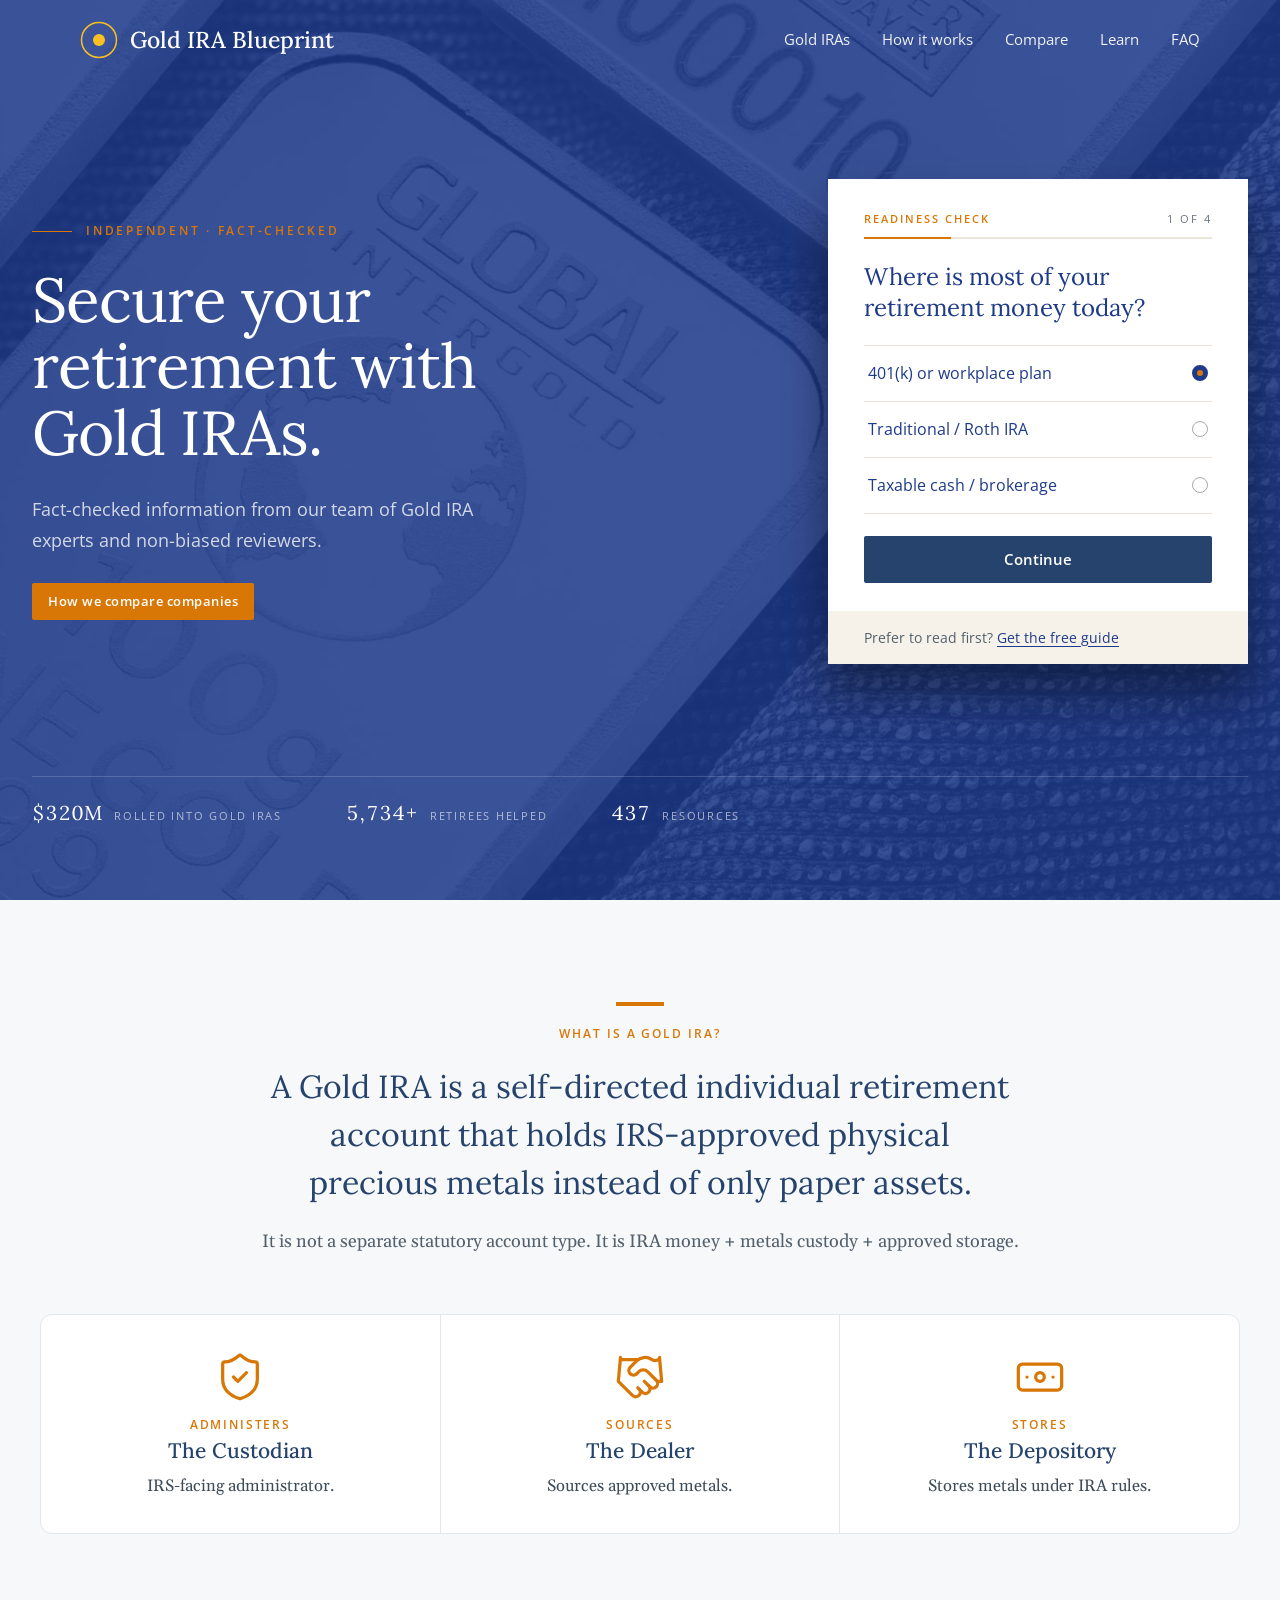
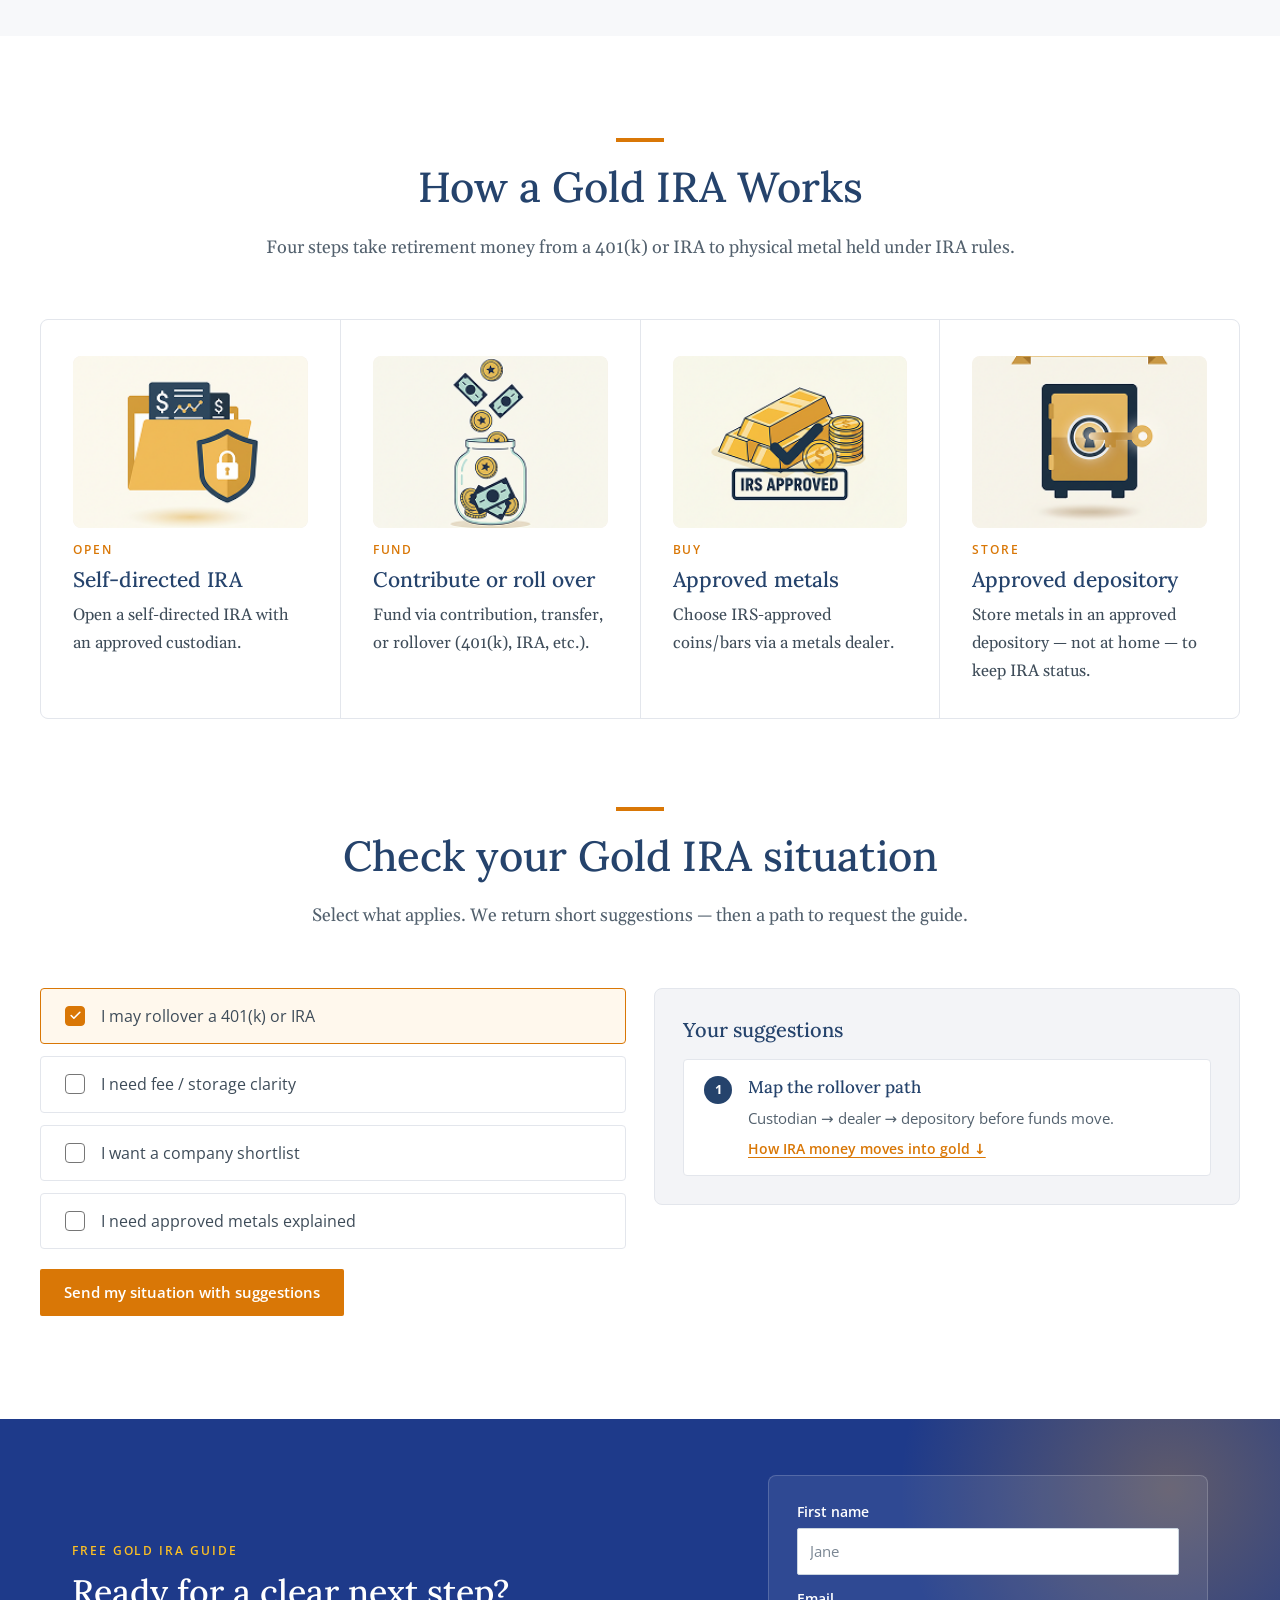
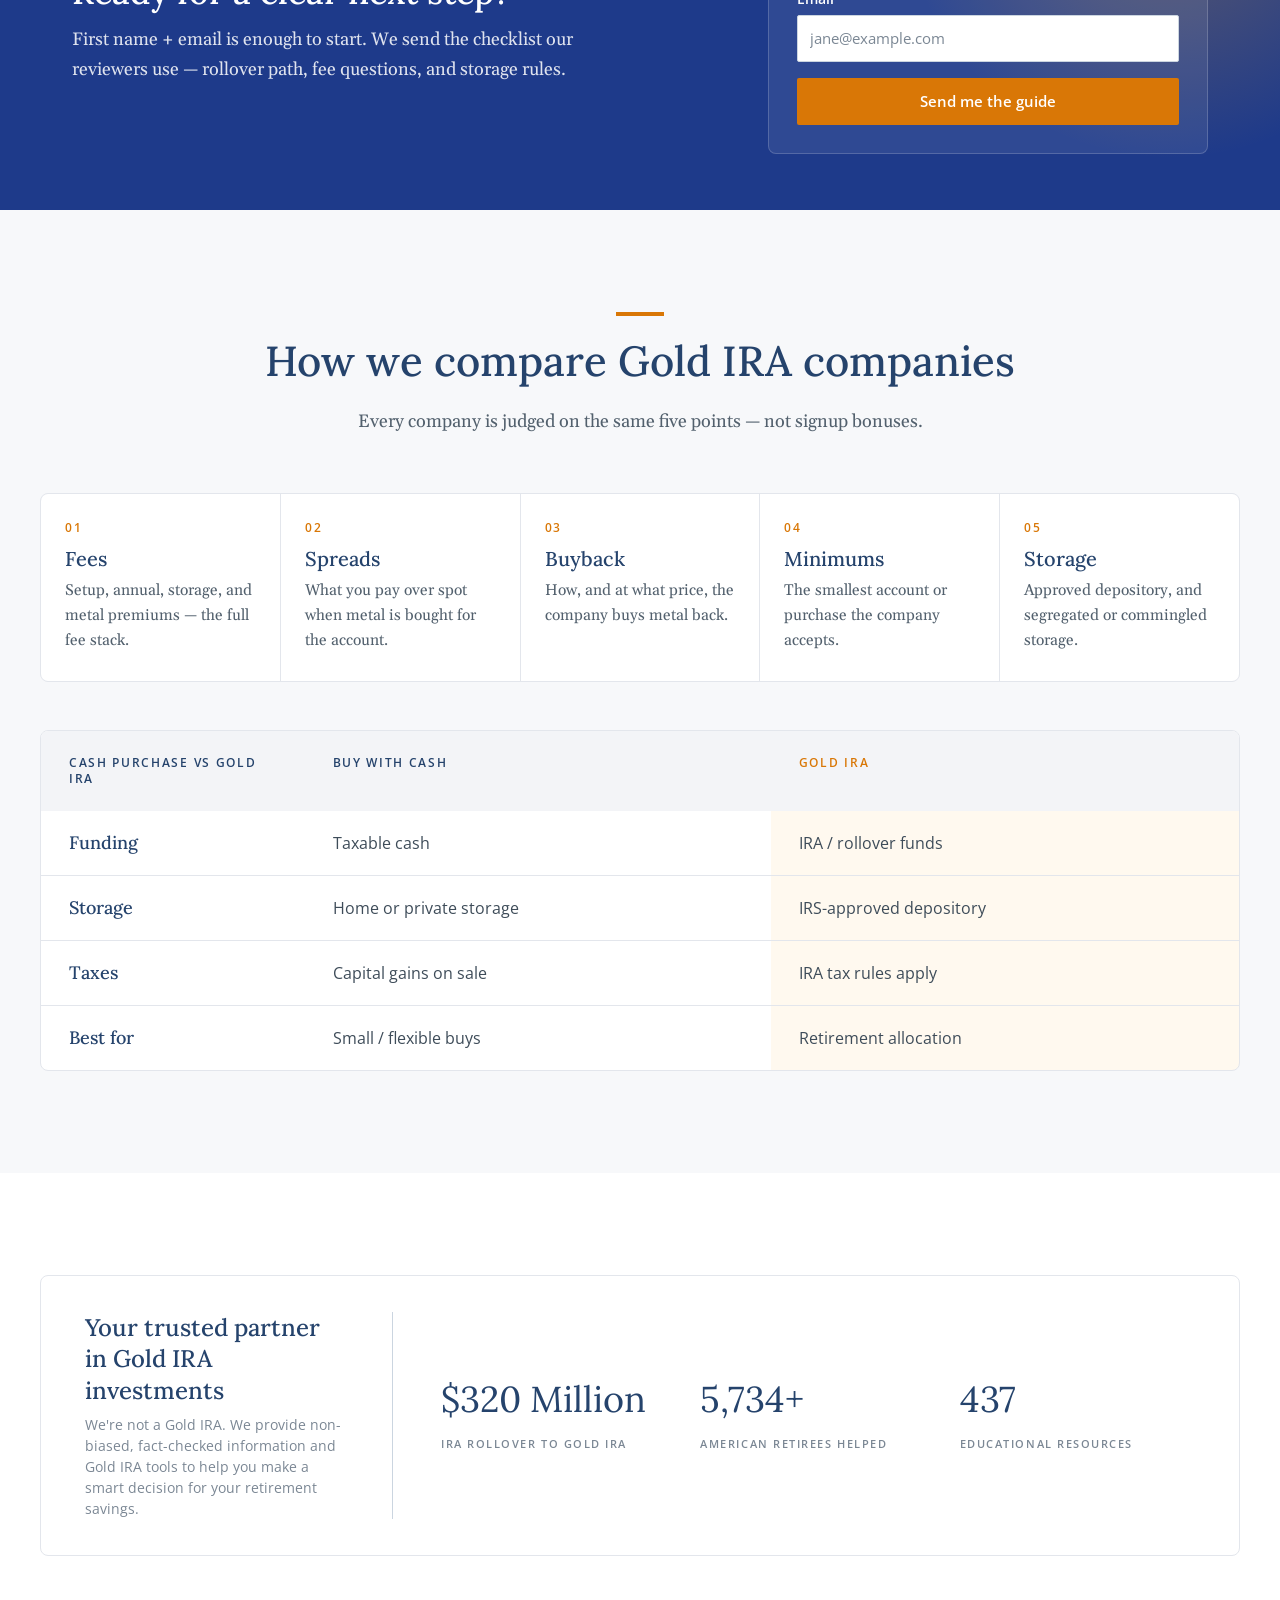
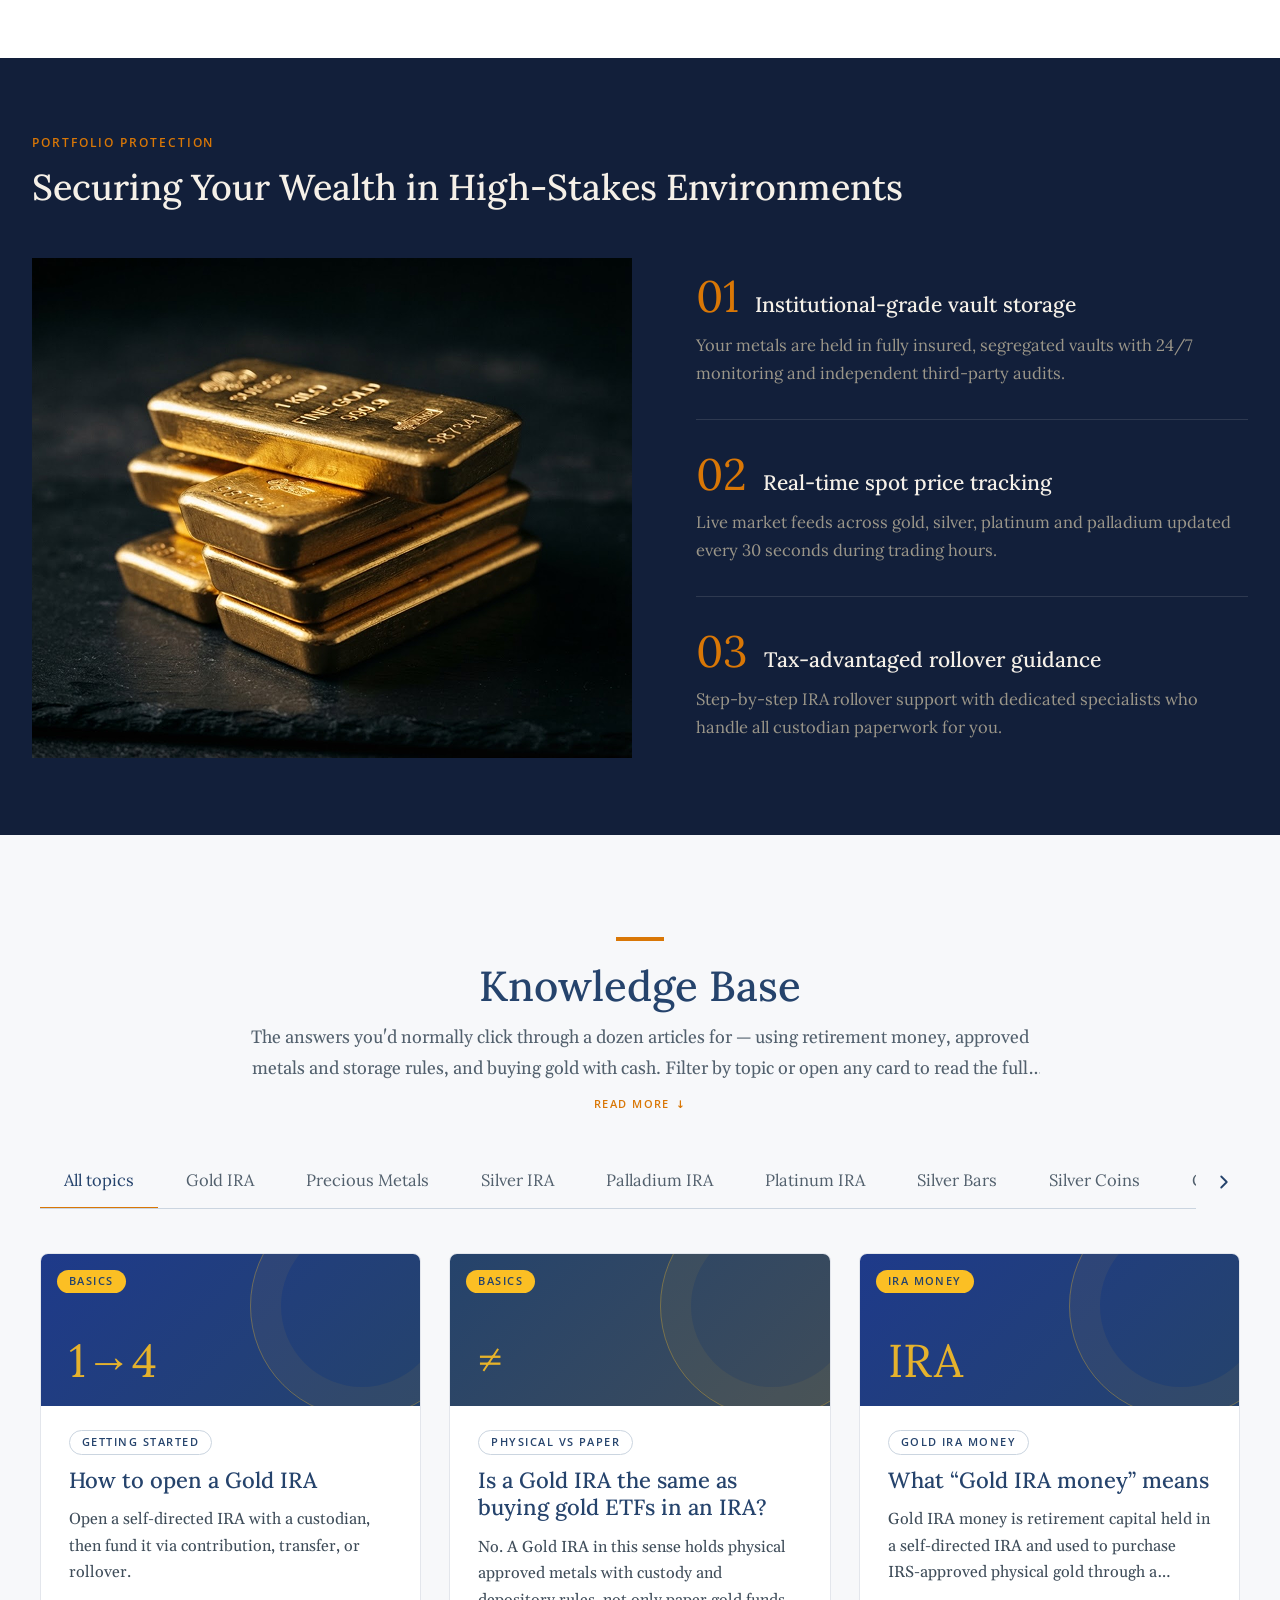
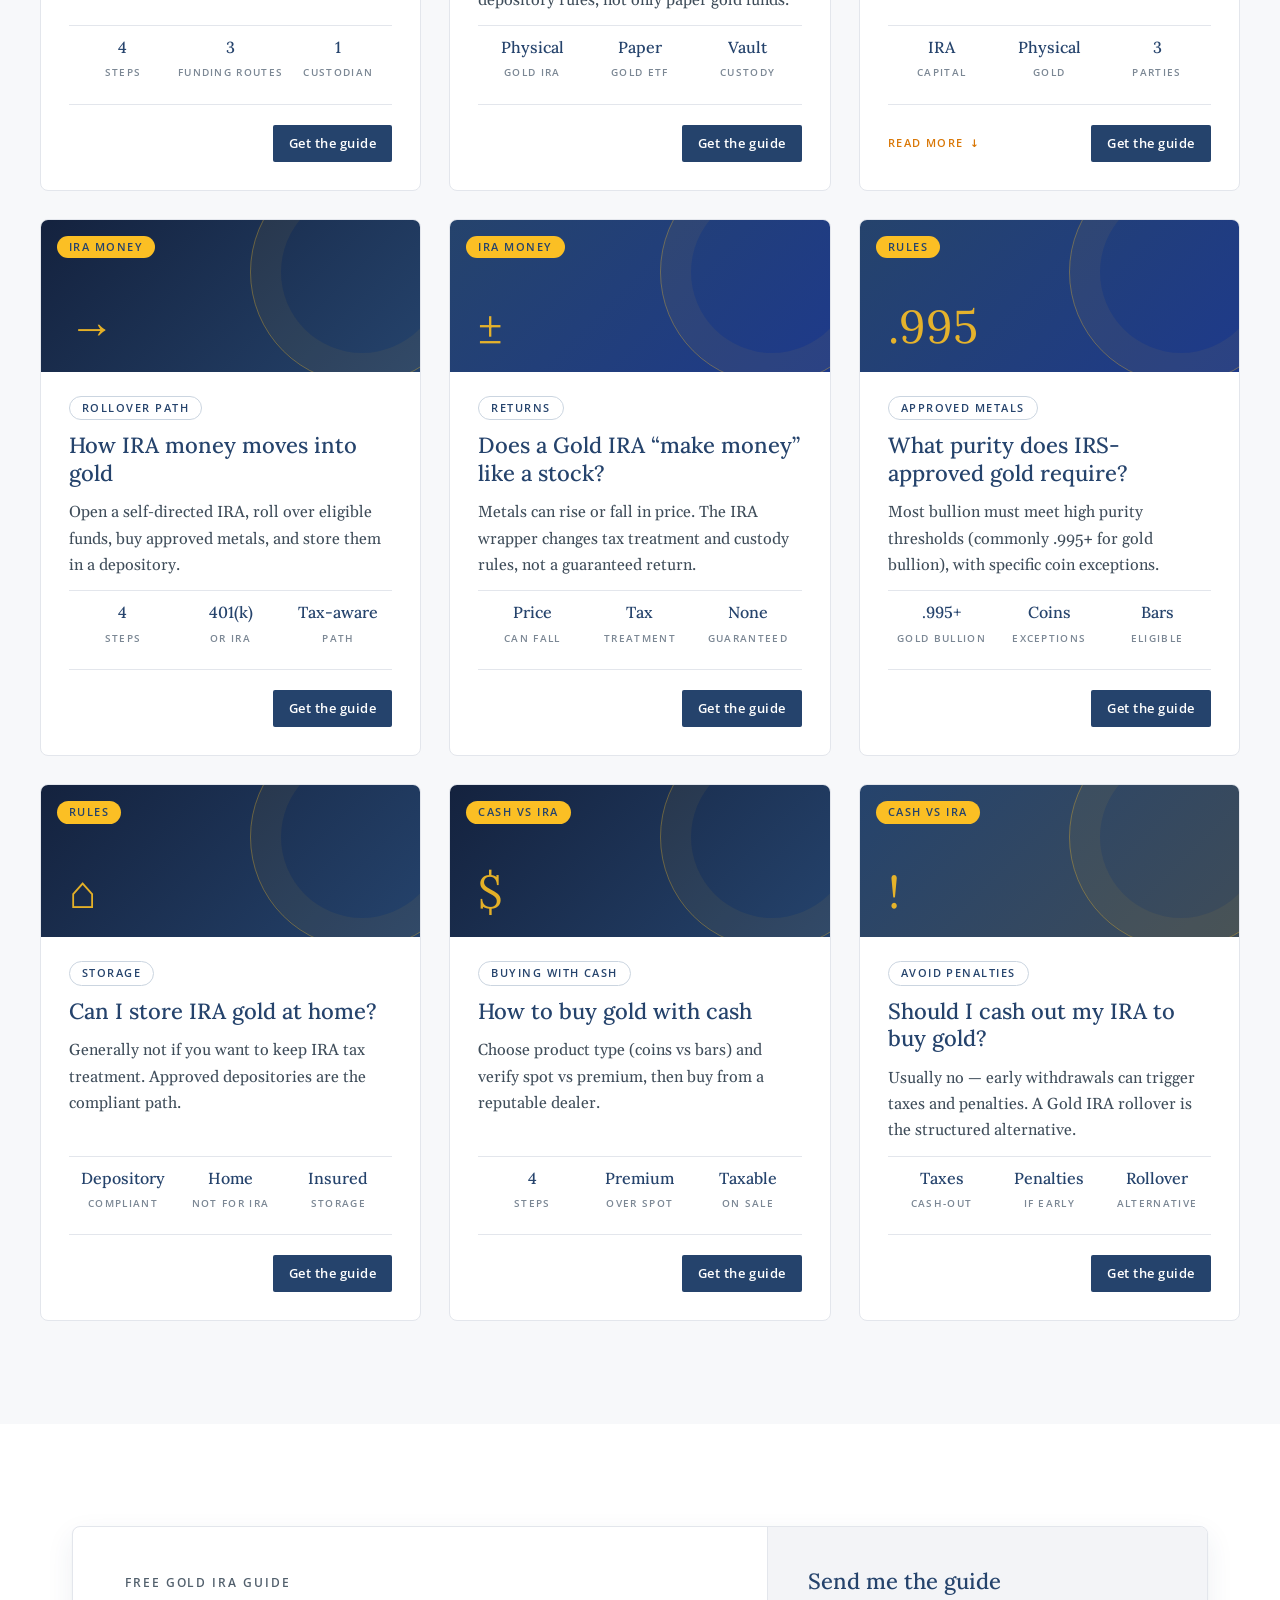
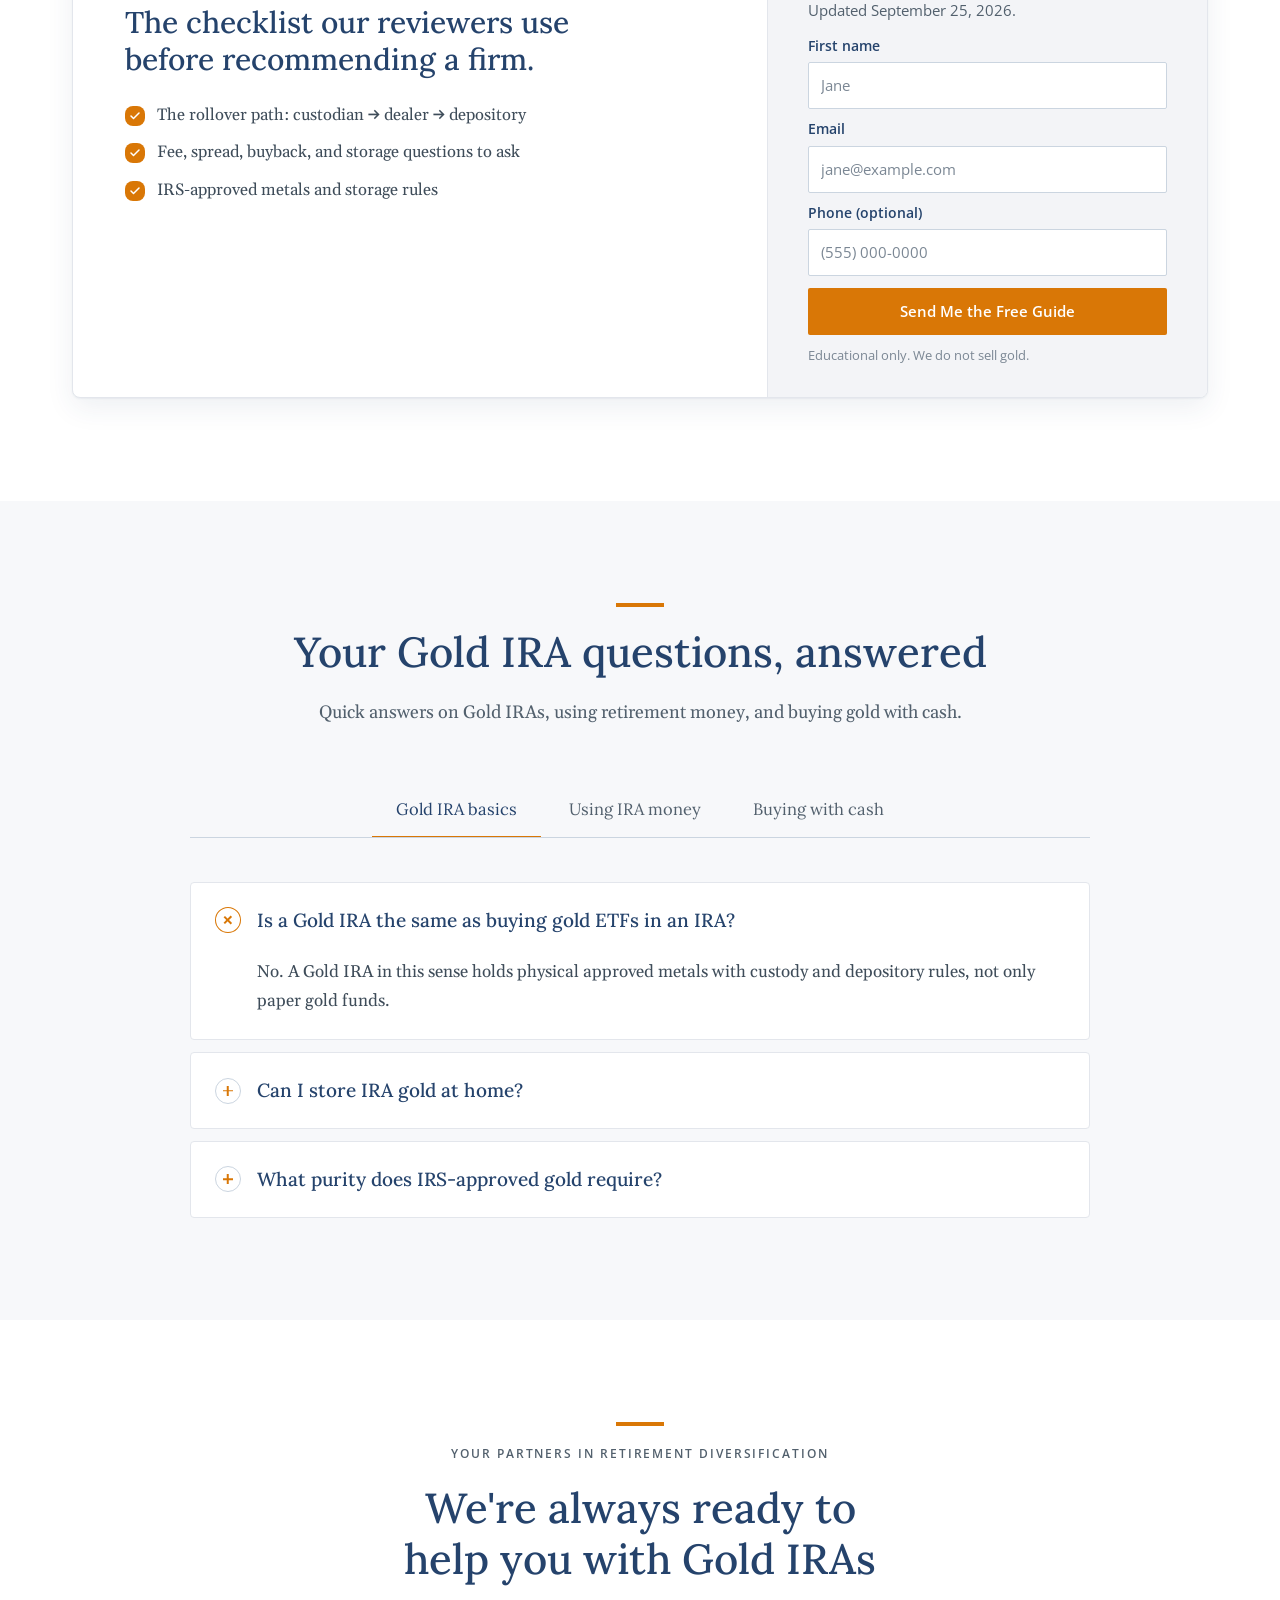
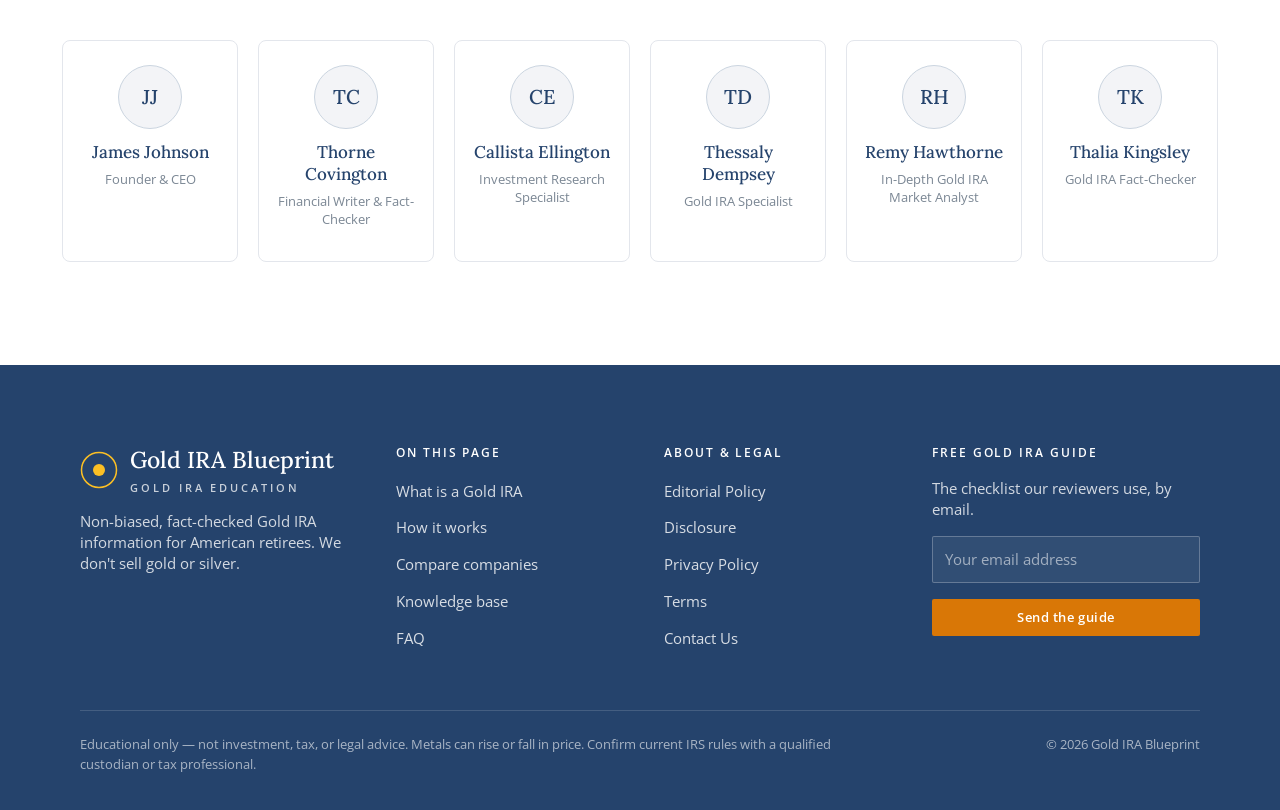
==== index.html @ 5214750e "init" ====
<!doctype html>
<html lang="en">
<head>
  <meta charset="utf-8">
  <meta name="viewport" content="width=device-width, initial-scale=1">
  <title>Gold IRA Blueprint — Fact-checked Gold IRA information for retirees</title>
  <meta name="description" content="Non-biased, fact-checked Gold IRA information for American retirees: how Gold IRAs work, how we compare companies, and a free checklist guide.">
  <meta name="theme-color" content="#1e3a8a">
  <meta property="og:type" content="website">
  <meta property="og:title" content="Gold IRA Blueprint">
  <meta property="og:description" content="Fact-checked Gold IRA information from our team of experts and non-biased reviewers.">
  <meta property="og:image" content="images/hero-gold-bars.jpg">
  <link rel="icon" href="data:image/svg+xml,%3Csvg xmlns='http://www.w3.org/2000/svg' viewBox='0 0 38 38'%3E%3Ccircle cx='19' cy='19' r='17' fill='%231e3a8a' stroke='%23fbbf24' stroke-width='2'/%3E%3Ccircle cx='19' cy='19' r='6' fill='%23fbbf24'/%3E%3C/svg%3E">

  <link rel="preconnect" href="https://fonts.googleapis.com">
  <link rel="preconnect" href="https://fonts.gstatic.com" crossorigin>
  <link href="https://fonts.googleapis.com/css2?family=Gelasio:wght@400&family=Lora:wght@400;500&family=Open+Sans:wght@400;600;700&display=swap" rel="stylesheet">
  <link rel="preload" as="image" href="images/hero-gold-bars.jpg" media="(min-width: 1025px)">
  <link rel="preload" as="image" href="images/hero-gold-bars-1024.jpg" media="(max-width: 1024px)">

  <link rel="stylesheet" href="css/styles.css">
</head>
<body>

  <!-- Icon sprite (Lucide icons, ISC license) -->
  <svg xmlns="http://www.w3.org/2000/svg" hidden>
    <symbol id="i-mark" viewBox="0 0 38 38"><circle cx="19" cy="19" r="17.5" fill="none" stroke="#fbbf24" stroke-width="1.5"/><circle cx="19" cy="19" r="6" fill="#fbbf24"/></symbol>
    <symbol id="i-shield" viewBox="0 0 24 24"><path d="M20 13c0 5-3.5 7.5-7.66 8.95a1 1 0 0 1-.67-.01C7.5 20.5 4 18 4 13V6a1 1 0 0 1 1-1c2 0 4.5-1.2 6.24-2.72a1.17 1.17 0 0 1 1.52 0C14.51 3.81 17 5 19 5a1 1 0 0 1 1 1z"/><path d="m9 12 2 2 4-4"/></symbol>
    <symbol id="i-handshake" viewBox="0 0 24 24"><path d="m11 17 2 2a1 1 0 1 0 3-3"/><path d="m14 14 2.5 2.5a1 1 0 1 0 3-3l-3.88-3.88a3 3 0 0 0-4.24 0l-.88.88a1 1 0 1 1-3-3l2.81-2.81a5.79 5.79 0 0 1 7.06-.87l.47.28a2 2 0 0 0 1.42.25L21 4"/><path d="m21 3 1 11h-2"/><path d="M3 3 2 14l6.5 6.5a1 1 0 1 0 3-3"/><path d="M3 4h8"/></symbol>
    <symbol id="i-banknote" viewBox="0 0 24 24"><rect width="20" height="12" x="2" y="6" rx="2"/><circle cx="12" cy="12" r="2"/><path d="M6 12h.01M18 12h.01"/></symbol>
    <symbol id="i-check" viewBox="0 0 24 24"><path d="M20 6 9 17l-5-5"/></symbol>
    <symbol id="i-chevron" viewBox="0 0 24 24"><path d="m9 18 6-6-6-6"/></symbol>
    <symbol id="i-menu" viewBox="0 0 24 24"><path d="M4 6h16M4 12h16M4 18h16"/></symbol>
    <symbol id="i-close" viewBox="0 0 24 24"><path d="M18 6 6 18M6 6l12 12"/></symbol>
  </svg>

  <a class="skip-link" href="#main">Skip to content</a>

  <!-- ===================== HEADER ===================== -->
  <header class="site-header" id="site-header">
    <div class="site-header__inner">
      <a class="brand" href="#top" aria-label="Gold IRA Blueprint — back to top">
        <svg class="brand__mark" aria-hidden="true"><use href="#i-mark"/></svg>
        <span class="brand__name">Gold IRA Blueprint</span>
      </a>
      <button class="nav-toggle" type="button" aria-expanded="false" aria-controls="site-nav" aria-label="Open menu">
        <svg class="icon" aria-hidden="true"><use href="#i-menu"/></svg>
      </button>
      <nav class="site-nav" id="site-nav" aria-label="On this page">
        <ul class="site-nav__list" role="list">
          <li><a href="#what-is">Gold IRAs</a></li>
          <li><a href="#how-it-works">How it works</a></li>
          <li><a href="#compare">Compare</a></li>
          <li><a href="#learn">Learn</a></li>
          <li><a href="#faq">FAQ</a></li>
        </ul>
      </nav>
    </div>
  </header>

  <main id="main">

    <!-- ===================== HERO + READINESS QUIZ ===================== -->
    <section class="hero" id="top" aria-labelledby="hero-title">
      <div class="container hero__container hero__main">
        <div class="hero__copy">
          <p class="hero__eyebrow">Independent · Fact-checked</p>
          <h1 class="hero__title" id="hero-title">Secure your retirement with Gold IRAs.</h1>
          <p class="hero__lede">Fact-checked information from our team of Gold IRA experts and non-biased reviewers.</p>
          <a class="btn btn--primary btn--sm" href="#compare">How we compare companies</a>
        </div>

        <div class="quiz" id="quiz">
          <form class="quiz__body" id="quiz-form" novalidate>
            <div class="quiz__meta"><strong>Readiness check</strong><span id="quiz-step">1 of 4</span></div>
            <div class="quiz__progress" aria-hidden="true"><span id="quiz-bar"></span></div>
            <fieldset>
              <legend><h2 class="quiz__question" id="quiz-question">Where is most of your retirement money today?</h2></legend>
              <div class="quiz__options" id="quiz-options">
                <!-- Rendered by JS; this is the no-JS fallback for step 1 -->
                <label class="quiz-option"><input type="radio" name="q" value="401k" checked><span>401(k) or workplace plan</span><span class="quiz-option__dot" aria-hidden="true"></span></label>
                <label class="quiz-option"><input type="radio" name="q" value="ira"><span>Traditional / Roth IRA</span><span class="quiz-option__dot" aria-hidden="true"></span></label>
                <label class="quiz-option"><input type="radio" name="q" value="cash"><span>Taxable cash / brokerage</span><span class="quiz-option__dot" aria-hidden="true"></span></label>
              </div>
            </fieldset>
            <div class="quiz__actions">
              <button class="quiz__back" type="button" id="quiz-back" hidden>Back</button>
              <button class="btn btn--navy" type="submit" id="quiz-next">Continue</button>
            </div>
          </form>

          <form class="quiz__body form-stack" id="quiz-lead" data-lead-form="quiz" novalidate hidden>
            <div class="quiz__meta"><strong>Almost done</strong><span>Your summary</span></div>
            <div class="quiz__progress quiz__progress--full" aria-hidden="true"><span></span></div>
            <h2 class="quiz__question" id="quiz-lead-title" tabindex="-1">Where should we send your readiness summary?</h2>
            <input type="hidden" name="quiz_answers">
            <div class="field">
              <label class="field__label" for="quiz-first">First name</label>
              <input class="field__input" id="quiz-first" name="first_name" type="text" autocomplete="given-name" placeholder="Jane" required>
            </div>
            <div class="field">
              <label class="field__label" for="quiz-email">Email</label>
              <input class="field__input" id="quiz-email" name="email" type="email" autocomplete="email" placeholder="jane@example.com" required>
            </div>
            <button class="btn btn--navy btn--block" type="submit">Send my summary</button>
          </form>
          <p class="form-success quiz__body" role="status" hidden>Thanks! Check your inbox for your readiness summary and the free guide.</p>

          <div class="quiz__foot" id="quiz-foot">Prefer to read first? <button type="button" id="quiz-skip">Get the free guide</button></div>
        </div>
      </div>

      <div class="container hero__container">
        <ul class="hero__stats" role="list">
          <li><strong>$320M</strong><span>rolled into Gold IRAs</span></li>
          <li><strong>5,734+</strong><span>retirees helped</span></li>
          <li><strong>437</strong><span>resources</span></li>
        </ul>
      </div>
    </section>

    <!-- ===================== WHAT IS A GOLD IRA ===================== -->
    <section class="section" id="what-is" aria-labelledby="what-is-title">
      <div class="container">
        <div class="section-head definition">
          <span class="section-head__rule" aria-hidden="true"></span>
          <h2 class="eyebrow" id="what-is-title">What Is a Gold IRA?</h2>
          <p class="definition__statement">A Gold IRA is a self-directed individual retirement account that holds IRS-approved physical precious metals instead of only paper assets.</p>
          <p class="section-lede">It is not a separate statutory account type. It is IRA money + metals custody + approved storage.</p>
        </div>

        <ul class="ruled-grid roles" role="list">
          <li class="role">
            <svg class="icon" aria-hidden="true"><use href="#i-shield"/></svg>
            <p class="kicker">Administers</p>
            <h3 class="card-title">The Custodian</h3>
            <p class="card-text">IRS-facing administrator.</p>
          </li>
          <li class="role">
            <svg class="icon" aria-hidden="true"><use href="#i-handshake"/></svg>
            <p class="kicker">Sources</p>
            <h3 class="card-title">The Dealer</h3>
            <p class="card-text">Sources approved metals.</p>
          </li>
          <li class="role">
            <svg class="icon" aria-hidden="true"><use href="#i-banknote"/></svg>
            <p class="kicker">Stores</p>
            <h3 class="card-title">The Depository</h3>
            <p class="card-text">Stores metals under IRA rules.</p>
          </li>
        </ul>
      </div>
    </section>

    <!-- ===================== HOW IT WORKS + SITUATION CHECK ===================== -->
    <section class="section section--white" id="how-it-works" aria-labelledby="how-title">
      <div class="container">
        <div class="section-head">
          <span class="section-head__rule" aria-hidden="true"></span>
          <h2 class="section-title" id="how-title">How a Gold IRA Works</h2>
          <p class="section-lede">Four steps take retirement money from a 401(k) or IRA to physical metal held under IRA rules.</p>
        </div>

        <ol class="ruled-grid steps" role="list">
          <li class="step">
            <div class="step__media"><img src="images/step-open.png" alt="" width="438" height="320" loading="lazy" decoding="async"></div>
            <p class="kicker">Open</p>
            <h3 class="card-title">Self-directed IRA</h3>
            <p class="card-text">Open a self-directed IRA with an approved custodian.</p>
          </li>
          <li class="step">
            <div class="step__media"><img src="images/step-fund.png" alt="" width="438" height="320" loading="lazy" decoding="async"></div>
            <p class="kicker">Fund</p>
            <h3 class="card-title">Contribute or roll over</h3>
            <p class="card-text">Fund via contribution, transfer, or rollover (401(k), IRA, etc.).</p>
          </li>
          <li class="step">
            <div class="step__media"><img src="images/step-buy.png" alt="" width="438" height="320" loading="lazy" decoding="async"></div>
            <p class="kicker">Buy</p>
            <h3 class="card-title">Approved metals</h3>
            <p class="card-text">Choose IRS-approved coins/bars via a metals dealer.</p>
          </li>
          <li class="step">
            <div class="step__media"><img src="images/step-store.png" alt="" width="438" height="320" loading="lazy" decoding="async"></div>
            <p class="kicker">Store</p>
            <h3 class="card-title">Approved depository</h3>
            <p class="card-text">Store metals in an approved depository — not at home — to keep IRA status.</p>
          </li>
        </ol>

        <div class="section-head situation-head" id="situation">
          <span class="section-head__rule" aria-hidden="true"></span>
          <h2 class="section-title">Check your Gold IRA situation</h2>
          <p class="section-lede">Select what applies. We return short suggestions — then a path to request the guide.</p>
        </div>

        <div class="situation">
          <form class="situation__form" id="situation-form">
            <fieldset>
              <legend class="visually-hidden">What applies to you?</legend>
              <label class="check"><input type="checkbox" name="situation" value="rollover" checked><span class="check__box"><svg class="icon" aria-hidden="true"><use href="#i-check"/></svg></span>I may rollover a 401(k) or IRA</label>
              <label class="check"><input type="checkbox" name="situation" value="fees"><span class="check__box"><svg class="icon" aria-hidden="true"><use href="#i-check"/></svg></span>I need fee / storage clarity</label>
              <label class="check"><input type="checkbox" name="situation" value="shortlist"><span class="check__box"><svg class="icon" aria-hidden="true"><use href="#i-check"/></svg></span>I want a company shortlist</label>
              <label class="check"><input type="checkbox" name="situation" value="metals"><span class="check__box"><svg class="icon" aria-hidden="true"><use href="#i-check"/></svg></span>I need approved metals explained</label>
            </fieldset>
            <button class="btn btn--primary" type="submit">Send my situation with suggestions</button>
          </form>

          <div class="suggestions" aria-labelledby="suggestions-title">
            <h3 class="suggestions__title" id="suggestions-title">Your suggestions</h3>
            <ol class="suggestions__list" id="suggestions-list" role="list" aria-live="polite">
              <li class="suggestion">
                <div class="suggestion__body">
                  <h4>Map the rollover path</h4>
                  <p>Custodian → dealer → depository before funds move.</p>
                  <a href="#kb-rollover">How IRA money moves into gold ↓</a>
                </div>
              </li>
            </ol>
            <p class="suggestions__empty" id="suggestions-empty" hidden>Select what applies to see suggestions.</p>
          </div>
        </div>
      </div>
    </section>

    <!-- ===================== READY FOR A CLEAR NEXT STEP ===================== -->
    <section class="next-step" aria-labelledby="next-step-title">
      <div class="container next-step__inner">
        <div class="next-step__copy">
          <p class="eyebrow">Free Gold IRA Guide</p>
          <h2 class="next-step__title" id="next-step-title">Ready for a clear next step?</h2>
          <p>First name + email is enough to start. We send the checklist our reviewers use — rollover path, fee questions, and storage rules.</p>
        </div>
        <div class="next-step__form">
          <form class="form-stack" data-lead-form="next-step" novalidate>
            <div class="field field--on-dark">
              <label class="field__label" for="ns-first">First name</label>
              <input class="field__input" id="ns-first" name="first_name" type="text" autocomplete="given-name" placeholder="Jane" required>
            </div>
            <div class="field field--on-dark">
              <label class="field__label" for="ns-email">Email</label>
              <input class="field__input" id="ns-email" name="email" type="email" autocomplete="email" placeholder="jane@example.com" required>
            </div>
            <button class="btn btn--primary btn--block" type="submit">Send me the guide</button>
          </form>
          <p class="form-success form-success--on-dark" role="status" hidden>Thanks! The checklist is on its way to your inbox.</p>
        </div>
      </div>
    </section>

    <!-- ===================== COMPARE ===================== -->
    <section class="section" id="compare" aria-labelledby="compare-title">
      <div class="container">
        <div class="section-head">
          <span class="section-head__rule" aria-hidden="true"></span>
          <h2 class="section-title" id="compare-title">How we compare Gold IRA companies</h2>
          <p class="section-lede">Every company is judged on the same five points — not signup bonuses.</p>
        </div>

        <ol class="ruled-grid criteria" role="list">
          <li class="criterion"><p class="kicker">01</p><h3 class="card-title">Fees</h3><p>Setup, annual, storage, and metal premiums — the full fee stack.</p></li>
          <li class="criterion"><p class="kicker">02</p><h3 class="card-title">Spreads</h3><p>What you pay over spot when metal is bought for the account.</p></li>
          <li class="criterion"><p class="kicker">03</p><h3 class="card-title">Buyback</h3><p>How, and at what price, the company buys metal back.</p></li>
          <li class="criterion"><p class="kicker">04</p><h3 class="card-title">Minimums</h3><p>The smallest account or purchase the company accepts.</p></li>
          <li class="criterion"><p class="kicker">05</p><h3 class="card-title">Storage</h3><p>Approved depository, and segregated or commingled storage.</p></li>
        </ol>

        <div class="table-wrap" role="region" aria-labelledby="compare-caption" tabindex="0">
          <table class="compare-table">
            <caption class="visually-hidden" id="compare-caption">Cash purchase vs Gold IRA</caption>
            <thead>
              <tr>
                <th scope="col">Cash purchase vs Gold IRA</th>
                <th scope="col">Buy with cash</th>
                <th scope="col" class="is-highlight">Gold IRA</th>
              </tr>
            </thead>
            <tbody>
              <tr><th scope="row">Funding</th><td>Taxable cash</td><td class="is-highlight">IRA / rollover funds</td></tr>
              <tr><th scope="row">Storage</th><td>Home or private storage</td><td class="is-highlight">IRS-approved depository</td></tr>
              <tr><th scope="row">Taxes</th><td>Capital gains on sale</td><td class="is-highlight">IRA tax rules apply</td></tr>
              <tr><th scope="row">Best for</th><td>Small / flexible buys</td><td class="is-highlight">Retirement allocation</td></tr>
            </tbody>
          </table>
        </div>
      </div>
    </section>

    <!-- ===================== WHY GOLD IRA BLUEPRINT ===================== -->
    <section class="section section--white" id="why" aria-labelledby="why-title">
      <div class="container">
        <div class="trust">
          <div class="trust__intro">
            <h2 id="why-title">Your trusted partner in Gold IRA investments</h2>
            <p>We're not a Gold IRA. We provide non-biased, fact-checked information and Gold IRA tools to help you make a smart decision for your retirement savings.</p>
          </div>
          <dl class="trust__stats">
            <div><dt>IRA rollover to Gold IRA</dt><dd>$320 Million</dd></div>
            <div><dt>American retirees helped</dt><dd>5,734+</dd></div>
            <div><dt>Educational resources</dt><dd>437</dd></div>
          </dl>
        </div>
      </div>
    </section>

    <!-- ===================== PORTFOLIO PROTECTION ===================== -->
    <section class="protection" aria-labelledby="protection-title">
      <div class="container protection__inner">
        <div class="protection__head">
          <p class="eyebrow">Portfolio protection</p>
          <h2 id="protection-title">Securing Your Wealth in High-Stakes Environments</h2>
        </div>
        <div class="protection__grid">
          <figure class="protection__media">
            <img src="images/portfolio-gold-bars.png" alt="Stacked gold bars on a dark surface" width="600" height="500" loading="lazy" decoding="async">
          </figure>
          <ol class="protection__list" role="list">
            <li class="protection__item">
              <h3><span class="protection__num" aria-hidden="true">01</span>Institutional-grade vault storage</h3>
              <p>Your metals are held in fully insured, segregated vaults with 24/7 monitoring and independent third-party audits.</p>
            </li>
            <li class="protection__item">
              <h3><span class="protection__num" aria-hidden="true">02</span>Real-time spot price tracking</h3>
              <p>Live market feeds across gold, silver, platinum and palladium updated every 30 seconds during trading hours.</p>
            </li>
            <li class="protection__item">
              <h3><span class="protection__num" aria-hidden="true">03</span>Tax-advantaged rollover guidance</h3>
              <p>Step-by-step IRA rollover support with dedicated specialists who handle all custodian paperwork for you.</p>
            </li>
          </ol>
        </div>
      </div>
    </section>

    <!-- ===================== KNOWLEDGE BASE ===================== -->
    <section class="section" id="learn" aria-labelledby="learn-title">
      <div class="container">
        <div class="section-head kb-head">
          <span class="section-head__rule" aria-hidden="true"></span>
          <h2 class="section-title" id="learn-title">Knowledge Base</h2>
          <p class="section-lede clamp" id="kb-intro">The answers you'd normally click through a dozen articles for — using retirement money, approved metals and storage rules, and buying gold with cash. Filter by topic or open any card to read the full answer.</p>
          <button class="read-more" type="button" data-readmore="kb-intro" aria-controls="kb-intro" aria-expanded="false"><span>Read more</span><span aria-hidden="true">↓</span></button>
        </div>

        <div class="kb-tabs-wrap">
          <button class="tabs-scroll tabs-scroll--prev" type="button" id="kb-tabs-prev" aria-label="Scroll topics left" hidden>
            <svg class="icon" aria-hidden="true"><use href="#i-chevron"/></svg>
          </button>
          <div class="tabs" role="tablist" aria-label="Filter guide topics" id="kb-tabs">
            <button class="tab" role="tab" type="button" aria-selected="true" aria-controls="kb-grid" data-filter="all">All topics</button>
            <button class="tab" role="tab" type="button" aria-selected="false" aria-controls="kb-grid" data-filter="gold-ira" tabindex="-1">Gold IRA</button>
            <button class="tab" role="tab" type="button" aria-selected="false" aria-controls="kb-grid" data-filter="precious-metals" tabindex="-1">Precious Metals</button>
            <button class="tab" role="tab" type="button" aria-selected="false" aria-controls="kb-grid" data-filter="silver-ira" tabindex="-1">Silver IRA</button>
            <button class="tab" role="tab" type="button" aria-selected="false" aria-controls="kb-grid" data-filter="palladium-ira" tabindex="-1">Palladium IRA</button>
            <button class="tab" role="tab" type="button" aria-selected="false" aria-controls="kb-grid" data-filter="platinum-ira" tabindex="-1">Platinum IRA</button>
            <button class="tab" role="tab" type="button" aria-selected="false" aria-controls="kb-grid" data-filter="silver-bars" tabindex="-1">Silver Bars</button>
            <button class="tab" role="tab" type="button" aria-selected="false" aria-controls="kb-grid" data-filter="silver-coins" tabindex="-1">Silver Coins</button>
            <button class="tab" role="tab" type="button" aria-selected="false" aria-controls="kb-grid" data-filter="gold-coins" tabindex="-1">Gold Coins</button>
          </div>
          <button class="tabs-scroll" type="button" id="kb-tabs-next" aria-label="Scroll topics right">
            <svg class="icon" aria-hidden="true"><use href="#i-chevron"/></svg>
          </button>
        </div>

        <div role="tabpanel" id="kb-grid" aria-live="polite">
          <div class="kb-grid">
            <article class="kb-card" data-topics="gold-ira">
              <div class="kb-card__media kb-card__media--a"><span class="pill pill--gold">Basics</span><span class="kb-card__glyph" aria-hidden="true">1→4</span></div>
              <div class="kb-card__body">
                <span class="pill pill--outline">Getting started</span>
                <h3>How to open a Gold IRA</h3>
                <p class="clamp" id="kb-1">Open a self-directed IRA with a custodian, then fund it via contribution, transfer, or rollover.</p>
                <dl class="kb-facts"><div><dt>Steps</dt><dd>4</dd></div><div><dt>Funding routes</dt><dd>3</dd></div><div><dt>Custodian</dt><dd>1</dd></div></dl>
                <div class="kb-card__actions">
                  <button class="read-more" type="button" data-readmore="kb-1" aria-controls="kb-1" aria-expanded="false"><span>Read more</span><span aria-hidden="true">↓</span></button>
                  <a class="btn btn--navy btn--sm" href="#guide">Get the guide</a>
                </div>
              </div>
            </article>

            <article class="kb-card" data-topics="gold-ira">
              <div class="kb-card__media kb-card__media--b"><span class="pill pill--gold">Basics</span><span class="kb-card__glyph" aria-hidden="true">≠</span></div>
              <div class="kb-card__body">
                <span class="pill pill--outline">Physical vs paper</span>
                <h3>Is a Gold IRA the same as buying gold ETFs in an IRA?</h3>
                <p class="clamp" id="kb-2">No. A Gold IRA in this sense holds physical approved metals with custody and depository rules, not only paper gold funds.</p>
                <dl class="kb-facts"><div><dt>Gold IRA</dt><dd>Physical</dd></div><div><dt>Gold ETF</dt><dd>Paper</dd></div><div><dt>Custody</dt><dd>Vault</dd></div></dl>
                <div class="kb-card__actions">
                  <button class="read-more" type="button" data-readmore="kb-2" aria-controls="kb-2" aria-expanded="false"><span>Read more</span><span aria-hidden="true">↓</span></button>
                  <a class="btn btn--navy btn--sm" href="#guide">Get the guide</a>
                </div>
              </div>
            </article>

            <article class="kb-card" data-topics="gold-ira">
              <div class="kb-card__media kb-card__media--a"><span class="pill pill--gold">IRA money</span><span class="kb-card__glyph" aria-hidden="true">IRA</span></div>
              <div class="kb-card__body">
                <span class="pill pill--outline">Gold IRA money</span>
                <h3>What “Gold IRA money” means</h3>
                <p class="clamp" id="kb-3">Gold IRA money is retirement capital held in a self-directed IRA and used to purchase IRS-approved physical gold through a custodian, dealer, and depository.</p>
                <dl class="kb-facts"><div><dt>Capital</dt><dd>IRA</dd></div><div><dt>Gold</dt><dd>Physical</dd></div><div><dt>Parties</dt><dd>3</dd></div></dl>
                <div class="kb-card__actions">
                  <button class="read-more" type="button" data-readmore="kb-3" aria-controls="kb-3" aria-expanded="false"><span>Read more</span><span aria-hidden="true">↓</span></button>
                  <a class="btn btn--navy btn--sm" href="#guide">Get the guide</a>
                </div>
              </div>
            </article>

            <article class="kb-card" id="kb-rollover" data-topics="gold-ira">
              <div class="kb-card__media kb-card__media--c"><span class="pill pill--gold">IRA money</span><span class="kb-card__glyph" aria-hidden="true">→</span></div>
              <div class="kb-card__body">
                <span class="pill pill--outline">Rollover path</span>
                <h3>How IRA money moves into gold</h3>
                <p class="clamp" id="kb-4">Open a self-directed IRA, roll over eligible funds, buy approved metals, and store them in a depository.</p>
                <dl class="kb-facts"><div><dt>Steps</dt><dd>4</dd></div><div><dt>Or IRA</dt><dd>401(k)</dd></div><div><dt>Path</dt><dd>Tax-aware</dd></div></dl>
                <div class="kb-card__actions">
                  <button class="read-more" type="button" data-readmore="kb-4" aria-controls="kb-4" aria-expanded="false"><span>Read more</span><span aria-hidden="true">↓</span></button>
                  <a class="btn btn--navy btn--sm" href="#guide">Get the guide</a>
                </div>
              </div>
            </article>

            <article class="kb-card" data-topics="gold-ira">
              <div class="kb-card__media kb-card__media--d"><span class="pill pill--gold">IRA money</span><span class="kb-card__glyph" aria-hidden="true">±</span></div>
              <div class="kb-card__body">
                <span class="pill pill--outline">Returns</span>
                <h3>Does a Gold IRA “make money” like a stock?</h3>
                <p class="clamp" id="kb-5">Metals can rise or fall in price. The IRA wrapper changes tax treatment and custody rules, not a guaranteed return.</p>
                <dl class="kb-facts"><div><dt>Can fall</dt><dd>Price</dd></div><div><dt>Treatment</dt><dd>Tax</dd></div><div><dt>Guaranteed</dt><dd>None</dd></div></dl>
                <div class="kb-card__actions">
                  <button class="read-more" type="button" data-readmore="kb-5" aria-controls="kb-5" aria-expanded="false"><span>Read more</span><span aria-hidden="true">↓</span></button>
                  <a class="btn btn--navy btn--sm" href="#guide">Get the guide</a>
                </div>
              </div>
            </article>

            <article class="kb-card" id="kb-purity" data-topics="gold-ira precious-metals gold-coins">
              <div class="kb-card__media kb-card__media--d"><span class="pill pill--gold">Rules</span><span class="kb-card__glyph" aria-hidden="true">.995</span></div>
              <div class="kb-card__body">
                <span class="pill pill--outline">Approved metals</span>
                <h3>What purity does IRS-approved gold require?</h3>
                <p class="clamp" id="kb-6">Most bullion must meet high purity thresholds (commonly .995+ for gold bullion), with specific coin exceptions.</p>
                <dl class="kb-facts"><div><dt>Gold bullion</dt><dd>.995+</dd></div><div><dt>Exceptions</dt><dd>Coins</dd></div><div><dt>Eligible</dt><dd>Bars</dd></div></dl>
                <div class="kb-card__actions">
                  <button class="read-more" type="button" data-readmore="kb-6" aria-controls="kb-6" aria-expanded="false"><span>Read more</span><span aria-hidden="true">↓</span></button>
                  <a class="btn btn--navy btn--sm" href="#guide">Get the guide</a>
                </div>
              </div>
            </article>

            <article class="kb-card" data-topics="gold-ira">
              <div class="kb-card__media kb-card__media--c"><span class="pill pill--gold">Rules</span><span class="kb-card__glyph" aria-hidden="true">⌂</span></div>
              <div class="kb-card__body">
                <span class="pill pill--outline">Storage</span>
                <h3>Can I store IRA gold at home?</h3>
                <p class="clamp" id="kb-7">Generally not if you want to keep IRA tax treatment. Approved depositories are the compliant path.</p>
                <dl class="kb-facts"><div><dt>Compliant</dt><dd>Depository</dd></div><div><dt>Not for IRA</dt><dd>Home</dd></div><div><dt>Storage</dt><dd>Insured</dd></div></dl>
                <div class="kb-card__actions">
                  <button class="read-more" type="button" data-readmore="kb-7" aria-controls="kb-7" aria-expanded="false"><span>Read more</span><span aria-hidden="true">↓</span></button>
                  <a class="btn btn--navy btn--sm" href="#guide">Get the guide</a>
                </div>
              </div>
            </article>

            <article class="kb-card" data-topics="gold-ira precious-metals gold-coins">
              <div class="kb-card__media kb-card__media--c"><span class="pill pill--gold">Cash vs IRA</span><span class="kb-card__glyph" aria-hidden="true">$</span></div>
              <div class="kb-card__body">
                <span class="pill pill--outline">Buying with cash</span>
                <h3>How to buy gold with cash</h3>
                <p class="clamp" id="kb-8">Choose product type (coins vs bars) and verify spot vs premium, then buy from a reputable dealer.</p>
                <dl class="kb-facts"><div><dt>Steps</dt><dd>4</dd></div><div><dt>Over spot</dt><dd>Premium</dd></div><div><dt>On sale</dt><dd>Taxable</dd></div></dl>
                <div class="kb-card__actions">
                  <button class="read-more" type="button" data-readmore="kb-8" aria-controls="kb-8" aria-expanded="false"><span>Read more</span><span aria-hidden="true">↓</span></button>
                  <a class="btn btn--navy btn--sm" href="#guide">Get the guide</a>
                </div>
              </div>
            </article>

            <article class="kb-card" data-topics="gold-ira">
              <div class="kb-card__media kb-card__media--b"><span class="pill pill--gold">Cash vs IRA</span><span class="kb-card__glyph" aria-hidden="true">!</span></div>
              <div class="kb-card__body">
                <span class="pill pill--outline">Avoid penalties</span>
                <h3>Should I cash out my IRA to buy gold?</h3>
                <p class="clamp" id="kb-9">Usually no — early withdrawals can trigger taxes and penalties. A Gold IRA rollover is the structured alternative.</p>
                <dl class="kb-facts"><div><dt>Cash-out</dt><dd>Taxes</dd></div><div><dt>If early</dt><dd>Penalties</dd></div><div><dt>Alternative</dt><dd>Rollover</dd></div></dl>
                <div class="kb-card__actions">
                  <button class="read-more" type="button" data-readmore="kb-9" aria-controls="kb-9" aria-expanded="false"><span>Read more</span><span aria-hidden="true">↓</span></button>
                  <a class="btn btn--navy btn--sm" href="#guide">Get the guide</a>
                </div>
              </div>
            </article>
          </div>
          <p class="kb-empty" id="kb-empty" hidden>No articles in this topic yet. Check back soon, or <a href="#guide">get the free guide</a>.</p>
        </div>
      </div>
    </section>

    <!-- ===================== FREE GOLD IRA GUIDE ===================== -->
    <section class="section section--white" id="guide" aria-labelledby="guide-title">
      <div class="container">
        <div class="guide">
          <div class="guide__pitch">
            <p class="eyebrow eyebrow--muted">Free Gold IRA Guide</p>
            <h2 id="guide-title">The checklist our reviewers use before recommending a firm.</h2>
            <ul class="checklist" role="list">
              <li><svg class="icon" aria-hidden="true"><use href="#i-check"/></svg>The rollover path: custodian → dealer → depository</li>
              <li><svg class="icon" aria-hidden="true"><use href="#i-check"/></svg>Fee, spread, buyback, and storage questions to ask</li>
              <li><svg class="icon" aria-hidden="true"><use href="#i-check"/></svg>IRS-approved metals and storage rules</li>
            </ul>
          </div>
          <div class="guide__panel">
            <h3>Send me the guide</h3>
            <p class="guide__updated">Updated <time datetime="2026-09-25">September 25, 2026</time>.</p>
            <form class="form-stack" id="guide-form" data-lead-form="guide" novalidate>
              <input type="hidden" name="situation">
              <div class="field">
                <label class="field__label" for="g-first">First name</label>
                <input class="field__input" id="g-first" name="first_name" type="text" autocomplete="given-name" placeholder="Jane" required>
              </div>
              <div class="field">
                <label class="field__label" for="g-email">Email</label>
                <input class="field__input" id="g-email" name="email" type="email" autocomplete="email" placeholder="jane@example.com" required>
              </div>
              <div class="field">
                <label class="field__label" for="g-phone">Phone (optional)</label>
                <input class="field__input" id="g-phone" name="phone" type="tel" autocomplete="tel" inputmode="tel" placeholder="(555) 000-0000">
              </div>
              <button class="btn btn--primary btn--block" type="submit">Send Me the Free Guide</button>
              <p class="form-note">Educational only. We do not sell gold.</p>
            </form>
            <p class="form-success" role="status" hidden>Thanks! Check your inbox — the guide is on its way.</p>
          </div>
        </div>
      </div>
    </section>

    <!-- ===================== FAQ ===================== -->
    <section class="section" id="faq" aria-labelledby="faq-title">
      <div class="container">
        <div class="section-head">
          <span class="section-head__rule" aria-hidden="true"></span>
          <h2 class="section-title" id="faq-title">Your Gold IRA questions, answered</h2>
          <p class="section-lede">Quick answers on Gold IRAs, using retirement money, and buying gold with cash.</p>
        </div>

        <div class="faq">
          <div class="tabs" role="tablist" aria-label="FAQ topics" id="faq-tabs">
            <button class="tab" role="tab" type="button" id="faq-tab-1" aria-selected="true" aria-controls="faq-panel-1">Gold IRA basics</button>
            <button class="tab" role="tab" type="button" id="faq-tab-2" aria-selected="false" aria-controls="faq-panel-2" tabindex="-1">Using IRA money</button>
            <button class="tab" role="tab" type="button" id="faq-tab-3" aria-selected="false" aria-controls="faq-panel-3" tabindex="-1">Buying with cash</button>
          </div>

          <div class="faq__panel" role="tabpanel" id="faq-panel-1" aria-labelledby="faq-tab-1">
            <details class="faq-item" name="faq-basics" open>
              <summary><span class="faq-item__toggle" aria-hidden="true"></span><h3 class="faq-item__q">Is a Gold IRA the same as buying gold ETFs in an IRA?</h3></summary>
              <p class="faq-item__a">No. A Gold IRA in this sense holds physical approved metals with custody and depository rules, not only paper gold funds.</p>
            </details>
            <details class="faq-item" name="faq-basics">
              <summary><span class="faq-item__toggle" aria-hidden="true"></span><h3 class="faq-item__q">Can I store IRA gold at home?</h3></summary>
              <p class="faq-item__a">Generally not if you want to keep IRA tax treatment. Approved depositories are the compliant path.</p>
            </details>
            <details class="faq-item" name="faq-basics">
              <summary><span class="faq-item__toggle" aria-hidden="true"></span><h3 class="faq-item__q">What purity does IRS-approved gold require?</h3></summary>
              <p class="faq-item__a">Most bullion must meet high purity thresholds (commonly .995+ for gold bullion), with specific coin exceptions.</p>
            </details>
          </div>

          <div class="faq__panel" role="tabpanel" id="faq-panel-2" aria-labelledby="faq-tab-2" hidden>
            <details class="faq-item" name="faq-ira">
              <summary><span class="faq-item__toggle" aria-hidden="true"></span><h3 class="faq-item__q">What does “Gold IRA money” mean?</h3></summary>
              <p class="faq-item__a">Gold IRA money is retirement capital held in a self-directed IRA and used to purchase IRS-approved physical gold through a custodian, dealer, and depository.</p>
            </details>
            <details class="faq-item" name="faq-ira">
              <summary><span class="faq-item__toggle" aria-hidden="true"></span><h3 class="faq-item__q">How does IRA money move into gold?</h3></summary>
              <p class="faq-item__a">Open a self-directed IRA, roll over eligible funds, buy approved metals, and store them in a depository.</p>
            </details>
            <details class="faq-item" name="faq-ira">
              <summary><span class="faq-item__toggle" aria-hidden="true"></span><h3 class="faq-item__q">Should I cash out my IRA to buy gold?</h3></summary>
              <p class="faq-item__a">Usually no — early withdrawals can trigger taxes and penalties. A Gold IRA rollover is the structured alternative.</p>
            </details>
          </div>

          <div class="faq__panel" role="tabpanel" id="faq-panel-3" aria-labelledby="faq-tab-3" hidden>
            <details class="faq-item" name="faq-cash">
              <summary><span class="faq-item__toggle" aria-hidden="true"></span><h3 class="faq-item__q">How do I buy gold with cash?</h3></summary>
              <p class="faq-item__a">Choose product type (coins vs bars) and verify spot vs premium, then buy from a reputable dealer.</p>
            </details>
            <details class="faq-item" name="faq-cash">
              <summary><span class="faq-item__toggle" aria-hidden="true"></span><h3 class="faq-item__q">How is a cash purchase different from a Gold IRA?</h3></summary>
              <p class="faq-item__a">A cash purchase uses taxable money, can be stored at home or privately, and gains are taxed on sale. A Gold IRA uses IRA or rollover funds, must be held in an IRS-approved depository, and follows IRA tax rules.</p>
            </details>
            <details class="faq-item" name="faq-cash">
              <summary><span class="faq-item__toggle" aria-hidden="true"></span><h3 class="faq-item__q">Does gold “make money” like a stock?</h3></summary>
              <p class="faq-item__a">Metals can rise or fall in price. The IRA wrapper changes tax treatment and custody rules, not a guaranteed return.</p>
            </details>
          </div>
        </div>
      </div>
    </section>

    <!-- ===================== TEAM ===================== -->
    <section class="section section--white" id="team" aria-labelledby="team-title">
      <div class="container">
        <div class="section-head">
          <span class="section-head__rule" aria-hidden="true"></span>
          <p class="eyebrow eyebrow--muted">Your partners in retirement diversification</p>
          <h2 class="section-title" id="team-title">We're always ready to help you with Gold IRAs</h2>
        </div>
        <ul class="team" role="list">
          <li class="member"><span class="member__avatar" aria-hidden="true">JJ</span><h3>James Johnson</h3><p>Founder &amp; CEO</p></li>
          <li class="member"><span class="member__avatar" aria-hidden="true">TC</span><h3>Thorne Covington</h3><p>Financial Writer &amp; Fact-Checker</p></li>
          <li class="member"><span class="member__avatar" aria-hidden="true">CE</span><h3>Callista Ellington</h3><p>Investment Research Specialist</p></li>
          <li class="member"><span class="member__avatar" aria-hidden="true">TD</span><h3>Thessaly Dempsey</h3><p>Gold IRA Specialist</p></li>
          <li class="member"><span class="member__avatar" aria-hidden="true">RH</span><h3>Remy Hawthorne</h3><p>In-Depth Gold IRA Market Analyst</p></li>
          <li class="member"><span class="member__avatar" aria-hidden="true">TK</span><h3>Thalia Kingsley</h3><p>Gold IRA Fact-Checker</p></li>
        </ul>
      </div>
    </section>
  </main>

  <!-- ===================== FOOTER ===================== -->
  <footer class="site-footer">
    <div class="site-footer__inner">
      <div class="footer-cols">
        <div class="footer-col">
          <a class="brand" href="#top" aria-label="Gold IRA Blueprint — back to top">
            <svg class="brand__mark" aria-hidden="true"><use href="#i-mark"/></svg>
            <span class="brand__text"><span class="brand__name">Gold IRA Blueprint</span><span class="brand__tag">Gold IRA education</span></span>
          </a>
          <p>Non-biased, fact-checked Gold IRA information for American retirees. We don't sell gold or silver.</p>
        </div>

        <nav class="footer-col" aria-labelledby="footer-page">
          <h2 id="footer-page">On this page</h2>
          <ul class="footer-links" role="list">
            <li><a href="#what-is">What is a Gold IRA</a></li>
            <li><a href="#how-it-works">How it works</a></li>
            <li><a href="#compare">Compare companies</a></li>
            <li><a href="#learn">Knowledge base</a></li>
            <li><a href="#faq">FAQ</a></li>
          </ul>
        </nav>

        <div class="footer-col">
          <h2 id="footer-legal">About &amp; legal</h2>
          <ul class="footer-links" role="list" aria-labelledby="footer-legal">
            <li><button type="button" data-policy="Editorial Policy">Editorial Policy</button></li>
            <li><button type="button" data-policy="Disclosure">Disclosure</button></li>
            <li><button type="button" data-policy="Privacy Policy">Privacy Policy</button></li>
            <li><button type="button" data-policy="Terms">Terms</button></li>
            <li><button type="button" data-policy="Contact Us">Contact Us</button></li>
          </ul>
        </div>

        <div class="footer-col">
          <h2>Free Gold IRA Guide</h2>
          <p>The checklist our reviewers use, by email.</p>
          <form class="form-stack footer-signup" data-lead-form="footer" novalidate>
            <div class="field field--on-dark">
              <label class="visually-hidden" for="f-email">Email</label>
              <input class="field__input" id="f-email" name="email" type="email" autocomplete="email" placeholder="Your email address" required>
            </div>
            <button class="btn btn--primary btn--sm btn--block" type="submit">Send the guide</button>
          </form>
          <p class="form-success form-success--on-dark" role="status" hidden>Thanks! Check your inbox.</p>
        </div>
      </div>

      <div class="footer-bottom">
        <p>Educational only — not investment, tax, or legal advice. Metals can rise or fall in price. Confirm current IRS rules with a qualified custodian or tax professional.</p>
        <p>© <span id="year">2026</span> Gold IRA Blueprint</p>
      </div>
    </div>
  </footer>

  <!-- Policy dialog: footer links open policies in place (per the design spec) -->
  <dialog class="policy-dialog" id="policy-dialog" aria-labelledby="policy-title">
    <div class="policy-dialog__inner">
      <h2 id="policy-title">Policy</h2>
      <!-- TODO: replace with real policy copy per link (see POLICIES in the script below) -->
      <p id="policy-body"></p>
      <form method="dialog"><button class="btn btn--navy btn--sm" type="submit">Close</button></form>
    </div>
  </dialog>

  <script src="js/main.js"></script>
</body>
</html>
---- css/styles.css ----
/* =========================================================
   1. Design tokens (from the Figma design system)
   ========================================================= */
:root {
  --blue: #1e3a8a;
  --navy: #25436c;
  --ink: #121f3a;
  --amber: #d97706;
  --amber-tint: rgba(245, 165, 36, 0.08);
  --gold: #fbbf24;

  --text: #3e4c59;
  --text-2: #52606d;
  --muted: #7b8794;
  --grey: #6b7280;

  --rule: #e3e6ec;
  --rule-strong: #cbd5e0;
  --rule-warm: #ece6da;

  --surface: #fff;
  --surface-2: #f3f4f7;
  --page: #f7f8fa;
  --ivory: #f6f2ea;
  --cream: #f5f0e8;
  --stone: #9b9689;
  --hover-warm: #faf7f0;
  --error: #b42318;

  --font-display: "Lora", Georgia, "Times New Roman", serif;
  --font-body: "Gelasio", Georgia, "Times New Roman", serif;
  --font-ui:
    "Open Sans", system-ui, -apple-system, "Segoe UI", Roboto, sans-serif;

  --radius-sm: 2px;
  --radius-md: 4px;
  --radius-lg: 8px;
  --radius-xl: 12px;

  --container: 1200px;
  --gutter: clamp(20px, 4vw, 32px);
  --header-h: 80px;
  --section-y: clamp(64px, 8vw, 104px);
  --shell-max: 1920px;
  --shell-gutter: clamp(20px, 6.25vw, 120px);
}

/* =========================================================
   2. Base
   ========================================================= */
*,
*::before,
*::after {
  box-sizing: border-box;
}
html {
  -webkit-text-size-adjust: 100%;
  scroll-padding-top: calc(var(--header-h) + 16px);
}
@media (prefers-reduced-motion: no-preference) {
  html {
    scroll-behavior: smooth;
  }
}
body {
  margin: 0;
  background: var(--page);
  color: var(--text);
  font: 400 17px/1.7 var(--font-body);
  -webkit-font-smoothing: antialiased;
  text-rendering: optimizeLegibility;
}
h1,
h2,
h3,
h4,
p,
ul,
ol,
dl,
dd,
figure {
  margin: 0;
}
:where(ul[role="list"], ol[role="list"]) {
  list-style: none;
  padding: 0;
}
img {
  display: block;
  max-width: 100%;
  height: auto;
}
a {
  color: inherit;
}
button,
input {
  font: inherit;
  color: inherit;
}
button {
  cursor: pointer;
}
:focus-visible {
  outline: 2px solid var(--amber);
  outline-offset: 3px;
}
[hidden] {
  display: none !important;
}

.visually-hidden {
  position: absolute !important;
  width: 1px;
  height: 1px;
  padding: 0;
  margin: -1px;
  overflow: hidden;
  clip: rect(0 0 0 0);
  white-space: nowrap;
  border: 0;
}
.skip-link {
  position: absolute;
  left: 16px;
  top: -100px;
  z-index: 100;
  padding: 12px 16px;
  background: var(--amber);
  color: #fff;
  font: 600 14px/1 var(--font-ui);
  text-decoration: none;
  border-radius: var(--radius-sm);
}
.skip-link:focus {
  top: 16px;
}

.container {
  width: 100%;
  max-width: calc(var(--container) + var(--gutter) * 2);
  margin-inline: auto;
  padding-inline: var(--gutter);
}
.section {
  padding-block: var(--section-y);
}
.section--white {
  background: var(--surface);
}

.icon {
  width: 1em;
  height: 1em;
  flex: none;
  fill: none;
  stroke: currentColor;
  stroke-width: 2;
  stroke-linecap: round;
  stroke-linejoin: round;
}

/* =========================================================
   3. Shared components
   ========================================================= */

/* Section heading block */
.section-head {
  display: flex;
  flex-direction: column;
  align-items: center;
  gap: 20px;
  max-width: 800px;
  margin: 0 auto clamp(40px, 5vw, 56px);
  text-align: center;
}
.section-head__rule {
  width: 48px;
  height: 4px;
  background: var(--amber);
}
.eyebrow {
  font: 600 12px/1.4 var(--font-ui);
  letter-spacing: 0.16em;
  text-transform: uppercase;
  color: var(--amber);
}
.eyebrow--muted {
  color: var(--text-2);
}
.section-title {
  font: 500 clamp(30px, 3.6vw, 42px)/1.2 var(--font-display);
  color: var(--navy);
  text-wrap: balance;
}
.section-lede {
  font: 400 18px/1.7 var(--font-body);
  color: var(--text-2);
  text-wrap: pretty;
}

/* Buttons */
.btn {
  display: inline-flex;
  align-items: center;
  justify-content: center;
  gap: 8px;
  padding: 16px 24px;
  border: 0;
  border-radius: var(--radius-sm);
  font: 600 15px/1 var(--font-ui);
  text-align: center;
  text-decoration: none;
  color: #fff;
  transition:
    background-color 0.15s ease,
    box-shadow 0.15s ease;
}
.btn--sm {
  padding: 12px 16px;
  font-size: 13px;
  letter-spacing: 0.04em;
}
.btn--block {
  width: 100%;
}
.btn--primary {
  background: var(--amber);
}
.btn--primary:hover {
  background: #b45309;
}
.btn--navy {
  background: var(--navy);
}
.btn--navy:hover {
  background: #1b3353;
}

/* Form fields */
.field {
  display: flex;
  flex-direction: column;
  gap: 8px;
}
.field__label {
  font: 600 13.5px/1.2 var(--font-ui);
  color: var(--navy);
}
.field__input {
  width: 100%;
  padding: 12px;
  background: #fff;
  border: 1px solid var(--rule-strong);
  border-radius: var(--radius-sm);
  font: 400 15px/1.4 var(--font-ui);
  color: var(--text);
  transition:
    border-color 0.15s ease,
    box-shadow 0.15s ease;
}
.field__input::placeholder {
  color: var(--muted);
}
.field__input:focus {
  outline: none;
  border-color: var(--amber);
  box-shadow: 0 0 0 3px rgba(217, 119, 6, 0.2);
}
.field__input[aria-invalid="true"] {
  border-color: var(--error);
}
.field__error {
  font: 400 13px/1.4 var(--font-ui);
  color: var(--error);
}
.field--on-dark .field__label {
  color: #fff;
}
.field--on-dark .field__error {
  color: #fecaca;
}

.form-stack {
  display: flex;
  flex-direction: column;
  gap: 16px;
}
.form-note {
  font: 400 12.5px/1.5 var(--font-ui);
  color: var(--muted);
}
.form-success {
  font: 400 16px/1.6 var(--font-ui);
  color: var(--navy);
  padding: 16px;
  background: var(--amber-tint);
  border-left: 3px solid var(--amber);
}
.form-success--on-dark {
  color: #fff;
  background: rgba(255, 255, 255, 0.08);
  border-left-color: var(--gold);
}

/* Underlined tabs */
.tabs {
  display: flex;
  gap: 4px;
  border-bottom: 1px solid var(--rule-strong);
  overflow-x: auto;
  scrollbar-width: none;
}
.tabs::-webkit-scrollbar {
  display: none;
}
.tab {
  flex: none;
  margin-bottom: -1px;
  padding: 16px 24px;
  background: none;
  border: 0;
  border-bottom: 2px solid transparent;
  font: 400 16.5px/1.2 var(--font-display);
  color: var(--text-2);
  white-space: nowrap;
  transition:
    color 0.15s ease,
    border-color 0.15s ease;
}
.tab:hover {
  color: var(--navy);
}
.tab[aria-selected="true"] {
  color: var(--navy);
  border-bottom-color: var(--amber);
}
.tab:focus-visible {
  outline-offset: -3px;
}

/* Pills */
.pill {
  display: inline-flex;
  align-self: flex-start;
  padding: 4px 12px;
  border-radius: 999px;
  font: 600 10.5px/1.4 var(--font-ui);
  letter-spacing: 0.14em;
  text-transform: uppercase;
}
.pill--outline {
  background: #fff;
  border: 1px solid var(--rule-strong);
  color: var(--navy);
}
.pill--gold {
  background: var(--gold);
  color: var(--navy);
}

/* Read more */
.read-more {
  display: inline-flex;
  gap: 6px;
  padding: 0;
  background: none;
  border: 0;
  font: 600 10.5px/1.4 var(--font-ui);
  letter-spacing: 0.14em;
  text-transform: uppercase;
  color: var(--amber);
}
.read-more:hover {
  text-decoration: underline;
  text-underline-offset: 3px;
}
.clamp {
  display: -webkit-box;
  -webkit-box-orient: vertical;
  -webkit-line-clamp: var(--lines, 3);
  overflow: hidden;
}
.clamp.is-expanded {
  display: block;
  -webkit-line-clamp: unset;
}

/* Brand lockup */
.brand {
  display: inline-flex;
  align-items: center;
  gap: 12px;
  color: #fff;
  text-decoration: none;
}
.brand__mark {
  width: 38px;
  height: 38px;
  flex: none;
}
.brand__text {
  display: flex;
  flex-direction: column;
  gap: 6px;
}
.brand__name {
  font: 500 23px/1.3 var(--font-display);
  white-space: nowrap;
}
.brand__tag {
  font: 600 10.5px/1.4 var(--font-ui);
  letter-spacing: 0.28em;
  text-transform: uppercase;
  opacity: 0.75;
}

/* Images that haven't been exported yet collapse gracefully */
img.is-missing {
  visibility: hidden;
}

/* =========================================================
   4. Header
   ========================================================= */
.site-header {
  position: fixed;
  inset: 0 0 auto;
  z-index: 50;
  transition:
    background-color 0.25s ease,
    box-shadow 0.25s ease;
}
.site-header.is-solid,
.site-header.is-open {
  background: var(--blue);
  box-shadow: 0 2px 6px rgba(0, 0, 0, 0.12);
}
.site-header__inner {
  display: flex;
  align-items: center;
  justify-content: space-between;
  gap: 24px;
  height: var(--header-h);
  max-width: var(--shell-max);
  margin-inline: auto;
  padding-inline: var(--shell-gutter);
}
.site-nav__list {
  display: flex;
  align-items: center;
  gap: 32px;
}
.site-nav a {
  font: 400 15px/1 var(--font-ui);
  color: #fff;
  text-decoration: none;
  opacity: 0.92;
}
.site-nav a:hover {
  opacity: 1;
  text-decoration: underline;
  text-underline-offset: 6px;
  text-decoration-color: var(--gold);
}
.nav-toggle {
  display: none;
  width: 44px;
  height: 44px;
  align-items: center;
  justify-content: center;
  margin-right: -10px;
  background: none;
  border: 0;
  color: #fff;
  font-size: 24px;
}

@media (max-width: 900px) {
  :root {
    --header-h: 68px;
  }
  .brand__mark {
    width: 32px;
    height: 32px;
  }
  .brand__name {
    font-size: 19px;
  }
  .nav-toggle {
    display: inline-flex;
  }
  .site-nav {
    position: absolute;
    inset: var(--header-h) 0 auto;
    background: var(--blue);
    box-shadow: 0 12px 24px rgba(6, 12, 24, 0.25);
  }
  .site-header:not(.is-open) .site-nav {
    display: none;
  }
  .site-nav__list {
    flex-direction: column;
    align-items: stretch;
    gap: 0;
    padding: 8px var(--gutter) 20px;
  }
  .site-nav a {
    display: block;
    padding: 14px 0;
    font-size: 17px;
    border-bottom: 1px solid rgba(255, 255, 255, 0.12);
  }
}

/* =========================================================
   5. Hero + readiness quiz
   ========================================================= */
.hero {
  position: relative;
  isolation: isolate;
  overflow: hidden;
  display: flex;
  flex-direction: column;
  min-height: min(100svh, 1080px);
  padding-top: calc(var(--header-h) + clamp(40px, 6vw, 96px));
  background: var(--blue);
  color: #fff;
}
.hero::before,
.hero::after {
  content: "";
  position: absolute;
  inset: 0;
  z-index: -1;
}
.hero::before {
  background: url("../images/hero-gold-bars.jpg") center / cover no-repeat;
  filter: grayscale(1);
}
.hero::after {
  background: rgba(30, 58, 138, 0.86);
}
@media (max-width: 1024px) {
  .hero::before {
    background-image: url("../images/hero-gold-bars-1024.jpg");
  }
}

.hero__container {
  max-width: calc(1264px + var(--gutter) * 2);
}
.hero__main {
  flex: 1;
  display: flex;
  align-items: center;
  justify-content: space-between;
  gap: clamp(40px, 6vw, 96px);
  padding-bottom: clamp(48px, 7vw, 96px);
}
.hero__copy {
  display: flex;
  flex-direction: column;
  align-items: flex-start;
  gap: 27px;
  max-width: 580px;
}
.hero__eyebrow {
  display: flex;
  align-items: center;
  gap: 14px;
  font: 600 11.5px/1.4 var(--font-ui);
  letter-spacing: 0.24em;
  text-transform: uppercase;
  color: var(--amber);
}
.hero__eyebrow::before {
  content: "";
  width: 40px;
  height: 1px;
  background: currentColor;
}
.hero__title {
  font: 400 clamp(40px, 5.2vw, 62px)/1.08 var(--font-display);
  letter-spacing: -0.015em;
}
.hero__lede {
  max-width: 470px;
  font: 400 18px/1.7 var(--font-ui);
  color: rgba(255, 255, 255, 0.78);
}

.hero__stats {
  display: flex;
  flex-wrap: wrap;
  gap: 16px 64px;
  padding: 26px 0 clamp(48px, 6vw, 80px);
  border-top: 1px solid rgba(255, 255, 255, 0.16);
}
.hero__stats li {
  display: flex;
  align-items: baseline;
  gap: 12px;
}
.hero__stats strong {
  font: 400 20px/1 var(--font-display);
  font-variant-numeric: tabular-nums;
}
.hero__stats span {
  font: 400 11px/1.4 var(--font-ui);
  letter-spacing: 0.16em;
  text-transform: uppercase;
  color: rgba(255, 255, 255, 0.62);
}

.quiz {
  flex: none;
  width: 420px;
  max-width: 100%;
  background: #fff;
  color: var(--blue);
  box-shadow: 0 30px 40px rgba(6, 12, 24, 0.45);
}
.quiz__body {
  display: flex;
  flex-direction: column;
  gap: 22px;
  padding: 32px 36px 28px;
}
.quiz__meta {
  display: flex;
  align-items: center;
  justify-content: space-between;
  font: 400 11px/1.4 var(--font-ui);
  letter-spacing: 0.18em;
  text-transform: uppercase;
  color: var(--grey);
}
.quiz__meta strong {
  font-weight: 600;
  color: var(--amber);
}
.quiz__progress {
  height: 2px;
  margin-top: -12px;
  background: var(--rule-warm);
}
.quiz__progress span {
  display: block;
  width: 25%;
  height: 100%;
  background: var(--amber);
  transition: width 0.3s ease;
}
.quiz__progress--full span {
  width: 100%;
}
.quiz fieldset {
  min-width: 0;
  margin: 0;
  padding: 0;
  border: 0;
}
.quiz legend {
  padding: 0;
  margin-bottom: 22px;
}
.quiz__question {
  font: 400 24px/1.3 var(--font-display);
  color: var(--blue);
}
.quiz__options {
  border-top: 1px solid var(--rule-warm);
}
.quiz-option {
  position: relative;
  display: flex;
  align-items: center;
  justify-content: space-between;
  gap: 16px;
  padding: 17px 4px;
  border-bottom: 1px solid var(--rule-warm);
  font: 400 15.5px/1.35 var(--font-ui);
  color: var(--blue);
  cursor: pointer;
  transition: background-color 0.15s ease;
}
.quiz-option:hover {
  background: var(--hover-warm);
}
.quiz-option input {
  position: absolute;
  opacity: 0;
  pointer-events: none;
}
.quiz-option__dot {
  width: 16px;
  height: 16px;
  flex: none;
  border-radius: 50%;
  border: 1px solid #a3a9b3;
  background: #fff;
  transition:
    border 0.15s ease,
    background-color 0.15s ease;
}
.quiz-option input:checked ~ .quiz-option__dot {
  border: 5px solid var(--blue);
  background: var(--amber);
}
.quiz-option:has(input:focus-visible) {
  outline: 2px solid var(--amber);
  outline-offset: -2px;
}
.quiz__actions {
  display: flex;
  gap: 12px;
}
.quiz__actions .btn--navy {
  flex: 1;
}
.quiz__back {
  padding: 16px 20px;
  background: none;
  border: 1px solid var(--rule-warm);
  border-radius: var(--radius-sm);
  font: 600 15px/1 var(--font-ui);
  color: var(--navy);
}
.quiz__back:hover {
  background: var(--hover-warm);
}
.quiz__foot {
  padding: 16px 36px;
  background: var(--ivory);
  font: 400 14px/1.5 var(--font-ui);
  color: var(--text-2);
}
.quiz__foot button {
  padding: 0;
  background: none;
  border: 0;
  color: var(--blue);
  text-decoration: underline;
  text-underline-offset: 3px;
}

@media (max-width: 1024px) {
  .hero {
    min-height: 0;
  }
  .hero__main {
    flex-direction: column;
    align-items: stretch;
  }
  .quiz {
    width: 100%;
    max-width: 560px;
  }
}
@media (max-width: 560px) {
  .hero__copy {
    gap: 20px;
  }
  .hero__lede {
    font-size: 16.5px;
  }
  .quiz__body {
    padding: 26px 22px 22px;
  }
  .quiz__foot {
    padding: 14px 22px;
  }
  .quiz__question {
    font-size: 21px;
  }
  .hero__stats {
    flex-direction: column;
    gap: 12px;
  }
}

/* =========================================================
   6. What is a Gold IRA
   ========================================================= */
.definition {
  max-width: 900px;
}
.definition__statement {
  font: 400 clamp(24px, 2.8vw, 32px)/1.5 var(--font-display);
  color: var(--navy);
  text-wrap: balance;
}

/* Shared "bordered grid" — 1px gaps over a rule-colored background draw the dividers at any column count */
.ruled-grid {
  display: grid;
  gap: 1px;
  background: var(--rule);
  border: 1px solid var(--rule);
  overflow: hidden;
}
.ruled-grid > * {
  background: #fff;
}

.roles {
  grid-template-columns: repeat(3, minmax(0, 1fr));
  border-radius: var(--radius-xl);
}
.role {
  display: flex;
  flex-direction: column;
  align-items: center;
  gap: 8px;
  padding: 36px 32px 32px;
  text-align: center;
}
.role .icon {
  width: 52px;
  height: 52px;
  margin-bottom: 8px;
  color: var(--amber);
  stroke-width: 1.5;
}
.kicker {
  font: 600 11.5px/1 var(--font-ui);
  letter-spacing: 0.16em;
  text-transform: uppercase;
  color: var(--amber);
}
.card-title {
  font: 500 21px/1.25 var(--font-display);
  color: var(--navy);
}
.card-text {
  font: 400 16.5px/1.7 var(--font-body);
  color: var(--text);
}

@media (max-width: 768px) {
  .roles {
    grid-template-columns: 1fr;
  }
}

/* =========================================================
   7. How it works + situation check
   ========================================================= */
.steps {
  grid-template-columns: repeat(4, minmax(0, 1fr));
  border-radius: var(--radius-lg);
}
.step {
  display: flex;
  flex-direction: column;
  gap: 8px;
  padding: 36px 32px 32px;
}
.step__media {
  aspect-ratio: 219 / 160;
  margin-bottom: 8px;
  border-radius: var(--radius-lg);
  background: var(--ivory);
  overflow: hidden;
}
.step__media img {
  width: 100%;
  height: 100%;
  object-fit: cover;
}
.step .kicker {
  margin-bottom: 4px;
}

.situation {
  display: grid;
  grid-template-columns: repeat(2, minmax(0, 1fr));
  gap: 28px;
  align-items: start;
}
.situation__form {
  display: flex;
  flex-direction: column;
  gap: 12px;
}
.situation__form fieldset {
  display: flex;
  flex-direction: column;
  gap: 12px;
  min-width: 0;
  margin: 0;
  padding: 0;
  border: 0;
}
.check {
  position: relative;
  display: flex;
  align-items: center;
  gap: 16px;
  padding: 16px 24px;
  background: #fff;
  border: 1px solid var(--rule);
  border-radius: var(--radius-md);
  font: 400 16px/1.4 var(--font-ui);
  color: var(--text);
  cursor: pointer;
  transition:
    border-color 0.15s ease,
    background-color 0.15s ease;
}
.check:hover {
  border-color: var(--rule-strong);
}
.check input {
  position: absolute;
  opacity: 0;
  pointer-events: none;
}
.check__box {
  display: grid;
  place-items: center;
  width: 20px;
  height: 20px;
  flex: none;
  border: 1px solid #767676;
  border-radius: var(--radius-md);
  background: #fff;
  color: #fff;
}
.check__box .icon {
  width: 13px;
  height: 13px;
  stroke-width: 3;
  opacity: 0;
}
.check:has(input:checked) {
  background: var(--amber-tint);
  border-color: var(--amber);
}
.check input:checked + .check__box {
  background: var(--amber);
  border-color: var(--amber);
}
.check input:checked + .check__box .icon {
  opacity: 1;
}
.check:has(input:focus-visible) {
  outline: 2px solid var(--amber);
  outline-offset: 2px;
}
.situation__form .btn {
  align-self: flex-start;
  margin-top: 8px;
}

.suggestions {
  display: flex;
  flex-direction: column;
  gap: 16px;
  padding: 28px;
  background: var(--surface-2);
  border: 1px solid var(--rule);
  border-radius: var(--radius-lg);
}
.suggestions__title {
  font: 500 20px/1.3 var(--font-display);
  color: var(--navy);
}
.suggestions__list {
  display: flex;
  flex-direction: column;
  gap: 12px;
  counter-reset: tip;
}
.suggestion {
  display: flex;
  gap: 16px;
  padding: 16px 20px;
  background: #fff;
  border: 1px solid var(--rule);
  border-radius: var(--radius-md);
  counter-increment: tip;
}
.suggestion::before {
  content: counter(tip);
  display: grid;
  place-items: center;
  min-width: 28px;
  height: 28px;
  padding: 0 10px;
  border-radius: 16px;
  background: var(--navy);
  font: 700 13px/1 var(--font-ui);
  color: #fff;
}
.suggestion__body {
  display: flex;
  flex-direction: column;
  gap: 8px;
}
.suggestion h4 {
  font: 500 17px/1.35 var(--font-display);
  color: var(--navy);
}
.suggestion p {
  font: 400 15px/1.55 var(--font-ui);
  color: var(--text-2);
}
.suggestion a {
  align-self: flex-start;
  font: 600 14px/1.5 var(--font-ui);
  color: var(--amber);
  text-underline-offset: 3px;
}
.suggestions__empty {
  font: 400 15px/1.55 var(--font-ui);
  color: var(--text-2);
}

.situation-head {
  margin-top: clamp(56px, 7vw, 88px);
}

@media (max-width: 1024px) {
  .steps {
    grid-template-columns: repeat(2, minmax(0, 1fr));
  }
}
@media (max-width: 768px) {
  .situation {
    grid-template-columns: 1fr;
  }
}
@media (max-width: 560px) {
  .steps {
    grid-template-columns: 1fr;
  }
  .step {
    padding: 28px 24px;
  }
}

/* =========================================================
   8. Ready for a clear next step (blue band)
   ========================================================= */
.next-step {
  position: relative;
  isolation: isolate;
  overflow: hidden;
  background: var(--blue);
  color: #fff;
  padding-block: clamp(48px, 5vw, 56px);
}
.next-step::before {
  content: "";
  position: absolute;
  z-index: -1;
  top: -200px;
  right: -160px;
  width: 540px;
  height: 540px;
  border-radius: 50%;
  background: radial-gradient(
    closest-side,
    rgba(245, 165, 36, 0.3),
    rgba(245, 165, 36, 0)
  );
}
.next-step__inner {
  display: flex;
  align-items: center;
  gap: 56px;
  max-width: calc(1136px + var(--gutter) * 2);
}
.next-step__copy {
  flex: 1;
  display: flex;
  flex-direction: column;
  gap: 12px;
}
.next-step__copy .eyebrow {
  color: var(--gold);
}
.next-step__title {
  font: 500 clamp(28px, 3vw, 34px)/1.2 var(--font-display);
}
.next-step__copy p:not(.eyebrow) {
  max-width: 560px;
  font: 400 18px/1.7 var(--font-body);
  color: rgba(255, 255, 255, 0.86);
}
.next-step__form {
  flex: none;
  width: 440px;
  max-width: 100%;
  padding: 28px;
  background: rgba(255, 255, 255, 0.08);
  border: 1px solid rgba(255, 255, 255, 0.18);
  border-radius: var(--radius-lg);
}
@media (max-width: 900px) {
  .next-step__inner {
    flex-direction: column;
    align-items: stretch;
    gap: 32px;
  }
  .next-step__form {
    width: 100%;
  }
}

/* =========================================================
   9. Compare
   ========================================================= */
.criteria {
  grid-template-columns: repeat(5, minmax(0, 1fr));
  margin-bottom: clamp(32px, 4vw, 48px);
  border-radius: var(--radius-lg);
}
.criterion {
  display: flex;
  flex-direction: column;
  gap: 8px;
  padding: 28px 24px;
}
.criterion .card-title {
  margin-top: 4px;
  font-size: 20px;
}
.criterion p:not(.kicker) {
  font: 400 15.5px/1.6 var(--font-body);
  color: var(--text-2);
}

.table-wrap {
  background: #fff;
  border: 1px solid var(--rule);
  border-radius: var(--radius-lg);
  overflow-x: auto;
}
.compare-table {
  width: 100%;
  min-width: 620px;
  border-collapse: collapse;
  text-align: left;
}
.compare-table th,
.compare-table td {
  padding: 20px 28px;
  border-bottom: 1px solid var(--rule);
  vertical-align: top;
}
.compare-table tr:last-child > * {
  border-bottom: 0;
}
.compare-table thead th {
  padding-block: 24px;
  background: var(--surface-2);
  border-bottom: 0;
  font: 600 12px/1.3 var(--font-ui);
  letter-spacing: 0.14em;
  text-transform: uppercase;
  color: var(--navy);
}
.compare-table thead th:first-child {
  width: 22%;
}
.compare-table thead th.is-highlight {
  color: var(--amber);
}
.compare-table tbody th {
  font: 500 18px/1.3 var(--font-display);
  color: var(--navy);
}
.compare-table td {
  font: 400 16px/1.5 var(--font-ui);
  color: var(--text);
}
.compare-table td.is-highlight {
  background: rgba(245, 165, 36, 0.07);
}

@media (max-width: 1024px) {
  .criteria {
    grid-template-columns: repeat(3, minmax(0, 1fr));
  }
}
@media (max-width: 640px) {
  .criteria {
    grid-template-columns: 1fr;
  }
  .criterion {
    padding: 22px 20px;
  }
}

/* =========================================================
   10. Why Gold IRA Blueprint
   ========================================================= */
.trust {
  display: flex;
  align-items: center;
  gap: 48px;
  padding: 36px 44px;
  background: #fff;
  border: 1px solid var(--rule);
  border-radius: var(--radius-lg);
}
.trust__intro {
  flex: none;
  display: flex;
  flex-direction: column;
  gap: 8px;
  width: 308px;
  padding-right: 48px;
  border-right: 1px solid var(--rule-strong);
}
.trust__intro h2 {
  font: 500 24px/1.3 var(--font-display);
  color: var(--navy);
}
.trust__intro p {
  font: 400 14px/1.5 var(--font-ui);
  color: var(--muted);
}
.trust__stats {
  flex: 1;
  display: grid;
  grid-template-columns: repeat(3, minmax(0, 1fr));
  gap: 24px;
}
.trust__stats div {
  display: flex;
  flex-direction: column-reverse;
  gap: 16px;
}
.trust__stats dd {
  font: 400 clamp(28px, 3vw, 36px)/1.1 var(--font-display);
  color: var(--navy);
}
.trust__stats dt {
  font: 600 11px/1.4 var(--font-ui);
  letter-spacing: 0.14em;
  text-transform: uppercase;
  color: var(--muted);
}
@media (max-width: 900px) {
  .trust {
    flex-direction: column;
    align-items: stretch;
    gap: 28px;
    padding: 28px 24px;
  }
  .trust__intro {
    width: auto;
    padding: 0 0 28px;
    border-right: 0;
    border-bottom: 1px solid var(--rule-strong);
  }
}
@media (max-width: 560px) {
  .trust__stats {
    grid-template-columns: 1fr;
  }
}

/* =========================================================
   11. Portfolio protection (dark split)
   ========================================================= */
.protection {
  background: var(--ink);
  color: var(--cream);
  padding-block: clamp(64px, 6vw, 80px);
}
.protection__inner {
  max-width: calc(1280px + var(--gutter) * 2);
}
.protection__head {
  display: flex;
  flex-direction: column;
  gap: 12px;
  margin-bottom: 48px;
}
.protection__head h2 {
  font: 500 clamp(28px, 3vw, 36px)/1.28 var(--font-display);
}
.protection__grid {
  display: grid;
  grid-template-columns: minmax(0, 600px) minmax(0, 1fr);
  gap: 64px;
  align-items: center;
}
.protection__media {
  aspect-ratio: 6 / 5;
  background: #0b1426;
  overflow: hidden;
}
.protection__media img {
  width: 100%;
  height: 100%;
  object-fit: cover;
}
.protection__list {
  display: flex;
  flex-direction: column;
}
.protection__item {
  display: flex;
  flex-direction: column;
  gap: 12px;
  padding-block: 32px;
  border-bottom: 1px solid rgba(245, 240, 232, 0.12);
}
.protection__item:first-child {
  padding-top: 0;
}
.protection__item:last-child {
  padding-bottom: 0;
  border-bottom: 0;
}
.protection__item h3 {
  display: flex;
  align-items: baseline;
  gap: 16px;
  font: 500 21px/1.25 var(--font-display);
}
.protection__num {
  font: 400 44px/1 var(--font-display);
  color: var(--amber);
}
.protection__item p {
  font: 400 16.5px/1.7 var(--font-display);
  color: var(--stone);
}
@media (max-width: 1024px) {
  .protection__grid {
    grid-template-columns: 1fr;
    gap: 40px;
  }
  .protection__media {
    aspect-ratio: 16 / 9;
  }
}

/* =========================================================
   12. Knowledge base
   ========================================================= */
.kb-head {
  margin-bottom: 44px;
  gap: 12px;
}
.kb-head .section-head__rule {
  margin-bottom: 8px;
}
.kb-head .clamp {
  --lines: 2;
}
.kb-tabs-wrap {
  position: relative;
  display: flex;
  align-items: center;
  gap: 12px;
  margin-bottom: 44px;
}
.kb-tabs-wrap .tabs {
  flex: 1;
  scroll-padding-inline-start: 48px;
}
.tabs-scroll {
  display: grid;
  place-items: center;
  width: 32px;
  height: 32px;
  flex: none;
  padding: 0;
  background: none;
  border: 0;
  color: var(--navy);
  font-size: 22px;
}
.tabs-scroll:disabled {
  opacity: 0.3;
  cursor: default;
}
/* Overlays the strip's left edge so tabs don't shift when it appears */
.tabs-scroll--prev {
  position: absolute;
  inset: 0 auto 1px 0;
  z-index: 1;
  width: 48px;
  height: auto;
  justify-items: start;
  background: linear-gradient(90deg, var(--page) 60%, transparent);
}
.tabs-scroll--prev .icon {
  transform: scaleX(-1);
}

.kb-grid {
  display: grid;
  grid-template-columns: repeat(3, minmax(0, 1fr));
  gap: 28px;
}
.kb-card {
  display: flex;
  flex-direction: column;
  background: #fff;
  border: 1px solid var(--rule);
  border-radius: var(--radius-lg);
  overflow: hidden;
}
.kb-card__media {
  position: relative;
  height: 152px;
  overflow: hidden;
  background: linear-gradient(135deg, var(--c1), var(--c2));
}
.kb-card__media--a {
  --c1: var(--blue);
  --c2: var(--navy);
}
.kb-card__media--b {
  --c1: var(--navy);
  --c2: var(--text);
}
.kb-card__media--c {
  --c1: #14223e;
  --c2: var(--navy);
}
.kb-card__media--d {
  --c1: var(--navy);
  --c2: var(--blue);
}
.kb-card__media::after {
  content: "";
  position: absolute;
  top: -60px;
  right: -54px;
  width: 224px;
  height: 224px;
  border-radius: 50%;
  border: 1px solid rgba(251, 191, 36, 0.35);
  box-shadow: inset 0 0 0 30px rgba(251, 191, 36, 0.06);
}
.kb-card__media .pill {
  position: absolute;
  top: 16px;
  left: 16px;
}
.kb-card__glyph {
  position: absolute;
  left: 28px;
  bottom: 22px;
  font: 400 46px/1 var(--font-display);
  color: rgba(251, 191, 36, 0.9);
}
.kb-card__body {
  flex: 1;
  display: flex;
  flex-direction: column;
  gap: 12px;
  padding: 24px 28px 28px;
}
.kb-card__body h3 {
  font: 500 22px/1.25 var(--font-display);
  color: var(--navy);
}
.kb-card__body > p {
  font: 400 16px/1.65 var(--font-body);
  color: var(--text);
}
.kb-facts {
  display: grid;
  grid-template-columns: repeat(3, minmax(0, 1fr));
  margin-top: auto;
  padding: 12px 0 16px;
  border-block: 1px solid var(--rule);
}
.kb-facts div {
  display: flex;
  flex-direction: column-reverse;
  justify-content: flex-end;
  align-items: center;
  gap: 10px;
  padding-bottom: 8px;
  text-align: center;
}
.kb-facts dd {
  font: 500 16px/1.2 var(--font-display);
  color: var(--navy);
}
.kb-facts dt {
  font: 600 9.5px/1.3 var(--font-ui);
  letter-spacing: 0.14em;
  text-transform: uppercase;
  color: var(--muted);
}
.kb-card__actions {
  display: flex;
  align-items: center;
  justify-content: space-between;
  gap: 12px;
  padding-top: 8px;
}
.kb-card__actions .btn {
  margin-left: auto;
}
.kb-empty {
  padding: 40px;
  text-align: center;
  font: 400 17px/1.6 var(--font-body);
  color: var(--text-2);
  background: #fff;
  border: 1px dashed var(--rule-strong);
  border-radius: var(--radius-lg);
}

@media (max-width: 1100px) {
  .kb-grid {
    grid-template-columns: repeat(2, minmax(0, 1fr));
  }
}
@media (max-width: 640px) {
  .kb-grid {
    grid-template-columns: 1fr;
  }
  .kb-card__body {
    padding: 22px 22px 24px;
  }
}

/* =========================================================
   13. Free guide
   ========================================================= */
.guide {
  display: flex;
  background: #fff;
  border: 1px solid var(--rule);
  border-radius: var(--radius-lg);
  overflow: hidden;
  box-shadow:
    0 1px 2px rgba(37, 67, 108, 0.06),
    0 10px 28px rgba(37, 67, 108, 0.08);
  max-width: 1136px;
  margin-inline: auto;
}
.guide__pitch {
  flex: 1;
  display: flex;
  flex-direction: column;
  gap: 12px;
  padding: 48px 52px;
}
.guide__pitch h2 {
  font: 500 clamp(24px, 2.6vw, 30px)/1.25 var(--font-display);
  color: var(--navy);
  text-wrap: balance;
}
.checklist {
  display: flex;
  flex-direction: column;
  gap: 12px;
  padding-top: 12px;
}
.checklist li {
  display: flex;
  align-items: flex-start;
  gap: 12px;
  font: 400 16.5px/1.55 var(--font-body);
  color: var(--text);
}
.checklist .icon {
  width: 20px;
  height: 20px;
  margin-top: 3px;
  padding: 4px;
  border-radius: 8px;
  background: var(--amber);
  color: #fff;
  stroke-width: 3;
}
.guide__panel {
  flex: none;
  width: 440px;
  padding: 40px 40px 32px;
  background: var(--surface-2);
  border-left: 1px solid var(--rule);
}
.guide__panel h3 {
  font: 500 22px/1.3 var(--font-display);
  color: var(--navy);
}
.guide__updated {
  margin: 4px 0 16px;
  font: 400 14.5px/1.55 var(--font-ui);
  color: var(--text-2);
}
.guide__panel .form-stack {
  gap: 12px;
}
@media (max-width: 900px) {
  .guide {
    flex-direction: column;
  }
  .guide__pitch {
    padding: 36px 28px;
  }
  .guide__panel {
    width: auto;
    padding: 32px 28px;
    border-left: 0;
    border-top: 1px solid var(--rule);
  }
}

/* =========================================================
   14. FAQ
   ========================================================= */
.faq {
  max-width: 900px;
  margin-inline: auto;
}
.faq .tabs {
  justify-content: center;
  margin-bottom: 44px;
}
@media (max-width: 640px) {
  .faq .tabs {
    justify-content: flex-start;
  }
}
.faq__panel {
  display: flex;
  flex-direction: column;
  gap: 12px;
}
.faq-item {
  background: #fff;
  border: 1px solid var(--rule);
  border-radius: var(--radius-md);
}
.faq-item summary {
  display: flex;
  align-items: center;
  gap: 16px;
  padding: 24px;
  list-style: none;
  cursor: pointer;
}
.faq-item summary::-webkit-details-marker {
  display: none;
}
.faq-item summary:focus-visible {
  outline-offset: -2px;
}
.faq-item__toggle {
  position: relative;
  width: 26px;
  height: 26px;
  flex: none;
  border: 1px solid var(--rule-strong);
  border-radius: 50%;
  transition:
    border-color 0.15s ease,
    transform 0.2s ease;
}
.faq-item__toggle::before,
.faq-item__toggle::after {
  content: "";
  position: absolute;
  top: 50%;
  left: 50%;
  width: 10px;
  height: 1.5px;
  background: var(--amber);
  transform: translate(-50%, -50%);
}
.faq-item__toggle::after {
  transform: translate(-50%, -50%) rotate(90deg);
}
.faq-item[open] .faq-item__toggle {
  border-color: var(--amber);
  transform: rotate(45deg);
}
.faq-item__q {
  flex: 1;
  font: 500 19px/1.4 var(--font-display);
  color: var(--navy);
}
.faq-item__a {
  padding: 0 24px 24px 66px;
  font: 400 17px/1.7 var(--font-body);
  color: var(--text);
}
@media (max-width: 560px) {
  .faq-item summary {
    padding: 20px 18px;
  }
  .faq-item__q {
    font-size: 17px;
  }
  .faq-item__a {
    padding: 0 18px 20px;
  }
}

/* =========================================================
   15. Team
   ========================================================= */
.team {
  display: grid;
  grid-template-columns: repeat(6, minmax(0, 176px));
  justify-content: center;
  gap: 20px;
}
.member {
  display: flex;
  flex-direction: column;
  align-items: center;
  gap: 8px;
  padding: 24px 16px 32px;
  background: #fff;
  border: 1px solid var(--rule);
  border-radius: var(--radius-lg);
  text-align: center;
}
.member__avatar {
  display: grid;
  place-items: center;
  width: 64px;
  height: 64px;
  margin-bottom: 4px;
  border-radius: 50%;
  background: var(--surface-2);
  border: 1px solid var(--rule-strong);
  font: 500 20px/1 var(--font-display);
  color: var(--navy);
}
.member h3 {
  font: 500 17px/1.3 var(--font-display);
  color: var(--navy);
}
.member p {
  font: 400 12.5px/1.45 var(--font-ui);
  color: var(--muted);
}
@media (max-width: 1100px) {
  .team {
    grid-template-columns: repeat(3, minmax(0, 220px));
  }
}
@media (max-width: 560px) {
  .team {
    grid-template-columns: repeat(2, minmax(0, 1fr));
    gap: 12px;
  }
}

/* =========================================================
   16. Footer + policy dialog
   ========================================================= */
.site-footer {
  background: var(--navy);
  color: #fff;
  padding: 80px 0 36px;
}
.site-footer__inner {
  max-width: var(--shell-max);
  margin-inline: auto;
  padding-inline: var(--shell-gutter);
}
.footer-cols {
  display: grid;
  grid-template-columns: minmax(0, 330px) repeat(2, minmax(0, 220px)) minmax(
      0,
      300px
    );
  justify-content: space-between;
  gap: 48px;
}
.footer-col {
  display: flex;
  flex-direction: column;
  align-items: flex-start;
  gap: 16px;
}
.footer-col h2 {
  font: 600 12px/1.4 var(--font-ui);
  letter-spacing: 0.16em;
  text-transform: uppercase;
}
.footer-col p {
  font: 400 15px/1.4 var(--font-ui);
  opacity: 0.8;
}
.footer-links {
  display: flex;
  flex-direction: column;
  gap: 8px;
}
.footer-links a,
.footer-links button {
  padding: 0;
  background: none;
  border: 0;
  font: 400 15px/1.4 var(--font-ui);
  color: #fff;
  text-align: left;
  text-decoration: none;
  opacity: 0.82;
}
.footer-links a:hover,
.footer-links button:hover {
  opacity: 1;
  text-decoration: underline;
  text-underline-offset: 4px;
}
.footer-signup {
  width: 100%;
}
.footer-signup .field__input {
  background: rgba(255, 255, 255, 0.06);
  border-color: rgba(255, 255, 255, 0.25);
  color: #fff;
}
.footer-signup .field__input::placeholder {
  color: rgba(255, 255, 255, 0.55);
}
.footer-bottom {
  display: flex;
  justify-content: space-between;
  gap: 24px;
  margin-top: 56px;
  padding-top: 24px;
  border-top: 1px solid rgba(255, 255, 255, 0.14);
  font: 400 13px/1.5 var(--font-ui);
}
.footer-bottom p {
  max-width: 760px;
  opacity: 0.6;
}
.footer-bottom p:last-child {
  flex: none;
}
@media (max-width: 1100px) {
  .footer-cols {
    grid-template-columns: repeat(2, minmax(0, 1fr));
  }
}
@media (max-width: 560px) {
  .site-footer {
    padding-top: 56px;
  }
  .footer-cols {
    grid-template-columns: 1fr;
    gap: 36px;
  }
  .footer-bottom {
    flex-direction: column;
  }
}

.policy-dialog {
  width: min(560px, calc(100% - 32px));
  padding: 0;
  border: 0;
  border-radius: var(--radius-lg);
  box-shadow: 0 30px 60px rgba(6, 12, 24, 0.35);
  color: var(--text);
}
.policy-dialog::backdrop {
  background: rgba(18, 31, 58, 0.6);
}
.policy-dialog__inner {
  display: flex;
  flex-direction: column;
  gap: 16px;
  padding: 32px;
}
.policy-dialog h2 {
  font: 500 24px/1.3 var(--font-display);
  color: var(--navy);
}
.policy-dialog p {
  font: 400 16px/1.7 var(--font-body);
}
.policy-dialog .btn {
  align-self: flex-start;
}

@media (prefers-reduced-motion: reduce) {
  *,
  *::before,
  *::after {
    transition-duration: 0.01ms !important;
    animation-duration: 0.01ms !important;
  }
}
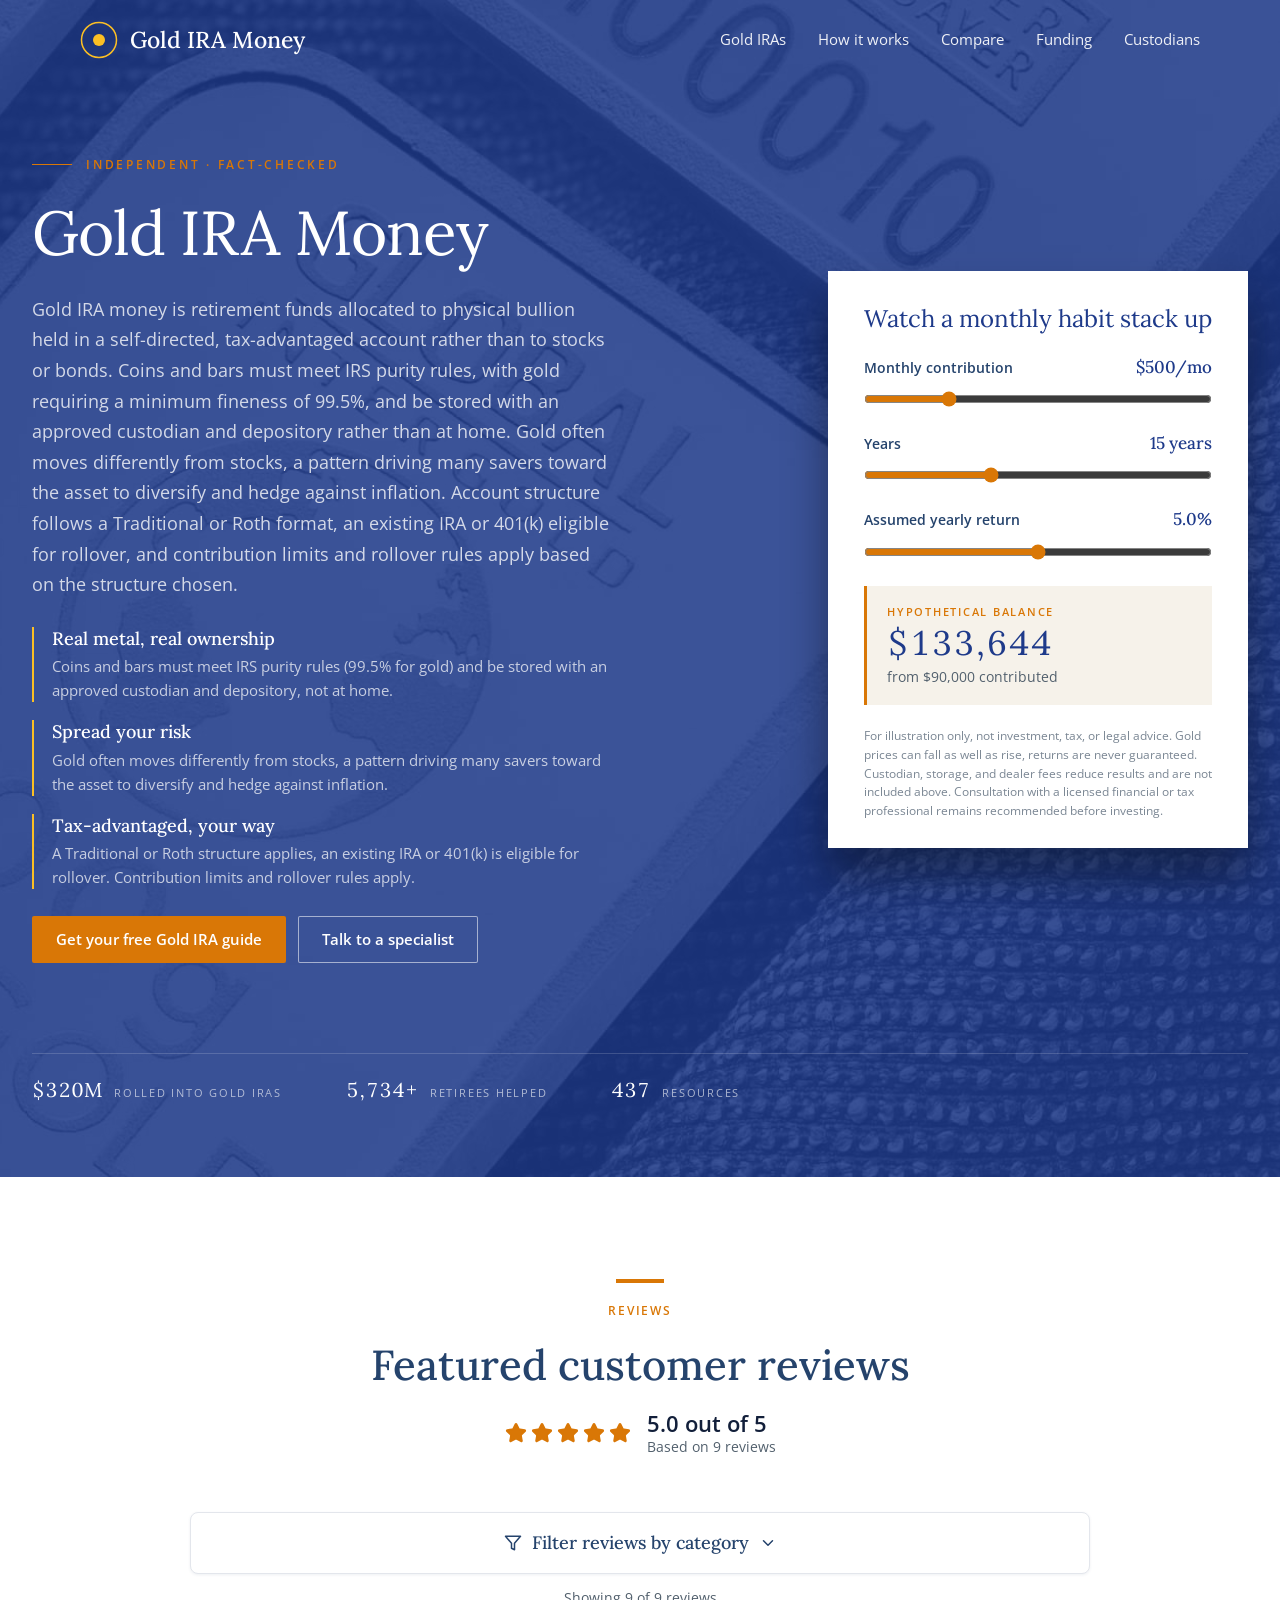
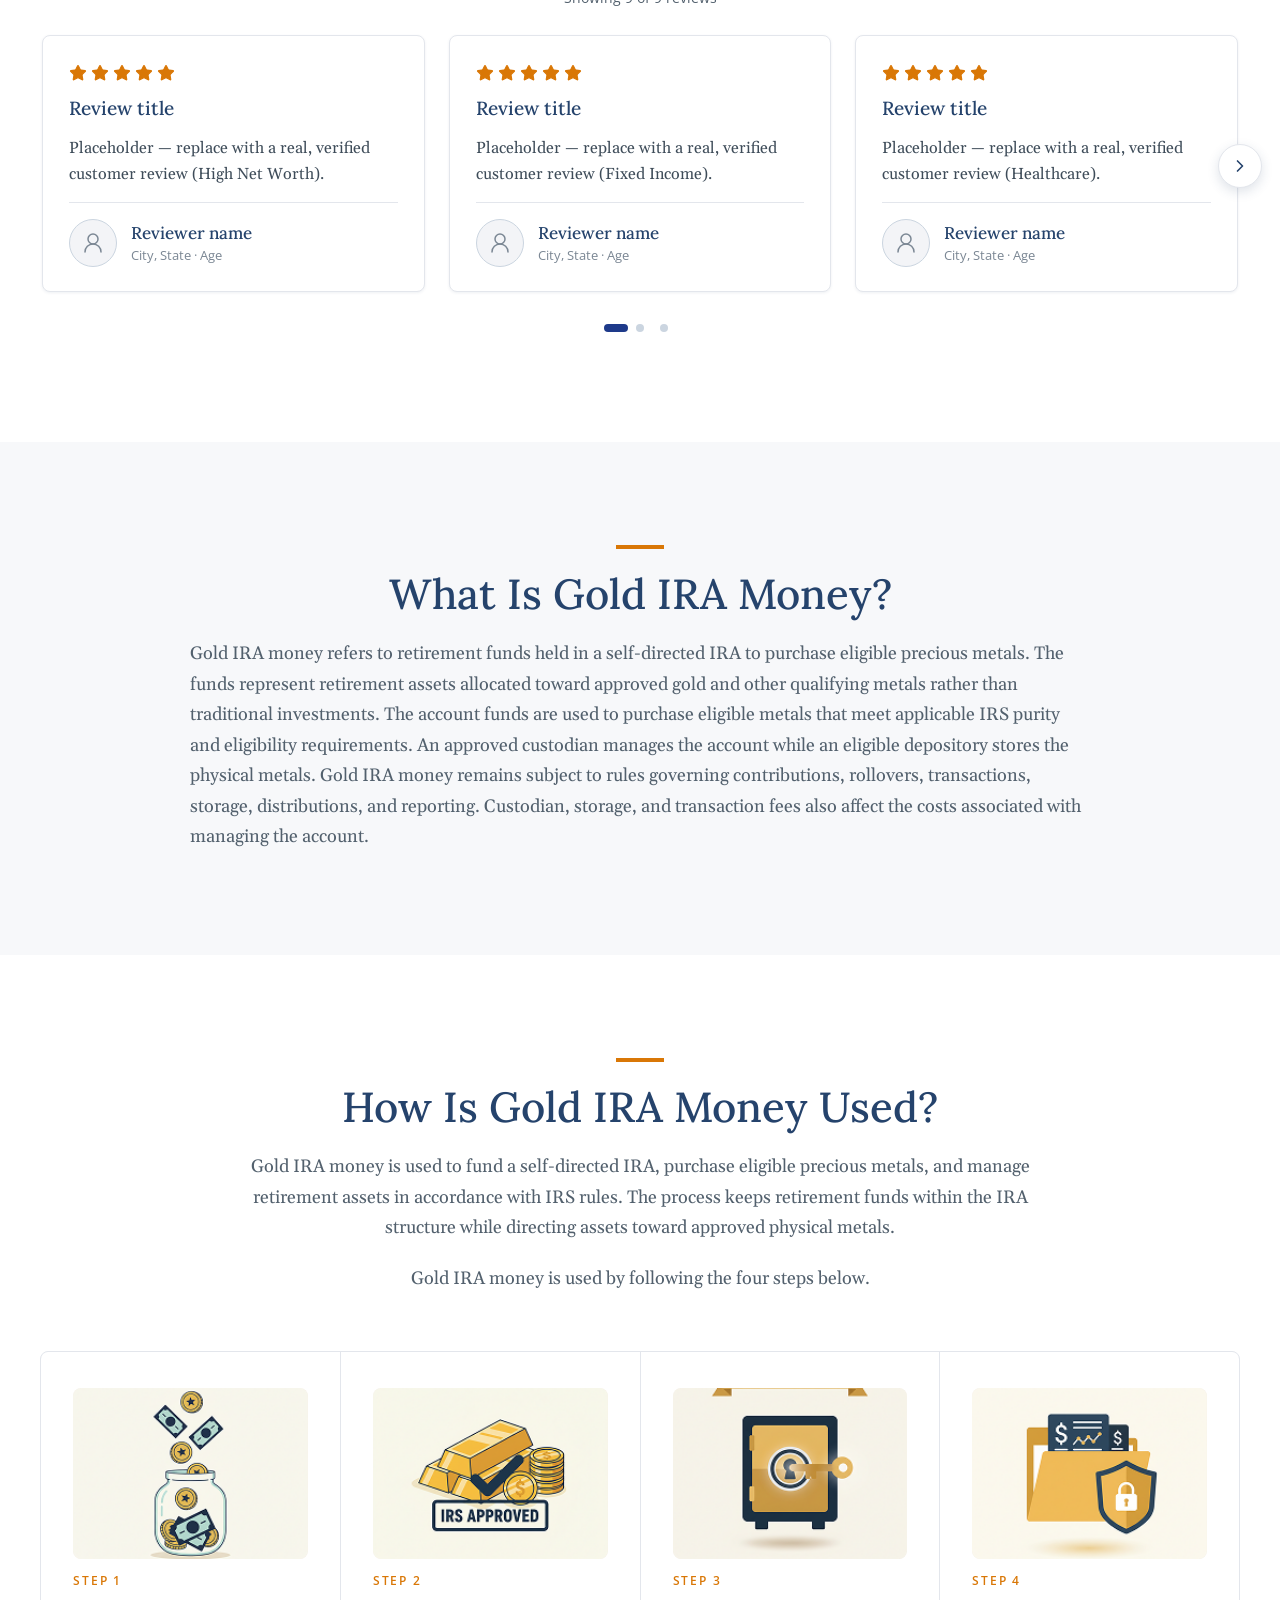
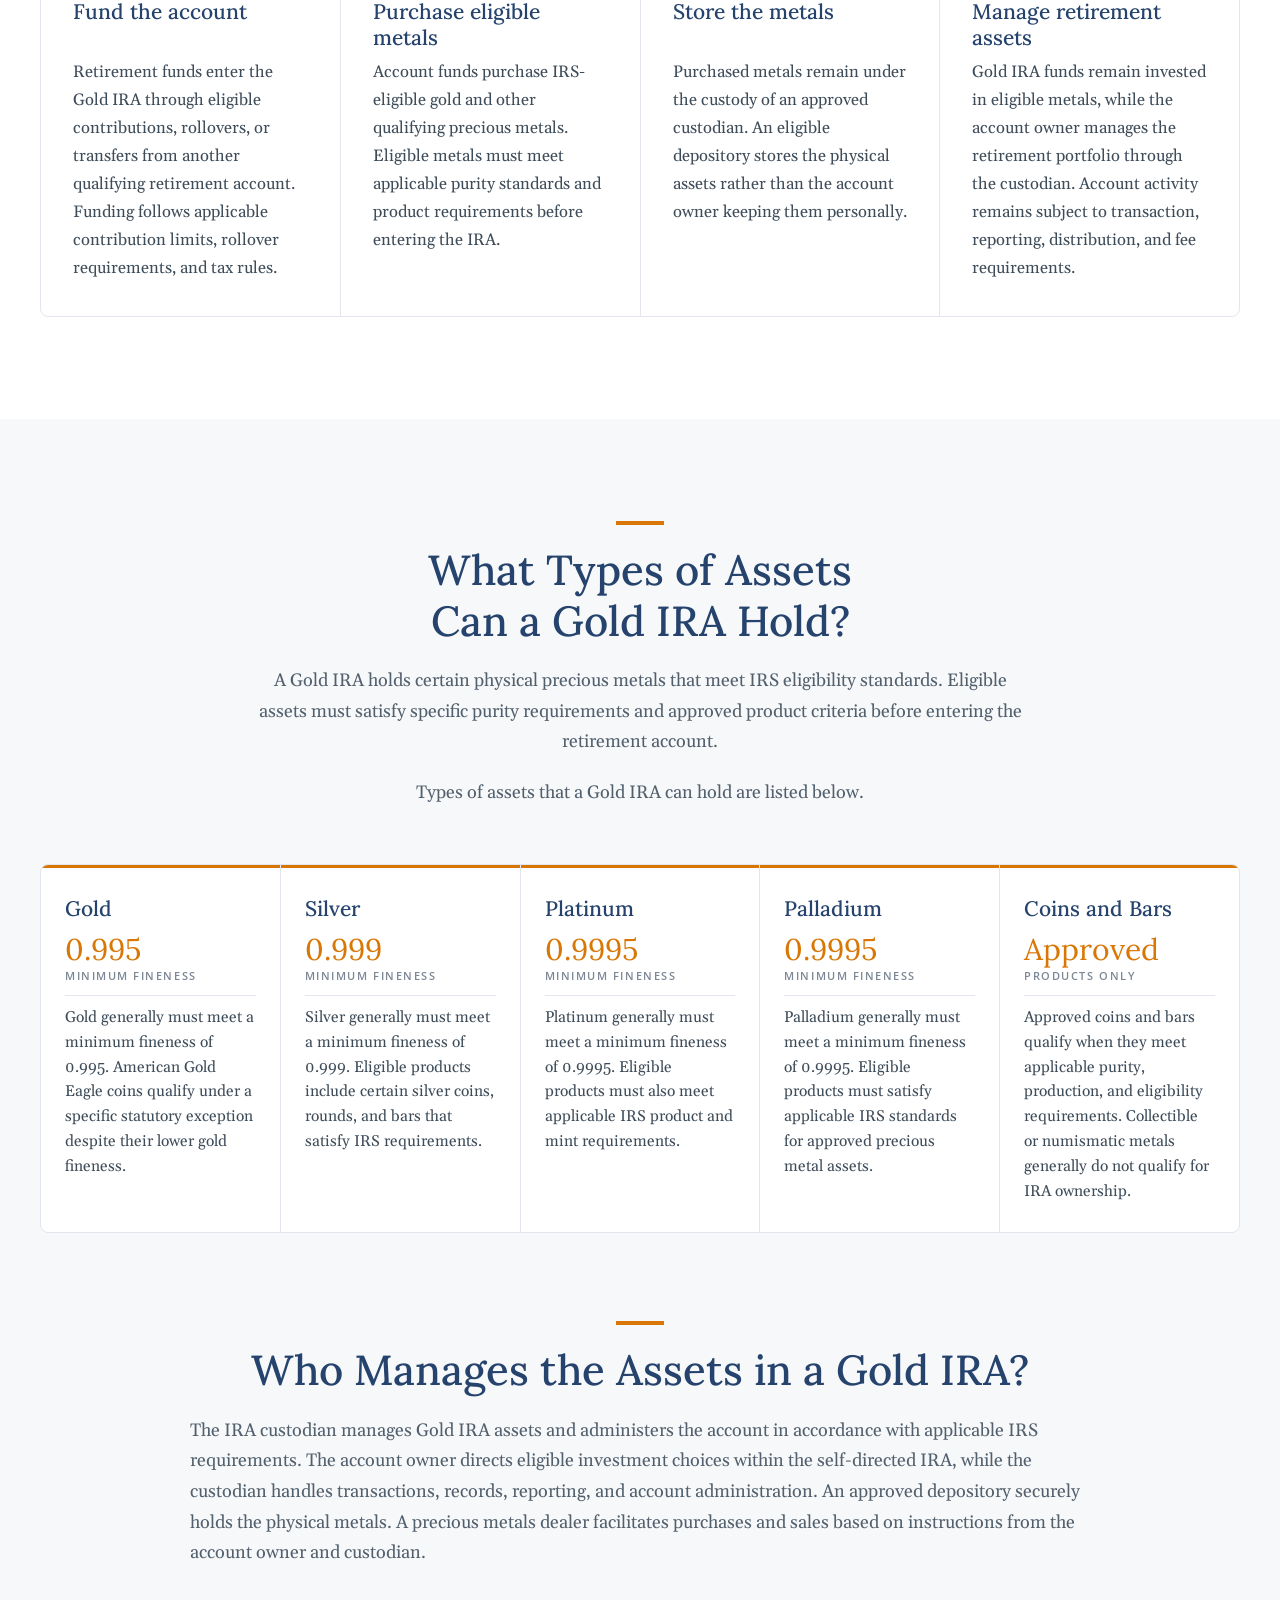
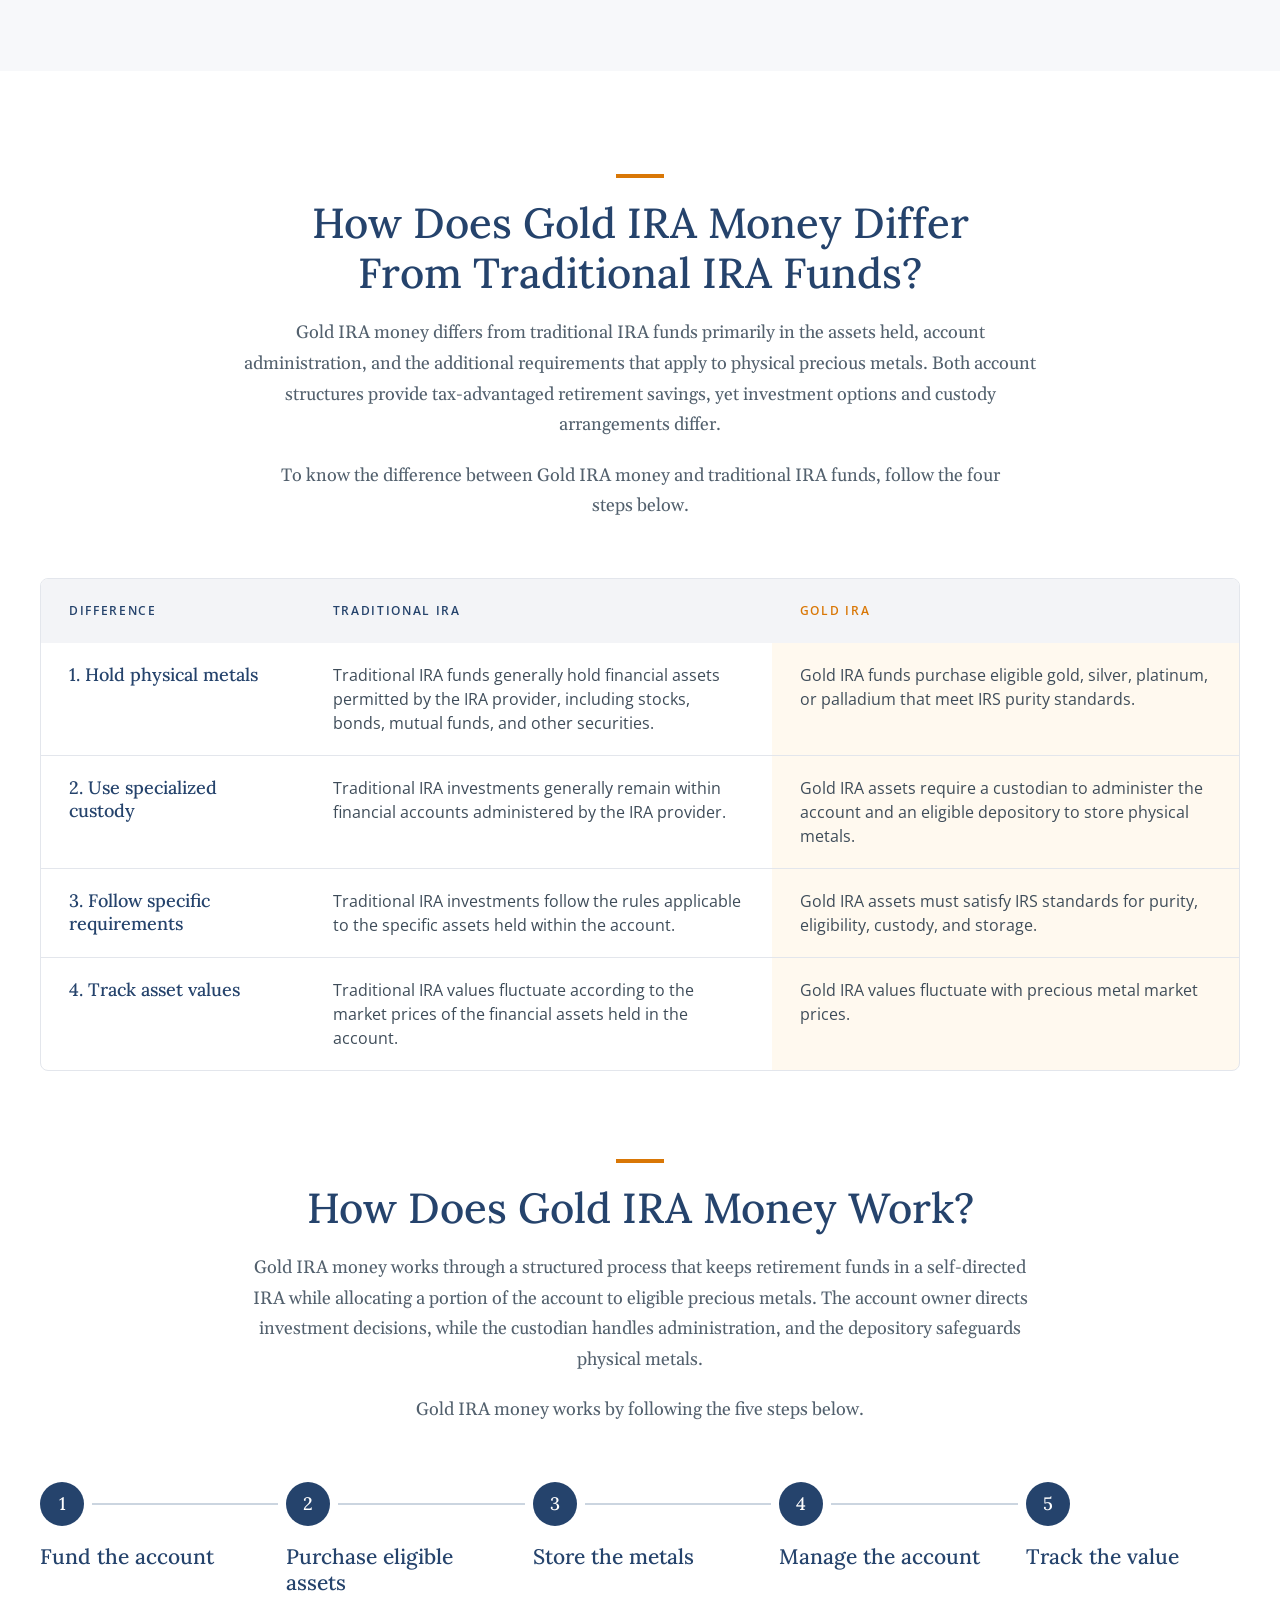
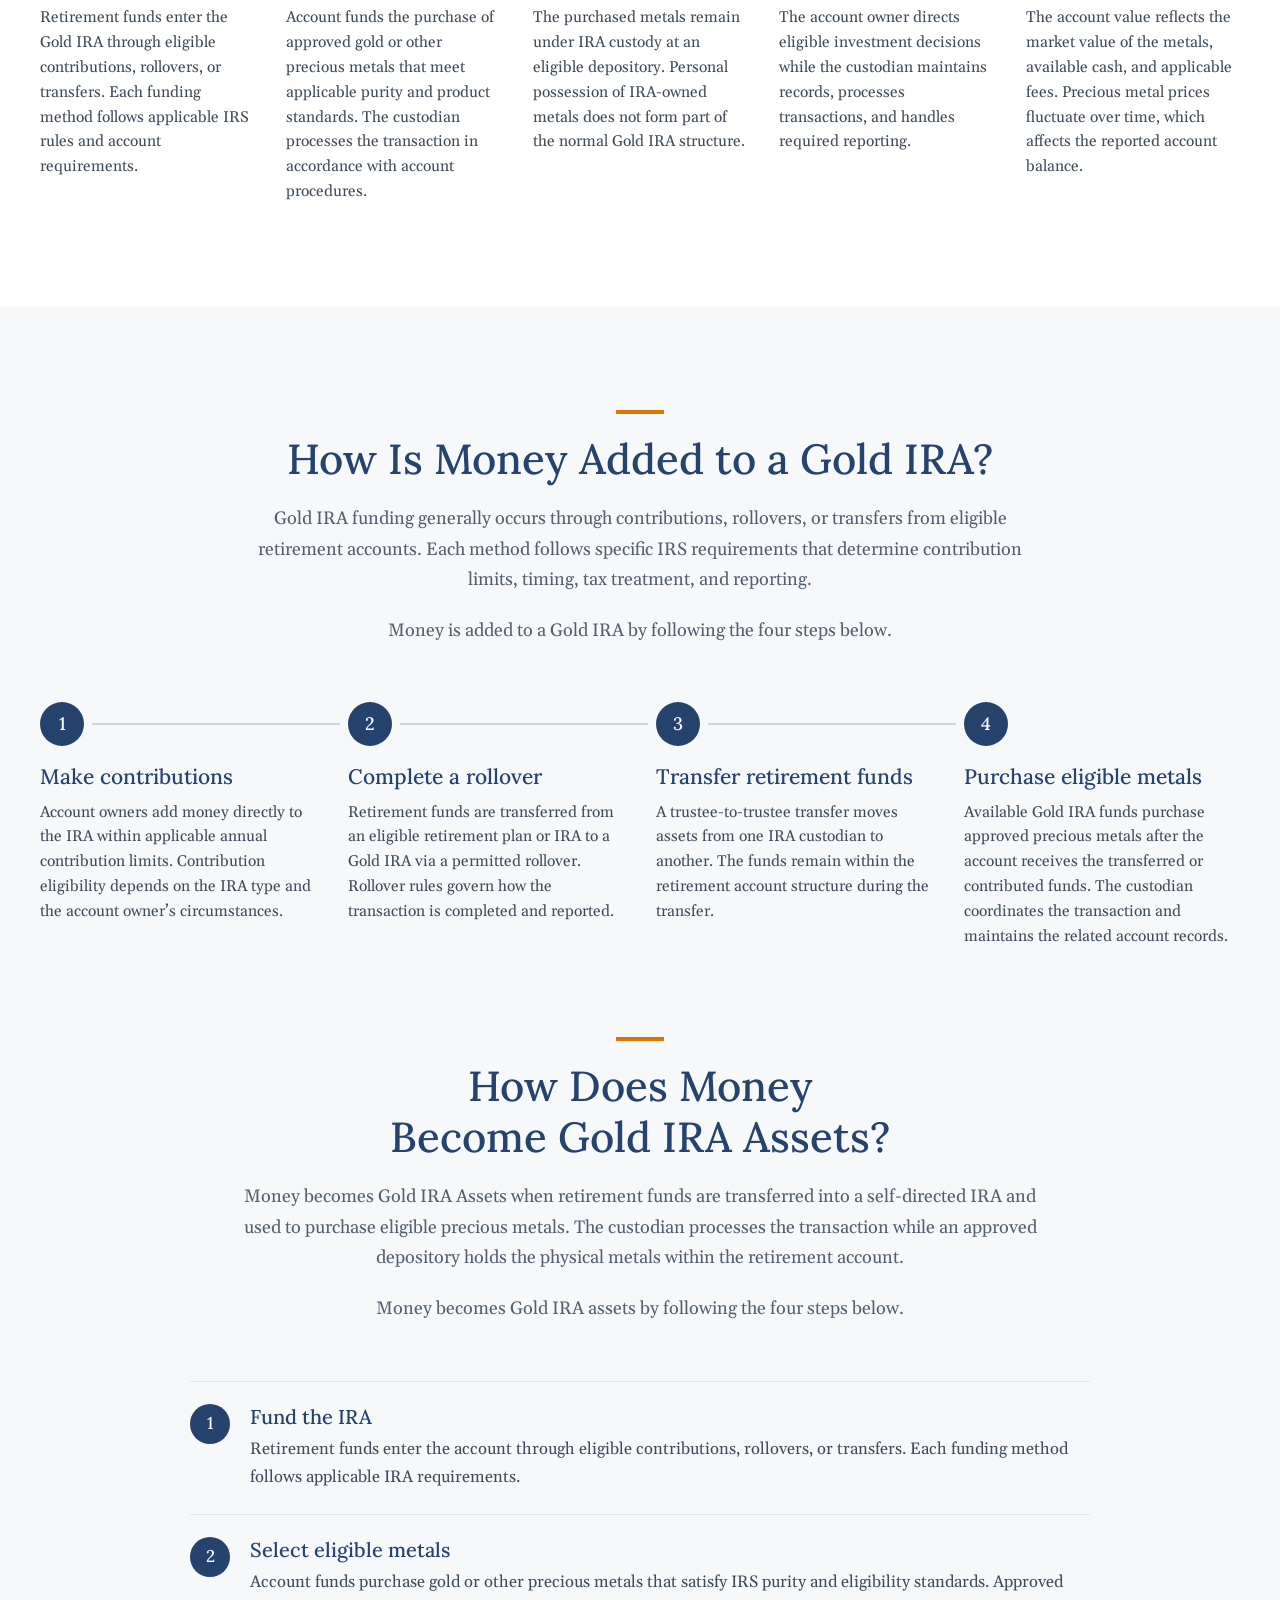
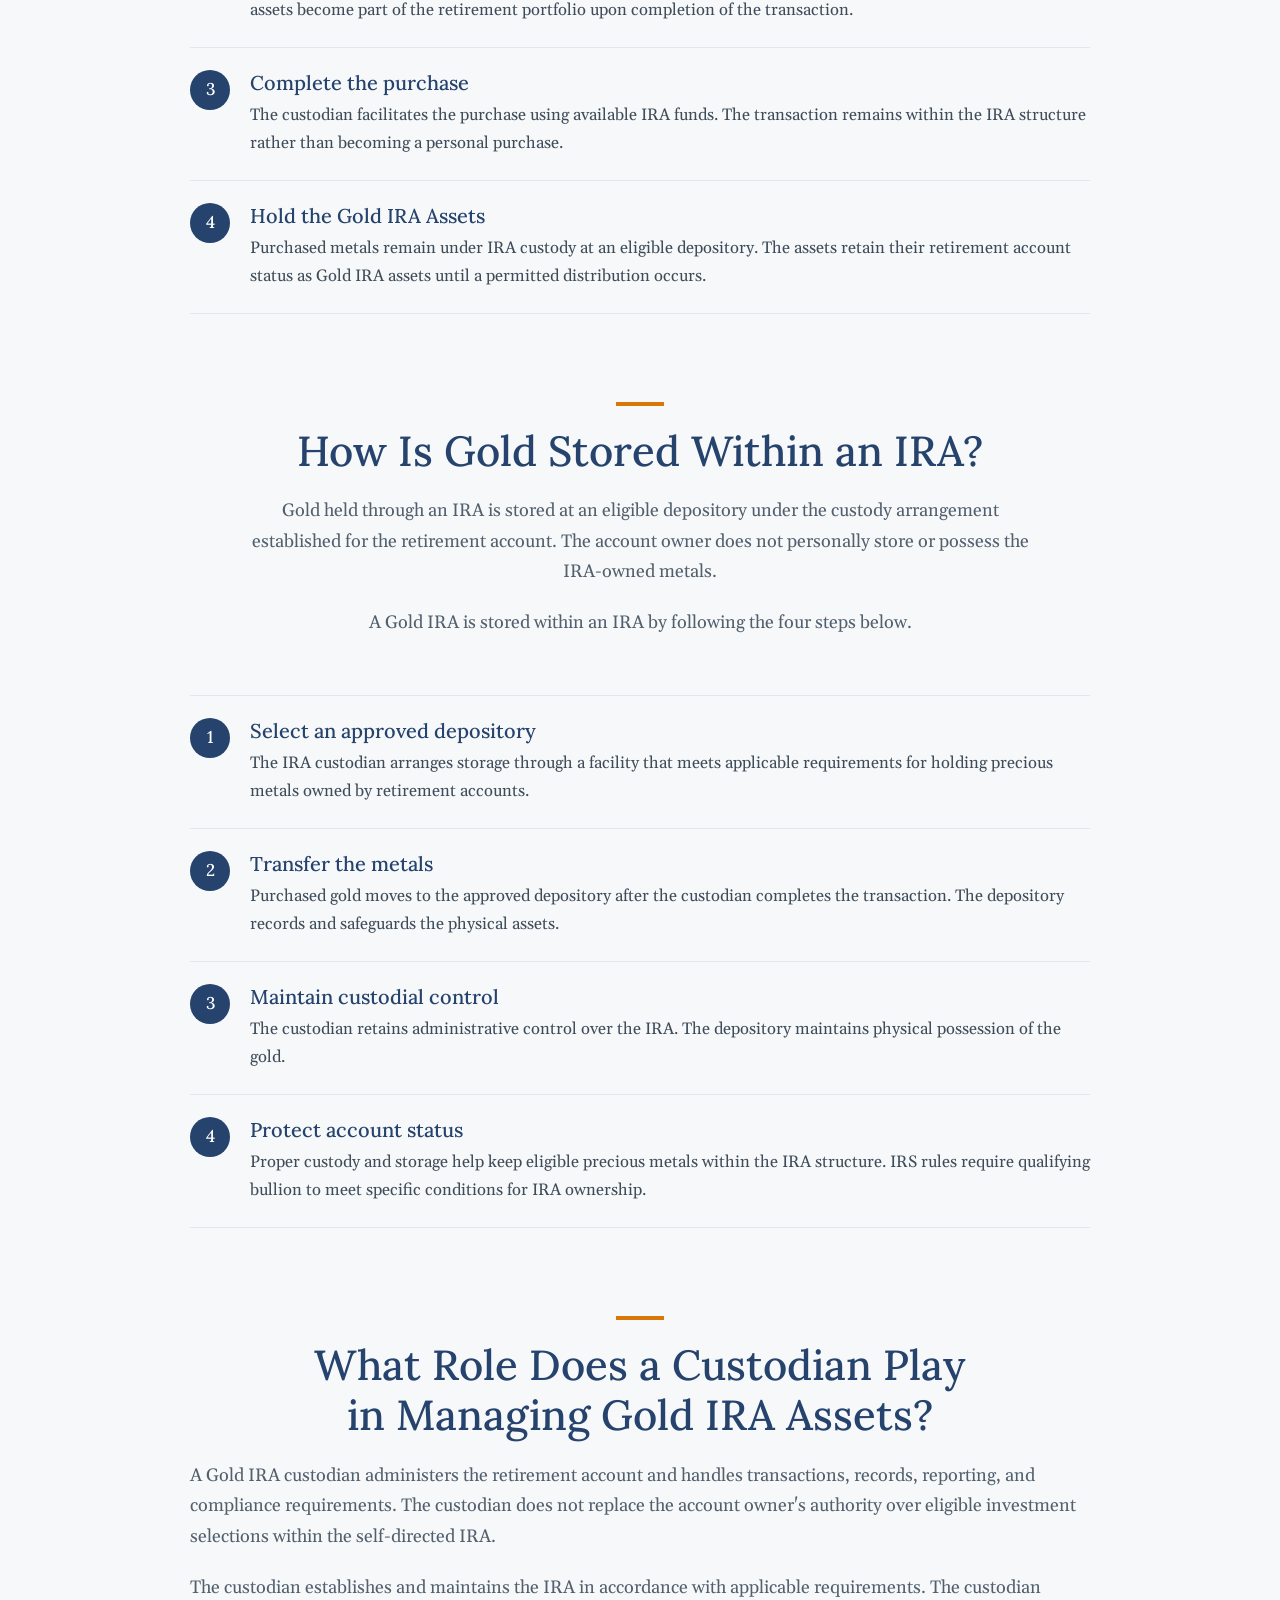
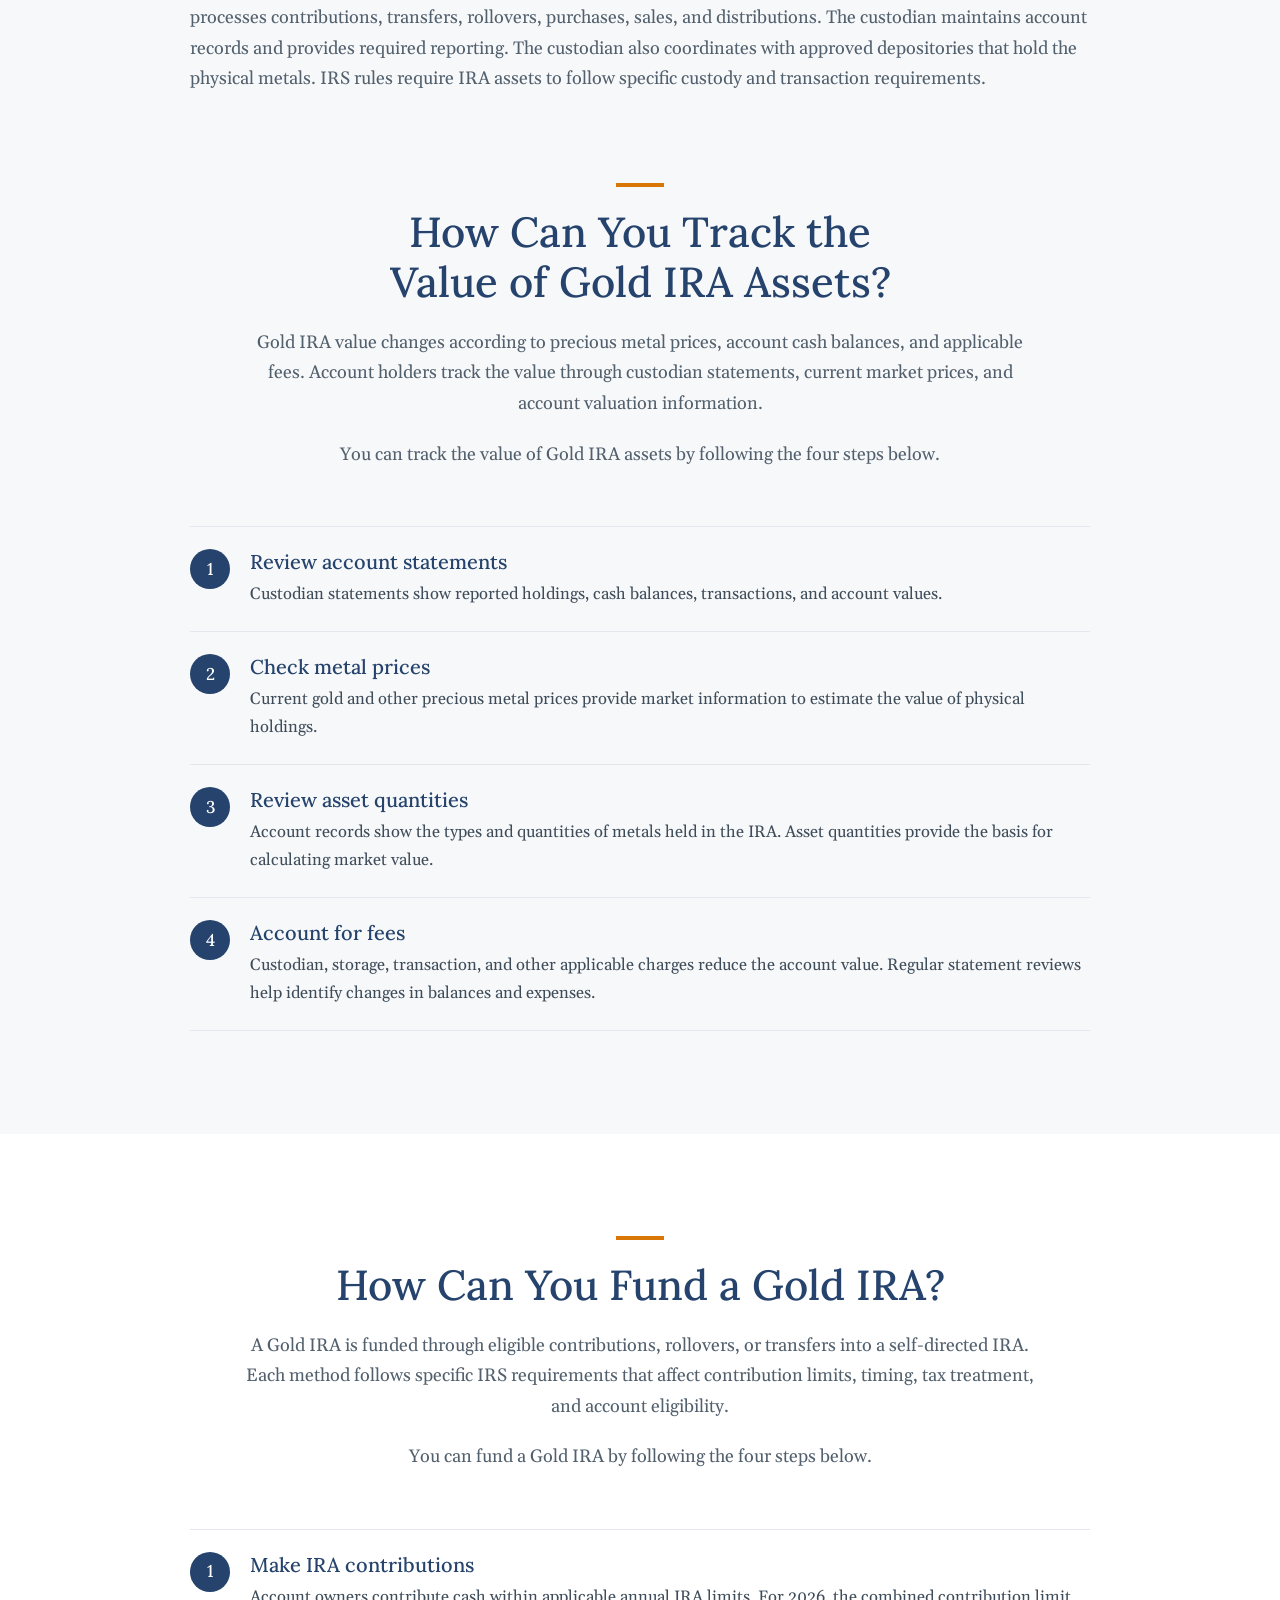
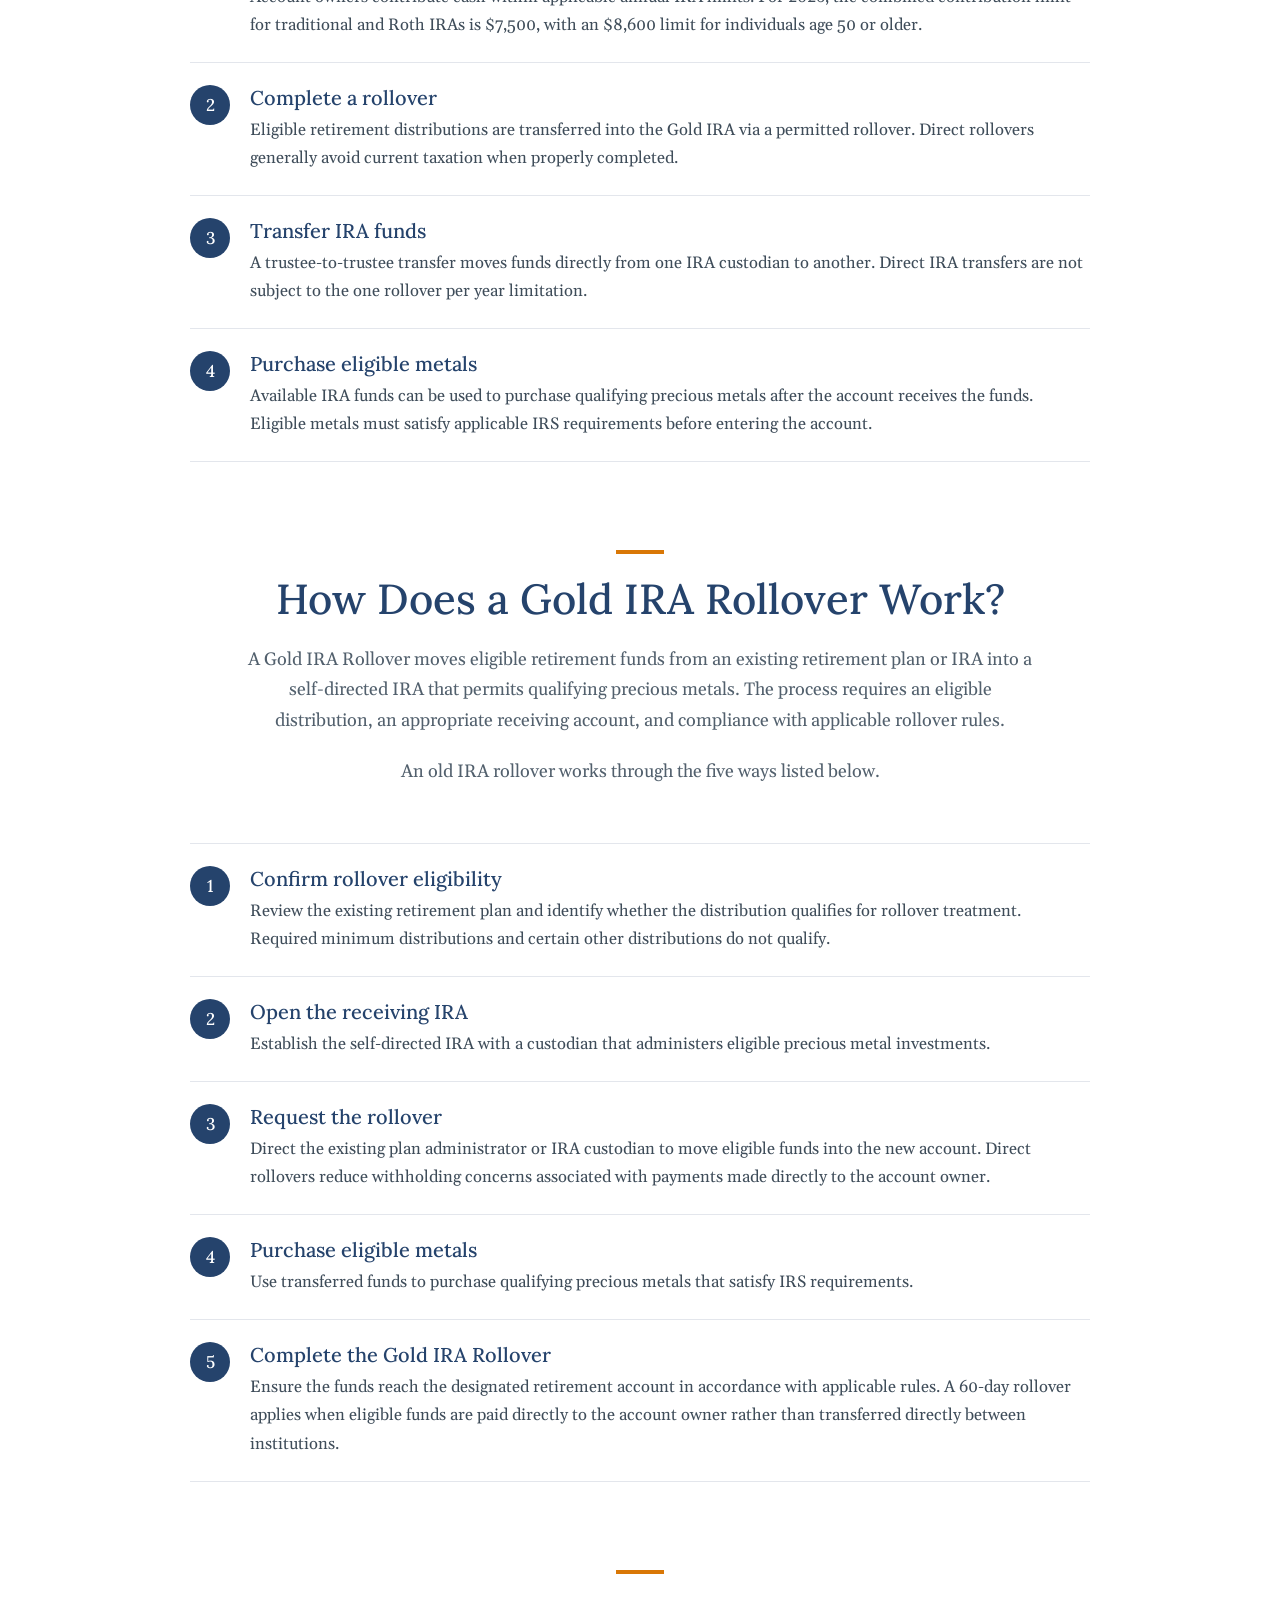
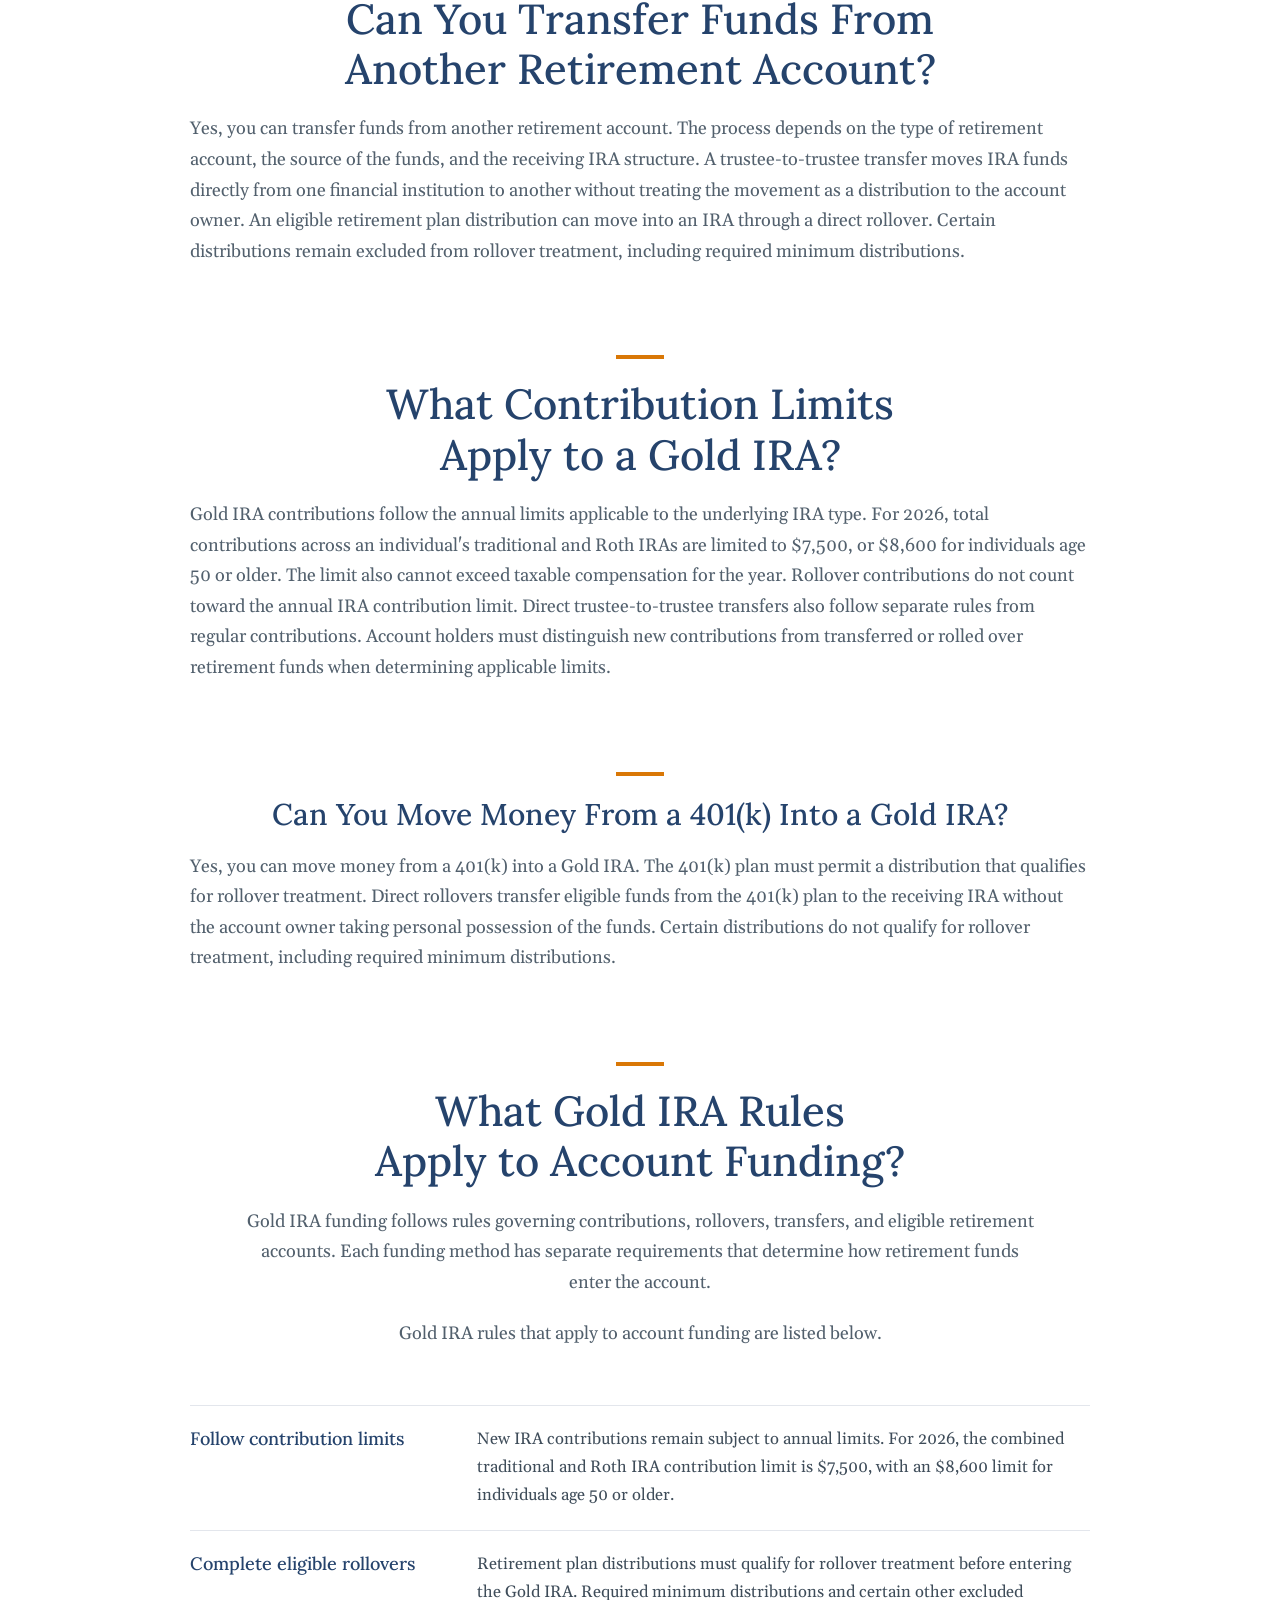
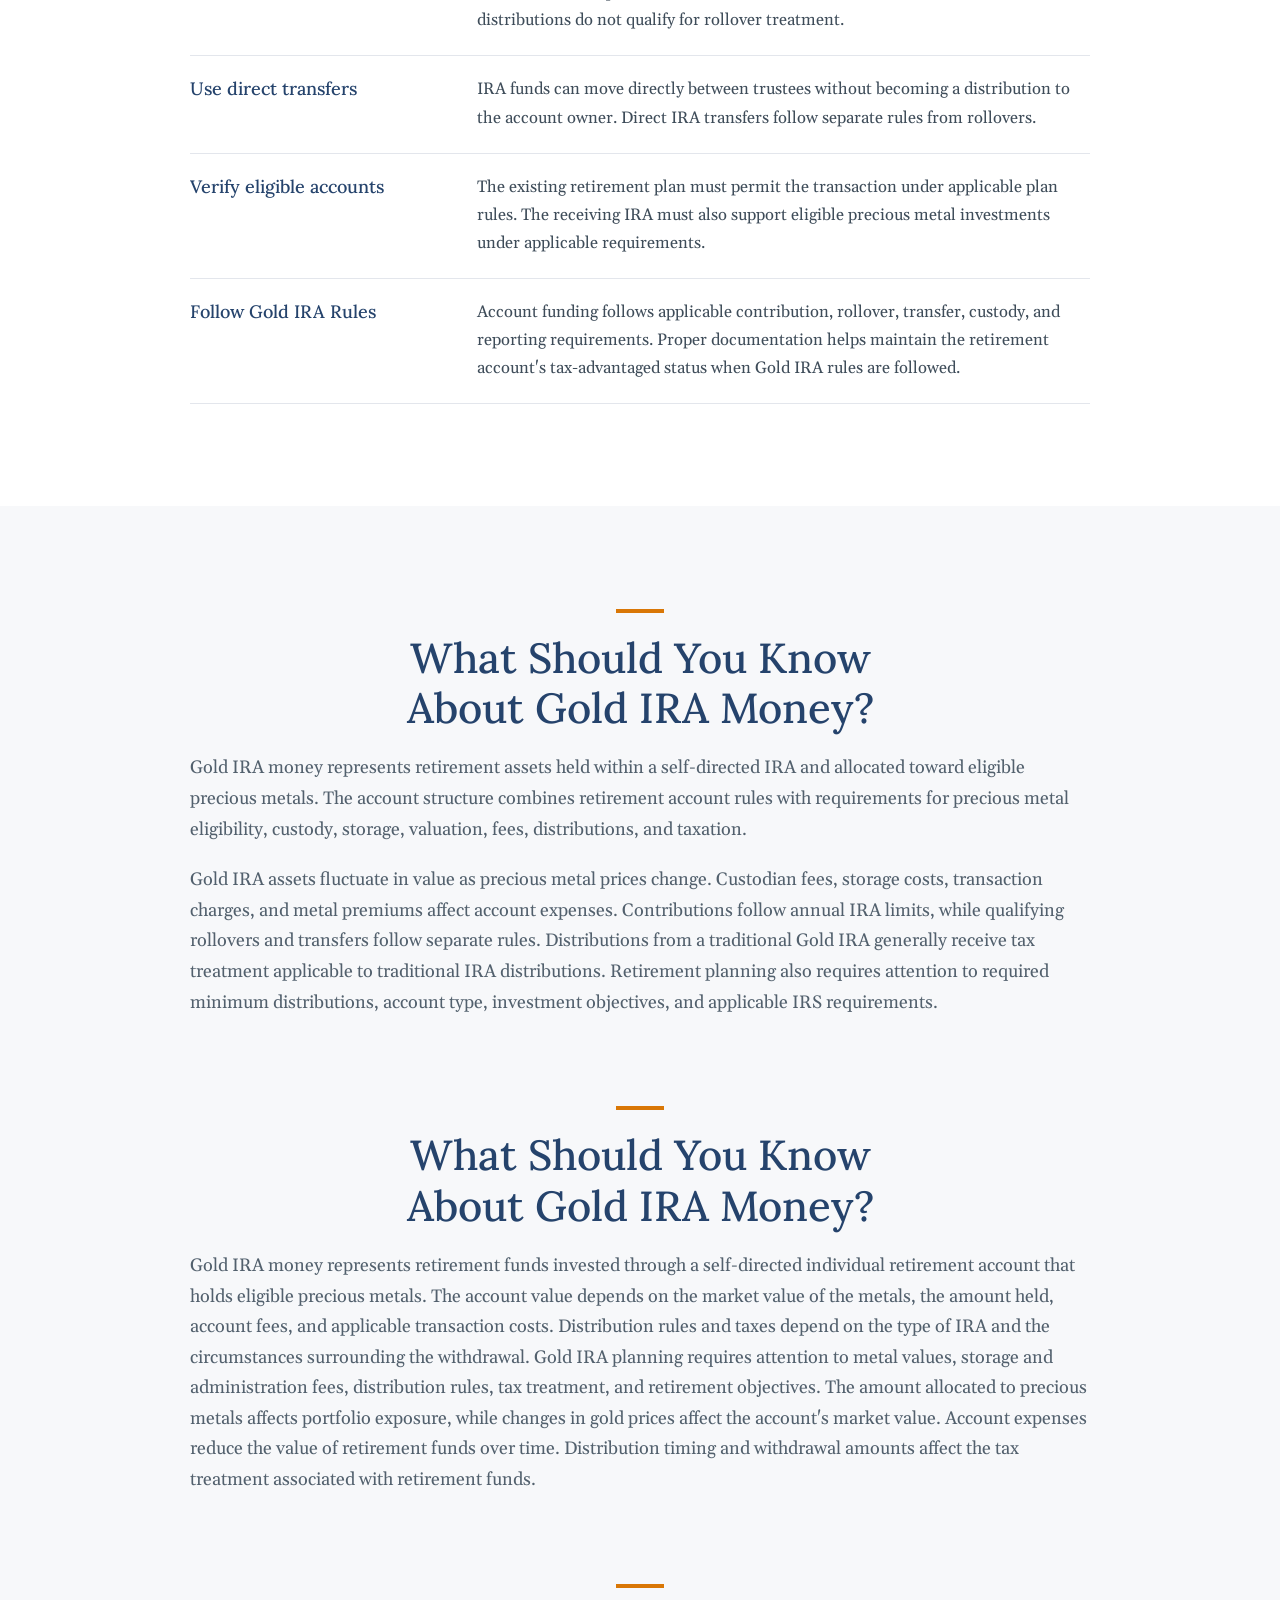
==== commit 07663b00: "content update" ====
--- a/index.html
+++ b/index.html
@@ -3,7 +3,7 @@
 <head>
   <meta charset="utf-8">
   <meta name="viewport" content="width=device-width, initial-scale=1">
-  <title>Gold IRA Blueprint — Fact-checked Gold IRA information for retirees</title>
+  <title>Gold IRA Money — Fact-checked Gold IRA information for retirees</title>
   <meta name="description" content="Non-biased, fact-checked Gold IRA information for American retirees: how Gold IRAs work, how we compare companies, and a free checklist guide.">
   <meta name="theme-color" content="#1e3a8a">
   <meta property="og:type" content="website">
@@ -28,6 +28,9 @@
     <symbol id="i-shield" viewBox="0 0 24 24"><path d="M20 13c0 5-3.5 7.5-7.66 8.95a1 1 0 0 1-.67-.01C7.5 20.5 4 18 4 13V6a1 1 0 0 1 1-1c2 0 4.5-1.2 6.24-2.72a1.17 1.17 0 0 1 1.52 0C14.51 3.81 17 5 19 5a1 1 0 0 1 1 1z"/><path d="m9 12 2 2 4-4"/></symbol>
     <symbol id="i-handshake" viewBox="0 0 24 24"><path d="m11 17 2 2a1 1 0 1 0 3-3"/><path d="m14 14 2.5 2.5a1 1 0 1 0 3-3l-3.88-3.88a3 3 0 0 0-4.24 0l-.88.88a1 1 0 1 1-3-3l2.81-2.81a5.79 5.79 0 0 1 7.06-.87l.47.28a2 2 0 0 0 1.42.25L21 4"/><path d="m21 3 1 11h-2"/><path d="M3 3 2 14l6.5 6.5a1 1 0 1 0 3-3"/><path d="M3 4h8"/></symbol>
     <symbol id="i-banknote" viewBox="0 0 24 24"><rect width="20" height="12" x="2" y="6" rx="2"/><circle cx="12" cy="12" r="2"/><path d="M6 12h.01M18 12h.01"/></symbol>
+    <symbol id="i-star" viewBox="0 0 24 24"><path d="M11.53 2.3a.53.53 0 0 1 .94 0l2.31 4.68a2.12 2.12 0 0 0 1.6 1.16l5.16.76a.53.53 0 0 1 .3.9l-3.74 3.64a2.12 2.12 0 0 0-.61 1.88l.88 5.14a.53.53 0 0 1-.77.56l-4.62-2.43a2.12 2.12 0 0 0-1.97 0L6.4 21.01a.53.53 0 0 1-.77-.56l.88-5.14a2.12 2.12 0 0 0-.61-1.88L2.16 9.8a.53.53 0 0 1 .3-.9l5.16-.76a2.12 2.12 0 0 0 1.6-1.16z"/></symbol>
+    <symbol id="i-user" viewBox="0 0 24 24"><circle cx="12" cy="8" r="5"/><path d="M20 21a8 8 0 0 0-16 0"/></symbol>
+    <symbol id="i-filter" viewBox="0 0 24 24"><path d="M22 3H2l8 9.46V19l4 2v-8.54z"/></symbol>
     <symbol id="i-check" viewBox="0 0 24 24"><path d="M20 6 9 17l-5-5"/></symbol>
     <symbol id="i-chevron" viewBox="0 0 24 24"><path d="m9 18 6-6-6-6"/></symbol>
     <symbol id="i-menu" viewBox="0 0 24 24"><path d="M4 6h16M4 12h16M4 18h16"/></symbol>
@@ -41,7 +44,7 @@
     <div class="site-header__inner">
       <a class="brand" href="#top" aria-label="Gold IRA Blueprint — back to top">
         <svg class="brand__mark" aria-hidden="true"><use href="#i-mark"/></svg>
-        <span class="brand__name">Gold IRA Blueprint</span>
+        <span class="brand__name">Gold IRA Money</span>
       </a>
       <button class="nav-toggle" type="button" aria-expanded="false" aria-controls="site-nav" aria-label="Open menu">
         <svg class="icon" aria-hidden="true"><use href="#i-menu"/></svg>
@@ -50,9 +53,9 @@
         <ul class="site-nav__list" role="list">
           <li><a href="#what-is">Gold IRAs</a></li>
           <li><a href="#how-it-works">How it works</a></li>
-          <li><a href="#compare">Compare</a></li>
-          <li><a href="#learn">Learn</a></li>
-          <li><a href="#faq">FAQ</a></li>
+          <li><a href="#gold-vs-traditional">Compare</a></li>
+          <li><a href="#fund-gold-ira">Funding</a></li>
+          <li><a href="#custodian-services">Custodians</a></li>
         </ul>
       </nav>
     </div>
@@ -60,54 +63,58 @@
 
   <main id="main">
 
-    <!-- ===================== HERO + READINESS QUIZ ===================== -->
+    <!-- ===================== HERO + GROWTH CALCULATOR ===================== -->
     <section class="hero" id="top" aria-labelledby="hero-title">
       <div class="container hero__container hero__main">
         <div class="hero__copy">
           <p class="hero__eyebrow">Independent · Fact-checked</p>
-          <h1 class="hero__title" id="hero-title">Secure your retirement with Gold IRAs.</h1>
-          <p class="hero__lede">Fact-checked information from our team of Gold IRA experts and non-biased reviewers.</p>
-          <a class="btn btn--primary btn--sm" href="#compare">How we compare companies</a>
-        </div>
-
-        <div class="quiz" id="quiz">
-          <form class="quiz__body" id="quiz-form" novalidate>
-            <div class="quiz__meta"><strong>Readiness check</strong><span id="quiz-step">1 of 4</span></div>
-            <div class="quiz__progress" aria-hidden="true"><span id="quiz-bar"></span></div>
-            <fieldset>
-              <legend><h2 class="quiz__question" id="quiz-question">Where is most of your retirement money today?</h2></legend>
-              <div class="quiz__options" id="quiz-options">
-                <!-- Rendered by JS; this is the no-JS fallback for step 1 -->
-                <label class="quiz-option"><input type="radio" name="q" value="401k" checked><span>401(k) or workplace plan</span><span class="quiz-option__dot" aria-hidden="true"></span></label>
-                <label class="quiz-option"><input type="radio" name="q" value="ira"><span>Traditional / Roth IRA</span><span class="quiz-option__dot" aria-hidden="true"></span></label>
-                <label class="quiz-option"><input type="radio" name="q" value="cash"><span>Taxable cash / brokerage</span><span class="quiz-option__dot" aria-hidden="true"></span></label>
-              </div>
-            </fieldset>
-            <div class="quiz__actions">
-              <button class="quiz__back" type="button" id="quiz-back" hidden>Back</button>
-              <button class="btn btn--navy" type="submit" id="quiz-next">Continue</button>
-            </div>
-          </form>
-
-          <form class="quiz__body form-stack" id="quiz-lead" data-lead-form="quiz" novalidate hidden>
-            <div class="quiz__meta"><strong>Almost done</strong><span>Your summary</span></div>
-            <div class="quiz__progress quiz__progress--full" aria-hidden="true"><span></span></div>
-            <h2 class="quiz__question" id="quiz-lead-title" tabindex="-1">Where should we send your readiness summary?</h2>
-            <input type="hidden" name="quiz_answers">
-            <div class="field">
-              <label class="field__label" for="quiz-first">First name</label>
-              <input class="field__input" id="quiz-first" name="first_name" type="text" autocomplete="given-name" placeholder="Jane" required>
-            </div>
-            <div class="field">
-              <label class="field__label" for="quiz-email">Email</label>
-              <input class="field__input" id="quiz-email" name="email" type="email" autocomplete="email" placeholder="jane@example.com" required>
-            </div>
-            <button class="btn btn--navy btn--block" type="submit">Send my summary</button>
-          </form>
-          <p class="form-success quiz__body" role="status" hidden>Thanks! Check your inbox for your readiness summary and the free guide.</p>
-
-          <div class="quiz__foot" id="quiz-foot">Prefer to read first? <button type="button" id="quiz-skip">Get the free guide</button></div>
-        </div>
+          <h1 class="hero__title" id="hero-title">Gold IRA Money</h1>
+          <p class="hero__lede">Gold IRA money is retirement funds allocated to physical bullion held in a self-directed, tax-advantaged account rather than to stocks or bonds. Coins and bars must meet IRS purity rules, with gold requiring a minimum fineness of 99.5%, and be stored with an approved custodian and depository rather than at home. Gold often moves differently from stocks, a pattern driving many savers toward the asset to diversify and hedge against inflation. Account structure follows a Traditional or Roth format, an existing IRA or 401(k) eligible for rollover, and contribution limits and rollover rules apply based on the structure chosen.</p>
+          <ul class="hero__points" role="list">
+            <li>
+              <p class="hero__point-title">Real metal, real ownership</p>
+              <p class="hero__point-text">Coins and bars must meet IRS purity rules (99.5% for gold) and be stored with an approved custodian and depository, not at home.</p>
+            </li>
+            <li>
+              <p class="hero__point-title">Spread your risk</p>
+              <p class="hero__point-text">Gold often moves differently from stocks, a pattern driving many savers toward the asset to diversify and hedge against inflation.</p>
+            </li>
+            <li>
+              <p class="hero__point-title">Tax-advantaged, your way</p>
+              <p class="hero__point-text">A Traditional or Roth structure applies, an existing IRA or 401(k) is eligible for rollover. Contribution limits and rollover rules apply.</p>
+            </li>
+          </ul>
+          <div class="hero__actions">
+            <a class="btn btn--primary" href="#footer-guide">Get your free Gold IRA guide</a>
+            <!-- TODO: point to the real specialist booking flow; opens the Contact Us dialog for now -->
+            <button class="btn btn--outline-light" type="button" data-policy="Contact Us">Talk to a specialist</button>
+          </div>
+        </div>
+
+        <form class="calc" id="growth-calc" aria-labelledby="calc-title">
+          <p class="calc__title" id="calc-title">Watch a monthly habit stack up</p>
+          <div class="calc__field">
+            <label class="calc__label" for="calc-monthly">Monthly contribution</label>
+            <output class="calc__value" for="calc-monthly" id="calc-monthly-out">$500/mo</output>
+            <input class="calc__range" id="calc-monthly" name="monthly" type="range" min="50" max="2000" step="50" value="500">
+          </div>
+          <div class="calc__field">
+            <label class="calc__label" for="calc-years">Years</label>
+            <output class="calc__value" for="calc-years" id="calc-years-out">15 years</output>
+            <input class="calc__range" id="calc-years" name="years" type="range" min="1" max="40" step="1" value="15">
+          </div>
+          <div class="calc__field">
+            <label class="calc__label" for="calc-rate">Assumed yearly return</label>
+            <output class="calc__value" for="calc-rate" id="calc-rate-out">5.0%</output>
+            <input class="calc__range" id="calc-rate" name="rate" type="range" min="0" max="10" step="0.5" value="5">
+          </div>
+          <div class="calc__result" aria-live="polite">
+            <p class="calc__result-label">Hypothetical balance</p>
+            <p class="calc__balance" id="calc-balance">$133,644</p>
+            <p class="calc__contributed">from <span id="calc-contributed">$90,000</span> contributed</p>
+          </div>
+          <p class="calc__disclaimer">For illustration only, not investment, tax, or legal advice. Gold prices can fall as well as rise, returns are never guaranteed. Custodian, storage, and dealer fees reduce results and are not included above. Consultation with a licensed financial or tax professional remains recommended before investing.</p>
+        </form>
       </div>
 
       <div class="container hero__container">
@@ -119,17 +126,214 @@
       </div>
     </section>
 
+    <!-- ===================== REVIEWS ===================== -->
+    <!--
+      TODO: placeholder cards. Replace with real, verifiable customer reviews before launch.
+      One <li class="reviews__item"> per review: data-category must match a filter chip's data-filter,
+      data-rating (1–5) feeds the average shown in the summary. Avatar: swap the <span> for
+      <img class="review__avatar" src="images/review-name.jpg" alt="" width="48" height="48">.
+    -->
+    <section class="section section--white" id="reviews" aria-labelledby="reviews-title">
+      <div class="container">
+        <div class="section-head">
+          <span class="section-head__rule" aria-hidden="true"></span>
+          <p class="eyebrow">Reviews</p>
+          <p class="section-title" id="reviews-title">Featured customer reviews</p>
+          <!-- Average and count are recalculated from the cards by JS; this is the no-JS fallback -->
+          <div class="rating-summary">
+            <span class="rating-summary__stars" aria-hidden="true"><svg class="icon" aria-hidden="true"><use href="#i-star"/></svg><svg class="icon" aria-hidden="true"><use href="#i-star"/></svg><svg class="icon" aria-hidden="true"><use href="#i-star"/></svg><svg class="icon" aria-hidden="true"><use href="#i-star"/></svg><svg class="icon" aria-hidden="true"><use href="#i-star"/></svg></span>
+            <p><strong class="rating-summary__score" id="reviews-average">5.0 out of 5</strong>
+              <span class="rating-summary__count">Based on <span id="reviews-total">9</span> reviews</span></p>
+          </div>
+        </div>
+
+        <details class="review-filter">
+          <summary class="review-filter__toggle">
+            <svg class="icon" aria-hidden="true"><use href="#i-filter"/></svg>
+            Filter reviews by category
+            <svg class="icon review-filter__chevron" aria-hidden="true"><use href="#i-chevron"/></svg>
+          </summary>
+          <div class="review-filter__chips" role="group" aria-label="Review categories">
+            <button class="chip" type="button" data-filter="all" aria-pressed="true">All reviews</button>
+            <button class="chip" type="button" data-filter="high-net-worth" aria-pressed="false">High Net Worth</button>
+            <button class="chip" type="button" data-filter="fixed-income" aria-pressed="false">Fixed Income</button>
+            <button class="chip" type="button" data-filter="healthcare" aria-pressed="false">Healthcare</button>
+            <button class="chip" type="button" data-filter="military-veterans" aria-pressed="false">Military / Veterans</button>
+            <button class="chip" type="button" data-filter="tradesmen" aria-pressed="false">Tradesmen</button>
+            <button class="chip" type="button" data-filter="professionals" aria-pressed="false">Professionals</button>
+            <button class="chip" type="button" data-filter="previously-skeptical" aria-pressed="false">Previously Skeptical</button>
+          </div>
+        </details>
+        <p class="review-filter__status" id="reviews-status" aria-live="polite">Showing 9 of 9 reviews</p>
+
+        <div class="carousel" role="region" aria-roledescription="carousel" aria-label="Customer reviews">
+          <button class="carousel__arrow carousel__arrow--prev" type="button" id="reviews-prev" aria-label="Previous reviews">
+            <svg class="icon" aria-hidden="true"><use href="#i-chevron"/></svg>
+          </button>
+          <ul class="carousel__track reviews" id="reviews-track" role="list" tabindex="0" aria-label="Reviews, scroll horizontally">
+            <li class="reviews__item" data-category="high-net-worth" data-rating="5">
+              <figure class="review">
+                <span class="review__stars" role="img" aria-label="5 out of 5 stars"><svg class="icon" aria-hidden="true"><use href="#i-star"/></svg><svg class="icon" aria-hidden="true"><use href="#i-star"/></svg><svg class="icon" aria-hidden="true"><use href="#i-star"/></svg><svg class="icon" aria-hidden="true"><use href="#i-star"/></svg><svg class="icon" aria-hidden="true"><use href="#i-star"/></svg></span>
+                <p class="review__title">Review title</p>
+                <blockquote class="review__quote">
+                  <p>Placeholder — replace with a real, verified customer review (High Net Worth).</p>
+                </blockquote>
+                <figcaption class="review__author">
+                  <span class="review__avatar" aria-hidden="true"><svg class="icon"><use href="#i-user"/></svg></span>
+                  <span class="review__who">
+                    <span class="review__name">Reviewer name</span>
+                    <span class="review__meta">City, State · Age</span>
+                  </span>
+                </figcaption>
+              </figure>
+            </li>
+            <li class="reviews__item" data-category="fixed-income" data-rating="5">
+              <figure class="review">
+                <span class="review__stars" role="img" aria-label="5 out of 5 stars"><svg class="icon" aria-hidden="true"><use href="#i-star"/></svg><svg class="icon" aria-hidden="true"><use href="#i-star"/></svg><svg class="icon" aria-hidden="true"><use href="#i-star"/></svg><svg class="icon" aria-hidden="true"><use href="#i-star"/></svg><svg class="icon" aria-hidden="true"><use href="#i-star"/></svg></span>
+                <p class="review__title">Review title</p>
+                <blockquote class="review__quote">
+                  <p>Placeholder — replace with a real, verified customer review (Fixed Income).</p>
+                </blockquote>
+                <figcaption class="review__author">
+                  <span class="review__avatar" aria-hidden="true"><svg class="icon"><use href="#i-user"/></svg></span>
+                  <span class="review__who">
+                    <span class="review__name">Reviewer name</span>
+                    <span class="review__meta">City, State · Age</span>
+                  </span>
+                </figcaption>
+              </figure>
+            </li>
+            <li class="reviews__item" data-category="healthcare" data-rating="5">
+              <figure class="review">
+                <span class="review__stars" role="img" aria-label="5 out of 5 stars"><svg class="icon" aria-hidden="true"><use href="#i-star"/></svg><svg class="icon" aria-hidden="true"><use href="#i-star"/></svg><svg class="icon" aria-hidden="true"><use href="#i-star"/></svg><svg class="icon" aria-hidden="true"><use href="#i-star"/></svg><svg class="icon" aria-hidden="true"><use href="#i-star"/></svg></span>
+                <p class="review__title">Review title</p>
+                <blockquote class="review__quote">
+                  <p>Placeholder — replace with a real, verified customer review (Healthcare).</p>
+                </blockquote>
+                <figcaption class="review__author">
+                  <span class="review__avatar" aria-hidden="true"><svg class="icon"><use href="#i-user"/></svg></span>
+                  <span class="review__who">
+                    <span class="review__name">Reviewer name</span>
+                    <span class="review__meta">City, State · Age</span>
+                  </span>
+                </figcaption>
+              </figure>
+            </li>
+            <li class="reviews__item" data-category="military-veterans" data-rating="5">
+              <figure class="review">
+                <span class="review__stars" role="img" aria-label="5 out of 5 stars"><svg class="icon" aria-hidden="true"><use href="#i-star"/></svg><svg class="icon" aria-hidden="true"><use href="#i-star"/></svg><svg class="icon" aria-hidden="true"><use href="#i-star"/></svg><svg class="icon" aria-hidden="true"><use href="#i-star"/></svg><svg class="icon" aria-hidden="true"><use href="#i-star"/></svg></span>
+                <p class="review__title">Review title</p>
+                <blockquote class="review__quote">
+                  <p>Placeholder — replace with a real, verified customer review (Military / Veterans).</p>
+                </blockquote>
+                <figcaption class="review__author">
+                  <span class="review__avatar" aria-hidden="true"><svg class="icon"><use href="#i-user"/></svg></span>
+                  <span class="review__who">
+                    <span class="review__name">Reviewer name</span>
+                    <span class="review__meta">City, State · Age</span>
+                  </span>
+                </figcaption>
+              </figure>
+            </li>
+            <li class="reviews__item" data-category="tradesmen" data-rating="5">
+              <figure class="review">
+                <span class="review__stars" role="img" aria-label="5 out of 5 stars"><svg class="icon" aria-hidden="true"><use href="#i-star"/></svg><svg class="icon" aria-hidden="true"><use href="#i-star"/></svg><svg class="icon" aria-hidden="true"><use href="#i-star"/></svg><svg class="icon" aria-hidden="true"><use href="#i-star"/></svg><svg class="icon" aria-hidden="true"><use href="#i-star"/></svg></span>
+                <p class="review__title">Review title</p>
+                <blockquote class="review__quote">
+                  <p>Placeholder — replace with a real, verified customer review (Tradesmen).</p>
+                </blockquote>
+                <figcaption class="review__author">
+                  <span class="review__avatar" aria-hidden="true"><svg class="icon"><use href="#i-user"/></svg></span>
+                  <span class="review__who">
+                    <span class="review__name">Reviewer name</span>
+                    <span class="review__meta">City, State · Age</span>
+                  </span>
+                </figcaption>
+              </figure>
+            </li>
+            <li class="reviews__item" data-category="professionals" data-rating="5">
+              <figure class="review">
+                <span class="review__stars" role="img" aria-label="5 out of 5 stars"><svg class="icon" aria-hidden="true"><use href="#i-star"/></svg><svg class="icon" aria-hidden="true"><use href="#i-star"/></svg><svg class="icon" aria-hidden="true"><use href="#i-star"/></svg><svg class="icon" aria-hidden="true"><use href="#i-star"/></svg><svg class="icon" aria-hidden="true"><use href="#i-star"/></svg></span>
+                <p class="review__title">Review title</p>
+                <blockquote class="review__quote">
+                  <p>Placeholder — replace with a real, verified customer review (Professionals).</p>
+                </blockquote>
+                <figcaption class="review__author">
+                  <span class="review__avatar" aria-hidden="true"><svg class="icon"><use href="#i-user"/></svg></span>
+                  <span class="review__who">
+                    <span class="review__name">Reviewer name</span>
+                    <span class="review__meta">City, State · Age</span>
+                  </span>
+                </figcaption>
+              </figure>
+            </li>
+            <li class="reviews__item" data-category="previously-skeptical" data-rating="5">
+              <figure class="review">
+                <span class="review__stars" role="img" aria-label="5 out of 5 stars"><svg class="icon" aria-hidden="true"><use href="#i-star"/></svg><svg class="icon" aria-hidden="true"><use href="#i-star"/></svg><svg class="icon" aria-hidden="true"><use href="#i-star"/></svg><svg class="icon" aria-hidden="true"><use href="#i-star"/></svg><svg class="icon" aria-hidden="true"><use href="#i-star"/></svg></span>
+                <p class="review__title">Review title</p>
+                <blockquote class="review__quote">
+                  <p>Placeholder — replace with a real, verified customer review (Previously Skeptical).</p>
+                </blockquote>
+                <figcaption class="review__author">
+                  <span class="review__avatar" aria-hidden="true"><svg class="icon"><use href="#i-user"/></svg></span>
+                  <span class="review__who">
+                    <span class="review__name">Reviewer name</span>
+                    <span class="review__meta">City, State · Age</span>
+                  </span>
+                </figcaption>
+              </figure>
+            </li>
+            <li class="reviews__item" data-category="high-net-worth" data-rating="5">
+              <figure class="review">
+                <span class="review__stars" role="img" aria-label="5 out of 5 stars"><svg class="icon" aria-hidden="true"><use href="#i-star"/></svg><svg class="icon" aria-hidden="true"><use href="#i-star"/></svg><svg class="icon" aria-hidden="true"><use href="#i-star"/></svg><svg class="icon" aria-hidden="true"><use href="#i-star"/></svg><svg class="icon" aria-hidden="true"><use href="#i-star"/></svg></span>
+                <p class="review__title">Review title</p>
+                <blockquote class="review__quote">
+                  <p>Placeholder — replace with a real, verified customer review (High Net Worth).</p>
+                </blockquote>
+                <figcaption class="review__author">
+                  <span class="review__avatar" aria-hidden="true"><svg class="icon"><use href="#i-user"/></svg></span>
+                  <span class="review__who">
+                    <span class="review__name">Reviewer name</span>
+                    <span class="review__meta">City, State · Age</span>
+                  </span>
+                </figcaption>
+              </figure>
+            </li>
+            <li class="reviews__item" data-category="tradesmen" data-rating="5">
+              <figure class="review">
+                <span class="review__stars" role="img" aria-label="5 out of 5 stars"><svg class="icon" aria-hidden="true"><use href="#i-star"/></svg><svg class="icon" aria-hidden="true"><use href="#i-star"/></svg><svg class="icon" aria-hidden="true"><use href="#i-star"/></svg><svg class="icon" aria-hidden="true"><use href="#i-star"/></svg><svg class="icon" aria-hidden="true"><use href="#i-star"/></svg></span>
+                <p class="review__title">Review title</p>
+                <blockquote class="review__quote">
+                  <p>Placeholder — replace with a real, verified customer review (Tradesmen).</p>
+                </blockquote>
+                <figcaption class="review__author">
+                  <span class="review__avatar" aria-hidden="true"><svg class="icon"><use href="#i-user"/></svg></span>
+                  <span class="review__who">
+                    <span class="review__name">Reviewer name</span>
+                    <span class="review__meta">City, State · Age</span>
+                  </span>
+                </figcaption>
+              </figure>
+            </li>
+          </ul>
+          <button class="carousel__arrow carousel__arrow--next" type="button" id="reviews-next" aria-label="Next reviews">
+            <svg class="icon" aria-hidden="true"><use href="#i-chevron"/></svg>
+          </button>
+        </div>
+        <div class="carousel__dots" id="reviews-dots" role="group" aria-label="Review pages"></div>
+      </div>
+    </section>
+
     <!-- ===================== WHAT IS A GOLD IRA ===================== -->
     <section class="section" id="what-is" aria-labelledby="what-is-title">
       <div class="container">
-        <div class="section-head definition">
-          <span class="section-head__rule" aria-hidden="true"></span>
-          <h2 class="eyebrow" id="what-is-title">What Is a Gold IRA?</h2>
-          <p class="definition__statement">A Gold IRA is a self-directed individual retirement account that holds IRS-approved physical precious metals instead of only paper assets.</p>
-          <p class="section-lede">It is not a separate statutory account type. It is IRA money + metals custody + approved storage.</p>
-        </div>
-
-        <ul class="ruled-grid roles" role="list">
+        <div class="section-head section-head--prose">
+          <span class="section-head__rule" aria-hidden="true"></span>
+          <h2 class="section-title" id="what-is-title">What Is Gold IRA Money?</h2>
+          <p class="section-lede">Gold IRA money refers to retirement funds held in a self-directed IRA to purchase eligible precious metals. The funds represent retirement assets allocated toward approved gold and other qualifying metals rather than traditional investments. The account funds are used to purchase eligible metals that meet applicable IRS purity and eligibility requirements. An approved custodian manages the account while an eligible depository stores the physical metals. Gold IRA money remains subject to rules governing contributions, rollovers, transactions, storage, distributions, and reporting. Custodian, storage, and transaction fees also affect the costs associated with managing the account.</p>
+        </div>
+
+        <!-- <ul class="ruled-grid roles" role="list">
           <li class="role">
             <svg class="icon" aria-hidden="true"><use href="#i-shield"/></svg>
             <p class="kicker">Administers</p>
@@ -148,7 +352,7 @@
             <h3 class="card-title">The Depository</h3>
             <p class="card-text">Stores metals under IRA rules.</p>
           </li>
-        </ul>
+        </ul> -->
       </div>
     </section>
 
@@ -157,38 +361,39 @@
       <div class="container">
         <div class="section-head">
           <span class="section-head__rule" aria-hidden="true"></span>
-          <h2 class="section-title" id="how-title">How a Gold IRA Works</h2>
-          <p class="section-lede">Four steps take retirement money from a 401(k) or IRA to physical metal held under IRA rules.</p>
+          <h3 class="section-title" id="how-title">How Is Gold IRA Money Used?</h3>
+          <p class="section-lede">Gold IRA money is used to fund a self-directed IRA, purchase eligible precious metals, and manage retirement assets in accordance with IRS rules. The process keeps retirement funds within the IRA structure while directing assets toward approved physical metals.</p>
+          <p class="section-lede">Gold IRA money is used by following the four steps below.</p>
         </div>
 
         <ol class="ruled-grid steps" role="list">
           <li class="step">
-            <div class="step__media"><img src="images/step-open.png" alt="" width="438" height="320" loading="lazy" decoding="async"></div>
-            <p class="kicker">Open</p>
-            <h3 class="card-title">Self-directed IRA</h3>
-            <p class="card-text">Open a self-directed IRA with an approved custodian.</p>
-          </li>
-          <li class="step">
             <div class="step__media"><img src="images/step-fund.png" alt="" width="438" height="320" loading="lazy" decoding="async"></div>
-            <p class="kicker">Fund</p>
-            <h3 class="card-title">Contribute or roll over</h3>
-            <p class="card-text">Fund via contribution, transfer, or rollover (401(k), IRA, etc.).</p>
+            <p class="kicker">Step 1</p>
+            <h4 class="card-title">Fund the account</h4>
+            <p class="card-text">Retirement funds enter the Gold IRA through eligible contributions, rollovers, or transfers from another qualifying retirement account. Funding follows applicable contribution limits, rollover requirements, and tax rules.</p>
           </li>
           <li class="step">
             <div class="step__media"><img src="images/step-buy.png" alt="" width="438" height="320" loading="lazy" decoding="async"></div>
-            <p class="kicker">Buy</p>
-            <h3 class="card-title">Approved metals</h3>
-            <p class="card-text">Choose IRS-approved coins/bars via a metals dealer.</p>
+            <p class="kicker">Step 2</p>
+            <h4 class="card-title">Purchase eligible metals</h4>
+            <p class="card-text">Account funds purchase IRS-eligible gold and other qualifying precious metals. Eligible metals must meet applicable purity standards and product requirements before entering the IRA.</p>
           </li>
           <li class="step">
             <div class="step__media"><img src="images/step-store.png" alt="" width="438" height="320" loading="lazy" decoding="async"></div>
-            <p class="kicker">Store</p>
-            <h3 class="card-title">Approved depository</h3>
-            <p class="card-text">Store metals in an approved depository — not at home — to keep IRA status.</p>
+            <p class="kicker">Step 3</p>
+            <h4 class="card-title">Store the metals</h4>
+            <p class="card-text">Purchased metals remain under the custody of an approved custodian. An eligible depository stores the physical assets rather than the account owner keeping them personally.</p>
+          </li>
+          <li class="step">
+            <div class="step__media"><img src="images/step-manage.png" alt="" width="438" height="320" loading="lazy" decoding="async"></div>
+            <p class="kicker">Step 4</p>
+            <h4 class="card-title">Manage retirement assets</h4>
+            <p class="card-text">Gold IRA funds remain invested in eligible metals, while the account owner manages the retirement portfolio through the custodian. Account activity remains subject to transaction, reporting, distribution, and fee requirements.</p>
           </li>
         </ol>
 
-        <div class="section-head situation-head" id="situation">
+        <!-- <div class="section-head section-head--sub" id="situation">
           <span class="section-head__rule" aria-hidden="true"></span>
           <h2 class="section-title">Check your Gold IRA situation</h2>
           <p class="section-lede">Select what applies. We return short suggestions — then a path to request the guide.</p>
@@ -219,11 +424,58 @@
             </ol>
             <p class="suggestions__empty" id="suggestions-empty" hidden>Select what applies to see suggestions.</p>
           </div>
+        </div> -->
+      </div>
+    </section>
+
+    <!-- ===================== ELIGIBLE ASSETS ===================== -->
+    <section class="section" id="assets" aria-labelledby="assets-title">
+      <div class="container">
+        <div class="section-head">
+          <span class="section-head__rule" aria-hidden="true"></span>
+          <h3 class="section-title" id="assets-title">What Types of Assets Can a Gold IRA Hold?</h3>
+          <p class="section-lede">A Gold IRA holds certain physical precious metals that meet IRS eligibility standards. Eligible assets must satisfy specific purity requirements and approved product criteria before entering the retirement account.</p>
+          <p class="section-lede">Types of assets that a Gold IRA can hold are listed below.</p>
+        </div>
+
+        <ul class="ruled-grid assets" role="list">
+          <li class="asset">
+            <h4 class="card-title">Gold</h4>
+            <p class="asset__spec"><span class="asset__figure">0.995</span> minimum fineness</p>
+            <p class="card-text">Gold generally must meet a minimum fineness of 0.995. American Gold Eagle coins qualify under a specific statutory exception despite their lower gold fineness.</p>
+          </li>
+          <li class="asset">
+            <h4 class="card-title">Silver</h4>
+            <p class="asset__spec"><span class="asset__figure">0.999</span> minimum fineness</p>
+            <p class="card-text">Silver generally must meet a minimum fineness of 0.999. Eligible products include certain silver coins, rounds, and bars that satisfy IRS requirements.</p>
+          </li>
+          <li class="asset">
+            <h4 class="card-title">Platinum</h4>
+            <p class="asset__spec"><span class="asset__figure">0.9995</span> minimum fineness</p>
+            <p class="card-text">Platinum generally must meet a minimum fineness of 0.9995. Eligible products must also meet applicable IRS product and mint requirements.</p>
+          </li>
+          <li class="asset">
+            <h4 class="card-title">Palladium</h4>
+            <p class="asset__spec"><span class="asset__figure">0.9995</span> minimum fineness</p>
+            <p class="card-text">Palladium generally must meet a minimum fineness of 0.9995. Eligible products must satisfy applicable IRS standards for approved precious metal assets.</p>
+          </li>
+          <li class="asset">
+            <h4 class="card-title">Coins and Bars</h4>
+            <p class="asset__spec"><span class="asset__figure">Approved</span> products only</p>
+            <p class="card-text">Approved coins and bars qualify when they meet applicable purity, production, and eligibility requirements. Collectible or numismatic metals generally do not qualify for IRA ownership.</p>
+          </li>
+        </ul>
+
+        <div class="section-head section-head--sub section-head--prose" id="asset-managers">
+          <span class="section-head__rule" aria-hidden="true"></span>
+          <h3 class="section-title">Who Manages the Assets in a Gold IRA?</h3>
+          <p class="section-lede">The IRA custodian manages Gold IRA assets and administers the account in accordance with applicable IRS requirements. The account owner directs eligible investment choices within the self-directed IRA, while the custodian handles transactions, records, reporting, and account administration. An approved depository securely holds the physical metals. A precious metals dealer facilitates purchases and sales based on instructions from the account owner and custodian.</p>
         </div>
       </div>
     </section>
 
     <!-- ===================== READY FOR A CLEAR NEXT STEP ===================== -->
+    <!-- Hidden: not in the September 2026 content brief.
     <section class="next-step" aria-labelledby="next-step-title">
       <div class="container next-step__inner">
         <div class="next-step__copy">
@@ -247,47 +499,755 @@
         </div>
       </div>
     </section>
-
-    <!-- ===================== COMPARE ===================== -->
-    <section class="section" id="compare" aria-labelledby="compare-title">
+    -->
+
+    <!-- ===================== GOLD IRA VS TRADITIONAL IRA ===================== -->
+    <section class="section section--white" id="gold-vs-traditional" aria-labelledby="gold-vs-traditional-title">
       <div class="container">
         <div class="section-head">
           <span class="section-head__rule" aria-hidden="true"></span>
-          <h2 class="section-title" id="compare-title">How we compare Gold IRA companies</h2>
-          <p class="section-lede">Every company is judged on the same five points — not signup bonuses.</p>
-        </div>
-
-        <ol class="ruled-grid criteria" role="list">
-          <li class="criterion"><p class="kicker">01</p><h3 class="card-title">Fees</h3><p>Setup, annual, storage, and metal premiums — the full fee stack.</p></li>
-          <li class="criterion"><p class="kicker">02</p><h3 class="card-title">Spreads</h3><p>What you pay over spot when metal is bought for the account.</p></li>
-          <li class="criterion"><p class="kicker">03</p><h3 class="card-title">Buyback</h3><p>How, and at what price, the company buys metal back.</p></li>
-          <li class="criterion"><p class="kicker">04</p><h3 class="card-title">Minimums</h3><p>The smallest account or purchase the company accepts.</p></li>
-          <li class="criterion"><p class="kicker">05</p><h3 class="card-title">Storage</h3><p>Approved depository, and segregated or commingled storage.</p></li>
-        </ol>
-
-        <div class="table-wrap" role="region" aria-labelledby="compare-caption" tabindex="0">
+          <h3 class="section-title" id="gold-vs-traditional-title">How Does Gold IRA Money Differ From Traditional IRA Funds?</h3>
+          <p class="section-lede">Gold IRA money differs from traditional IRA funds primarily in the assets held, account administration, and the additional requirements that apply to physical precious metals. Both account structures provide tax-advantaged retirement savings, yet investment options and custody arrangements differ.</p>
+          <p class="section-lede">To know the difference between Gold IRA money and traditional IRA funds, follow the four steps below.</p>
+        </div>
+
+        <div class="table-wrap" role="region" aria-labelledby="gold-vs-traditional-caption" tabindex="0">
           <table class="compare-table">
-            <caption class="visually-hidden" id="compare-caption">Cash purchase vs Gold IRA</caption>
+            <caption class="visually-hidden" id="gold-vs-traditional-caption">Gold IRA money vs traditional IRA funds</caption>
             <thead>
               <tr>
-                <th scope="col">Cash purchase vs Gold IRA</th>
-                <th scope="col">Buy with cash</th>
+                <th scope="col">Difference</th>
+                <th scope="col">Traditional IRA</th>
                 <th scope="col" class="is-highlight">Gold IRA</th>
               </tr>
             </thead>
             <tbody>
-              <tr><th scope="row">Funding</th><td>Taxable cash</td><td class="is-highlight">IRA / rollover funds</td></tr>
-              <tr><th scope="row">Storage</th><td>Home or private storage</td><td class="is-highlight">IRS-approved depository</td></tr>
-              <tr><th scope="row">Taxes</th><td>Capital gains on sale</td><td class="is-highlight">IRA tax rules apply</td></tr>
-              <tr><th scope="row">Best for</th><td>Small / flexible buys</td><td class="is-highlight">Retirement allocation</td></tr>
+              <tr>
+                <th scope="row">1. Hold physical metals</th>
+                <td>Traditional IRA funds generally hold financial assets permitted by the IRA provider, including stocks, bonds, mutual funds, and other securities.</td>
+                <td class="is-highlight">Gold IRA funds purchase eligible gold, silver, platinum, or palladium that meet IRS purity standards.</td>
+              </tr>
+              <tr>
+                <th scope="row">2. Use specialized custody</th>
+                <td>Traditional IRA investments generally remain within financial accounts administered by the IRA provider.</td>
+                <td class="is-highlight">Gold IRA assets require a custodian to administer the account and an eligible depository to store physical metals.</td>
+              </tr>
+              <tr>
+                <th scope="row">3. Follow specific requirements</th>
+                <td>Traditional IRA investments follow the rules applicable to the specific assets held within the account.</td>
+                <td class="is-highlight">Gold IRA assets must satisfy IRS standards for purity, eligibility, custody, and storage.</td>
+              </tr>
+              <tr>
+                <th scope="row">4. Track asset values</th>
+                <td>Traditional IRA values fluctuate according to the market prices of the financial assets held in the account.</td>
+                <td class="is-highlight">Gold IRA values fluctuate with precious metal market prices.</td>
+              </tr>
             </tbody>
           </table>
         </div>
+
+        <div class="section-head section-head--sub" id="how-money-works">
+          <span class="section-head__rule" aria-hidden="true"></span>
+          <h2 class="section-title">How Does Gold IRA Money Work?</h2>
+          <p class="section-lede">Gold IRA money works through a structured process that keeps retirement funds in a self-directed IRA while allocating a portion of the account to eligible precious metals. The account owner directs investment decisions, while the custodian handles administration, and the depository safeguards physical metals.</p>
+          <p class="section-lede">Gold IRA money works by following the five steps below.</p>
+        </div>
+
+        <ol class="process" role="list">
+          <li class="process__step">
+            <span class="process__num" aria-hidden="true">1</span>
+            <h3 class="card-title">Fund the account</h3>
+            <p class="card-text">Retirement funds enter the Gold IRA through eligible contributions, rollovers, or transfers. Each funding method follows applicable IRS rules and account requirements.</p>
+          </li>
+          <li class="process__step">
+            <span class="process__num" aria-hidden="true">2</span>
+            <h3 class="card-title">Purchase eligible assets</h3>
+            <p class="card-text">Account funds the purchase of approved gold or other precious metals that meet applicable purity and product standards. The custodian processes the transaction in accordance with account procedures.</p>
+          </li>
+          <li class="process__step">
+            <span class="process__num" aria-hidden="true">3</span>
+            <h3 class="card-title">Store the metals</h3>
+            <p class="card-text">The purchased metals remain under IRA custody at an eligible depository. Personal possession of IRA-owned metals does not form part of the normal Gold IRA structure.</p>
+          </li>
+          <li class="process__step">
+            <span class="process__num" aria-hidden="true">4</span>
+            <h3 class="card-title">Manage the account</h3>
+            <p class="card-text">The account owner directs eligible investment decisions while the custodian maintains records, processes transactions, and handles required reporting.</p>
+          </li>
+          <li class="process__step">
+            <span class="process__num" aria-hidden="true">5</span>
+            <h3 class="card-title">Track the value</h3>
+            <p class="card-text">The account value reflects the market value of the metals, available cash, and applicable fees. Precious metal prices fluctuate over time, which affects the reported account balance.</p>
+          </li>
+        </ol>
+      </div>
+    </section>
+
+    <!-- ===================== FUNDING A GOLD IRA ===================== -->
+    <section class="section" id="funding" aria-labelledby="funding-title">
+      <div class="container">
+        <div class="section-head">
+          <span class="section-head__rule" aria-hidden="true"></span>
+          <h3 class="section-title" id="funding-title">How Is Money Added to a Gold IRA?</h3>
+          <p class="section-lede">Gold IRA funding generally occurs through contributions, rollovers, or transfers from eligible retirement accounts. Each method follows specific IRS requirements that determine contribution limits, timing, tax treatment, and reporting.</p>
+          <p class="section-lede">Money is added to a Gold IRA by following the four steps below.</p>
+        </div>
+
+        <ol class="process process--4" role="list">
+          <li class="process__step">
+            <span class="process__num" aria-hidden="true">1</span>
+            <h4 class="card-title">Make contributions</h4>
+            <p class="card-text">Account owners add money directly to the IRA within applicable annual contribution limits. Contribution eligibility depends on the IRA type and the account owner’s circumstances.</p>
+          </li>
+          <li class="process__step">
+            <span class="process__num" aria-hidden="true">2</span>
+            <h4 class="card-title">Complete a rollover</h4>
+            <p class="card-text">Retirement funds are transferred from an eligible retirement plan or IRA to a Gold IRA via a permitted rollover. Rollover rules govern how the transaction is completed and reported.</p>
+          </li>
+          <li class="process__step">
+            <span class="process__num" aria-hidden="true">3</span>
+            <h4 class="card-title">Transfer retirement funds</h4>
+            <p class="card-text">A trustee-to-trustee transfer moves assets from one IRA custodian to another. The funds remain within the retirement account structure during the transfer.</p>
+          </li>
+          <li class="process__step">
+            <span class="process__num" aria-hidden="true">4</span>
+            <h4 class="card-title">Purchase eligible metals</h4>
+            <p class="card-text">Available Gold IRA funds purchase approved precious metals after the account receives the transferred or contributed funds. The custodian coordinates the transaction and maintains the related account records.</p>
+          </li>
+        </ol>
+
+        <div class="section-head section-head--sub" id="money-to-assets">
+          <span class="section-head__rule" aria-hidden="true"></span>
+          <h3 class="section-title" id="money-to-assets-title">How Does Money Become Gold IRA Assets?</h3>
+          <p class="section-lede">Money becomes Gold IRA Assets when retirement funds are transferred into a self-directed IRA and used to purchase eligible precious metals. The custodian processes the transaction while an approved depository holds the physical metals within the retirement account.</p>
+          <p class="section-lede">Money becomes Gold IRA assets by following the four steps below.</p>
+        </div>
+
+        <ol class="step-list" role="list">
+          <li class="step-list__item">
+            <span class="step-list__num" aria-hidden="true">1</span>
+            <h4 class="step-list__title">Fund the IRA</h4>
+            <p class="step-list__text">Retirement funds enter the account through eligible contributions, rollovers, or transfers. Each funding method follows applicable IRA requirements.</p>
+          </li>
+          <li class="step-list__item">
+            <span class="step-list__num" aria-hidden="true">2</span>
+            <h4 class="step-list__title">Select eligible metals</h4>
+            <p class="step-list__text">Account funds purchase gold or other precious metals that satisfy IRS purity and eligibility standards. Approved assets become part of the retirement portfolio upon completion of the transaction.</p>
+          </li>
+          <li class="step-list__item">
+            <span class="step-list__num" aria-hidden="true">3</span>
+            <h4 class="step-list__title">Complete the purchase</h4>
+            <p class="step-list__text">The custodian facilitates the purchase using available IRA funds. The transaction remains within the IRA structure rather than becoming a personal purchase.</p>
+          </li>
+          <li class="step-list__item">
+            <span class="step-list__num" aria-hidden="true">4</span>
+            <h4 class="step-list__title">Hold the Gold IRA Assets</h4>
+            <p class="step-list__text">Purchased metals remain under IRA custody at an eligible depository. The assets retain their retirement account status as Gold IRA assets until a permitted distribution occurs.</p>
+          </li>
+        </ol>
+
+        <div class="section-head section-head--sub" id="gold-storage">
+          <span class="section-head__rule" aria-hidden="true"></span>
+          <h3 class="section-title" id="gold-storage-title">How Is Gold Stored Within an IRA?</h3>
+          <p class="section-lede">Gold held through an IRA is stored at an eligible depository under the custody arrangement established for the retirement account. The account owner does not personally store or possess the IRA-owned metals.</p>
+          <p class="section-lede">A Gold IRA is stored within an IRA by following the four steps below.</p>
+        </div>
+
+        <ol class="step-list" role="list">
+          <li class="step-list__item">
+            <span class="step-list__num" aria-hidden="true">1</span>
+            <h4 class="step-list__title">Select an approved depository</h4>
+            <p class="step-list__text">The IRA custodian arranges storage through a facility that meets applicable requirements for holding precious metals owned by retirement accounts.</p>
+          </li>
+          <li class="step-list__item">
+            <span class="step-list__num" aria-hidden="true">2</span>
+            <h4 class="step-list__title">Transfer the metals</h4>
+            <p class="step-list__text">Purchased gold moves to the approved depository after the custodian completes the transaction. The depository records and safeguards the physical assets.</p>
+          </li>
+          <li class="step-list__item">
+            <span class="step-list__num" aria-hidden="true">3</span>
+            <h4 class="step-list__title">Maintain custodial control</h4>
+            <p class="step-list__text">The custodian retains administrative control over the IRA. The depository maintains physical possession of the gold.</p>
+          </li>
+          <li class="step-list__item">
+            <span class="step-list__num" aria-hidden="true">4</span>
+            <h4 class="step-list__title">Protect account status</h4>
+            <p class="step-list__text">Proper custody and storage help keep eligible precious metals within the IRA structure. IRS rules require qualifying bullion to meet specific conditions for IRA ownership.</p>
+          </li>
+        </ol>
+
+        <div class="section-head section-head--sub section-head--prose" id="custodian-role">
+          <span class="section-head__rule" aria-hidden="true"></span>
+          <h3 class="section-title" id="custodian-role-title">What Role Does a Custodian Play in Managing Gold IRA Assets?</h3>
+          <p class="section-lede">A Gold IRA custodian administers the retirement account and handles transactions, records, reporting, and compliance requirements. The custodian does not replace the account owner's authority over eligible investment selections within the self-directed IRA.</p>
+          <p class="section-lede">The custodian establishes and maintains the IRA in accordance with applicable requirements. The custodian processes contributions, transfers, rollovers, purchases, sales, and distributions. The custodian maintains account records and provides required reporting. The custodian also coordinates with approved depositories that hold the physical metals. IRS rules require IRA assets to follow specific custody and transaction requirements.</p>
+        </div>
+
+        <div class="section-head section-head--sub" id="track-value">
+          <span class="section-head__rule" aria-hidden="true"></span>
+          <h3 class="section-title" id="track-value-title">How Can You Track the Value of Gold IRA Assets?</h3>
+          <p class="section-lede">Gold IRA value changes according to precious metal prices, account cash balances, and applicable fees. Account holders track the value through custodian statements, current market prices, and account valuation information.</p>
+          <p class="section-lede">You can track the value of Gold IRA assets by following the four steps below.</p>
+        </div>
+
+        <ol class="step-list" role="list">
+          <li class="step-list__item">
+            <span class="step-list__num" aria-hidden="true">1</span>
+            <h4 class="step-list__title">Review account statements</h4>
+            <p class="step-list__text">Custodian statements show reported holdings, cash balances, transactions, and account values.</p>
+          </li>
+          <li class="step-list__item">
+            <span class="step-list__num" aria-hidden="true">2</span>
+            <h4 class="step-list__title">Check metal prices</h4>
+            <p class="step-list__text">Current gold and other precious metal prices provide market information to estimate the value of physical holdings.</p>
+          </li>
+          <li class="step-list__item">
+            <span class="step-list__num" aria-hidden="true">3</span>
+            <h4 class="step-list__title">Review asset quantities</h4>
+            <p class="step-list__text">Account records show the types and quantities of metals held in the IRA. Asset quantities provide the basis for calculating market value.</p>
+          </li>
+          <li class="step-list__item">
+            <span class="step-list__num" aria-hidden="true">4</span>
+            <h4 class="step-list__title">Account for fees</h4>
+            <p class="step-list__text">Custodian, storage, transaction, and other applicable charges reduce the account value. Regular statement reviews help identify changes in balances and expenses.</p>
+          </li>
+        </ol>
+      </div>
+    </section>
+
+    <!-- ===================== FUNDING A GOLD IRA: METHODS, LIMITS, RULES ===================== -->
+    <section class="section section--white" id="fund-gold-ira" aria-labelledby="fund-gold-ira-head-title">
+      <div class="container">
+        <div class="section-head" id="fund-gold-ira-head">
+          <span class="section-head__rule" aria-hidden="true"></span>
+          <h2 class="section-title" id="fund-gold-ira-head-title">How Can You Fund a Gold IRA?</h2>
+          <p class="section-lede">A Gold IRA is funded through eligible contributions, rollovers, or transfers into a self-directed IRA. Each method follows specific IRS requirements that affect contribution limits, timing, tax treatment, and account eligibility.</p>
+          <p class="section-lede">You can fund a Gold IRA by following the four steps below.</p>
+        </div>
+
+        <ol class="step-list" role="list">
+          <li class="step-list__item">
+            <span class="step-list__num" aria-hidden="true">1</span>
+            <h3 class="step-list__title">Make IRA contributions</h3>
+            <p class="step-list__text">Account owners contribute cash within applicable annual IRA limits. For 2026, the combined contribution limit for traditional and Roth IRAs is $7,500, with an $8,600 limit for individuals age 50 or older.</p>
+          </li>
+          <li class="step-list__item">
+            <span class="step-list__num" aria-hidden="true">2</span>
+            <h3 class="step-list__title">Complete a rollover</h3>
+            <p class="step-list__text">Eligible retirement distributions are transferred into the Gold IRA via a permitted rollover. Direct rollovers generally avoid current taxation when properly completed.</p>
+          </li>
+          <li class="step-list__item">
+            <span class="step-list__num" aria-hidden="true">3</span>
+            <h3 class="step-list__title">Transfer IRA funds</h3>
+            <p class="step-list__text">A trustee-to-trustee transfer moves funds directly from one IRA custodian to another. Direct IRA transfers are not subject to the one rollover per year limitation.</p>
+          </li>
+          <li class="step-list__item">
+            <span class="step-list__num" aria-hidden="true">4</span>
+            <h3 class="step-list__title">Purchase eligible metals</h3>
+            <p class="step-list__text">Available IRA funds can be used to purchase qualifying precious metals after the account receives the funds. Eligible metals must satisfy applicable IRS requirements before entering the account.</p>
+          </li>
+        </ol>
+
+        <div class="section-head section-head--sub" id="rollover">
+          <span class="section-head__rule" aria-hidden="true"></span>
+          <h3 class="section-title" id="rollover-title">How Does a Gold IRA Rollover Work?</h3>
+          <p class="section-lede">A Gold IRA Rollover moves eligible retirement funds from an existing retirement plan or IRA into a self-directed IRA that permits qualifying precious metals. The process requires an eligible distribution, an appropriate receiving account, and compliance with applicable rollover rules.</p>
+          <p class="section-lede">An old IRA rollover works through the five ways listed below.</p>
+        </div>
+
+        <ol class="step-list" role="list">
+          <li class="step-list__item">
+            <span class="step-list__num" aria-hidden="true">1</span>
+            <h4 class="step-list__title">Confirm rollover eligibility</h4>
+            <p class="step-list__text">Review the existing retirement plan and identify whether the distribution qualifies for rollover treatment. Required minimum distributions and certain other distributions do not qualify.</p>
+          </li>
+          <li class="step-list__item">
+            <span class="step-list__num" aria-hidden="true">2</span>
+            <h4 class="step-list__title">Open the receiving IRA</h4>
+            <p class="step-list__text">Establish the self-directed IRA with a custodian that administers eligible precious metal investments.</p>
+          </li>
+          <li class="step-list__item">
+            <span class="step-list__num" aria-hidden="true">3</span>
+            <h4 class="step-list__title">Request the rollover</h4>
+            <p class="step-list__text">Direct the existing plan administrator or IRA custodian to move eligible funds into the new account. Direct rollovers reduce withholding concerns associated with payments made directly to the account owner.</p>
+          </li>
+          <li class="step-list__item">
+            <span class="step-list__num" aria-hidden="true">4</span>
+            <h4 class="step-list__title">Purchase eligible metals</h4>
+            <p class="step-list__text">Use transferred funds to purchase qualifying precious metals that satisfy IRS requirements.</p>
+          </li>
+          <li class="step-list__item">
+            <span class="step-list__num" aria-hidden="true">5</span>
+            <h4 class="step-list__title">Complete the Gold IRA Rollover</h4>
+            <p class="step-list__text">Ensure the funds reach the designated retirement account in accordance with applicable rules. A 60-day rollover applies when eligible funds are paid directly to the account owner rather than transferred directly between institutions.</p>
+          </li>
+        </ol>
+
+        <div class="section-head section-head--sub section-head--prose" id="transfer-funds">
+          <span class="section-head__rule" aria-hidden="true"></span>
+          <h3 class="section-title" id="transfer-funds-title">Can You Transfer Funds From Another Retirement Account?</h3>
+          <p class="section-lede">Yes, you can transfer funds from another retirement account. The process depends on the type of retirement account, the source of the funds, and the receiving IRA structure. A trustee-to-trustee transfer moves IRA funds directly from one financial institution to another without treating the movement as a distribution to the account owner. An eligible retirement plan distribution can move into an IRA through a direct rollover. Certain distributions remain excluded from rollover treatment, including required minimum distributions.</p>
+        </div>
+
+        <div class="section-head section-head--sub section-head--prose" id="contribution-limits">
+          <span class="section-head__rule" aria-hidden="true"></span>
+          <h3 class="section-title" id="contribution-limits-title">What Contribution Limits Apply to a Gold IRA?</h3>
+          <p class="section-lede">Gold IRA contributions follow the annual limits applicable to the underlying IRA type. For 2026, total contributions across an individual's traditional and Roth IRAs are limited to $7,500, or $8,600 for individuals age 50 or older. The limit also cannot exceed taxable compensation for the year. Rollover contributions do not count toward the annual IRA contribution limit. Direct trustee-to-trustee transfers also follow separate rules from regular contributions. Account holders must distinguish new contributions from transferred or rolled over retirement funds when determining applicable limits.</p>
+        </div>
+
+        <div class="section-head section-head--sub section-head--prose" id="move-401k-to-gold-ira">
+          <span class="section-head__rule" aria-hidden="true"></span>
+          <h4 class="section-title section-title--sm" id="move-401k-to-gold-ira-title">Can You Move Money From a 401(k) Into a Gold IRA?</h4>
+          <p class="section-lede">Yes, you can move money from a 401(k) into a Gold IRA. The 401(k) plan must permit a distribution that qualifies for rollover treatment. Direct rollovers transfer eligible funds from the 401(k) plan to the receiving IRA without the account owner taking personal possession of the funds. Certain distributions do not qualify for rollover treatment, including required minimum distributions.</p>
+        </div>
+
+        <div class="section-head section-head--sub" id="funding-rules">
+          <span class="section-head__rule" aria-hidden="true"></span>
+          <h3 class="section-title" id="funding-rules-title">What Gold IRA Rules Apply to Account Funding?</h3>
+          <p class="section-lede">Gold IRA funding follows rules governing contributions, rollovers, transfers, and eligible retirement accounts. Each funding method has separate requirements that determine how retirement funds enter the account.</p>
+          <p class="section-lede">Gold IRA rules that apply to account funding are listed below.</p>
+        </div>
+
+        <dl class="fact-list">
+          <div class="fact-list__row">
+            <dt>Follow contribution limits</dt>
+            <dd>New IRA contributions remain subject to annual limits. For 2026, the combined traditional and Roth IRA contribution limit is $7,500, with an $8,600 limit for individuals age 50 or older.</dd>
+          </div>
+          <div class="fact-list__row">
+            <dt>Complete eligible rollovers</dt>
+            <dd>Retirement plan distributions must qualify for rollover treatment before entering the Gold IRA. Required minimum distributions and certain other excluded distributions do not qualify for rollover treatment.</dd>
+          </div>
+          <div class="fact-list__row">
+            <dt>Use direct transfers</dt>
+            <dd>IRA funds can move directly between trustees without becoming a distribution to the account owner. Direct IRA transfers follow separate rules from rollovers.</dd>
+          </div>
+          <div class="fact-list__row">
+            <dt>Verify eligible accounts</dt>
+            <dd>The existing retirement plan must permit the transaction under applicable plan rules. The receiving IRA must also support eligible precious metal investments under applicable requirements.</dd>
+          </div>
+          <div class="fact-list__row">
+            <dt>Follow Gold IRA Rules</dt>
+            <dd>Account funding follows applicable contribution, rollover, transfer, custody, and reporting requirements. Proper documentation helps maintain the retirement account's tax-advantaged status when Gold IRA rules are followed.</dd>
+          </div>
+        </dl>
+      </div>
+    </section>
+
+    <!-- ===================== WHAT TO KNOW: VALUE, FEES, DISTRIBUTIONS, TAXES ===================== -->
+    <section class="section" id="gold-ira-essentials" aria-labelledby="gold-ira-essentials-head-title">
+      <div class="container">
+        <div class="section-head section-head--prose" id="gold-ira-essentials-head">
+          <span class="section-head__rule" aria-hidden="true"></span>
+          <h2 class="section-title" id="gold-ira-essentials-head-title">What Should You Know About Gold IRA Money?</h2>
+          <p class="section-lede">Gold IRA money represents retirement assets held within a self-directed IRA and allocated toward eligible precious metals. The account structure combines retirement account rules with requirements for precious metal eligibility, custody, storage, valuation, fees, distributions, and taxation.</p>
+          <p class="section-lede">Gold IRA assets fluctuate in value as precious metal prices change. Custodian fees, storage costs, transaction charges, and metal premiums affect account expenses. Contributions follow annual IRA limits, while qualifying rollovers and transfers follow separate rules. Distributions from a traditional Gold IRA generally receive tax treatment applicable to traditional IRA distributions. Retirement planning also requires attention to required minimum distributions, account type, investment objectives, and applicable IRS requirements.</p>
+        </div>
+
+        <!-- TODO: The content brief has this heading twice with different copy (page 9). Confirm with the client which version to keep, then delete the other block. -->
+        <div class="section-head section-head--sub section-head--prose" id="gold-ira-essentials-alt">
+          <span class="section-head__rule" aria-hidden="true"></span>
+          <h2 class="section-title" id="gold-ira-essentials-alt-title">What Should You Know About Gold IRA Money?</h2>
+          <p class="section-lede">Gold IRA money represents retirement funds invested through a self-directed individual retirement account that holds eligible precious metals. The account value depends on the market value of the metals, the amount held, account fees, and applicable transaction costs. Distribution rules and taxes depend on the type of IRA and the circumstances surrounding the withdrawal. Gold IRA planning requires attention to metal values, storage and administration fees, distribution rules, tax treatment, and retirement objectives. The amount allocated to precious metals affects portfolio exposure, while changes in gold prices affect the account's market value. Account expenses reduce the value of retirement funds over time. Distribution timing and withdrawal amounts affect the tax treatment associated with retirement funds.</p>
+        </div>
+
+        <div class="section-head section-head--sub" id="value-factors">
+          <span class="section-head__rule" aria-hidden="true"></span>
+          <h3 class="section-title" id="value-factors-title">What Factors Can Affect Gold IRA Value?</h3>
+          <p class="section-lede">The factors that can affect Gold IRA value include gold prices, the quantity and purity of the metals held, market conditions, and account-related costs. Each factor affects the value of the precious metals or the retirement funds remaining after applicable expenses.</p>
+          <p class="section-lede">The factors that affect Gold IRA value are listed below:</p>
+        </div>
+
+        <dl class="fact-list">
+          <div class="fact-list__row">
+            <dt>Gold Prices</dt>
+            <dd>Changes in the market price of gold directly affect the market value of gold held within the IRA.</dd>
+          </div>
+          <div class="fact-list__row">
+            <dt>Quantity</dt>
+            <dd>The amount of eligible gold held in the account affects the total value of the precious metal holdings.</dd>
+          </div>
+          <div class="fact-list__row">
+            <dt>Purity</dt>
+            <dd>The purity of gold products affects their eligibility for inclusion in a Gold IRA and their market valuation.</dd>
+          </div>
+          <div class="fact-list__row">
+            <dt>Market Conditions</dt>
+            <dd>Supply, demand, economic conditions, interest rates, and investor activity affect gold market prices.</dd>
+          </div>
+          <div class="fact-list__row">
+            <dt>Account Costs</dt>
+            <dd>Custodial, storage, transaction, and administrative fees reduce the amount of retirement funds retained in the account.</dd>
+          </div>
+        </dl>
+
+        <div class="section-head section-head--sub" id="fees">
+          <span class="section-head__rule" aria-hidden="true"></span>
+          <h3 class="section-title" id="fees-title">What Fees Can Reduce Gold IRA Funds?</h3>
+          <p class="section-lede">The fees that reduce Gold IRA funds include account setup fees, annual custodian fees, storage fees, transaction charges, and other administrative expenses. The applicable charges depend on the account provider, services required, and transactions involved.</p>
+          <p class="section-lede">The fees that can reduce Gold IRA funds are listed below:</p>
+        </div>
+
+        <dl class="fact-list">
+          <div class="fact-list__row">
+            <dt>Setup Fees</dt>
+            <dd>Charges for establishing a Gold IRA and completing the initial account administration.</dd>
+          </div>
+          <div class="fact-list__row">
+            <dt>Custodian Fees</dt>
+            <dd>Annual charges for account administration, recordkeeping, and required custodial services.</dd>
+          </div>
+          <div class="fact-list__row">
+            <dt>Storage Fees</dt>
+            <dd>Charges for storing eligible precious metals in an approved depository.</dd>
+          </div>
+          <div class="fact-list__row">
+            <dt>Transaction Fees</dt>
+            <dd>Costs associated with purchasing, selling, or transferring precious metals within the account.</dd>
+          </div>
+          <div class="fact-list__row">
+            <dt>Administrative Fees</dt>
+            <dd>Charges for additional account services, documentation, processing, or other administrative requirements related to Gold IRA Funds.</dd>
+          </div>
+        </dl>
+
+        <div class="section-head section-head--sub" id="distributions">
+          <span class="section-head__rule" aria-hidden="true"></span>
+          <h3 class="section-title" id="distributions-title">How Are Gold IRA Distributions Handled?</h3>
+          <p class="section-lede">Gold IRA distributions are handled through withdrawals of cash or eligible physical metals from the retirement account. The distribution process depends on the IRA type, the account holder's circumstances, and applicable distribution requirements.</p>
+          <p class="section-lede">The steps for handling Gold IRA distributions are listed below:</p>
+        </div>
+
+        <ol class="step-list" role="list">
+          <li class="step-list__item">
+            <span class="step-list__num" aria-hidden="true">1</span>
+            <h4 class="step-list__title">Determine the Distribution Type</h4>
+            <p class="step-list__text">Identify whether the distribution involves cash or physical precious metals.</p>
+          </li>
+          <li class="step-list__item">
+            <span class="step-list__num" aria-hidden="true">2</span>
+            <h4 class="step-list__title">Request the Distribution</h4>
+            <p class="step-list__text">Submit the required distribution request through the IRA custodian.</p>
+          </li>
+          <li class="step-list__item">
+            <span class="step-list__num" aria-hidden="true">3</span>
+            <h4 class="step-list__title">Meet Distribution Requirements</h4>
+            <p class="step-list__text">Follow applicable withdrawal rules, including required minimum distributions for traditional IRAs.</p>
+          </li>
+          <li class="step-list__item">
+            <span class="step-list__num" aria-hidden="true">4</span>
+            <h4 class="step-list__title">Receive Cash or Metals</h4>
+            <p class="step-list__text">Cash distributions provide funds to the account holder, while physical distributions transfer eligible metals from the retirement account.</p>
+          </li>
+          <li class="step-list__item">
+            <span class="step-list__num" aria-hidden="true">5</span>
+            <h4 class="step-list__title">Review Tax Treatment</h4>
+            <p class="step-list__text">Determine the taxable portion of the distribution based on the IRA type and applicable tax rules.</p>
+          </li>
+        </ol>
+
+        <div class="section-head section-head--sub section-head--prose" id="distribution-taxes">
+          <span class="section-head__rule" aria-hidden="true"></span>
+          <h3 class="section-title" id="distribution-taxes-title">What Tax Rules Apply to Gold IRA Distributions?</h3>
+          <p class="section-lede">Gold IRA distributions are generally subject to the tax rules governing the underlying IRA rather than a separate tax system for gold. Traditional IRA distributions generally count as taxable income to the extent the amounts are taxable, while qualified Roth IRA distributions are generally tax-free. Early distributions before age 59½ can trigger an additional 10% tax unless an exception applies. Tax treatment also depends on distribution timing and required minimum distribution rules. Traditional IRA owners generally begin RMDs at age 73, while original Roth IRA owners do not have lifetime RMDs. Physical metals distributed from an IRA are treated as IRA distributions, so the applicable tax rules depend on the account type and distribution circumstances. Contractual and custodial requirements still apply when physical metals are distributed. The applicable rules for eligible metals and IRA-held precious metals are addressed by the IRS.</p>
+        </div>
+
+        <div class="section-head section-head--sub section-head--prose" id="after-retirement">
+          <span class="section-head__rule" aria-hidden="true"></span>
+          <h3 class="section-title" id="after-retirement-title">What Happens to a Gold IRA After the Owner Retires?</h3>
+          <p class="section-lede">A Gold IRA remains invested after retirement unless the account holder takes distributions or transfers the assets under applicable IRA rules. Traditional IRA owners generally begin required minimum distributions at age 73, even if retirement occurred earlier. Retirement does not require complete Gold IRA liquidation. Permitted distributions include cash or eligible physical metals, while traditional IRA distributions generally count as taxable income. Qualified Roth IRA distributions follow different tax rules. Required minimum distributions use the prior December 31 IRA balance and the applicable IRS distribution period. Account management continues through the IRA custodian, including physical metal storage and administration.</p>
+        </div>
+      </div>
+    </section>
+
+    <!-- ===================== GOLD IRA CUSTODIAN SERVICES ===================== -->
+    <section class="section section--white" id="custodian-services" aria-labelledby="custodian-services-head-title">
+      <div class="container">
+        <div class="section-head" id="custodian-services-head">
+          <span class="section-head__rule" aria-hidden="true"></span>
+          <p class="eyebrow">Gold IRA Custodian Services</p>
+          <h2 class="section-title" id="custodian-services-head-title">What Services Does a Gold IRA Custodian Provide?</h2>
+          <p class="section-lede">A Gold IRA custodian provides account administration, transaction processing, precious metal custody, recordkeeping, and required tax reporting. Custodian services support the management of retirement accounts holding eligible precious metals.</p>
+          <p class="section-lede">The following services are provided by a Gold IRA custodian:</p>
+        </div>
+
+        <ol class="step-list" role="list">
+          <li class="step-list__item">
+            <span class="step-list__num" aria-hidden="true">1</span>
+            <h3 class="step-list__title">Account Administration</h3>
+            <p class="step-list__text">Establishes and maintains the self-directed IRA according to applicable requirements.</p>
+          </li>
+          <li class="step-list__item">
+            <span class="step-list__num" aria-hidden="true">2</span>
+            <h3 class="step-list__title">Precious Metal Custody</h3>
+            <p class="step-list__text">Arranges secure storage of eligible precious metals through an approved depository.</p>
+          </li>
+          <li class="step-list__item">
+            <span class="step-list__num" aria-hidden="true">3</span>
+            <h3 class="step-list__title">Transaction Processing</h3>
+            <p class="step-list__text">Processes purchases, sales, transfers, and contributions involving eligible IRA assets.</p>
+          </li>
+          <li class="step-list__item">
+            <span class="step-list__num" aria-hidden="true">4</span>
+            <h3 class="step-list__title">Recordkeeping</h3>
+            <p class="step-list__text">Maintains account records, transaction details, asset information, and required documentation.</p>
+          </li>
+          <li class="step-list__item">
+            <span class="step-list__num" aria-hidden="true">5</span>
+            <h3 class="step-list__title">Tax Reporting</h3>
+            <p class="step-list__text">Prepares required IRS reports related to IRA contributions, distributions, and account activity.</p>
+          </li>
+          <li class="step-list__item">
+            <span class="step-list__num" aria-hidden="true">6</span>
+            <h3 class="step-list__title">Distribution Processing</h3>
+            <p class="step-list__text">Processes permitted cash or physical metal distributions according to applicable IRA rules.</p>
+          </li>
+          <li class="step-list__item">
+            <span class="step-list__num" aria-hidden="true">7</span>
+            <h3 class="step-list__title">Asset Transfers</h3>
+            <p class="step-list__text">Handles eligible transfers or rollovers between retirement accounts based on applicable requirements through a Gold IRA Custodian.</p>
+          </li>
+        </ol>
+
+        <div class="section-head section-head--sub section-head--prose" id="custodian-records">
+          <span class="section-head__rule" aria-hidden="true"></span>
+          <h3 class="section-title" id="custodian-records-title">What Records Does a Gold IRA Custodian Maintain?</h3>
+          <p class="section-lede">A Gold IRA custodian maintains records of account balances, contributions, transactions, distributions, and required tax reporting. IRS guidance identifies account balances, contributions, earnings, participant statements, and transaction records among the records maintained for retirement accounts. Custodial records provide documentation of account activity and retirement asset movements. Transaction records support accurate reporting of contributions, distributions, and other account activity. Recordkeeping requirements help maintain documentation related to the administration of the retirement account.</p>
+        </div>
+
+        <div class="section-head section-head--sub section-head--prose" id="custodian-transactions">
+          <span class="section-head__rule" aria-hidden="true"></span>
+          <h3 class="section-title" id="custodian-transactions-title">How Does a Custodian Handle Gold IRA Transactions?</h3>
+          <p class="section-lede">A custodian handles Gold IRA transactions by processing purchases, sales, transfers, contributions, and distributions according to applicable IRA rules. Trustee-to-trustee transfers move assets directly between retirement accounts without being treated as rollovers, while reportable distributions and other transactions require appropriate IRS reporting. Custodians maintain transaction records to document account activity and asset movements. Transaction processing follows the requirements associated with the IRA type and transaction category. Required documentation supports accurate account administration and tax reporting.</p>
+        </div>
+
+        <div class="section-head section-head--sub section-head--prose" id="multiple-custodians">
+          <span class="section-head__rule" aria-hidden="true"></span>
+          <h4 class="section-title section-title--sm" id="multiple-custodians-title">Can a Gold IRA Have More Than One Custodian?</h4>
+          <p class="section-lede">Yes, an individual can have multiple IRAs held by different custodians. Each IRA remains a separate account, while trustee-to-trustee transfers allow assets to move directly between IRAs held by different custodians. Each custodian maintains records for the IRA under its administration. Account holders follow the applicable rules for contributions, distributions, and transfers within each IRA. Custodian requirements and account fees differ according to the services provided.</p>
+        </div>
+      </div>
+    </section>
+
+    <!-- ===================== GOLD IRA ACCOUNT MONITORING ===================== -->
+    <section class="section" id="account-monitoring" aria-labelledby="account-monitoring-head-title">
+      <div class="container">
+        <div class="section-head" id="account-monitoring-head">
+          <span class="section-head__rule" aria-hidden="true"></span>
+          <p class="eyebrow">Gold IRA Account Monitoring</p>
+          <h2 class="section-title" id="account-monitoring-head-title">How Can You Monitor a Gold IRA Account?</h2>
+          <p class="section-lede">Gold IRA account monitoring involves reviewing account statements, precious metal holdings, transaction records, fees, and custodian reports. Regular reviews help account owners track account activity and confirm that recorded information matches the intended account structure.</p>
+          <p class="section-lede">You can monitor a Gold IRA account by following the six steps below.</p>
+        </div>
+
+        <ol class="step-list" role="list">
+          <li class="step-list__item">
+            <span class="step-list__num" aria-hidden="true">1</span>
+            <h3 class="step-list__title">Review Account Statements</h3>
+            <p class="step-list__text">Account statements provide records of precious metal holdings, account values, transactions, fees, and other relevant information. Regular statement reviews help identify changes in account activity.</p>
+          </li>
+          <li class="step-list__item">
+            <span class="step-list__num" aria-hidden="true">2</span>
+            <h3 class="step-list__title">Check Precious Metal Holdings</h3>
+            <p class="step-list__text">Review the metals recorded within the account and compare the listed quantities with purchase and distribution records. Holding records help confirm that account information remains accurate.</p>
+          </li>
+          <li class="step-list__item">
+            <span class="step-list__num" aria-hidden="true">3</span>
+            <h3 class="step-list__title">Monitor Account Transactions</h3>
+            <p class="step-list__text">Review purchases, sales, transfers, distributions, and other account activity. Transaction records provide a history of changes made to the retirement account.</p>
+          </li>
+          <li class="step-list__item">
+            <span class="step-list__num" aria-hidden="true">4</span>
+            <h3 class="step-list__title">Review Custodian Fees</h3>
+            <p class="step-list__text">Check administrative, storage, transaction, and other applicable account fees. Fee records help account owners understand expenses charged against the retirement account.</p>
+          </li>
+          <li class="step-list__item">
+            <span class="step-list__num" aria-hidden="true">5</span>
+            <h3 class="step-list__title">Compare Account Records</h3>
+            <p class="step-list__text">Compare statements with transaction confirmations, purchase documents, and custodian records. Regular comparisons help identify discrepancies that require clarification.</p>
+          </li>
+          <li class="step-list__item">
+            <span class="step-list__num" aria-hidden="true">6</span>
+            <h3 class="step-list__title">Use Online Account Access</h3>
+            <p class="step-list__text">Many custodians provide online portals for reviewing account information and activity. Digital access provides a convenient way to monitor retirement assets between statement periods.</p>
+          </li>
+        </ol>
+        <p class="block-note">Regular monitoring helps account owners maintain accurate records and understand account activity. Consistent reviews also provide a clearer view of how fees, transactions, and precious metal values affect the Gold IRA Account.</p>
+
+        <div class="section-head section-head--sub" id="statement-info">
+          <span class="section-head__rule" aria-hidden="true"></span>
+          <h3 class="section-title" id="statement-info-title">What Information Appears on a Gold IRA Statement?</h3>
+          <p class="section-lede">A Gold IRA statement generally provides account information, precious metal holdings, transactions, values, fees, and other relevant account records.</p>
+          <p class="section-lede">Information that appears on a Gold IRA statement is listed below.</p>
+        </div>
+
+        <dl class="fact-list">
+          <div class="fact-list__row">
+            <dt>Account Balance</dt>
+            <dd>The statement shows the recorded value or balance associated with the retirement account.</dd>
+          </div>
+          <div class="fact-list__row">
+            <dt>Precious Metal Holdings</dt>
+            <dd>The statement identifies eligible metals held within the account and records applicable quantities.</dd>
+          </div>
+          <div class="fact-list__row">
+            <dt>Transaction History</dt>
+            <dd>Purchases, sales, transfers, contributions, and distributions appear as applicable account activity.</dd>
+          </div>
+          <div class="fact-list__row">
+            <dt>Account Fees</dt>
+            <dd>Custodian, storage, transaction, and other applicable charges appear within the statement records.</dd>
+          </div>
+          <div class="fact-list__row">
+            <dt>Account Information</dt>
+            <dd>The statement provides identifying information related to the retirement account and custodian.</dd>
+          </div>
+          <div class="fact-list__row">
+            <dt>Valuation Information</dt>
+            <dd>Statements often provide valuation details based on the custodian's reporting methods and applicable pricing information.</dd>
+          </div>
+        </dl>
+
+        <div class="section-head section-head--sub" id="check-activity">
+          <span class="section-head__rule" aria-hidden="true"></span>
+          <h3 class="section-title" id="check-activity-title">How Can You Check Gold IRA Account Activity?</h3>
+          <p class="section-lede">Gold IRA account activity can be checked through custodian statements, online portals, transaction confirmations, and account records. Regular reviews help verify purchases, sales, transfers, distributions, and fees.</p>
+          <p class="section-lede">You can check Gold IRA account activity by following the five steps below.</p>
+        </div>
+
+        <ol class="step-list" role="list">
+          <li class="step-list__item">
+            <span class="step-list__num" aria-hidden="true">1</span>
+            <h4 class="step-list__title">Log in to the Custodian Portal</h4>
+            <p class="step-list__text">Access the online account portal provided by the Gold IRA custodian. Account dashboards often display current holdings, balances, transactions, and available documents.</p>
+          </li>
+          <li class="step-list__item">
+            <span class="step-list__num" aria-hidden="true">2</span>
+            <h4 class="step-list__title">Review Recent Transactions</h4>
+            <p class="step-list__text">Check recent purchases, sales, transfers, contributions, and distributions recorded within the account. Transaction details help confirm that account activity matches authorized instructions.</p>
+          </li>
+          <li class="step-list__item">
+            <span class="step-list__num" aria-hidden="true">3</span>
+            <h4 class="step-list__title">Check Holding Records</h4>
+            <p class="step-list__text">Review the quantity and type of precious metals recorded in the account. Holding information helps confirm that purchased assets appear correctly in the account records.</p>
+          </li>
+          <li class="step-list__item">
+            <span class="step-list__num" aria-hidden="true">4</span>
+            <h4 class="step-list__title">Review Account Fees</h4>
+            <p class="step-list__text">Check administrative, storage, transaction, and other applicable charges. Fee records help explain changes in the account balance.</p>
+          </li>
+          <li class="step-list__item">
+            <span class="step-list__num" aria-hidden="true">5</span>
+            <h4 class="step-list__title">Download Account Statements</h4>
+            <p class="step-list__text">Save current and historical statements for personal recordkeeping. Statement archives provide supporting documentation for reviewing account activity over time.</p>
+          </li>
+        </ol>
+
+        <div class="section-head section-head--sub section-head--prose" id="holdings-online">
+          <span class="section-head__rule" aria-hidden="true"></span>
+          <h4 class="section-title section-title--sm" id="holdings-online-title">Can You Review Gold IRA Holdings Online?</h4>
+          <p class="section-lede">Yes, many Gold IRA custodians provide online access for reviewing account holdings and related information. Online portals often display precious metal quantities, account balances, transaction history, statements, and fee records.</p>
+          <p class="section-lede">Online access provides a convenient way to review account information without waiting for a mailed statement. Account owners should verify how frequently the custodian updates online valuations and holding information. Precious metal values also fluctuate according to market prices, so an online valuation represents a current estimate rather than a guaranteed sale amount. Secure login credentials and account verification procedures help protect online retirement account information. Online access provides a practical method for reviewing Gold IRA Holdings Online alongside regular statements and custodian records.</p>
+        </div>
+      </div>
+    </section>
+
+    <!-- ===================== GOLD IRA BENEFICIARY PLANNING ===================== -->
+    <section class="section section--white" id="beneficiaries" aria-labelledby="beneficiaries-head-title">
+      <div class="container">
+        <div class="section-head" id="beneficiaries-head">
+          <span class="section-head__rule" aria-hidden="true"></span>
+          <p class="eyebrow">Gold IRA Beneficiary Planning</p>
+          <h2 class="section-title" id="beneficiaries-head-title">How Does a Gold IRA Work for Beneficiaries?</h2>
+          <p class="section-lede">A Gold IRA transfers its remaining assets to designated beneficiaries after the account owner dies. The beneficiary process follows IRA distribution rules and depends on the beneficiary's relationship to the account owner and the beneficiary designation.</p>
+          <p class="section-lede">Gold IRA works for beneficiaries by following the five steps below.</p>
+        </div>
+
+        <ol class="step-list" role="list">
+          <li class="step-list__item">
+            <span class="step-list__num" aria-hidden="true">1</span>
+            <h3 class="step-list__title">Review the Beneficiary Designation</h3>
+            <p class="step-list__text">The custodian reviews the beneficiary information recorded on the Gold IRA. The designation determines who receives the remaining account assets after the owner's death.</p>
+          </li>
+          <li class="step-list__item">
+            <span class="step-list__num" aria-hidden="true">2</span>
+            <h3 class="step-list__title">Confirm the Beneficiary's Status</h3>
+            <p class="step-list__text">The beneficiary provides documents confirming their identity and relationship to the account owner. Spouse and non-spouse beneficiaries follow different distribution rules under applicable tax requirements.</p>
+          </li>
+          <li class="step-list__item">
+            <span class="step-list__num" aria-hidden="true">3</span>
+            <h3 class="step-list__title">Determine the Distribution Rules</h3>
+            <p class="step-list__text">The beneficiary and custodian determine the applicable distribution period and required withdrawals. The rules depend on factors including beneficiary status, account type, and the owner's age at death.</p>
+          </li>
+          <li class="step-list__item">
+            <span class="step-list__num" aria-hidden="true">4</span>
+            <h3 class="step-list__title">Choose an Eligible Distribution Method</h3>
+            <p class="step-list__text">The beneficiary follows an available distribution method under the applicable IRA rules. Physical metals can remain within an inherited IRA when the required account structure and custodian arrangements are maintained.</p>
+          </li>
+          <li class="step-list__item">
+            <span class="step-list__num" aria-hidden="true">5</span>
+            <h3 class="step-list__title">Complete Required Account Procedures</h3>
+            <p class="step-list__text">The custodian processes the inherited account according to applicable IRS requirements. Required forms, transfers, distributions, and tax reporting are completed before the beneficiary receives or manages the inherited assets.</p>
+          </li>
+        </ol>
+
+        <div class="section-head section-head--sub section-head--prose" id="who-can-be-beneficiary">
+          <span class="section-head__rule" aria-hidden="true"></span>
+          <h3 class="section-title" id="who-can-be-beneficiary-title">Who Can Be Named as a Gold IRA Beneficiary?</h3>
+          <p class="section-lede">A Gold IRA beneficiary can generally be a spouse, another person, a trust, or an eligible organization. The account owner designates beneficiaries through the IRA custodian and should review the designation after major life events.</p>
+          <p class="section-lede">A spouse often receives special treatment under inherited IRA rules, while non-spouse beneficiaries follow different distribution requirements. Trust and organizational designations require additional consideration because legal and tax rules affect how inherited assets are handled. A properly recorded designation helps ensure the account passes according to the owner's estate planning intentions. Clear beneficiary records also help reduce administrative complications after death and provide a defined process for handling the inherited account. Proper beneficiary planning forms an important part of managing a Gold IRA Beneficiary designation.</p>
+        </div>
+
+        <div class="section-head section-head--sub" id="after-owner-dies">
+          <span class="section-head__rule" aria-hidden="true"></span>
+          <h3 class="section-title" id="after-owner-dies-title">What Happens to a Gold IRA After the Account Owner Dies?</h3>
+          <p class="section-lede">A Gold IRA follows an inherited IRA process after the account owner dies. The custodian reviews the beneficiary designation, verifies the beneficiary, and applies the distribution rules required for the inherited account.</p>
+          <p class="section-lede">To know what will happen to a Gold IRA after the owner dies, follow the six steps below.</p>
+        </div>
+
+        <ol class="step-list" role="list">
+          <li class="step-list__item">
+            <span class="step-list__num" aria-hidden="true">1</span>
+            <h4 class="step-list__title">Notify the Custodian</h4>
+            <p class="step-list__text">The beneficiary or estate representative notifies the Gold IRA custodian about the account owner's death. Required documentation generally includes a death certificate and beneficiary identification.</p>
+          </li>
+          <li class="step-list__item">
+            <span class="step-list__num" aria-hidden="true">2</span>
+            <h4 class="step-list__title">Verify the Beneficiary</h4>
+            <p class="step-list__text">The custodian confirms the designated beneficiary and reviews the beneficiary's relationship to the deceased owner. The verification process determines which inherited IRA rules apply.</p>
+          </li>
+          <li class="step-list__item">
+            <span class="step-list__num" aria-hidden="true">3</span>
+            <h4 class="step-list__title">Establish the Inherited Account</h4>
+            <p class="step-list__text">The custodian establishes or transfers the assets into an inherited IRA structure when permitted under applicable rules. The account preserves the tax treatment required for inherited retirement assets.</p>
+          </li>
+          <li class="step-list__item">
+            <span class="step-list__num" aria-hidden="true">4</span>
+            <h4 class="step-list__title">Determine Required Distributions</h4>
+            <p class="step-list__text">The beneficiary follows the distribution requirements that apply to the inherited IRA. Distribution timing depends on beneficiary status and other factors under current tax rules.</p>
+          </li>
+          <li class="step-list__item">
+            <span class="step-list__num" aria-hidden="true">5</span>
+            <h4 class="step-list__title">Handle the Precious Metals</h4>
+            <p class="step-list__text">The beneficiary follows the custodian's procedures for retaining, selling, or distributing eligible precious metals. Physical metals remain subject to applicable custody and distribution requirements while held inside the IRA.</p>
+          </li>
+          <li class="step-list__item">
+            <span class="step-list__num" aria-hidden="true">6</span>
+            <h4 class="step-list__title">Complete Tax Reporting</h4>
+            <p class="step-list__text">The custodian reports applicable distributions to the IRS and provides required tax documents to the beneficiary. Tax treatment depends on the type of IRA and the distribution circumstances.</p>
+          </li>
+        </ol>
+
+        <div class="section-head section-head--sub section-head--prose" id="change-beneficiary">
+          <span class="section-head__rule" aria-hidden="true"></span>
+          <h4 class="section-title section-title--sm" id="change-beneficiary-title">Can You Change a Gold IRA Beneficiary?</h4>
+          <p class="section-lede">Yes, a Gold IRA beneficiary generally can be changed while the account owner is alive. The account owner updates the beneficiary designation through the IRA custodian according to the custodian's procedures. Beneficiary changes often require a completed designation form or an equivalent account update. The revised designation replaces or modifies the previous beneficiary instructions once accepted by the custodian. Account owners should review beneficiary designations after marriage, divorce, family changes, or estate planning updates. Beneficiary designations should also remain consistent with the owner's broader estate planning documents. A custodian's specific procedures and applicable legal requirements determine how a beneficiary change takes effect.</p>
+        </div>
       </div>
     </section>
 
     <!-- ===================== WHY GOLD IRA BLUEPRINT ===================== -->
-    <section class="section section--white" id="why" aria-labelledby="why-title">
+    <!-- Hidden: not in the September 2026 content brief.
+    <section class="section" id="why" aria-labelledby="why-title">
       <div class="container">
         <div class="trust">
           <div class="trust__intro">
@@ -302,8 +1262,10 @@
         </div>
       </div>
     </section>
+    -->
 
     <!-- ===================== PORTFOLIO PROTECTION ===================== -->
+    <!-- Hidden: not in the September 2026 content brief.
     <section class="protection" aria-labelledby="protection-title">
       <div class="container protection__inner">
         <div class="protection__head">
@@ -331,8 +1293,10 @@
         </div>
       </div>
     </section>
+    -->
 
     <!-- ===================== KNOWLEDGE BASE ===================== -->
+    <!-- Hidden: not in the September 2026 content brief.
     <section class="section" id="learn" aria-labelledby="learn-title">
       <div class="container">
         <div class="section-head kb-head">
@@ -494,8 +1458,10 @@
         </div>
       </div>
     </section>
+    -->
 
     <!-- ===================== FREE GOLD IRA GUIDE ===================== -->
+    <!-- Hidden: not in the September 2026 content brief.
     <section class="section section--white" id="guide" aria-labelledby="guide-title">
       <div class="container">
         <div class="guide">
@@ -533,8 +1499,10 @@
         </div>
       </div>
     </section>
+    -->
 
     <!-- ===================== FAQ ===================== -->
+    <!-- Hidden: not in the September 2026 content brief.
     <section class="section" id="faq" aria-labelledby="faq-title">
       <div class="container">
         <div class="section-head">
@@ -597,6 +1565,7 @@
         </div>
       </div>
     </section>
+    -->
 
     <!-- ===================== TEAM ===================== -->
     <section class="section section--white" id="team" aria-labelledby="team-title">
@@ -616,6 +1585,7 @@
         </ul>
       </div>
     </section>
+   
   </main>
 
   <!-- ===================== FOOTER ===================== -->
@@ -623,9 +1593,9 @@
     <div class="site-footer__inner">
       <div class="footer-cols">
         <div class="footer-col">
-          <a class="brand" href="#top" aria-label="Gold IRA Blueprint — back to top">
+          <a class="brand" href="#top" aria-label="Gold IRA Money — back to top">
             <svg class="brand__mark" aria-hidden="true"><use href="#i-mark"/></svg>
-            <span class="brand__text"><span class="brand__name">Gold IRA Blueprint</span><span class="brand__tag">Gold IRA education</span></span>
+            <span class="brand__text"><span class="brand__name">Gold IRA Money</span></span>
           </a>
           <p>Non-biased, fact-checked Gold IRA information for American retirees. We don't sell gold or silver.</p>
         </div>
@@ -635,9 +1605,9 @@
           <ul class="footer-links" role="list">
             <li><a href="#what-is">What is a Gold IRA</a></li>
             <li><a href="#how-it-works">How it works</a></li>
-            <li><a href="#compare">Compare companies</a></li>
-            <li><a href="#learn">Knowledge base</a></li>
-            <li><a href="#faq">FAQ</a></li>
+            <li><a href="#gold-vs-traditional">Gold IRA vs traditional IRA</a></li>
+            <li><a href="#fund-gold-ira">Funding a Gold IRA</a></li>
+            <li><a href="#beneficiaries">Beneficiary planning</a></li>
           </ul>
         </nav>
 
@@ -652,7 +1622,7 @@
           </ul>
         </div>
 
-        <div class="footer-col">
+        <div class="footer-col" id="footer-guide">
           <h2>Free Gold IRA Guide</h2>
           <p>The checklist our reviewers use, by email.</p>
           <form class="form-stack footer-signup" data-lead-form="footer" novalidate>
@@ -668,7 +1638,7 @@
 
       <div class="footer-bottom">
         <p>Educational only — not investment, tax, or legal advice. Metals can rise or fall in price. Confirm current IRS rules with a qualified custodian or tax professional.</p>
-        <p>© <span id="year">2026</span> Gold IRA Blueprint</p>
+        <p>© <span id="year">2026</span> Gold IRA Money</p>
       </div>
     </div>
   </footer>
--- a/css/styles.css
+++ b/css/styles.css
@@ -174,6 +174,21 @@
   max-width: 800px;
   margin: 0 auto clamp(40px, 5vw, 56px);
   text-align: center;
+}
+/* Nothing follows it, so drop the spacing meant for content below */
+.section-head:last-child {
+  margin-bottom: 0;
+}
+/* Second heading block inside the same section */
+.section-head--sub {
+  margin-top: clamp(56px, 7vw, 88px);
+}
+/* Long paragraph copy: wider block, left-aligned under the centered heading */
+.section-head--prose {
+  max-width: 900px;
+}
+.section-head--prose .section-lede {
+  text-align: start;
 }
 .section-head__rule {
   width: 48px;
@@ -237,6 +252,14 @@
 .btn--navy:hover {
   background: #1b3353;
 }
+.btn--outline-light {
+  background: none;
+  box-shadow: inset 0 0 0 1px rgba(255, 255, 255, 0.55);
+}
+.btn--outline-light:hover {
+  background: rgba(255, 255, 255, 0.08);
+  box-shadow: inset 0 0 0 1px #fff;
+}
 
 /* Form fields */
 .field {
@@ -515,7 +538,7 @@
 }
 
 /* =========================================================
-   5. Hero + readiness quiz
+   5. Hero + growth calculator
    ========================================================= */
 .hero {
   position: relative;
@@ -586,9 +609,31 @@
   letter-spacing: -0.015em;
 }
 .hero__lede {
-  max-width: 470px;
   font: 400 18px/1.7 var(--font-ui);
   color: rgba(255, 255, 255, 0.78);
+}
+
+.hero__points {
+  display: flex;
+  flex-direction: column;
+  gap: 18px;
+}
+.hero__points li {
+  padding-left: 18px;
+  border-left: 2px solid var(--gold);
+}
+.hero__point-title {
+  margin-bottom: 4px;
+  font: 500 18px/1.3 var(--font-display);
+}
+.hero__point-text {
+  font: 400 15px/1.6 var(--font-ui);
+  color: rgba(255, 255, 255, 0.72);
+}
+.hero__actions {
+  display: flex;
+  flex-wrap: wrap;
+  gap: 12px;
 }
 
 .hero__stats {
@@ -614,185 +659,388 @@
   color: rgba(255, 255, 255, 0.62);
 }
 
-.quiz {
+.calc {
   flex: none;
+  display: flex;
+  flex-direction: column;
+  gap: 22px;
   width: 420px;
   max-width: 100%;
+  padding: 32px 36px 28px;
   background: #fff;
-  color: var(--blue);
+  color: var(--navy);
   box-shadow: 0 30px 40px rgba(6, 12, 24, 0.45);
 }
-.quiz__body {
-  display: flex;
-  flex-direction: column;
-  gap: 22px;
-  padding: 32px 36px 28px;
-}
-.quiz__meta {
-  display: flex;
-  align-items: center;
-  justify-content: space-between;
-  font: 400 11px/1.4 var(--font-ui);
-  letter-spacing: 0.18em;
-  text-transform: uppercase;
-  color: var(--grey);
-}
-.quiz__meta strong {
-  font-weight: 600;
-  color: var(--amber);
-}
-.quiz__progress {
-  height: 2px;
-  margin-top: -12px;
-  background: var(--rule-warm);
-}
-.quiz__progress span {
-  display: block;
-  width: 25%;
-  height: 100%;
-  background: var(--amber);
-  transition: width 0.3s ease;
-}
-.quiz__progress--full span {
-  width: 100%;
-}
-.quiz fieldset {
-  min-width: 0;
-  margin: 0;
-  padding: 0;
-  border: 0;
-}
-.quiz legend {
-  padding: 0;
-  margin-bottom: 22px;
-}
-.quiz__question {
+.calc__title {
   font: 400 24px/1.3 var(--font-display);
   color: var(--blue);
-}
-.quiz__options {
-  border-top: 1px solid var(--rule-warm);
-}
-.quiz-option {
+  text-wrap: balance;
+}
+.calc__field {
+  display: grid;
+  grid-template-columns: 1fr auto;
+  align-items: baseline;
+  gap: 10px 12px;
+}
+.calc__label {
+  font: 600 13.5px/1.2 var(--font-ui);
+}
+.calc__value {
+  font: 500 17px/1.2 var(--font-display);
+  color: var(--blue);
+}
+.calc__range {
+  grid-column: 1 / -1;
+  width: 100%;
+  height: 24px; /* tap target */
+  margin: 0;
+  accent-color: var(--amber);
+}
+.calc__result {
+  padding: 18px 20px;
+  background: var(--ivory);
+  border-left: 3px solid var(--amber);
+}
+.calc__result-label {
+  font: 600 11px/1.4 var(--font-ui);
+  letter-spacing: 0.16em;
+  text-transform: uppercase;
+  color: var(--amber);
+}
+.calc__balance {
+  margin-block: 4px;
+  font: 400 34px/1.15 var(--font-display);
+  color: var(--blue);
+  font-variant-numeric: tabular-nums;
+}
+.calc__contributed {
+  font: 400 14px/1.5 var(--font-ui);
+  color: var(--text-2);
+}
+.calc__disclaimer {
+  font: 400 12px/1.55 var(--font-ui);
+  color: var(--muted);
+}
+
+@media (max-width: 1024px) {
+  .hero {
+    min-height: 0;
+  }
+  .hero__main {
+    flex-direction: column;
+    align-items: stretch;
+  }
+  .calc {
+    width: 100%;
+    max-width: 560px;
+  }
+}
+@media (max-width: 560px) {
+  .hero__copy {
+    gap: 20px;
+  }
+  .hero__lede {
+    font-size: 16.5px;
+  }
+  .calc {
+    padding: 26px 22px 22px;
+  }
+  .hero__stats {
+    flex-direction: column;
+    gap: 12px;
+  }
+}
+
+/* =========================================================
+   6. Reviews: rating summary, collapsible filter, carousel
+   ========================================================= */
+.rating-summary {
+  display: flex;
+  align-items: center;
+  justify-content: center;
+  flex-wrap: wrap;
+  gap: 8px 16px;
+}
+.rating-summary__stars {
+  display: flex;
+  gap: 4px;
+  color: var(--amber);
+}
+.rating-summary__stars .icon {
+  width: 22px;
+  height: 22px;
+  fill: currentColor;
+}
+.rating-summary p {
+  display: flex;
+  flex-direction: column;
+  text-align: start;
+}
+.rating-summary__score {
+  font: 600 22px/1.2 var(--font-ui);
+  color: var(--ink);
+}
+.rating-summary__count {
+  font: 400 14px/1.4 var(--font-ui);
+  color: var(--text-2);
+}
+
+/* Collapsible category filter */
+.review-filter {
+  max-width: 900px;
+  margin-inline: auto;
+  background: #fff;
+  border: 1px solid var(--rule);
+  border-radius: var(--radius-lg);
+  box-shadow: 0 1px 3px rgba(37, 67, 108, 0.08);
+}
+.review-filter__toggle {
+  display: flex;
+  align-items: center;
+  justify-content: center;
+  gap: 10px;
+  padding: 18px 24px;
+  font: 500 18px/1.3 var(--font-display);
+  color: var(--navy);
+  list-style: none;
+  cursor: pointer;
+}
+.review-filter__toggle::-webkit-details-marker {
+  display: none;
+}
+.review-filter__toggle:focus-visible {
+  outline-offset: -3px;
+}
+.review-filter__toggle .icon {
+  width: 18px;
+  height: 18px;
+}
+.review-filter__chevron {
+  transform: rotate(90deg);
+  transition: transform 0.2s ease;
+}
+.review-filter[open] .review-filter__chevron {
+  transform: rotate(-90deg);
+}
+.review-filter__chips {
+  display: flex;
+  flex-wrap: wrap;
+  justify-content: center;
+  gap: 8px;
+  padding: 0 24px 22px;
+}
+.chip {
+  padding: 8px 14px;
+  background: var(--surface-2);
+  border: 1px solid var(--rule);
+  border-radius: var(--radius-md);
+  font: 600 13px/1.2 var(--font-ui);
+  color: var(--text);
+  transition:
+    background-color 0.15s ease,
+    border-color 0.15s ease,
+    color 0.15s ease;
+}
+.chip:hover {
+  border-color: var(--rule-strong);
+}
+.chip:disabled {
+  opacity: 0.5;
+  cursor: default;
+}
+.chip[aria-pressed="true"] {
+  background: var(--blue);
+  border-color: var(--blue);
+  color: #fff;
+}
+.review-filter__status {
+  margin: 14px 0 24px;
+  text-align: center;
+  font: 400 14px/1.4 var(--font-ui);
+  color: var(--text-2);
+}
+
+/* Carousel: native scroll-snap track, arrows sit outside it */
+.carousel {
+  --per-view: 3;
+  --carousel-gap: 24px;
   position: relative;
-  display: flex;
-  align-items: center;
-  justify-content: space-between;
-  gap: 16px;
-  padding: 17px 4px;
-  border-bottom: 1px solid var(--rule-warm);
-  font: 400 15.5px/1.35 var(--font-ui);
-  color: var(--blue);
-  cursor: pointer;
-  transition: background-color 0.15s ease;
-}
-.quiz-option:hover {
-  background: var(--hover-warm);
-}
-.quiz-option input {
+}
+.carousel__track {
+  position: relative;
+  display: flex;
+  gap: var(--carousel-gap);
+  padding: 4px 2px 8px;
+  overflow-x: auto;
+  scroll-snap-type: x mandatory;
+  scroll-padding-inline: 2px; /* match the side padding so the first card snaps to scrollLeft 0 */
+  scrollbar-width: none;
+}
+.carousel__track::-webkit-scrollbar {
+  display: none;
+}
+.carousel__track:focus-visible {
+  outline-offset: 2px;
+}
+.carousel__track > * {
+  flex: 0 0
+    calc((100% - var(--carousel-gap) * (var(--per-view) - 1)) / var(--per-view));
+  scroll-snap-align: start;
+}
+.carousel__arrow {
   position: absolute;
+  top: 50%;
+  z-index: 1;
+  display: grid;
+  place-items: center;
+  width: 44px;
+  height: 44px;
+  padding: 0;
+  background: #fff;
+  border: 1px solid var(--rule);
+  border-radius: 50%;
+  box-shadow: 0 4px 12px rgba(37, 67, 108, 0.15);
+  color: var(--navy);
+  font-size: 20px;
+  transform: translateY(-50%);
+  transition: opacity 0.15s ease;
+}
+.carousel__arrow--prev {
+  left: -22px;
+}
+.carousel__arrow--prev .icon {
+  transform: scaleX(-1);
+}
+.carousel__arrow--next {
+  right: -22px;
+}
+.carousel__arrow:disabled {
   opacity: 0;
   pointer-events: none;
 }
-.quiz-option__dot {
-  width: 16px;
-  height: 16px;
-  flex: none;
-  border-radius: 50%;
-  border: 1px solid #a3a9b3;
-  background: #fff;
-  transition:
-    border 0.15s ease,
-    background-color 0.15s ease;
-}
-.quiz-option input:checked ~ .quiz-option__dot {
-  border: 5px solid var(--blue);
-  background: var(--amber);
-}
-.quiz-option:has(input:focus-visible) {
-  outline: 2px solid var(--amber);
-  outline-offset: -2px;
-}
-.quiz__actions {
-  display: flex;
-  gap: 12px;
-}
-.quiz__actions .btn--navy {
-  flex: 1;
-}
-.quiz__back {
-  padding: 16px 20px;
-  background: none;
-  border: 1px solid var(--rule-warm);
-  border-radius: var(--radius-sm);
-  font: 600 15px/1 var(--font-ui);
-  color: var(--navy);
-}
-.quiz__back:hover {
-  background: var(--hover-warm);
-}
-.quiz__foot {
-  padding: 16px 36px;
-  background: var(--ivory);
-  font: 400 14px/1.5 var(--font-ui);
-  color: var(--text-2);
-}
-.quiz__foot button {
+.carousel__dots {
+  display: flex;
+  justify-content: center;
+  margin-top: 16px;
+}
+/* 24px tap target (WCAG 2.2 target size); the visible dot is drawn by ::before */
+.carousel__dot {
+  display: grid;
+  place-items: center;
+  min-width: 24px;
+  height: 24px;
   padding: 0;
   background: none;
   border: 0;
-  color: var(--blue);
-  text-decoration: underline;
-  text-underline-offset: 3px;
+}
+.carousel__dot::before {
+  content: "";
+  width: 8px;
+  height: 8px;
+  border-radius: 999px;
+  background: var(--rule-strong);
+  transition:
+    width 0.2s ease,
+    background-color 0.2s ease;
+}
+.carousel__dot[aria-current="true"]::before {
+  width: 24px;
+  background: var(--blue);
+}
+
+/* Review card */
+.review {
+  display: flex;
+  flex-direction: column;
+  gap: 14px;
+  height: 100%;
+  margin: 0;
+  padding: 28px 26px 24px;
+  background: #fff;
+  border: 1px solid var(--rule);
+  border-radius: var(--radius-lg);
+  box-shadow: 0 1px 3px rgba(37, 67, 108, 0.08);
+}
+.review__stars {
+  display: flex;
+  gap: 4px;
+  color: var(--amber);
+}
+.review__stars .icon {
+  width: 18px;
+  height: 18px;
+  fill: currentColor;
+  stroke-width: 1.5;
+}
+.review__title {
+  font: 500 19px/1.3 var(--font-display);
+  color: var(--navy);
+}
+.review__quote {
+  flex: 1;
+  margin: 0;
+  font: 400 16px/1.65 var(--font-body);
+  color: var(--text);
+}
+.review__author {
+  display: flex;
+  align-items: center;
+  gap: 14px;
+  padding-top: 16px;
+  border-top: 1px solid var(--rule);
+}
+/* Works for both the placeholder <span> and a real <img> */
+.review__avatar {
+  display: grid;
+  place-items: center;
+  width: 48px;
+  height: 48px;
+  flex: none;
+  border-radius: 50%;
+  background: var(--surface-2);
+  border: 1px solid var(--rule-strong);
+  color: var(--muted);
+  object-fit: cover;
+}
+.review__avatar .icon {
+  width: 24px;
+  height: 24px;
+  stroke-width: 1.5;
+}
+.review__who {
+  display: flex;
+  flex-direction: column;
+  gap: 2px;
+  min-width: 0;
+}
+.review__name {
+  font: 500 17px/1.3 var(--font-display);
+  color: var(--navy);
+}
+.review__meta {
+  font: 400 13px/1.4 var(--font-ui);
+  color: var(--muted);
 }
 
 @media (max-width: 1024px) {
-  .hero {
-    min-height: 0;
-  }
-  .hero__main {
-    flex-direction: column;
-    align-items: stretch;
-  }
-  .quiz {
-    width: 100%;
-    max-width: 560px;
-  }
-}
-@media (max-width: 560px) {
-  .hero__copy {
-    gap: 20px;
-  }
-  .hero__lede {
-    font-size: 16.5px;
-  }
-  .quiz__body {
-    padding: 26px 22px 22px;
-  }
-  .quiz__foot {
-    padding: 14px 22px;
-  }
-  .quiz__question {
-    font-size: 21px;
-  }
-  .hero__stats {
-    flex-direction: column;
-    gap: 12px;
+  .carousel {
+    --per-view: 2;
+  }
+}
+@media (max-width: 640px) {
+  /* One card with a peek of the next; swipe to browse */
+  .carousel {
+    --per-view: 1.12;
+    --carousel-gap: 16px;
+  }
+  .carousel__arrow {
+    display: none;
   }
 }
 
 /* =========================================================
-   6. What is a Gold IRA
+   7. What is a Gold IRA
    ========================================================= */
-.definition {
-  max-width: 900px;
-}
-.definition__statement {
-  font: 400 clamp(24px, 2.8vw, 32px)/1.5 var(--font-display);
-  color: var(--navy);
-  text-wrap: balance;
-}
-
 /* Shared "bordered grid" — 1px gaps over a rule-colored background draw the dividers at any column count */
 .ruled-grid {
   display: grid;
@@ -846,7 +1094,7 @@
 }
 
 /* =========================================================
-   7. How it works + situation check
+   8. How it works + situation check
    ========================================================= */
 .steps {
   grid-template-columns: repeat(4, minmax(0, 1fr));
@@ -857,6 +1105,16 @@
   flex-direction: column;
   gap: 8px;
   padding: 36px 32px 32px;
+}
+/* Share row tracks across cards (image, step, title, text) so a two-line title
+   in one card doesn't push its text below the text in the others */
+@supports (grid-template-rows: subgrid) {
+  .step {
+    display: grid;
+    grid-row: span 4;
+    grid-template-rows: subgrid;
+    row-gap: 8px;
+  }
 }
 .step__media {
   aspect-ratio: 219 / 160;
@@ -1019,10 +1277,6 @@
   color: var(--text-2);
 }
 
-.situation-head {
-  margin-top: clamp(56px, 7vw, 88px);
-}
-
 @media (max-width: 1024px) {
   .steps {
     grid-template-columns: repeat(2, minmax(0, 1fr));
@@ -1043,7 +1297,70 @@
 }
 
 /* =========================================================
-   8. Ready for a clear next step (blue band)
+   9. Eligible assets
+   ========================================================= */
+.assets {
+  grid-template-columns: repeat(5, minmax(0, 1fr));
+  border-radius: var(--radius-lg);
+}
+.asset {
+  display: flex;
+  flex-direction: column;
+  gap: 10px;
+  padding: 28px 24px;
+  border-top: 3px solid var(--amber);
+}
+/* Align name, spec, and text rows across cards (see .step) */
+@supports (grid-template-rows: subgrid) {
+  .asset {
+    display: grid;
+    grid-row: span 3;
+    grid-template-rows: subgrid;
+    row-gap: 10px;
+  }
+}
+.asset__spec {
+  display: flex;
+  flex-direction: column;
+  gap: 2px;
+  padding-bottom: 12px;
+  border-bottom: 1px solid var(--rule);
+  font: 600 11px/1.4 var(--font-ui);
+  letter-spacing: 0.14em;
+  text-transform: uppercase;
+  color: var(--muted);
+}
+.asset__figure {
+  font: 400 30px/1.1 var(--font-display);
+  letter-spacing: 0;
+  text-transform: none;
+  color: var(--amber);
+}
+.asset .card-text {
+  font-size: 15.5px;
+  line-height: 1.6;
+}
+
+@media (max-width: 1024px) {
+  .assets {
+    grid-template-columns: repeat(3, minmax(0, 1fr));
+  }
+  /* 5 cards in 3 columns: let the last one fill the gap in row two */
+  .asset:last-child {
+    grid-column: span 2;
+  }
+}
+@media (max-width: 640px) {
+  .assets {
+    grid-template-columns: 1fr;
+  }
+  .asset:last-child {
+    grid-column: auto;
+  }
+}
+
+/* =========================================================
+   10. Ready for a clear next step (blue band)
    ========================================================= */
 .next-step {
   position: relative;
@@ -1112,27 +1429,8 @@
 }
 
 /* =========================================================
-   9. Compare
+   11. Gold IRA vs traditional IRA (comparison table) + how it works / funding (timeline)
    ========================================================= */
-.criteria {
-  grid-template-columns: repeat(5, minmax(0, 1fr));
-  margin-bottom: clamp(32px, 4vw, 48px);
-  border-radius: var(--radius-lg);
-}
-.criterion {
-  display: flex;
-  flex-direction: column;
-  gap: 8px;
-  padding: 28px 24px;
-}
-.criterion .card-title {
-  margin-top: 4px;
-  font-size: 20px;
-}
-.criterion p:not(.kicker) {
-  font: 400 15.5px/1.6 var(--font-body);
-  color: var(--text-2);
-}
 
 .table-wrap {
   background: #fff;
@@ -1143,6 +1441,7 @@
 .compare-table {
   width: 100%;
   min-width: 620px;
+  table-layout: fixed; /* label column is 22%, data columns split the rest evenly */
   border-collapse: collapse;
   text-align: left;
 }
@@ -1182,22 +1481,177 @@
   background: rgba(245, 165, 36, 0.07);
 }
 
+/* "How does Gold IRA money work" — numbered timeline, horizontal on desktop */
+.process {
+  --num-size: 44px;
+  --process-gap: 32px;
+  display: grid;
+  grid-template-columns: repeat(5, minmax(0, 1fr));
+  gap: var(--process-gap);
+}
+.process--4 {
+  grid-template-columns: repeat(4, minmax(0, 1fr));
+}
+.process__step {
+  position: relative;
+  display: flex;
+  flex-direction: column;
+  gap: 10px;
+}
+/* Connector from this step's circle to the next one */
+.process__step:not(:last-child)::before {
+  content: "";
+  position: absolute;
+  top: calc(var(--num-size) / 2 - 1px);
+  left: calc(var(--num-size) + 8px);
+  right: calc(8px - var(--process-gap));
+  height: 2px;
+  background: var(--rule-strong);
+}
+.process__num {
+  display: grid;
+  place-items: center;
+  width: var(--num-size);
+  height: var(--num-size);
+  margin-bottom: 8px;
+  border-radius: 50%;
+  background: var(--navy);
+  font: 500 18px/1 var(--font-display);
+  color: #fff;
+}
+.process .card-text {
+  font-size: 15.5px;
+  line-height: 1.6;
+}
+/* Align number, title, and text rows across steps (see .step) */
+@supports (grid-template-rows: subgrid) {
+  .process__step {
+    display: grid;
+    grid-row: span 3;
+    grid-template-rows: subgrid;
+    row-gap: 10px;
+  }
+}
 @media (max-width: 1024px) {
-  .criteria {
-    grid-template-columns: repeat(3, minmax(0, 1fr));
-  }
-}
+  /* Vertical timeline: number in a left rail, line runs down to the next step */
+  .process {
+    --process-gap: 28px;
+    grid-template-columns: minmax(0, 1fr);
+    max-width: 680px;
+    margin-inline: auto;
+  }
+  .process__step {
+    display: grid;
+    grid-row: auto;
+    grid-template-rows: none;
+    grid-template-columns: var(--num-size) minmax(0, 1fr);
+    column-gap: 20px;
+    row-gap: 6px;
+  }
+  .process__step > :not(.process__num) {
+    grid-column: 2;
+  }
+  .process__num {
+    grid-row: 1 / span 2;
+    margin-bottom: 0;
+  }
+  .process__step:not(:last-child)::before {
+    top: calc(var(--num-size) + 8px);
+    bottom: calc(8px - var(--process-gap));
+    left: calc(var(--num-size) / 2 - 1px);
+    right: auto;
+    width: 2px;
+    height: auto;
+  }
+}
+
+/* =========================================================
+   12. Long-form guide content: step lists, fact lists, notes
+   Shared by the content-brief sections (funding, essentials,
+   custodian services, monitoring, beneficiaries)
+   ========================================================= */
+.section-title--sm {
+  font-size: clamp(24px, 2.6vw, 30px);
+}
+
+/* Numbered steps in a single reading column; works for any count */
+.step-list {
+  max-width: 900px;
+  margin-inline: auto;
+  border-top: 1px solid var(--rule);
+}
+.step-list__item {
+  display: grid;
+  grid-template-columns: 40px minmax(0, 1fr);
+  column-gap: 20px;
+  row-gap: 6px;
+  padding-block: 22px;
+  border-bottom: 1px solid var(--rule);
+}
+.step-list__num {
+  grid-row: 1 / span 2;
+  display: grid;
+  place-items: center;
+  width: 40px;
+  height: 40px;
+  border-radius: 50%;
+  background: var(--navy);
+  font: 500 17px/1 var(--font-display);
+  color: #fff;
+}
+.step-list__title {
+  grid-column: 2;
+  font: 500 20px/1.3 var(--font-display);
+  color: var(--navy);
+}
+.step-list__text {
+  grid-column: 2;
+  font: 400 16.5px/1.7 var(--font-body);
+  color: var(--text);
+}
+
+/* "Term: explanation" bullets as a two-column definition list */
+.fact-list {
+  max-width: 900px;
+  margin: 0 auto;
+  border-top: 1px solid var(--rule);
+}
+.fact-list__row {
+  display: grid;
+  grid-template-columns: minmax(0, 1fr) minmax(0, 2.4fr);
+  gap: 6px 32px;
+  padding-block: 20px;
+  border-bottom: 1px solid var(--rule);
+}
+.fact-list dt {
+  font: 500 18px/1.4 var(--font-display);
+  color: var(--navy);
+}
+.fact-list dd {
+  margin: 0;
+  font: 400 16.5px/1.7 var(--font-body);
+  color: var(--text);
+}
+
+/* Closing paragraph after a list */
+.block-note {
+  max-width: 900px;
+  margin: 28px auto 0;
+  font: 400 17px/1.7 var(--font-body);
+  color: var(--text-2);
+}
+
 @media (max-width: 640px) {
-  .criteria {
-    grid-template-columns: 1fr;
-  }
-  .criterion {
-    padding: 22px 20px;
+  .fact-list__row {
+    grid-template-columns: minmax(0, 1fr);
+  }
+  .step-list__item {
+    column-gap: 16px;
   }
 }
 
 /* =========================================================
-   10. Why Gold IRA Blueprint
+   13. Why Gold IRA Blueprint
    ========================================================= */
 .trust {
   display: flex;
@@ -1267,7 +1721,7 @@
 }
 
 /* =========================================================
-   11. Portfolio protection (dark split)
+   14. Portfolio protection (dark split)
    ========================================================= */
 .protection {
   background: var(--ink);
@@ -1345,7 +1799,7 @@
 }
 
 /* =========================================================
-   12. Knowledge base
+   15. Knowledge base
    ========================================================= */
 .kb-head {
   margin-bottom: 44px;
@@ -1532,7 +1986,7 @@
 }
 
 /* =========================================================
-   13. Free guide
+   16. Free guide
    ========================================================= */
 .guide {
   display: flex;
@@ -1616,7 +2070,7 @@
 }
 
 /* =========================================================
-   14. FAQ
+   17. FAQ
    ========================================================= */
 .faq {
   max-width: 900px;
@@ -1707,7 +2161,7 @@
 }
 
 /* =========================================================
-   15. Team
+   18. Team
    ========================================================= */
 .team {
   display: grid;
@@ -1759,7 +2213,7 @@
 }
 
 /* =========================================================
-   16. Footer + policy dialog
+   19. Footer + policy dialog
    ========================================================= */
 .site-footer {
   background: var(--navy);
@@ -1798,11 +2252,12 @@
 .footer-links {
   display: flex;
   flex-direction: column;
-  gap: 8px;
+  align-items: flex-start;
 }
 .footer-links a,
 .footer-links button {
-  padding: 0;
+  display: inline-block;
+  padding: 4px 0; /* 29px tap target, same visual rhythm as the old 8px gap */
   background: none;
   border: 0;
   font: 400 15px/1.4 var(--font-ui);
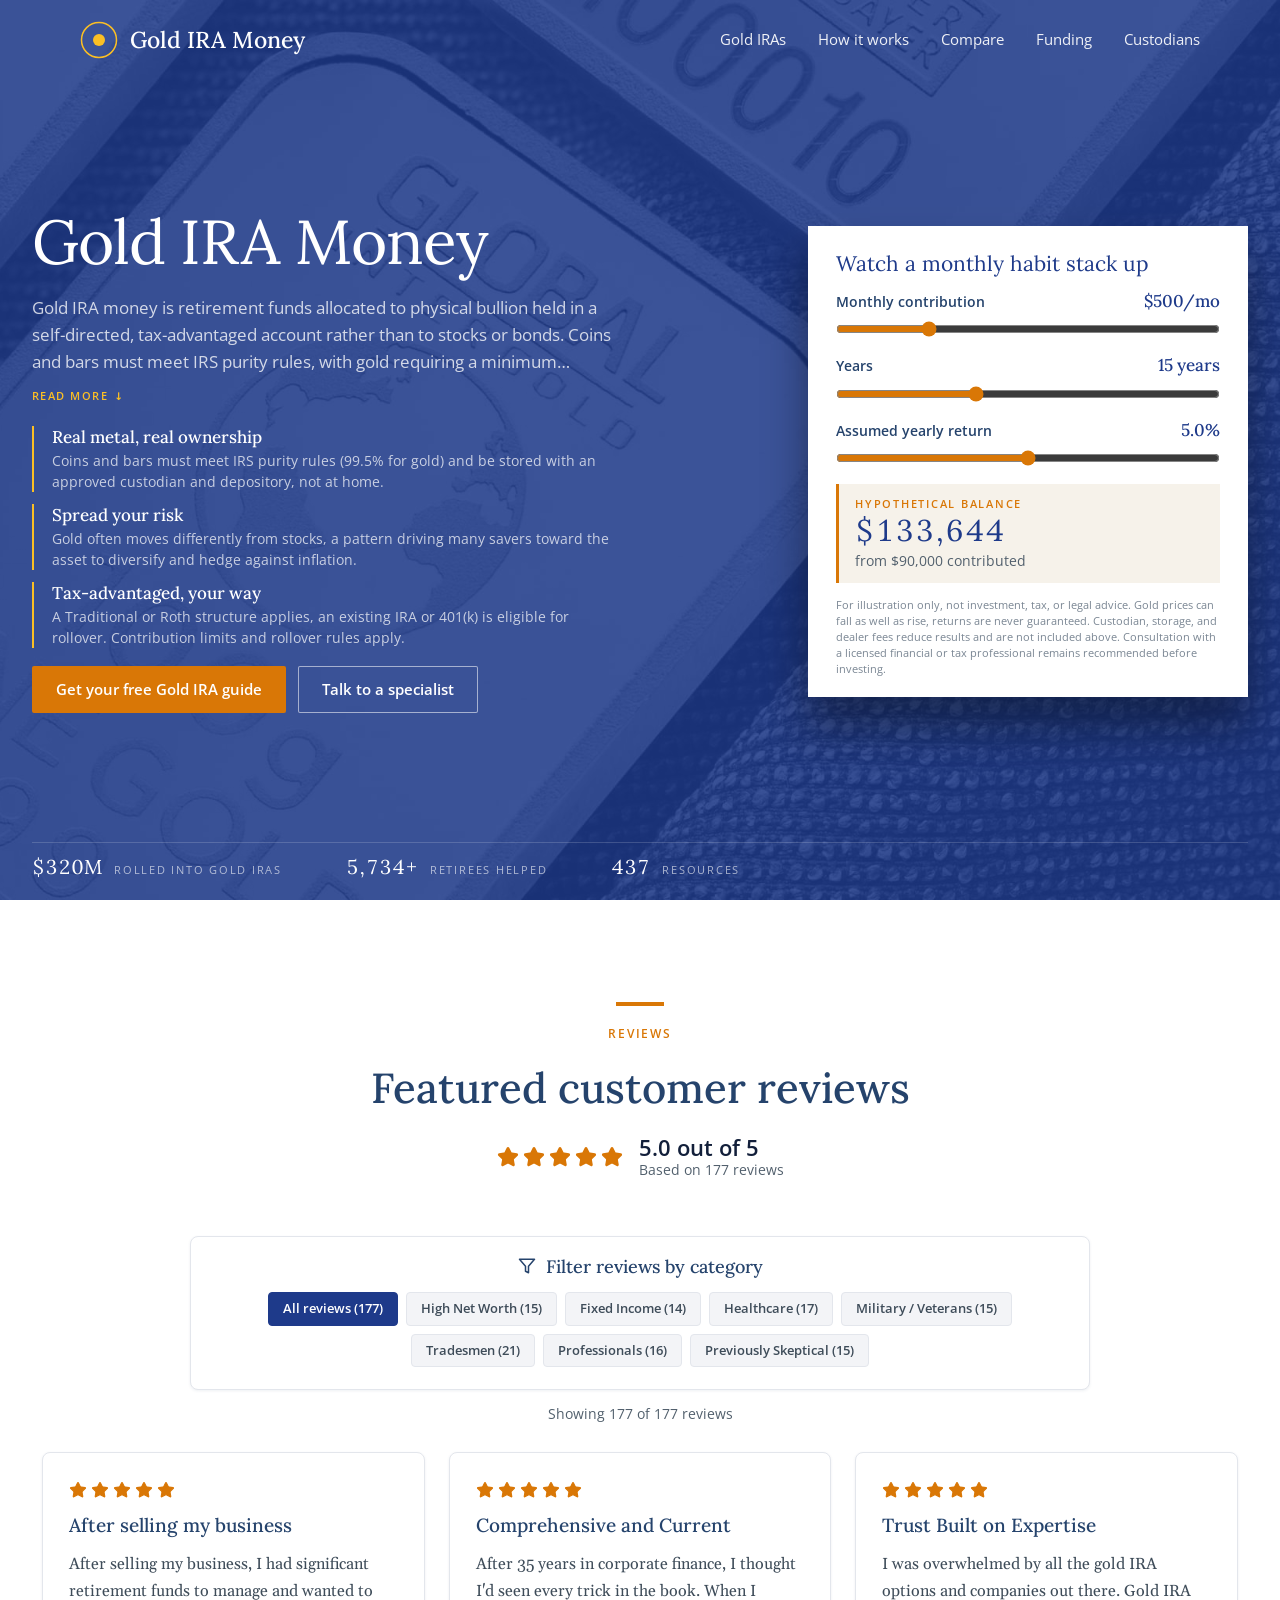
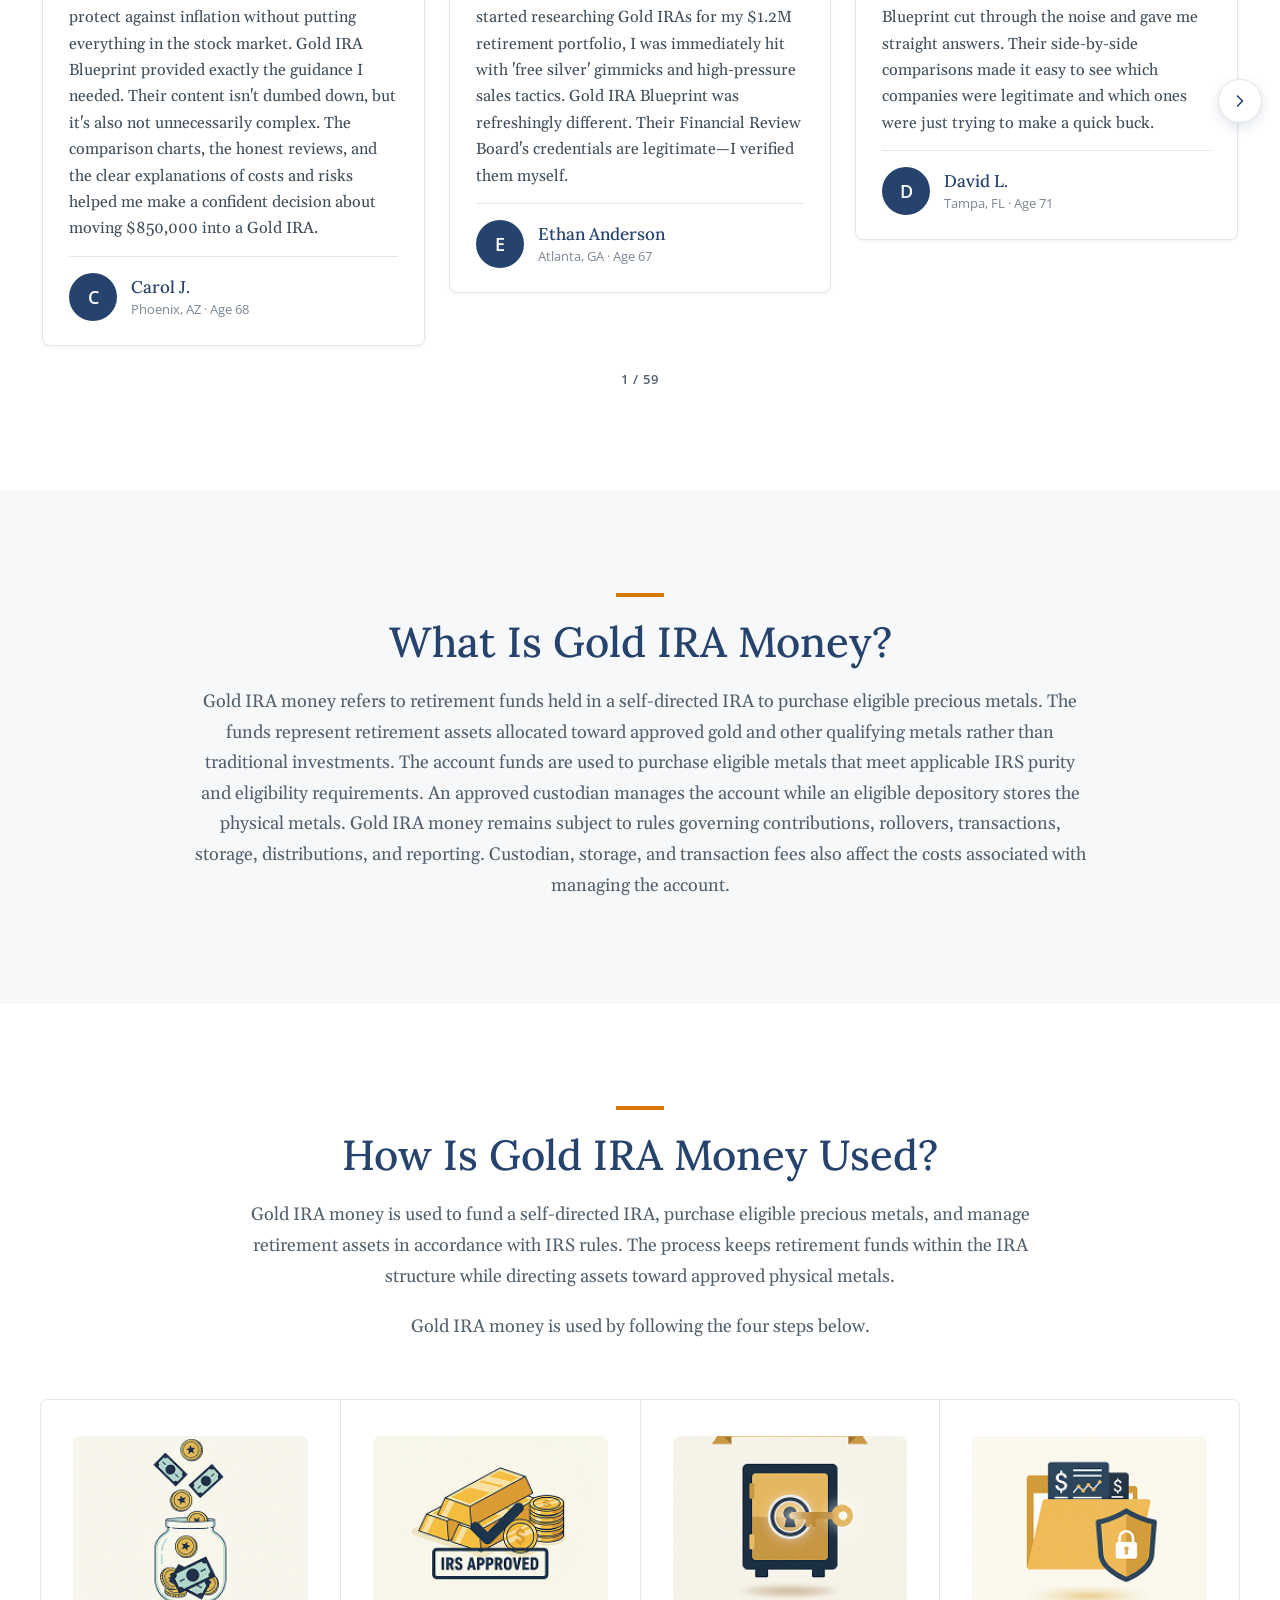
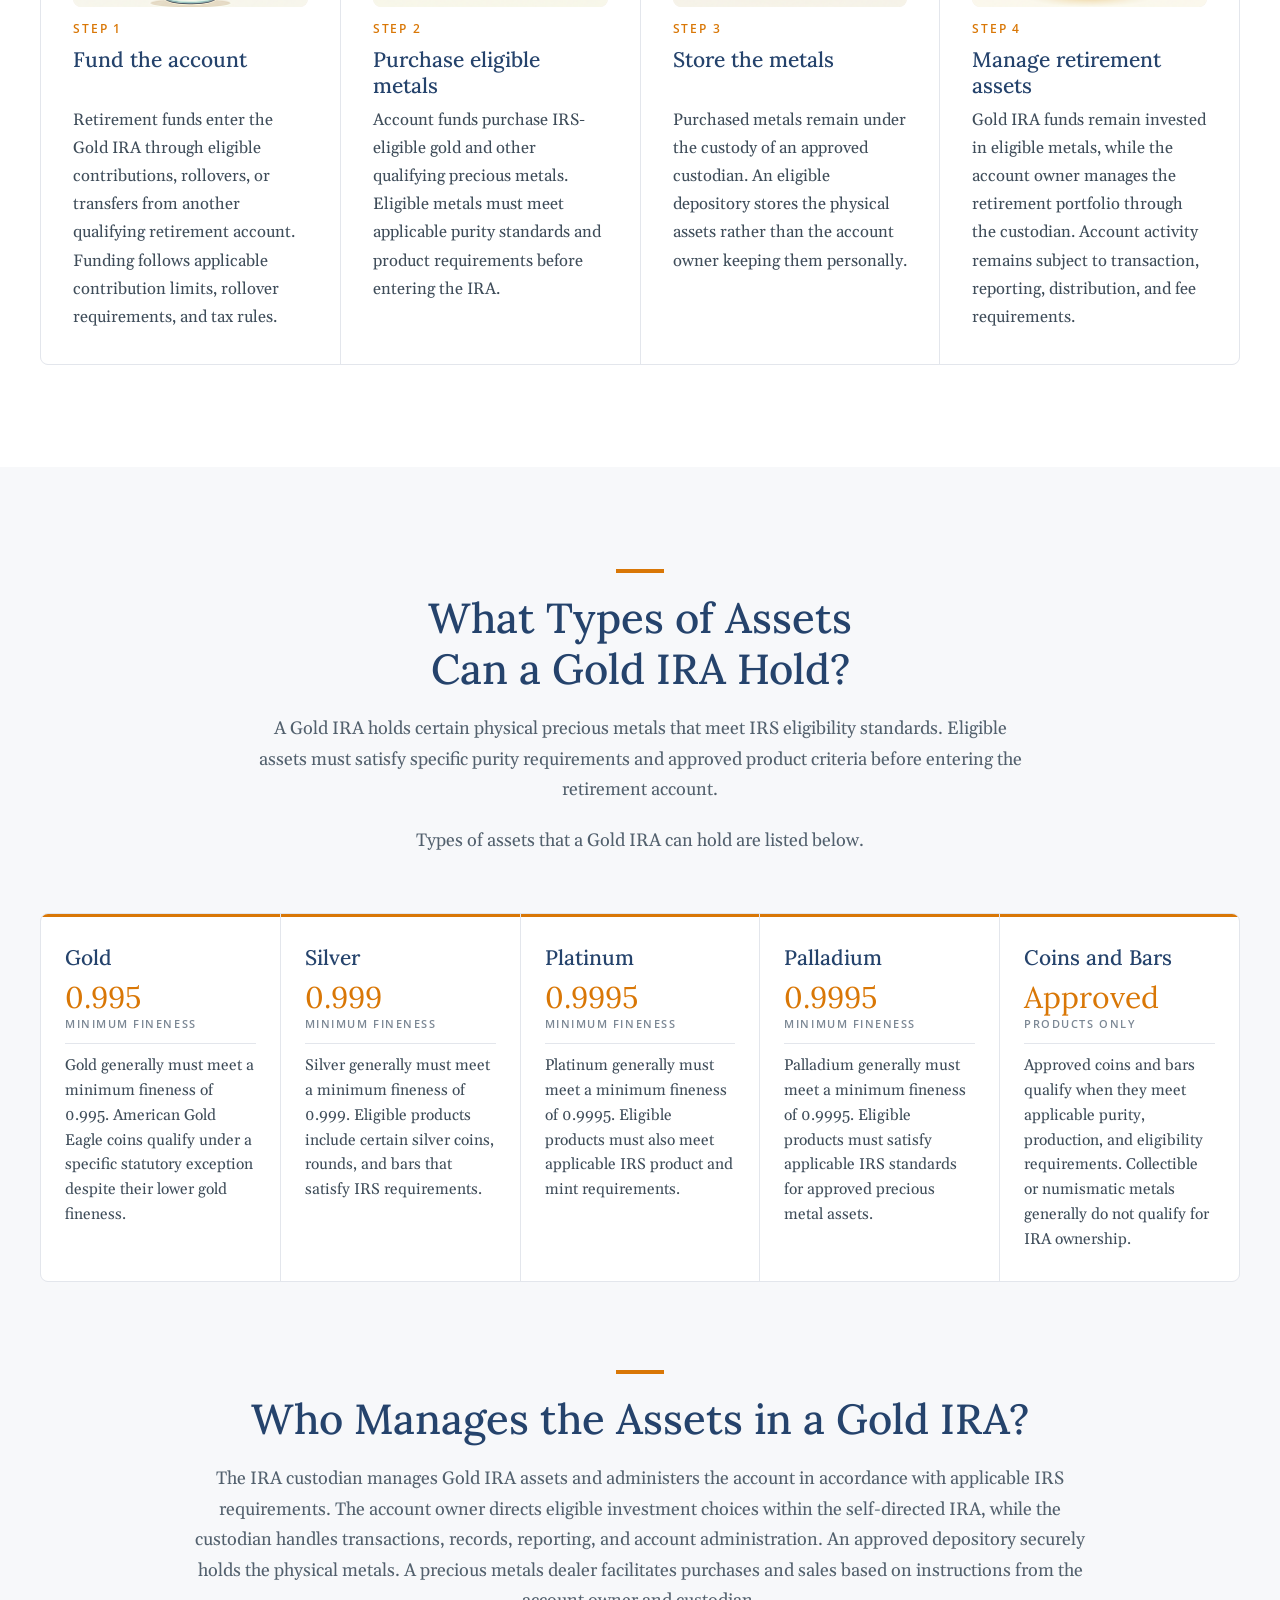
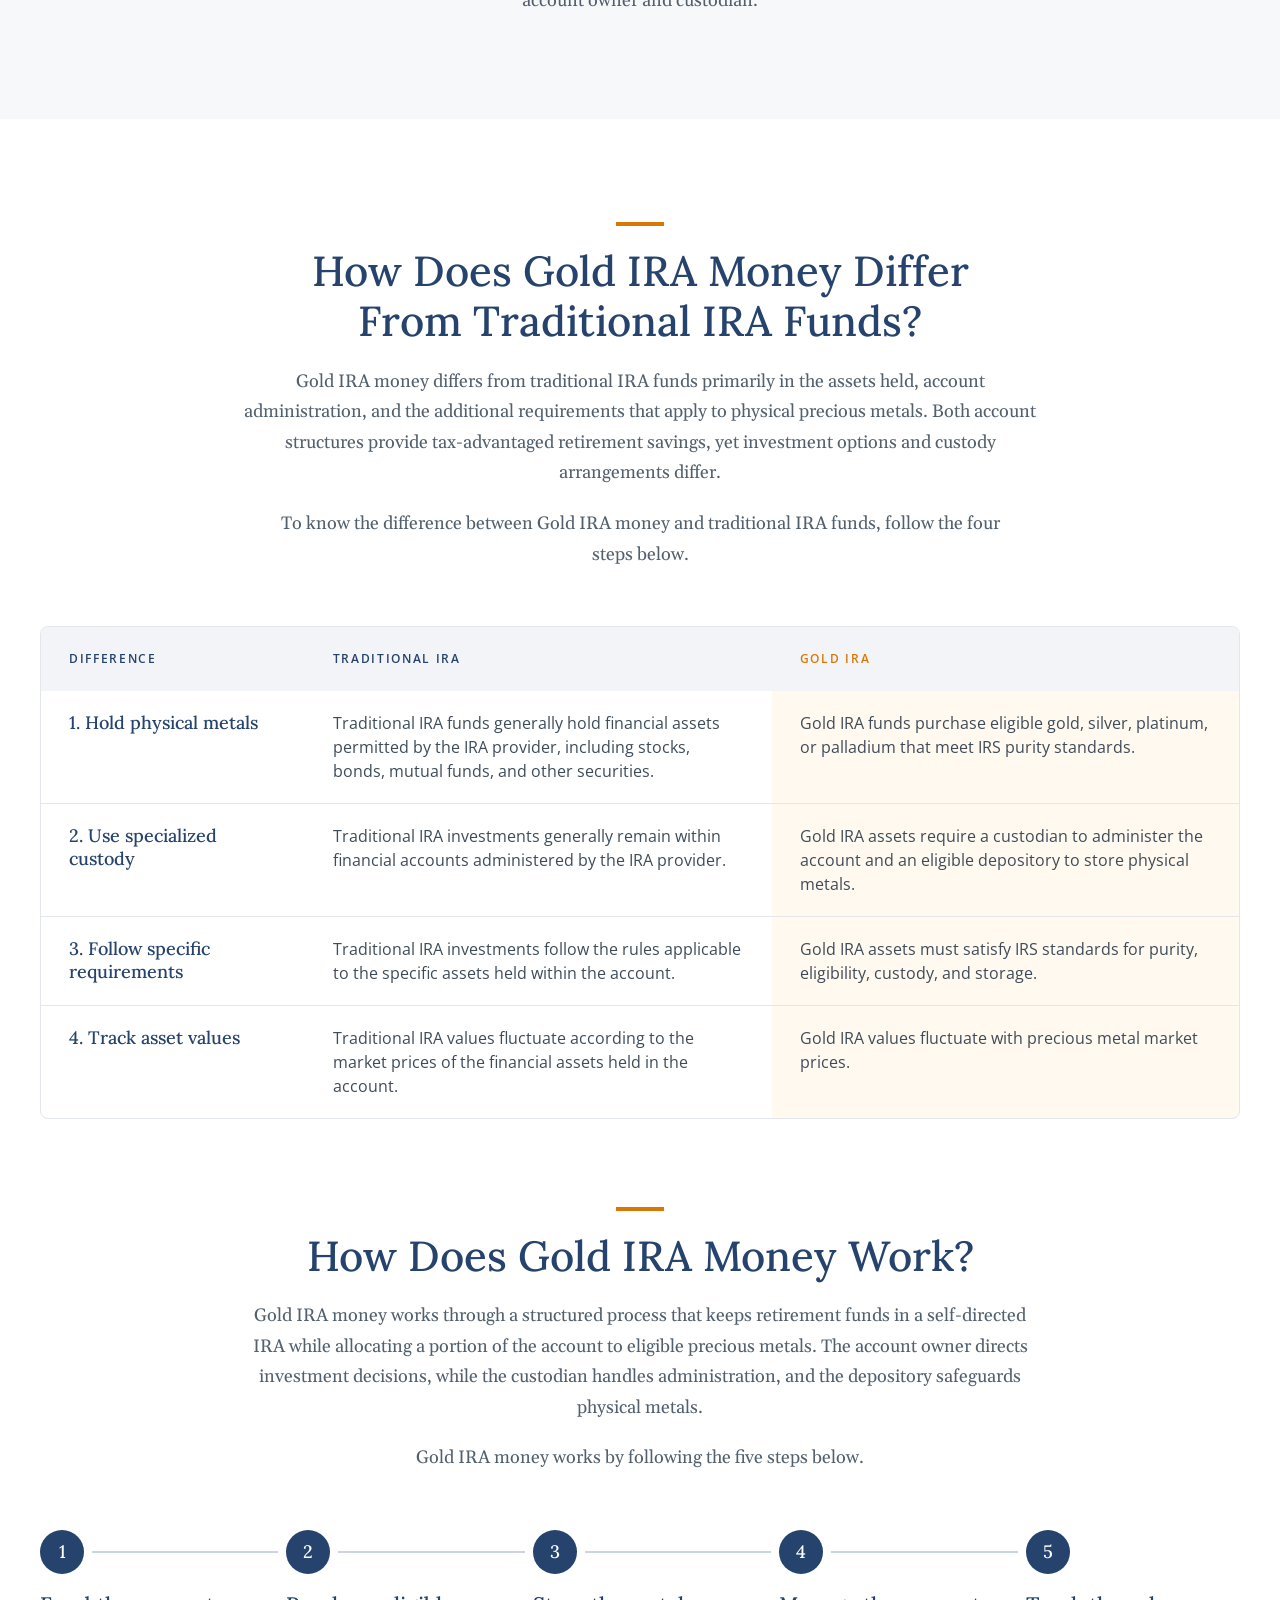
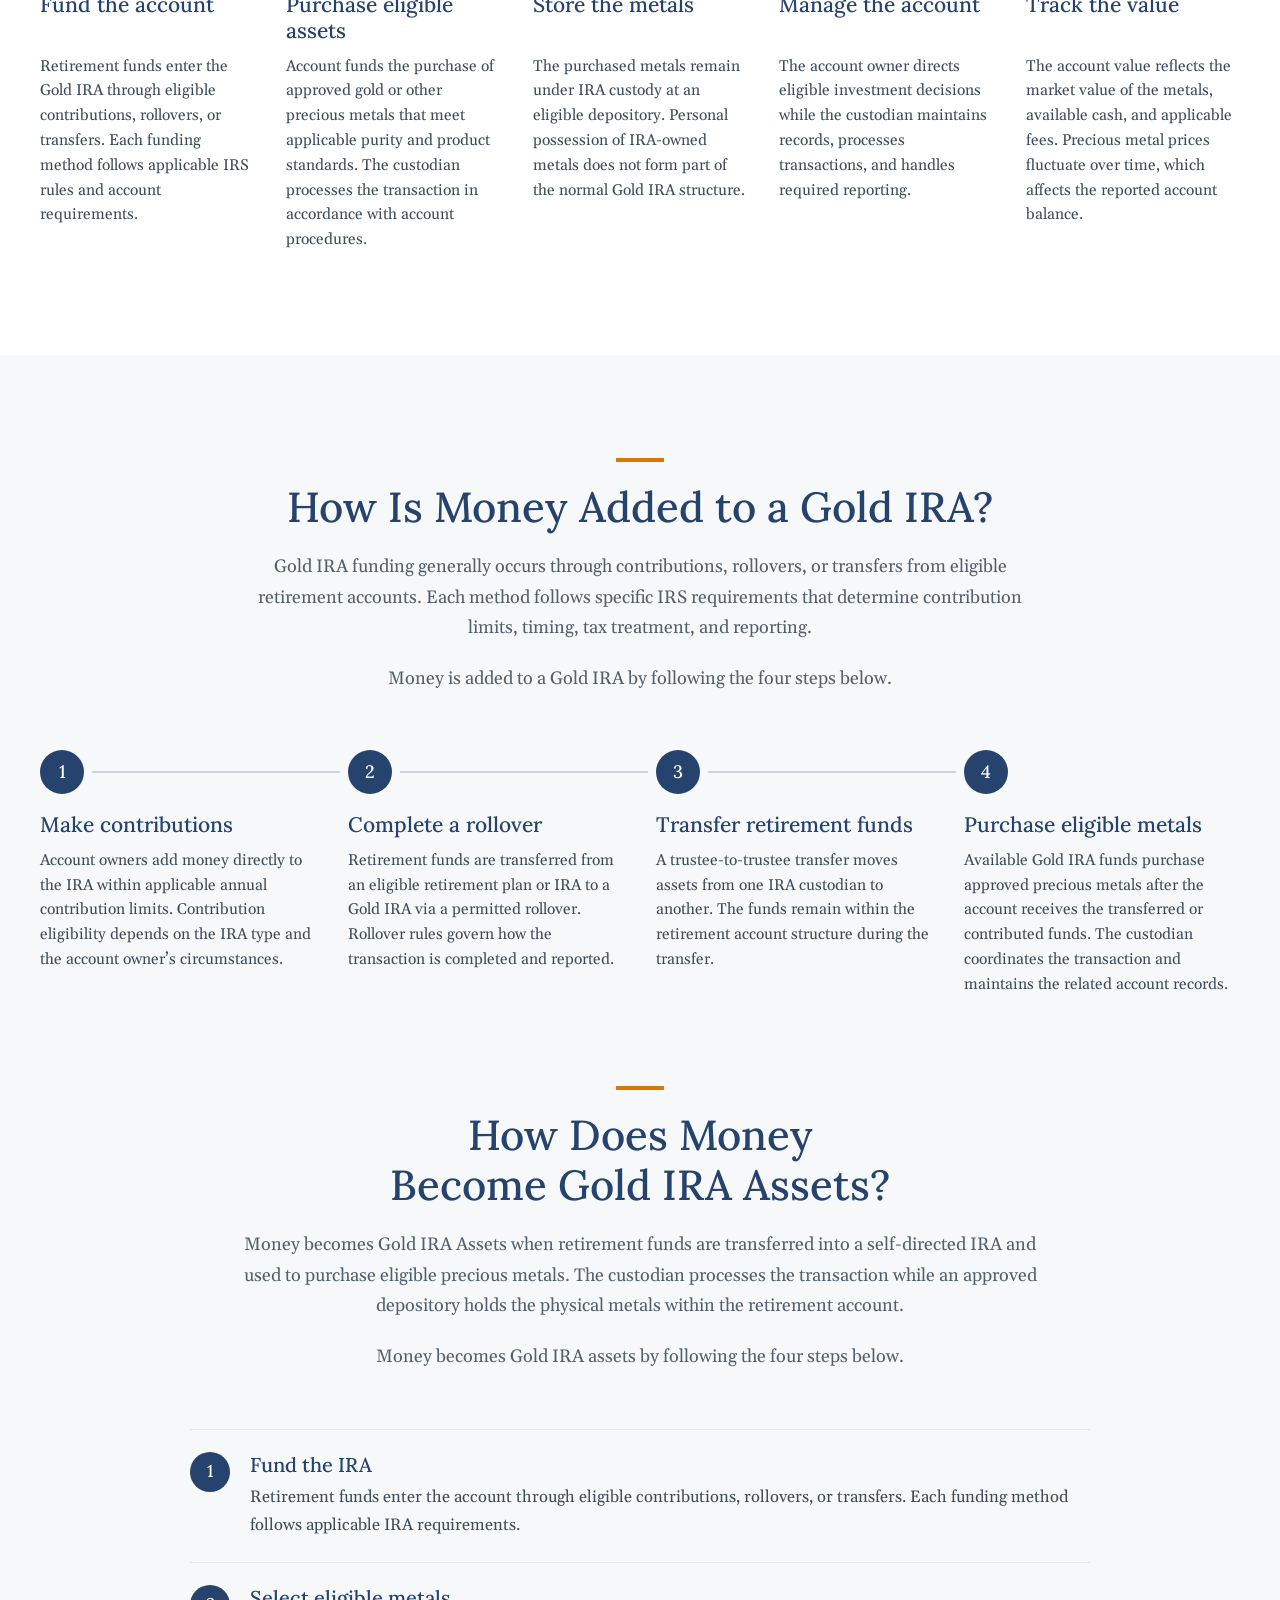
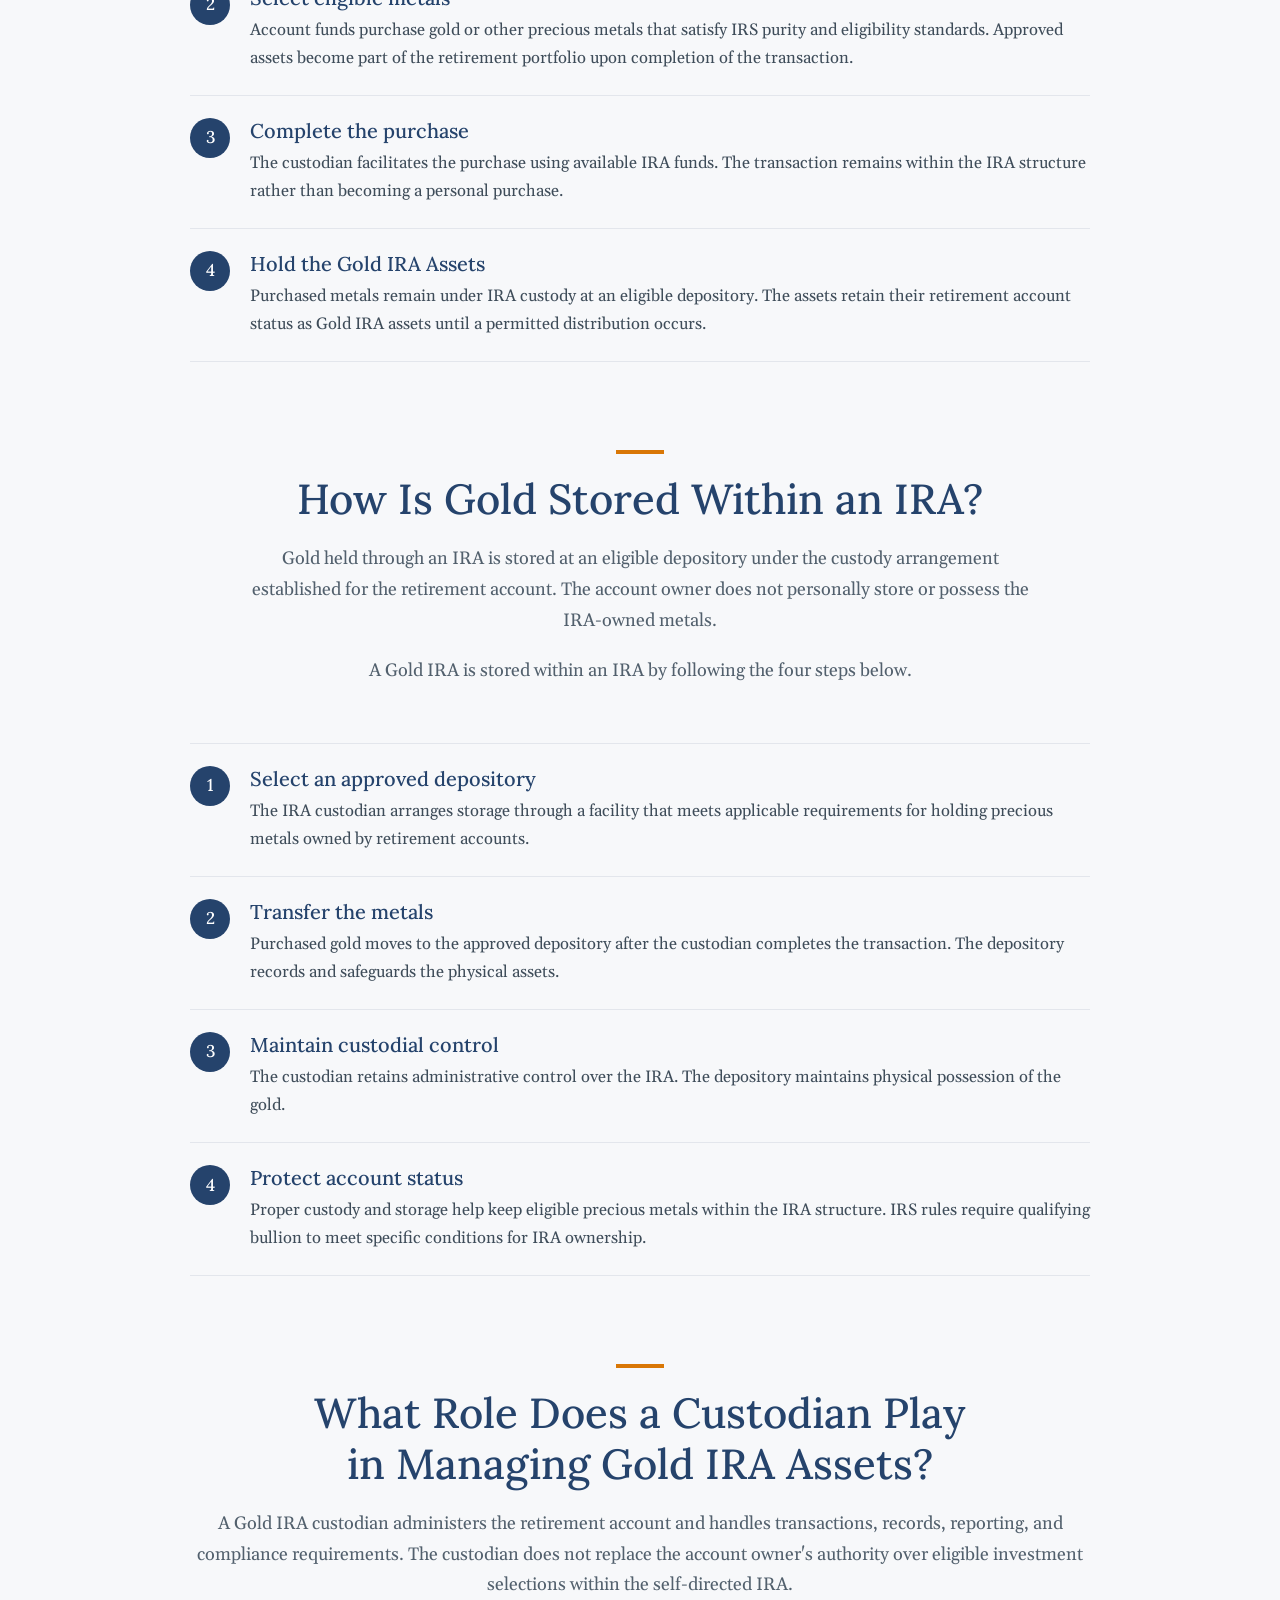
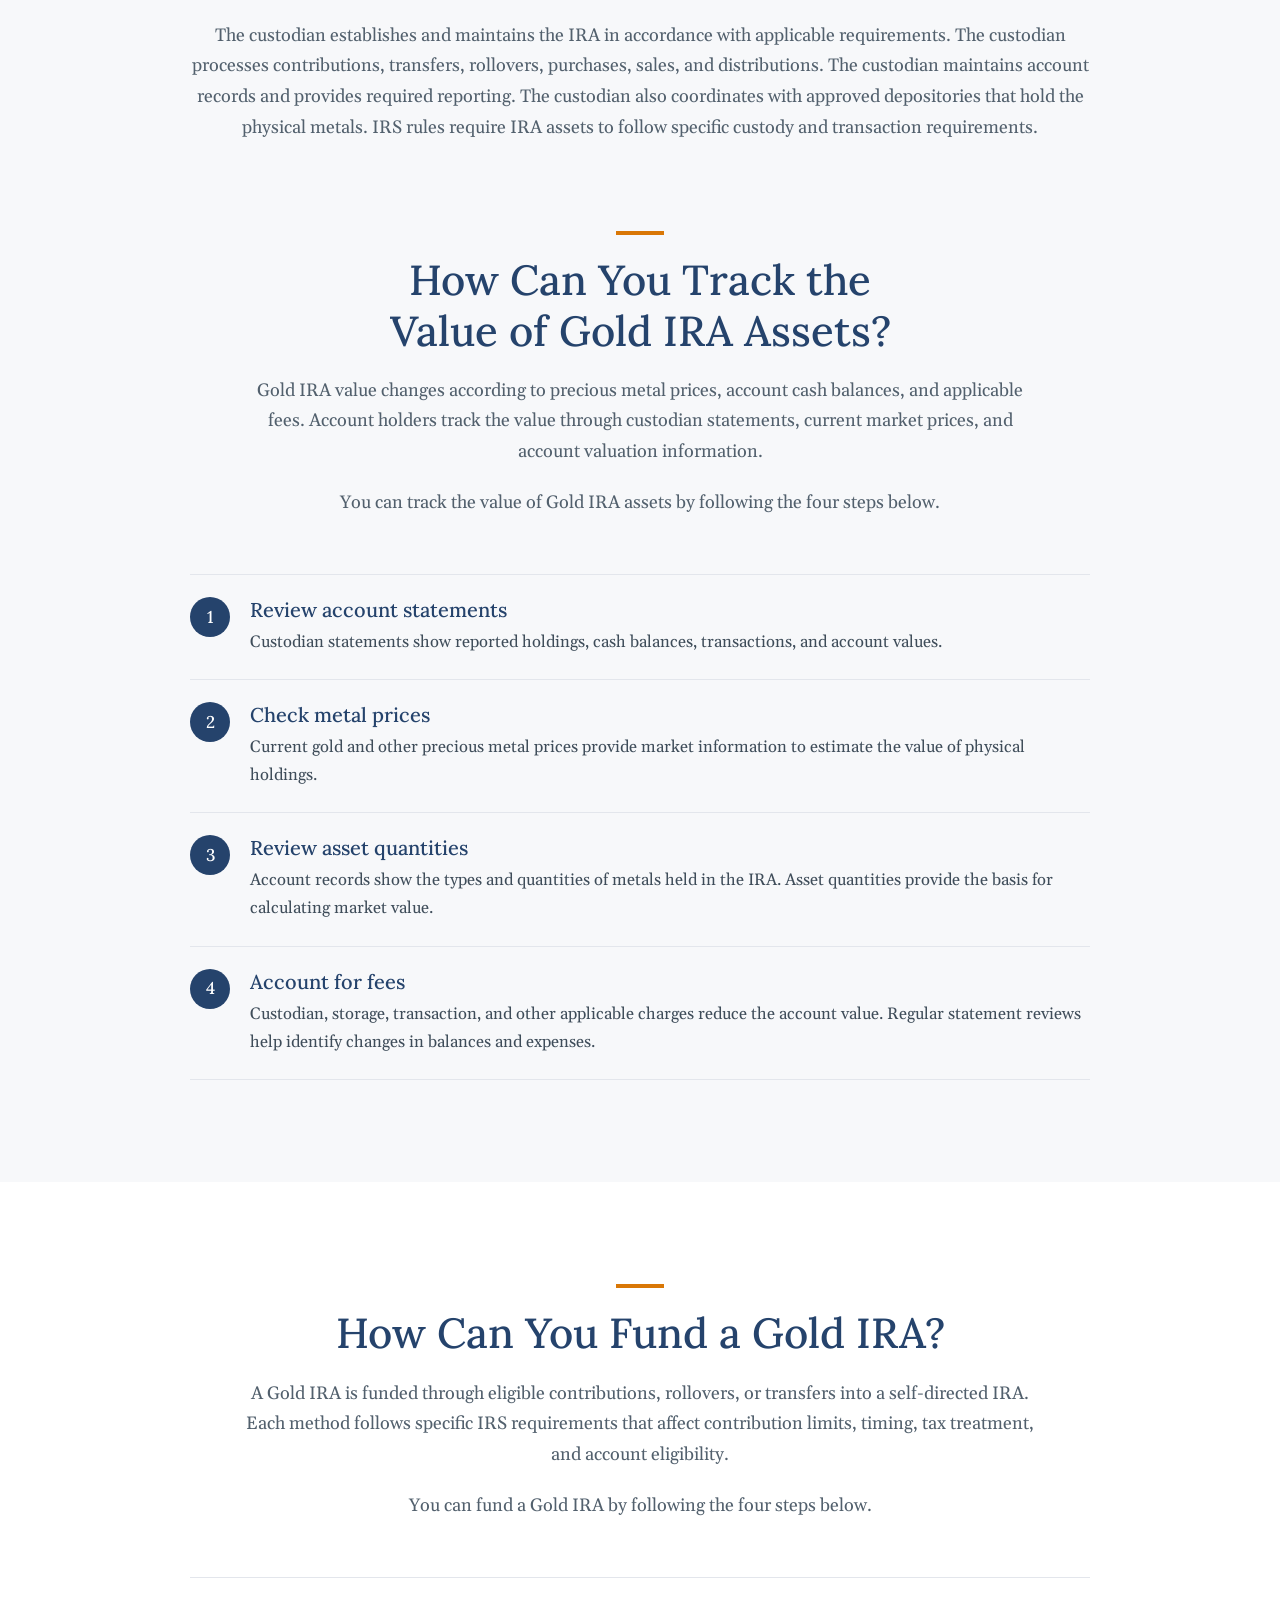
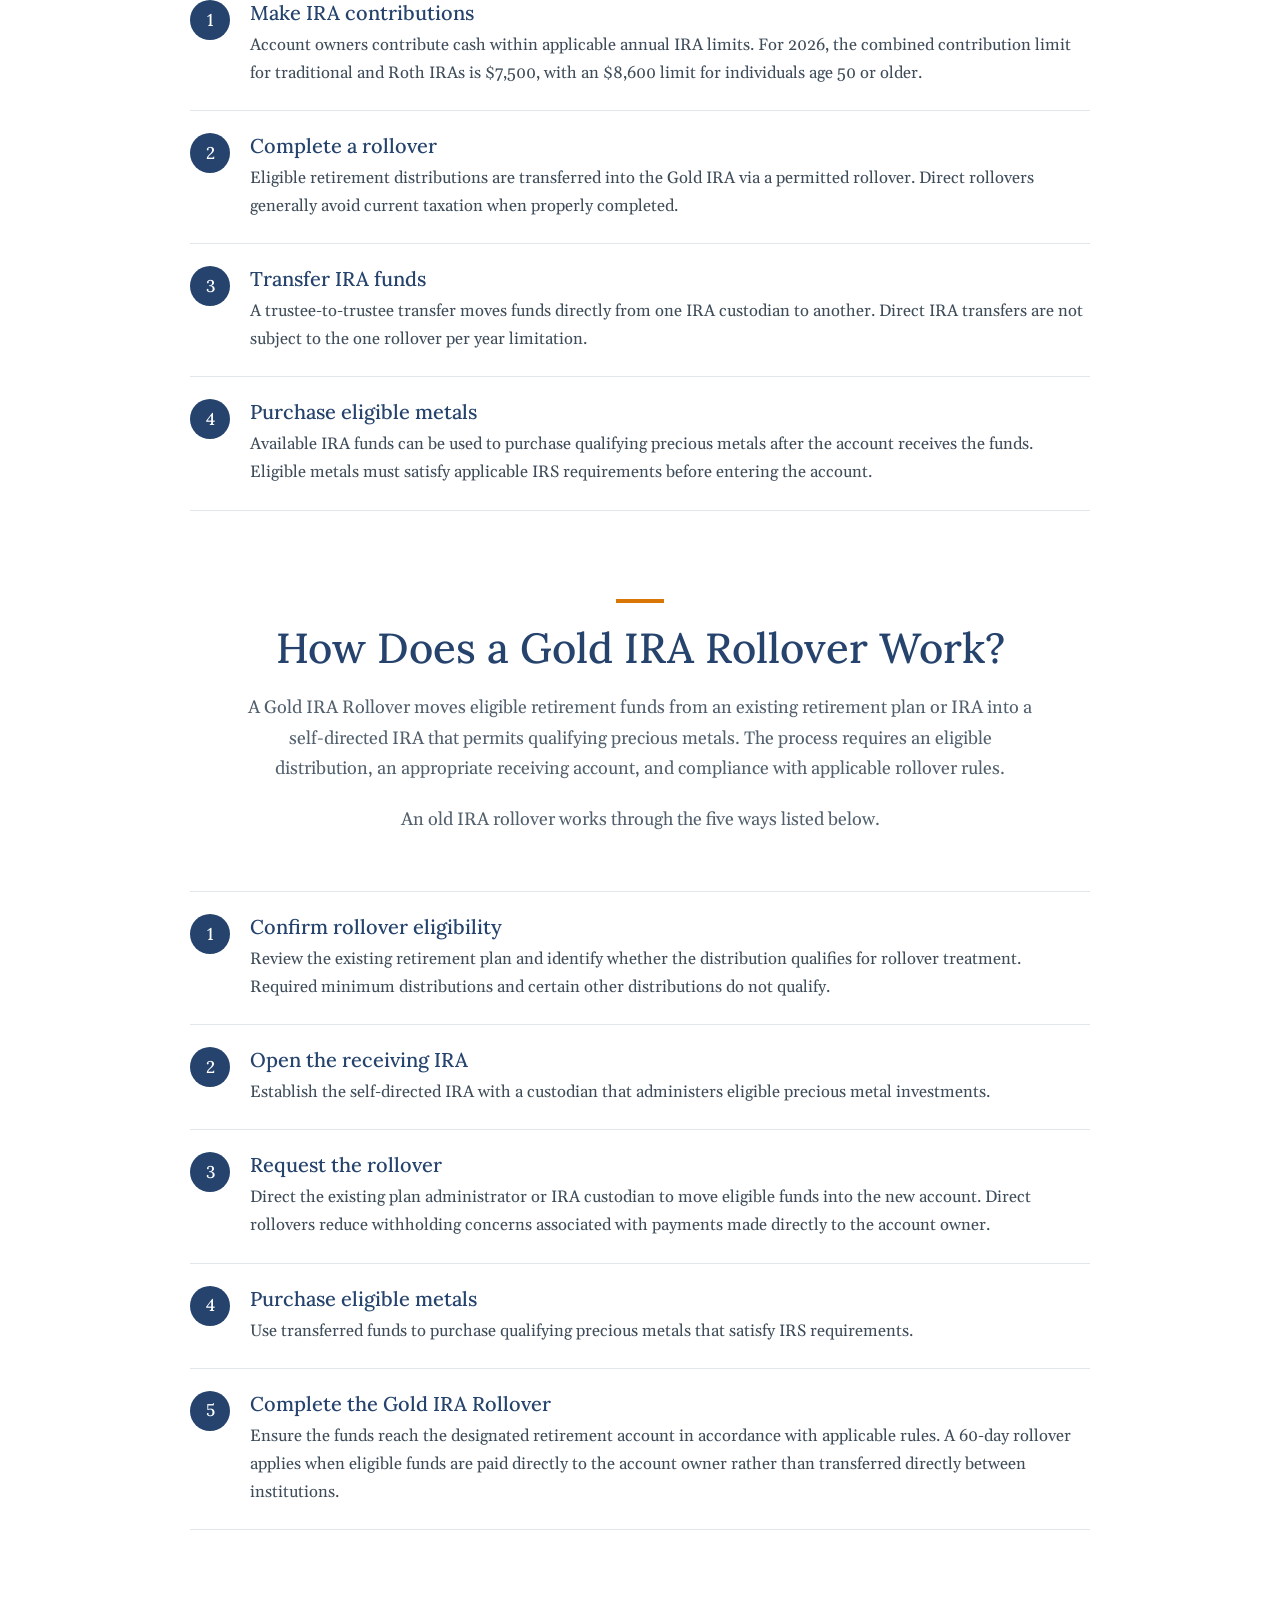
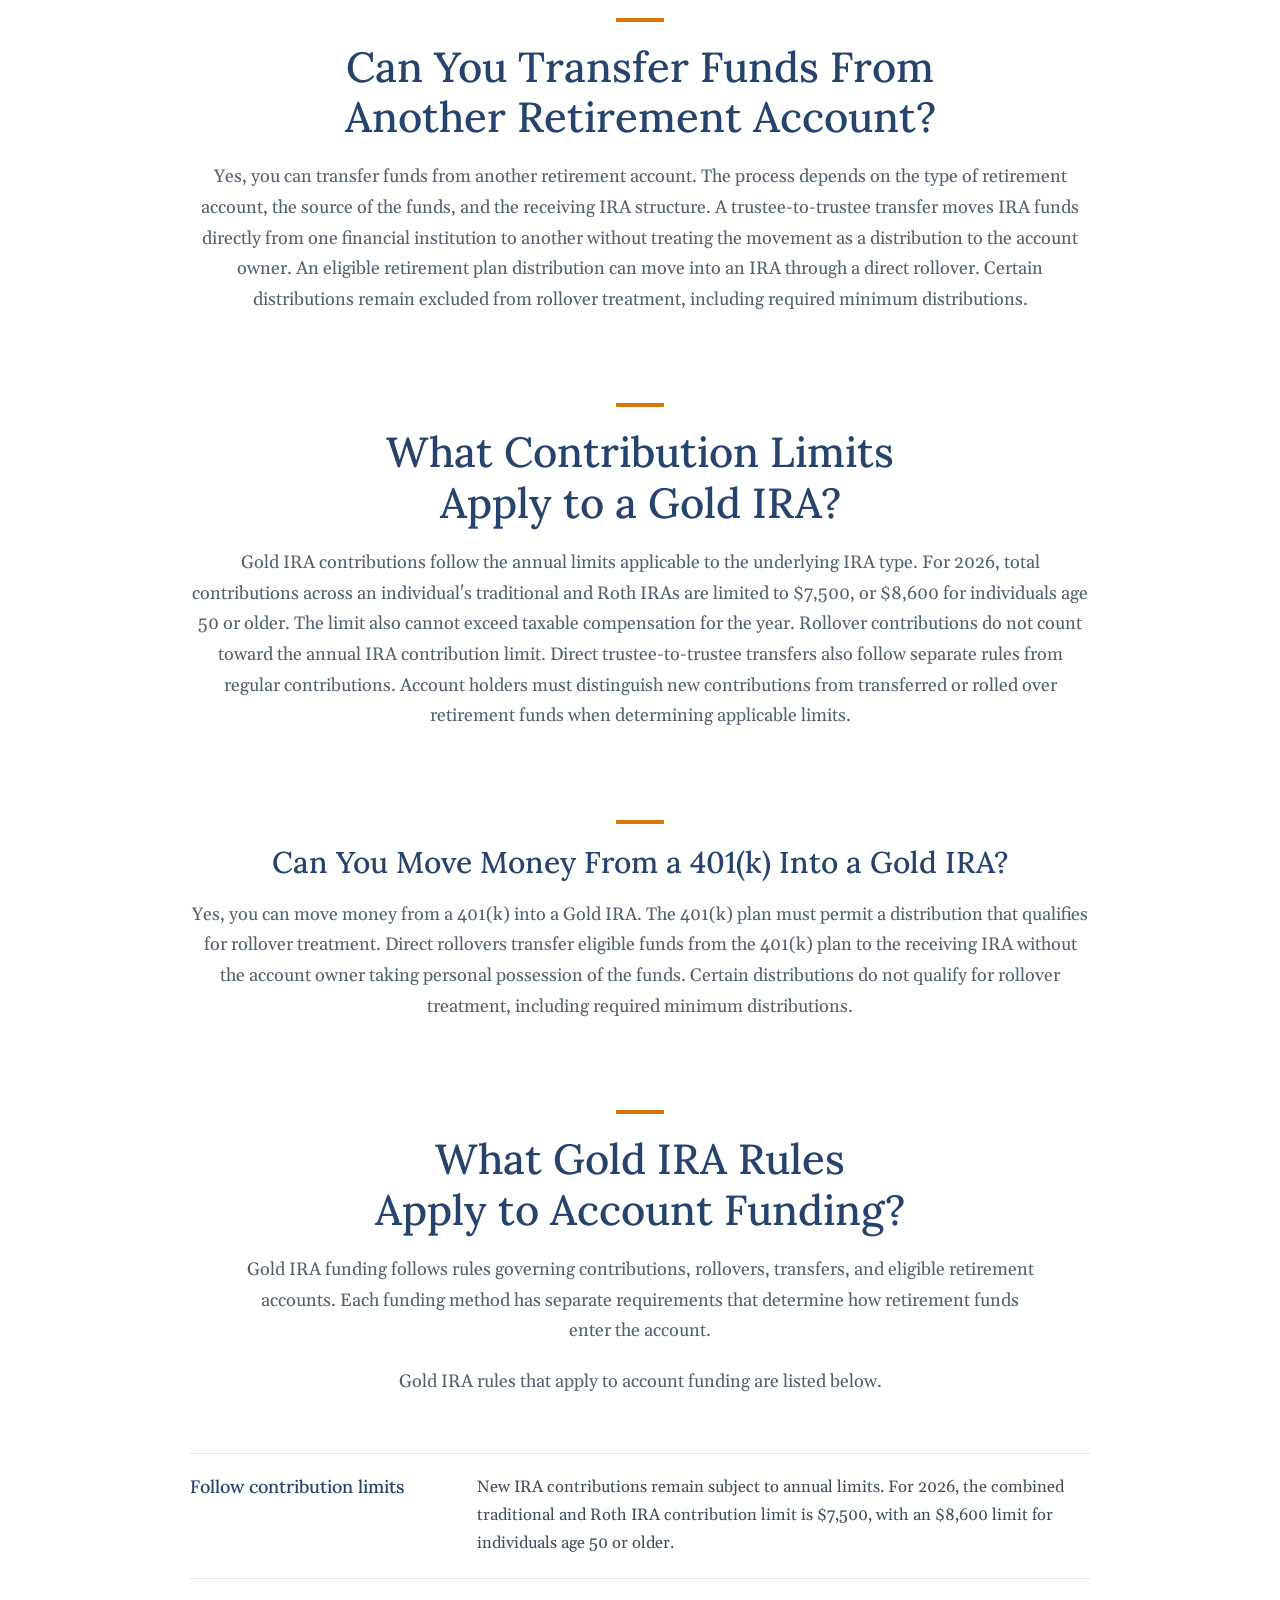
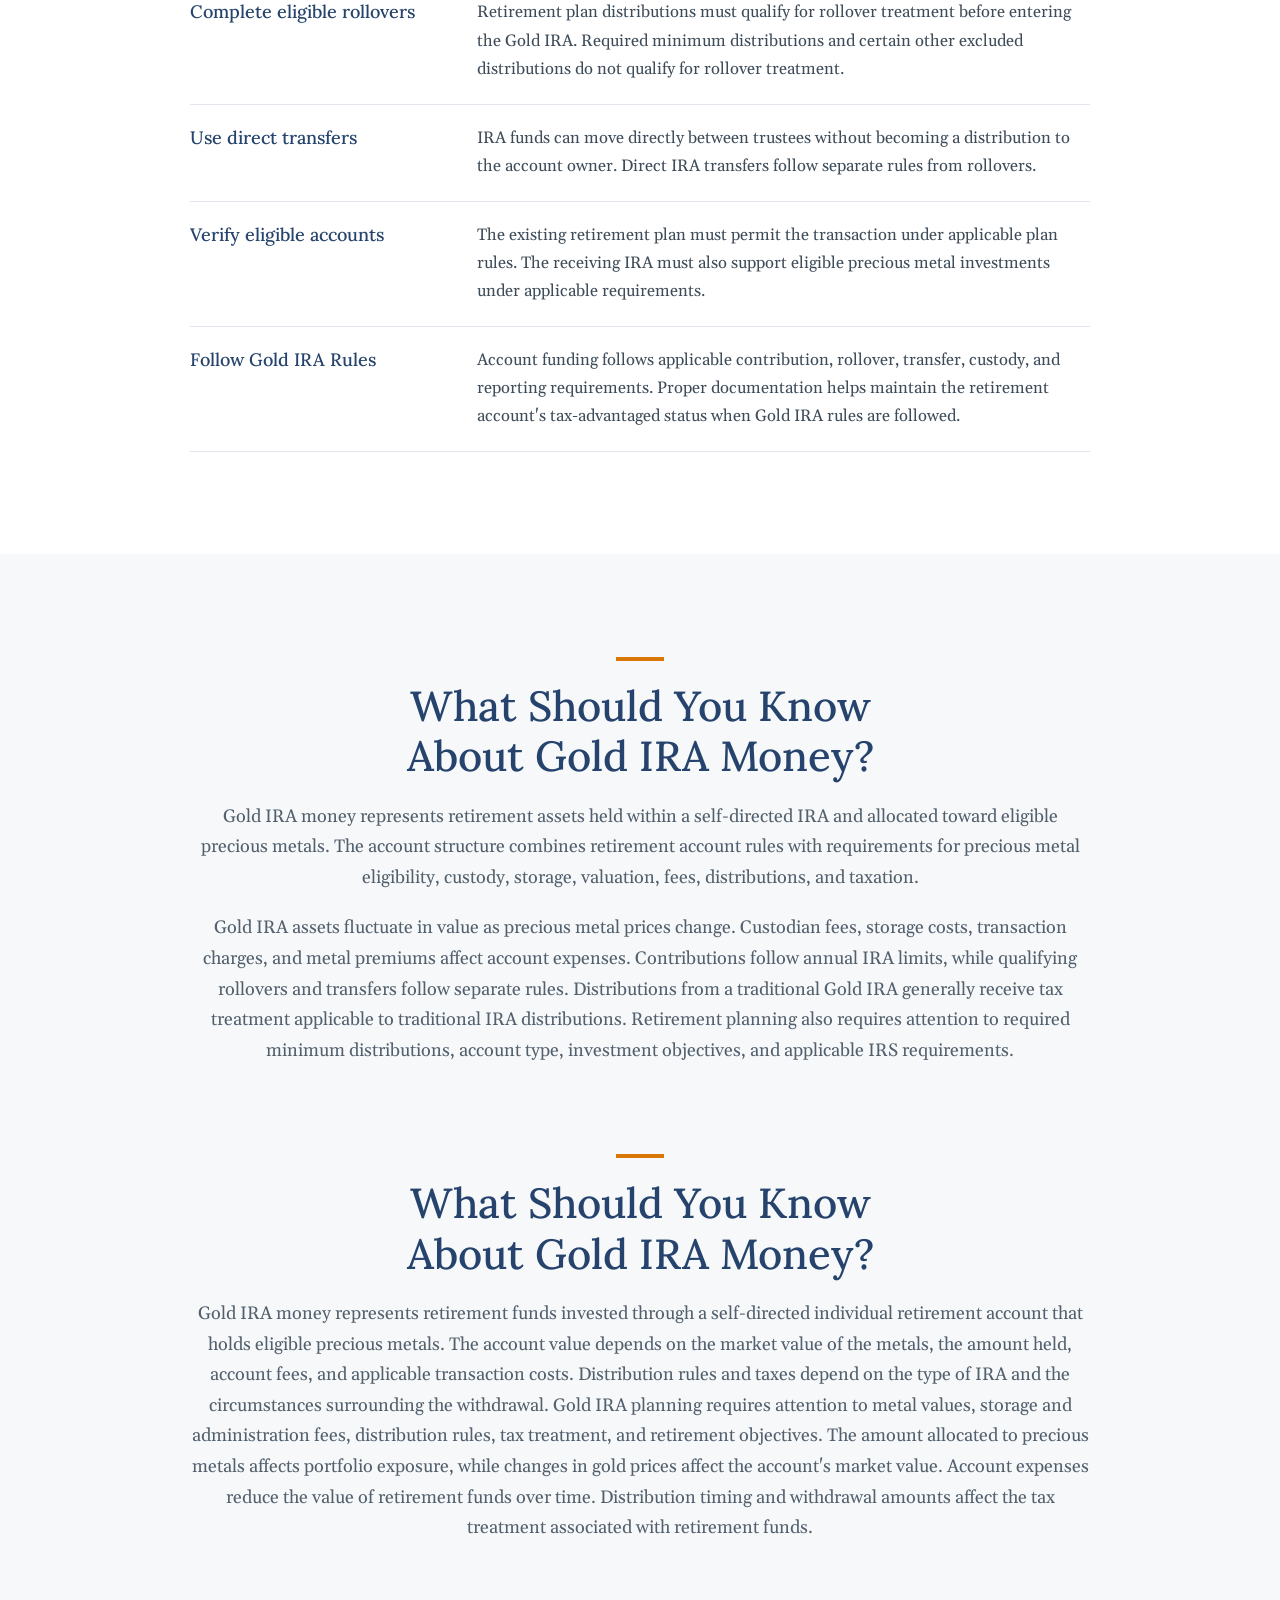
==== commit 8fb3ae60: "updates" ====
--- a/index.html
+++ b/index.html
@@ -67,9 +67,10 @@
     <section class="hero" id="top" aria-labelledby="hero-title">
       <div class="container hero__container hero__main">
         <div class="hero__copy">
-          <p class="hero__eyebrow">Independent · Fact-checked</p>
+          <!-- <p class="hero__eyebrow">Independent · Fact-checked</p> -->
           <h1 class="hero__title" id="hero-title">Gold IRA Money</h1>
-          <p class="hero__lede">Gold IRA money is retirement funds allocated to physical bullion held in a self-directed, tax-advantaged account rather than to stocks or bonds. Coins and bars must meet IRS purity rules, with gold requiring a minimum fineness of 99.5%, and be stored with an approved custodian and depository rather than at home. Gold often moves differently from stocks, a pattern driving many savers toward the asset to diversify and hedge against inflation. Account structure follows a Traditional or Roth format, an existing IRA or 401(k) eligible for rollover, and contribution limits and rollover rules apply based on the structure chosen.</p>
+          <p class="hero__lede clamp" id="hero-lede">Gold IRA money is retirement funds allocated to physical bullion held in a self-directed, tax-advantaged account rather than to stocks or bonds. Coins and bars must meet IRS purity rules, with gold requiring a minimum fineness of 99.5%, and be stored with an approved custodian and depository rather than at home. Gold often moves differently from stocks, a pattern driving many savers toward the asset to diversify and hedge against inflation. Account structure follows a Traditional or Roth format, an existing IRA or 401(k) eligible for rollover, and contribution limits and rollover rules apply based on the structure chosen.</p>
+          <button class="read-more read-more--on-dark" type="button" data-readmore="hero-lede" aria-controls="hero-lede" aria-expanded="false"><span>Read more</span><span aria-hidden="true">↓</span></button>
           <ul class="hero__points" role="list">
             <li>
               <p class="hero__point-title">Real metal, real ownership</p>
@@ -128,10 +129,8 @@
 
     <!-- ===================== REVIEWS ===================== -->
     <!--
-      TODO: placeholder cards. Replace with real, verifiable customer reviews before launch.
-      One <li class="reviews__item"> per review: data-category must match a filter chip's data-filter,
-      data-rating (1–5) feeds the average shown in the summary. Avatar: swap the <span> for
-      <img class="review__avatar" src="images/review-name.jpg" alt="" width="48" height="48">.
+      Reviews are data in js/reviews.js (copied from goldirablueprint.com/reviews/) and rendered into
+      #reviews-track from <template id="review-template">. Filter chips' data-filter = a review's `category`.
     -->
     <section class="section section--white" id="reviews" aria-labelledby="reviews-title">
       <div class="container">
@@ -143,184 +142,57 @@
           <div class="rating-summary">
             <span class="rating-summary__stars" aria-hidden="true"><svg class="icon" aria-hidden="true"><use href="#i-star"/></svg><svg class="icon" aria-hidden="true"><use href="#i-star"/></svg><svg class="icon" aria-hidden="true"><use href="#i-star"/></svg><svg class="icon" aria-hidden="true"><use href="#i-star"/></svg><svg class="icon" aria-hidden="true"><use href="#i-star"/></svg></span>
             <p><strong class="rating-summary__score" id="reviews-average">5.0 out of 5</strong>
-              <span class="rating-summary__count">Based on <span id="reviews-total">9</span> reviews</span></p>
-          </div>
-        </div>
-
-        <details class="review-filter">
-          <summary class="review-filter__toggle">
+              <span class="rating-summary__count">Based on <span id="reviews-total">177</span> reviews</span></p>
+          </div>
+        </div>
+
+        <div class="review-filter" role="group" aria-labelledby="review-filter-title">
+          <p class="review-filter__title" id="review-filter-title">
             <svg class="icon" aria-hidden="true"><use href="#i-filter"/></svg>
             Filter reviews by category
-            <svg class="icon review-filter__chevron" aria-hidden="true"><use href="#i-chevron"/></svg>
-          </summary>
-          <div class="review-filter__chips" role="group" aria-label="Review categories">
+          </p>
+          <div class="review-filter__chips">
             <button class="chip" type="button" data-filter="all" aria-pressed="true">All reviews</button>
             <button class="chip" type="button" data-filter="high-net-worth" aria-pressed="false">High Net Worth</button>
-            <button class="chip" type="button" data-filter="fixed-income" aria-pressed="false">Fixed Income</button>
+            <button class="chip" type="button" data-filter="modest-income" aria-pressed="false">Fixed Income</button>
             <button class="chip" type="button" data-filter="healthcare" aria-pressed="false">Healthcare</button>
-            <button class="chip" type="button" data-filter="military-veterans" aria-pressed="false">Military / Veterans</button>
-            <button class="chip" type="button" data-filter="tradesmen" aria-pressed="false">Tradesmen</button>
-            <button class="chip" type="button" data-filter="professionals" aria-pressed="false">Professionals</button>
-            <button class="chip" type="button" data-filter="previously-skeptical" aria-pressed="false">Previously Skeptical</button>
-          </div>
-        </details>
-        <p class="review-filter__status" id="reviews-status" aria-live="polite">Showing 9 of 9 reviews</p>
+            <button class="chip" type="button" data-filter="military" aria-pressed="false">Military / Veterans</button>
+            <button class="chip" type="button" data-filter="blue-collar" aria-pressed="false">Tradesmen</button>
+            <button class="chip" type="button" data-filter="professional" aria-pressed="false">Professionals</button>
+            <button class="chip" type="button" data-filter="skeptical" aria-pressed="false">Previously Skeptical</button>
+          </div>
+        </div>
+        <p class="review-filter__status" id="reviews-status" aria-live="polite">Showing 177 of 177 reviews</p>
 
         <div class="carousel" role="region" aria-roledescription="carousel" aria-label="Customer reviews">
           <button class="carousel__arrow carousel__arrow--prev" type="button" id="reviews-prev" aria-label="Previous reviews">
             <svg class="icon" aria-hidden="true"><use href="#i-chevron"/></svg>
           </button>
-          <ul class="carousel__track reviews" id="reviews-track" role="list" tabindex="0" aria-label="Reviews, scroll horizontally">
-            <li class="reviews__item" data-category="high-net-worth" data-rating="5">
-              <figure class="review">
-                <span class="review__stars" role="img" aria-label="5 out of 5 stars"><svg class="icon" aria-hidden="true"><use href="#i-star"/></svg><svg class="icon" aria-hidden="true"><use href="#i-star"/></svg><svg class="icon" aria-hidden="true"><use href="#i-star"/></svg><svg class="icon" aria-hidden="true"><use href="#i-star"/></svg><svg class="icon" aria-hidden="true"><use href="#i-star"/></svg></span>
-                <p class="review__title">Review title</p>
-                <blockquote class="review__quote">
-                  <p>Placeholder — replace with a real, verified customer review (High Net Worth).</p>
-                </blockquote>
-                <figcaption class="review__author">
-                  <span class="review__avatar" aria-hidden="true"><svg class="icon"><use href="#i-user"/></svg></span>
-                  <span class="review__who">
-                    <span class="review__name">Reviewer name</span>
-                    <span class="review__meta">City, State · Age</span>
-                  </span>
-                </figcaption>
-              </figure>
-            </li>
-            <li class="reviews__item" data-category="fixed-income" data-rating="5">
-              <figure class="review">
-                <span class="review__stars" role="img" aria-label="5 out of 5 stars"><svg class="icon" aria-hidden="true"><use href="#i-star"/></svg><svg class="icon" aria-hidden="true"><use href="#i-star"/></svg><svg class="icon" aria-hidden="true"><use href="#i-star"/></svg><svg class="icon" aria-hidden="true"><use href="#i-star"/></svg><svg class="icon" aria-hidden="true"><use href="#i-star"/></svg></span>
-                <p class="review__title">Review title</p>
-                <blockquote class="review__quote">
-                  <p>Placeholder — replace with a real, verified customer review (Fixed Income).</p>
-                </blockquote>
-                <figcaption class="review__author">
-                  <span class="review__avatar" aria-hidden="true"><svg class="icon"><use href="#i-user"/></svg></span>
-                  <span class="review__who">
-                    <span class="review__name">Reviewer name</span>
-                    <span class="review__meta">City, State · Age</span>
-                  </span>
-                </figcaption>
-              </figure>
-            </li>
-            <li class="reviews__item" data-category="healthcare" data-rating="5">
-              <figure class="review">
-                <span class="review__stars" role="img" aria-label="5 out of 5 stars"><svg class="icon" aria-hidden="true"><use href="#i-star"/></svg><svg class="icon" aria-hidden="true"><use href="#i-star"/></svg><svg class="icon" aria-hidden="true"><use href="#i-star"/></svg><svg class="icon" aria-hidden="true"><use href="#i-star"/></svg><svg class="icon" aria-hidden="true"><use href="#i-star"/></svg></span>
-                <p class="review__title">Review title</p>
-                <blockquote class="review__quote">
-                  <p>Placeholder — replace with a real, verified customer review (Healthcare).</p>
-                </blockquote>
-                <figcaption class="review__author">
-                  <span class="review__avatar" aria-hidden="true"><svg class="icon"><use href="#i-user"/></svg></span>
-                  <span class="review__who">
-                    <span class="review__name">Reviewer name</span>
-                    <span class="review__meta">City, State · Age</span>
-                  </span>
-                </figcaption>
-              </figure>
-            </li>
-            <li class="reviews__item" data-category="military-veterans" data-rating="5">
-              <figure class="review">
-                <span class="review__stars" role="img" aria-label="5 out of 5 stars"><svg class="icon" aria-hidden="true"><use href="#i-star"/></svg><svg class="icon" aria-hidden="true"><use href="#i-star"/></svg><svg class="icon" aria-hidden="true"><use href="#i-star"/></svg><svg class="icon" aria-hidden="true"><use href="#i-star"/></svg><svg class="icon" aria-hidden="true"><use href="#i-star"/></svg></span>
-                <p class="review__title">Review title</p>
-                <blockquote class="review__quote">
-                  <p>Placeholder — replace with a real, verified customer review (Military / Veterans).</p>
-                </blockquote>
-                <figcaption class="review__author">
-                  <span class="review__avatar" aria-hidden="true"><svg class="icon"><use href="#i-user"/></svg></span>
-                  <span class="review__who">
-                    <span class="review__name">Reviewer name</span>
-                    <span class="review__meta">City, State · Age</span>
-                  </span>
-                </figcaption>
-              </figure>
-            </li>
-            <li class="reviews__item" data-category="tradesmen" data-rating="5">
-              <figure class="review">
-                <span class="review__stars" role="img" aria-label="5 out of 5 stars"><svg class="icon" aria-hidden="true"><use href="#i-star"/></svg><svg class="icon" aria-hidden="true"><use href="#i-star"/></svg><svg class="icon" aria-hidden="true"><use href="#i-star"/></svg><svg class="icon" aria-hidden="true"><use href="#i-star"/></svg><svg class="icon" aria-hidden="true"><use href="#i-star"/></svg></span>
-                <p class="review__title">Review title</p>
-                <blockquote class="review__quote">
-                  <p>Placeholder — replace with a real, verified customer review (Tradesmen).</p>
-                </blockquote>
-                <figcaption class="review__author">
-                  <span class="review__avatar" aria-hidden="true"><svg class="icon"><use href="#i-user"/></svg></span>
-                  <span class="review__who">
-                    <span class="review__name">Reviewer name</span>
-                    <span class="review__meta">City, State · Age</span>
-                  </span>
-                </figcaption>
-              </figure>
-            </li>
-            <li class="reviews__item" data-category="professionals" data-rating="5">
-              <figure class="review">
-                <span class="review__stars" role="img" aria-label="5 out of 5 stars"><svg class="icon" aria-hidden="true"><use href="#i-star"/></svg><svg class="icon" aria-hidden="true"><use href="#i-star"/></svg><svg class="icon" aria-hidden="true"><use href="#i-star"/></svg><svg class="icon" aria-hidden="true"><use href="#i-star"/></svg><svg class="icon" aria-hidden="true"><use href="#i-star"/></svg></span>
-                <p class="review__title">Review title</p>
-                <blockquote class="review__quote">
-                  <p>Placeholder — replace with a real, verified customer review (Professionals).</p>
-                </blockquote>
-                <figcaption class="review__author">
-                  <span class="review__avatar" aria-hidden="true"><svg class="icon"><use href="#i-user"/></svg></span>
-                  <span class="review__who">
-                    <span class="review__name">Reviewer name</span>
-                    <span class="review__meta">City, State · Age</span>
-                  </span>
-                </figcaption>
-              </figure>
-            </li>
-            <li class="reviews__item" data-category="previously-skeptical" data-rating="5">
-              <figure class="review">
-                <span class="review__stars" role="img" aria-label="5 out of 5 stars"><svg class="icon" aria-hidden="true"><use href="#i-star"/></svg><svg class="icon" aria-hidden="true"><use href="#i-star"/></svg><svg class="icon" aria-hidden="true"><use href="#i-star"/></svg><svg class="icon" aria-hidden="true"><use href="#i-star"/></svg><svg class="icon" aria-hidden="true"><use href="#i-star"/></svg></span>
-                <p class="review__title">Review title</p>
-                <blockquote class="review__quote">
-                  <p>Placeholder — replace with a real, verified customer review (Previously Skeptical).</p>
-                </blockquote>
-                <figcaption class="review__author">
-                  <span class="review__avatar" aria-hidden="true"><svg class="icon"><use href="#i-user"/></svg></span>
-                  <span class="review__who">
-                    <span class="review__name">Reviewer name</span>
-                    <span class="review__meta">City, State · Age</span>
-                  </span>
-                </figcaption>
-              </figure>
-            </li>
-            <li class="reviews__item" data-category="high-net-worth" data-rating="5">
-              <figure class="review">
-                <span class="review__stars" role="img" aria-label="5 out of 5 stars"><svg class="icon" aria-hidden="true"><use href="#i-star"/></svg><svg class="icon" aria-hidden="true"><use href="#i-star"/></svg><svg class="icon" aria-hidden="true"><use href="#i-star"/></svg><svg class="icon" aria-hidden="true"><use href="#i-star"/></svg><svg class="icon" aria-hidden="true"><use href="#i-star"/></svg></span>
-                <p class="review__title">Review title</p>
-                <blockquote class="review__quote">
-                  <p>Placeholder — replace with a real, verified customer review (High Net Worth).</p>
-                </blockquote>
-                <figcaption class="review__author">
-                  <span class="review__avatar" aria-hidden="true"><svg class="icon"><use href="#i-user"/></svg></span>
-                  <span class="review__who">
-                    <span class="review__name">Reviewer name</span>
-                    <span class="review__meta">City, State · Age</span>
-                  </span>
-                </figcaption>
-              </figure>
-            </li>
-            <li class="reviews__item" data-category="tradesmen" data-rating="5">
-              <figure class="review">
-                <span class="review__stars" role="img" aria-label="5 out of 5 stars"><svg class="icon" aria-hidden="true"><use href="#i-star"/></svg><svg class="icon" aria-hidden="true"><use href="#i-star"/></svg><svg class="icon" aria-hidden="true"><use href="#i-star"/></svg><svg class="icon" aria-hidden="true"><use href="#i-star"/></svg><svg class="icon" aria-hidden="true"><use href="#i-star"/></svg></span>
-                <p class="review__title">Review title</p>
-                <blockquote class="review__quote">
-                  <p>Placeholder — replace with a real, verified customer review (Tradesmen).</p>
-                </blockquote>
-                <figcaption class="review__author">
-                  <span class="review__avatar" aria-hidden="true"><svg class="icon"><use href="#i-user"/></svg></span>
-                  <span class="review__who">
-                    <span class="review__name">Reviewer name</span>
-                    <span class="review__meta">City, State · Age</span>
-                  </span>
-                </figcaption>
-              </figure>
-            </li>
-          </ul>
+          <ul class="carousel__track reviews" id="reviews-track" role="list" tabindex="0" aria-label="Reviews, scroll horizontally"></ul>
           <button class="carousel__arrow carousel__arrow--next" type="button" id="reviews-next" aria-label="Next reviews">
             <svg class="icon" aria-hidden="true"><use href="#i-chevron"/></svg>
           </button>
         </div>
         <div class="carousel__dots" id="reviews-dots" role="group" aria-label="Review pages"></div>
+        <p class="carousel__counter" id="reviews-counter" hidden></p>
+        <noscript><p class="review-filter__status">Customer reviews need JavaScript to display.</p></noscript>
+
+        <template id="review-template">
+          <li class="reviews__item">
+            <figure class="review">
+              <span class="review__stars" role="img"><svg class="icon" aria-hidden="true"><use href="#i-star"/></svg><svg class="icon" aria-hidden="true"><use href="#i-star"/></svg><svg class="icon" aria-hidden="true"><use href="#i-star"/></svg><svg class="icon" aria-hidden="true"><use href="#i-star"/></svg><svg class="icon" aria-hidden="true"><use href="#i-star"/></svg></span>
+              <p class="review__title"></p>
+              <blockquote class="review__quote"><p></p></blockquote>
+              <figcaption class="review__author">
+                <span class="review__avatar" aria-hidden="true"></span>
+                <span class="review__who">
+                  <span class="review__name"></span>
+                  <span class="review__meta"></span>
+                </span>
+              </figcaption>
+            </figure>
+          </li>
+        </template>
       </div>
     </section>
 
@@ -950,297 +822,299 @@
           <h3 class="section-title" id="distribution-taxes-title">What Tax Rules Apply to Gold IRA Distributions?</h3>
           <p class="section-lede">Gold IRA distributions are generally subject to the tax rules governing the underlying IRA rather than a separate tax system for gold. Traditional IRA distributions generally count as taxable income to the extent the amounts are taxable, while qualified Roth IRA distributions are generally tax-free. Early distributions before age 59½ can trigger an additional 10% tax unless an exception applies. Tax treatment also depends on distribution timing and required minimum distribution rules. Traditional IRA owners generally begin RMDs at age 73, while original Roth IRA owners do not have lifetime RMDs. Physical metals distributed from an IRA are treated as IRA distributions, so the applicable tax rules depend on the account type and distribution circumstances. Contractual and custodial requirements still apply when physical metals are distributed. The applicable rules for eligible metals and IRA-held precious metals are addressed by the IRS.</p>
         </div>
-
-        <div class="section-head section-head--sub section-head--prose" id="after-retirement">
-          <span class="section-head__rule" aria-hidden="true"></span>
-          <h3 class="section-title" id="after-retirement-title">What Happens to a Gold IRA After the Owner Retires?</h3>
-          <p class="section-lede">A Gold IRA remains invested after retirement unless the account holder takes distributions or transfers the assets under applicable IRA rules. Traditional IRA owners generally begin required minimum distributions at age 73, even if retirement occurred earlier. Retirement does not require complete Gold IRA liquidation. Permitted distributions include cash or eligible physical metals, while traditional IRA distributions generally count as taxable income. Qualified Roth IRA distributions follow different tax rules. Required minimum distributions use the prior December 31 IRA balance and the applicable IRS distribution period. Account management continues through the IRA custodian, including physical metal storage and administration.</p>
-        </div>
       </div>
     </section>
 
-    <!-- ===================== GOLD IRA CUSTODIAN SERVICES ===================== -->
-    <section class="section section--white" id="custodian-services" aria-labelledby="custodian-services-head-title">
+    <!-- ===================== GOLD IRA FAQ ===================== -->
+    <!-- Questions keep the spec heading levels (H2-H4) inside <summary>; group labels are spec "Labels", not headings -->
+    <section class="section section--white" id="gold-ira-faq" aria-labelledby="gold-ira-faq-title">
       <div class="container">
-        <div class="section-head" id="custodian-services-head">
-          <span class="section-head__rule" aria-hidden="true"></span>
-          <p class="eyebrow">Gold IRA Custodian Services</p>
-          <h2 class="section-title" id="custodian-services-head-title">What Services Does a Gold IRA Custodian Provide?</h2>
-          <p class="section-lede">A Gold IRA custodian provides account administration, transaction processing, precious metal custody, recordkeeping, and required tax reporting. Custodian services support the management of retirement accounts holding eligible precious metals.</p>
-          <p class="section-lede">The following services are provided by a Gold IRA custodian:</p>
-        </div>
-
-        <ol class="step-list" role="list">
-          <li class="step-list__item">
-            <span class="step-list__num" aria-hidden="true">1</span>
-            <h3 class="step-list__title">Account Administration</h3>
-            <p class="step-list__text">Establishes and maintains the self-directed IRA according to applicable requirements.</p>
-          </li>
-          <li class="step-list__item">
-            <span class="step-list__num" aria-hidden="true">2</span>
-            <h3 class="step-list__title">Precious Metal Custody</h3>
-            <p class="step-list__text">Arranges secure storage of eligible precious metals through an approved depository.</p>
-          </li>
-          <li class="step-list__item">
-            <span class="step-list__num" aria-hidden="true">3</span>
-            <h3 class="step-list__title">Transaction Processing</h3>
-            <p class="step-list__text">Processes purchases, sales, transfers, and contributions involving eligible IRA assets.</p>
-          </li>
-          <li class="step-list__item">
-            <span class="step-list__num" aria-hidden="true">4</span>
-            <h3 class="step-list__title">Recordkeeping</h3>
-            <p class="step-list__text">Maintains account records, transaction details, asset information, and required documentation.</p>
-          </li>
-          <li class="step-list__item">
-            <span class="step-list__num" aria-hidden="true">5</span>
-            <h3 class="step-list__title">Tax Reporting</h3>
-            <p class="step-list__text">Prepares required IRS reports related to IRA contributions, distributions, and account activity.</p>
-          </li>
-          <li class="step-list__item">
-            <span class="step-list__num" aria-hidden="true">6</span>
-            <h3 class="step-list__title">Distribution Processing</h3>
-            <p class="step-list__text">Processes permitted cash or physical metal distributions according to applicable IRA rules.</p>
-          </li>
-          <li class="step-list__item">
-            <span class="step-list__num" aria-hidden="true">7</span>
-            <h3 class="step-list__title">Asset Transfers</h3>
-            <p class="step-list__text">Handles eligible transfers or rollovers between retirement accounts based on applicable requirements through a Gold IRA Custodian.</p>
-          </li>
-        </ol>
-
-        <div class="section-head section-head--sub section-head--prose" id="custodian-records">
-          <span class="section-head__rule" aria-hidden="true"></span>
-          <h3 class="section-title" id="custodian-records-title">What Records Does a Gold IRA Custodian Maintain?</h3>
-          <p class="section-lede">A Gold IRA custodian maintains records of account balances, contributions, transactions, distributions, and required tax reporting. IRS guidance identifies account balances, contributions, earnings, participant statements, and transaction records among the records maintained for retirement accounts. Custodial records provide documentation of account activity and retirement asset movements. Transaction records support accurate reporting of contributions, distributions, and other account activity. Recordkeeping requirements help maintain documentation related to the administration of the retirement account.</p>
-        </div>
-
-        <div class="section-head section-head--sub section-head--prose" id="custodian-transactions">
-          <span class="section-head__rule" aria-hidden="true"></span>
-          <h3 class="section-title" id="custodian-transactions-title">How Does a Custodian Handle Gold IRA Transactions?</h3>
-          <p class="section-lede">A custodian handles Gold IRA transactions by processing purchases, sales, transfers, contributions, and distributions according to applicable IRA rules. Trustee-to-trustee transfers move assets directly between retirement accounts without being treated as rollovers, while reportable distributions and other transactions require appropriate IRS reporting. Custodians maintain transaction records to document account activity and asset movements. Transaction processing follows the requirements associated with the IRA type and transaction category. Required documentation supports accurate account administration and tax reporting.</p>
-        </div>
-
-        <div class="section-head section-head--sub section-head--prose" id="multiple-custodians">
-          <span class="section-head__rule" aria-hidden="true"></span>
-          <h4 class="section-title section-title--sm" id="multiple-custodians-title">Can a Gold IRA Have More Than One Custodian?</h4>
-          <p class="section-lede">Yes, an individual can have multiple IRAs held by different custodians. Each IRA remains a separate account, while trustee-to-trustee transfers allow assets to move directly between IRAs held by different custodians. Each custodian maintains records for the IRA under its administration. Account holders follow the applicable rules for contributions, distributions, and transfers within each IRA. Custodian requirements and account fees differ according to the services provided.</p>
-        </div>
-      </div>
-    </section>
-
-    <!-- ===================== GOLD IRA ACCOUNT MONITORING ===================== -->
-    <section class="section" id="account-monitoring" aria-labelledby="account-monitoring-head-title">
-      <div class="container">
-        <div class="section-head" id="account-monitoring-head">
-          <span class="section-head__rule" aria-hidden="true"></span>
-          <p class="eyebrow">Gold IRA Account Monitoring</p>
-          <h2 class="section-title" id="account-monitoring-head-title">How Can You Monitor a Gold IRA Account?</h2>
-          <p class="section-lede">Gold IRA account monitoring involves reviewing account statements, precious metal holdings, transaction records, fees, and custodian reports. Regular reviews help account owners track account activity and confirm that recorded information matches the intended account structure.</p>
-          <p class="section-lede">You can monitor a Gold IRA account by following the six steps below.</p>
-        </div>
-
-        <ol class="step-list" role="list">
-          <li class="step-list__item">
-            <span class="step-list__num" aria-hidden="true">1</span>
-            <h3 class="step-list__title">Review Account Statements</h3>
-            <p class="step-list__text">Account statements provide records of precious metal holdings, account values, transactions, fees, and other relevant information. Regular statement reviews help identify changes in account activity.</p>
-          </li>
-          <li class="step-list__item">
-            <span class="step-list__num" aria-hidden="true">2</span>
-            <h3 class="step-list__title">Check Precious Metal Holdings</h3>
-            <p class="step-list__text">Review the metals recorded within the account and compare the listed quantities with purchase and distribution records. Holding records help confirm that account information remains accurate.</p>
-          </li>
-          <li class="step-list__item">
-            <span class="step-list__num" aria-hidden="true">3</span>
-            <h3 class="step-list__title">Monitor Account Transactions</h3>
-            <p class="step-list__text">Review purchases, sales, transfers, distributions, and other account activity. Transaction records provide a history of changes made to the retirement account.</p>
-          </li>
-          <li class="step-list__item">
-            <span class="step-list__num" aria-hidden="true">4</span>
-            <h3 class="step-list__title">Review Custodian Fees</h3>
-            <p class="step-list__text">Check administrative, storage, transaction, and other applicable account fees. Fee records help account owners understand expenses charged against the retirement account.</p>
-          </li>
-          <li class="step-list__item">
-            <span class="step-list__num" aria-hidden="true">5</span>
-            <h3 class="step-list__title">Compare Account Records</h3>
-            <p class="step-list__text">Compare statements with transaction confirmations, purchase documents, and custodian records. Regular comparisons help identify discrepancies that require clarification.</p>
-          </li>
-          <li class="step-list__item">
-            <span class="step-list__num" aria-hidden="true">6</span>
-            <h3 class="step-list__title">Use Online Account Access</h3>
-            <p class="step-list__text">Many custodians provide online portals for reviewing account information and activity. Digital access provides a convenient way to monitor retirement assets between statement periods.</p>
-          </li>
-        </ol>
-        <p class="block-note">Regular monitoring helps account owners maintain accurate records and understand account activity. Consistent reviews also provide a clearer view of how fees, transactions, and precious metal values affect the Gold IRA Account.</p>
-
-        <div class="section-head section-head--sub" id="statement-info">
-          <span class="section-head__rule" aria-hidden="true"></span>
-          <h3 class="section-title" id="statement-info-title">What Information Appears on a Gold IRA Statement?</h3>
-          <p class="section-lede">A Gold IRA statement generally provides account information, precious metal holdings, transactions, values, fees, and other relevant account records.</p>
-          <p class="section-lede">Information that appears on a Gold IRA statement is listed below.</p>
-        </div>
-
-        <dl class="fact-list">
-          <div class="fact-list__row">
-            <dt>Account Balance</dt>
-            <dd>The statement shows the recorded value or balance associated with the retirement account.</dd>
-          </div>
-          <div class="fact-list__row">
-            <dt>Precious Metal Holdings</dt>
-            <dd>The statement identifies eligible metals held within the account and records applicable quantities.</dd>
-          </div>
-          <div class="fact-list__row">
-            <dt>Transaction History</dt>
-            <dd>Purchases, sales, transfers, contributions, and distributions appear as applicable account activity.</dd>
-          </div>
-          <div class="fact-list__row">
-            <dt>Account Fees</dt>
-            <dd>Custodian, storage, transaction, and other applicable charges appear within the statement records.</dd>
-          </div>
-          <div class="fact-list__row">
-            <dt>Account Information</dt>
-            <dd>The statement provides identifying information related to the retirement account and custodian.</dd>
-          </div>
-          <div class="fact-list__row">
-            <dt>Valuation Information</dt>
-            <dd>Statements often provide valuation details based on the custodian's reporting methods and applicable pricing information.</dd>
-          </div>
-        </dl>
-
-        <div class="section-head section-head--sub" id="check-activity">
-          <span class="section-head__rule" aria-hidden="true"></span>
-          <h3 class="section-title" id="check-activity-title">How Can You Check Gold IRA Account Activity?</h3>
-          <p class="section-lede">Gold IRA account activity can be checked through custodian statements, online portals, transaction confirmations, and account records. Regular reviews help verify purchases, sales, transfers, distributions, and fees.</p>
-          <p class="section-lede">You can check Gold IRA account activity by following the five steps below.</p>
-        </div>
-
-        <ol class="step-list" role="list">
-          <li class="step-list__item">
-            <span class="step-list__num" aria-hidden="true">1</span>
-            <h4 class="step-list__title">Log in to the Custodian Portal</h4>
-            <p class="step-list__text">Access the online account portal provided by the Gold IRA custodian. Account dashboards often display current holdings, balances, transactions, and available documents.</p>
-          </li>
-          <li class="step-list__item">
-            <span class="step-list__num" aria-hidden="true">2</span>
-            <h4 class="step-list__title">Review Recent Transactions</h4>
-            <p class="step-list__text">Check recent purchases, sales, transfers, contributions, and distributions recorded within the account. Transaction details help confirm that account activity matches authorized instructions.</p>
-          </li>
-          <li class="step-list__item">
-            <span class="step-list__num" aria-hidden="true">3</span>
-            <h4 class="step-list__title">Check Holding Records</h4>
-            <p class="step-list__text">Review the quantity and type of precious metals recorded in the account. Holding information helps confirm that purchased assets appear correctly in the account records.</p>
-          </li>
-          <li class="step-list__item">
-            <span class="step-list__num" aria-hidden="true">4</span>
-            <h4 class="step-list__title">Review Account Fees</h4>
-            <p class="step-list__text">Check administrative, storage, transaction, and other applicable charges. Fee records help explain changes in the account balance.</p>
-          </li>
-          <li class="step-list__item">
-            <span class="step-list__num" aria-hidden="true">5</span>
-            <h4 class="step-list__title">Download Account Statements</h4>
-            <p class="step-list__text">Save current and historical statements for personal recordkeeping. Statement archives provide supporting documentation for reviewing account activity over time.</p>
-          </li>
-        </ol>
-
-        <div class="section-head section-head--sub section-head--prose" id="holdings-online">
-          <span class="section-head__rule" aria-hidden="true"></span>
-          <h4 class="section-title section-title--sm" id="holdings-online-title">Can You Review Gold IRA Holdings Online?</h4>
-          <p class="section-lede">Yes, many Gold IRA custodians provide online access for reviewing account holdings and related information. Online portals often display precious metal quantities, account balances, transaction history, statements, and fee records.</p>
-          <p class="section-lede">Online access provides a convenient way to review account information without waiting for a mailed statement. Account owners should verify how frequently the custodian updates online valuations and holding information. Precious metal values also fluctuate according to market prices, so an online valuation represents a current estimate rather than a guaranteed sale amount. Secure login credentials and account verification procedures help protect online retirement account information. Online access provides a practical method for reviewing Gold IRA Holdings Online alongside regular statements and custodian records.</p>
-        </div>
-      </div>
-    </section>
-
-    <!-- ===================== GOLD IRA BENEFICIARY PLANNING ===================== -->
-    <section class="section section--white" id="beneficiaries" aria-labelledby="beneficiaries-head-title">
-      <div class="container">
-        <div class="section-head" id="beneficiaries-head">
-          <span class="section-head__rule" aria-hidden="true"></span>
-          <p class="eyebrow">Gold IRA Beneficiary Planning</p>
-          <h2 class="section-title" id="beneficiaries-head-title">How Does a Gold IRA Work for Beneficiaries?</h2>
-          <p class="section-lede">A Gold IRA transfers its remaining assets to designated beneficiaries after the account owner dies. The beneficiary process follows IRA distribution rules and depends on the beneficiary's relationship to the account owner and the beneficiary designation.</p>
-          <p class="section-lede">Gold IRA works for beneficiaries by following the five steps below.</p>
-        </div>
-
-        <ol class="step-list" role="list">
-          <li class="step-list__item">
-            <span class="step-list__num" aria-hidden="true">1</span>
-            <h3 class="step-list__title">Review the Beneficiary Designation</h3>
-            <p class="step-list__text">The custodian reviews the beneficiary information recorded on the Gold IRA. The designation determines who receives the remaining account assets after the owner's death.</p>
-          </li>
-          <li class="step-list__item">
-            <span class="step-list__num" aria-hidden="true">2</span>
-            <h3 class="step-list__title">Confirm the Beneficiary's Status</h3>
-            <p class="step-list__text">The beneficiary provides documents confirming their identity and relationship to the account owner. Spouse and non-spouse beneficiaries follow different distribution rules under applicable tax requirements.</p>
-          </li>
-          <li class="step-list__item">
-            <span class="step-list__num" aria-hidden="true">3</span>
-            <h3 class="step-list__title">Determine the Distribution Rules</h3>
-            <p class="step-list__text">The beneficiary and custodian determine the applicable distribution period and required withdrawals. The rules depend on factors including beneficiary status, account type, and the owner's age at death.</p>
-          </li>
-          <li class="step-list__item">
-            <span class="step-list__num" aria-hidden="true">4</span>
-            <h3 class="step-list__title">Choose an Eligible Distribution Method</h3>
-            <p class="step-list__text">The beneficiary follows an available distribution method under the applicable IRA rules. Physical metals can remain within an inherited IRA when the required account structure and custodian arrangements are maintained.</p>
-          </li>
-          <li class="step-list__item">
-            <span class="step-list__num" aria-hidden="true">5</span>
-            <h3 class="step-list__title">Complete Required Account Procedures</h3>
-            <p class="step-list__text">The custodian processes the inherited account according to applicable IRS requirements. Required forms, transfers, distributions, and tax reporting are completed before the beneficiary receives or manages the inherited assets.</p>
-          </li>
-        </ol>
-
-        <div class="section-head section-head--sub section-head--prose" id="who-can-be-beneficiary">
-          <span class="section-head__rule" aria-hidden="true"></span>
-          <h3 class="section-title" id="who-can-be-beneficiary-title">Who Can Be Named as a Gold IRA Beneficiary?</h3>
-          <p class="section-lede">A Gold IRA beneficiary can generally be a spouse, another person, a trust, or an eligible organization. The account owner designates beneficiaries through the IRA custodian and should review the designation after major life events.</p>
-          <p class="section-lede">A spouse often receives special treatment under inherited IRA rules, while non-spouse beneficiaries follow different distribution requirements. Trust and organizational designations require additional consideration because legal and tax rules affect how inherited assets are handled. A properly recorded designation helps ensure the account passes according to the owner's estate planning intentions. Clear beneficiary records also help reduce administrative complications after death and provide a defined process for handling the inherited account. Proper beneficiary planning forms an important part of managing a Gold IRA Beneficiary designation.</p>
-        </div>
-
-        <div class="section-head section-head--sub" id="after-owner-dies">
-          <span class="section-head__rule" aria-hidden="true"></span>
-          <h3 class="section-title" id="after-owner-dies-title">What Happens to a Gold IRA After the Account Owner Dies?</h3>
-          <p class="section-lede">A Gold IRA follows an inherited IRA process after the account owner dies. The custodian reviews the beneficiary designation, verifies the beneficiary, and applies the distribution rules required for the inherited account.</p>
-          <p class="section-lede">To know what will happen to a Gold IRA after the owner dies, follow the six steps below.</p>
-        </div>
-
-        <ol class="step-list" role="list">
-          <li class="step-list__item">
-            <span class="step-list__num" aria-hidden="true">1</span>
-            <h4 class="step-list__title">Notify the Custodian</h4>
-            <p class="step-list__text">The beneficiary or estate representative notifies the Gold IRA custodian about the account owner's death. Required documentation generally includes a death certificate and beneficiary identification.</p>
-          </li>
-          <li class="step-list__item">
-            <span class="step-list__num" aria-hidden="true">2</span>
-            <h4 class="step-list__title">Verify the Beneficiary</h4>
-            <p class="step-list__text">The custodian confirms the designated beneficiary and reviews the beneficiary's relationship to the deceased owner. The verification process determines which inherited IRA rules apply.</p>
-          </li>
-          <li class="step-list__item">
-            <span class="step-list__num" aria-hidden="true">3</span>
-            <h4 class="step-list__title">Establish the Inherited Account</h4>
-            <p class="step-list__text">The custodian establishes or transfers the assets into an inherited IRA structure when permitted under applicable rules. The account preserves the tax treatment required for inherited retirement assets.</p>
-          </li>
-          <li class="step-list__item">
-            <span class="step-list__num" aria-hidden="true">4</span>
-            <h4 class="step-list__title">Determine Required Distributions</h4>
-            <p class="step-list__text">The beneficiary follows the distribution requirements that apply to the inherited IRA. Distribution timing depends on beneficiary status and other factors under current tax rules.</p>
-          </li>
-          <li class="step-list__item">
-            <span class="step-list__num" aria-hidden="true">5</span>
-            <h4 class="step-list__title">Handle the Precious Metals</h4>
-            <p class="step-list__text">The beneficiary follows the custodian's procedures for retaining, selling, or distributing eligible precious metals. Physical metals remain subject to applicable custody and distribution requirements while held inside the IRA.</p>
-          </li>
-          <li class="step-list__item">
-            <span class="step-list__num" aria-hidden="true">6</span>
-            <h4 class="step-list__title">Complete Tax Reporting</h4>
-            <p class="step-list__text">The custodian reports applicable distributions to the IRS and provides required tax documents to the beneficiary. Tax treatment depends on the type of IRA and the distribution circumstances.</p>
-          </li>
-        </ol>
-
-        <div class="section-head section-head--sub section-head--prose" id="change-beneficiary">
-          <span class="section-head__rule" aria-hidden="true"></span>
-          <h4 class="section-title section-title--sm" id="change-beneficiary-title">Can You Change a Gold IRA Beneficiary?</h4>
-          <p class="section-lede">Yes, a Gold IRA beneficiary generally can be changed while the account owner is alive. The account owner updates the beneficiary designation through the IRA custodian according to the custodian's procedures. Beneficiary changes often require a completed designation form or an equivalent account update. The revised designation replaces or modifies the previous beneficiary instructions once accepted by the custodian. Account owners should review beneficiary designations after marriage, divorce, family changes, or estate planning updates. Beneficiary designations should also remain consistent with the owner's broader estate planning documents. A custodian's specific procedures and applicable legal requirements determine how a beneficiary change takes effect.</p>
+        <div class="section-head">
+          <span class="section-head__rule" aria-hidden="true"></span>
+          <p class="section-title" id="gold-ira-faq-title">Frequently asked questions</p>
+        </div>
+
+        <div class="faq">
+          <details class="faq-item" id="after-retirement">
+            <summary><span class="faq-item__toggle" aria-hidden="true"></span><h3 class="faq-item__q" id="after-retirement-title">What Happens to a Gold IRA After the Owner Retires?</h3></summary>
+            <div class="faq-item__a">
+              <p>A Gold IRA remains invested after retirement unless the account holder takes distributions or transfers the assets under applicable IRA rules. Traditional IRA owners generally begin required minimum distributions at age 73, even if retirement occurred earlier. Retirement does not require complete Gold IRA liquidation. Permitted distributions include cash or eligible physical metals, while traditional IRA distributions generally count as taxable income. Qualified Roth IRA distributions follow different tax rules. Required minimum distributions use the prior December 31 IRA balance and the applicable IRS distribution period. Account management continues through the IRA custodian, including physical metal storage and administration.</p>
+            </div>
+          </details>
+
+          <div class="faq-group" id="custodian-services">
+            <p class="faq-group__label">Gold IRA Custodian Services</p>
+            <details class="faq-item" id="custodian-services-head">
+              <summary><span class="faq-item__toggle" aria-hidden="true"></span><h2 class="faq-item__q" id="custodian-services-head-title">What Services Does a Gold IRA Custodian Provide?</h2></summary>
+              <div class="faq-item__a">
+                <p>A Gold IRA custodian provides account administration, transaction processing, precious metal custody, recordkeeping, and required tax reporting. Custodian services support the management of retirement accounts holding eligible precious metals.</p>
+                <p>The following services are provided by a Gold IRA custodian:</p>
+                <ol class="step-list" role="list">
+                  <li class="step-list__item">
+                    <span class="step-list__num" aria-hidden="true">1</span>
+                    <h3 class="step-list__title">Account Administration</h3>
+                    <p class="step-list__text">Establishes and maintains the self-directed IRA according to applicable requirements.</p>
+                  </li>
+                  <li class="step-list__item">
+                    <span class="step-list__num" aria-hidden="true">2</span>
+                    <h3 class="step-list__title">Precious Metal Custody</h3>
+                    <p class="step-list__text">Arranges secure storage of eligible precious metals through an approved depository.</p>
+                  </li>
+                  <li class="step-list__item">
+                    <span class="step-list__num" aria-hidden="true">3</span>
+                    <h3 class="step-list__title">Transaction Processing</h3>
+                    <p class="step-list__text">Processes purchases, sales, transfers, and contributions involving eligible IRA assets.</p>
+                  </li>
+                  <li class="step-list__item">
+                    <span class="step-list__num" aria-hidden="true">4</span>
+                    <h3 class="step-list__title">Recordkeeping</h3>
+                    <p class="step-list__text">Maintains account records, transaction details, asset information, and required documentation.</p>
+                  </li>
+                  <li class="step-list__item">
+                    <span class="step-list__num" aria-hidden="true">5</span>
+                    <h3 class="step-list__title">Tax Reporting</h3>
+                    <p class="step-list__text">Prepares required IRS reports related to IRA contributions, distributions, and account activity.</p>
+                  </li>
+                  <li class="step-list__item">
+                    <span class="step-list__num" aria-hidden="true">6</span>
+                    <h3 class="step-list__title">Distribution Processing</h3>
+                    <p class="step-list__text">Processes permitted cash or physical metal distributions according to applicable IRA rules.</p>
+                  </li>
+                  <li class="step-list__item">
+                    <span class="step-list__num" aria-hidden="true">7</span>
+                    <h3 class="step-list__title">Asset Transfers</h3>
+                    <p class="step-list__text">Handles eligible transfers or rollovers between retirement accounts based on applicable requirements through a Gold IRA Custodian.</p>
+                  </li>
+                </ol>
+              </div>
+            </details>
+            <details class="faq-item" id="custodian-records">
+              <summary><span class="faq-item__toggle" aria-hidden="true"></span><h3 class="faq-item__q" id="custodian-records-title">What Records Does a Gold IRA Custodian Maintain?</h3></summary>
+              <div class="faq-item__a">
+                <p>A Gold IRA custodian maintains records of account balances, contributions, transactions, distributions, and required tax reporting. IRS guidance identifies account balances, contributions, earnings, participant statements, and transaction records among the records maintained for retirement accounts. Custodial records provide documentation of account activity and retirement asset movements. Transaction records support accurate reporting of contributions, distributions, and other account activity. Recordkeeping requirements help maintain documentation related to the administration of the retirement account.</p>
+              </div>
+            </details>
+            <details class="faq-item" id="custodian-transactions">
+              <summary><span class="faq-item__toggle" aria-hidden="true"></span><h3 class="faq-item__q" id="custodian-transactions-title">How Does a Custodian Handle Gold IRA Transactions?</h3></summary>
+              <div class="faq-item__a">
+                <p>A custodian handles Gold IRA transactions by processing purchases, sales, transfers, contributions, and distributions according to applicable IRA rules. Trustee-to-trustee transfers move assets directly between retirement accounts without being treated as rollovers, while reportable distributions and other transactions require appropriate IRS reporting. Custodians maintain transaction records to document account activity and asset movements. Transaction processing follows the requirements associated with the IRA type and transaction category. Required documentation supports accurate account administration and tax reporting.</p>
+              </div>
+            </details>
+            <details class="faq-item" id="multiple-custodians">
+              <summary><span class="faq-item__toggle" aria-hidden="true"></span><h4 class="faq-item__q" id="multiple-custodians-title">Can a Gold IRA Have More Than One Custodian?</h4></summary>
+              <div class="faq-item__a">
+                <p>Yes, an individual can have multiple IRAs held by different custodians. Each IRA remains a separate account, while trustee-to-trustee transfers allow assets to move directly between IRAs held by different custodians. Each custodian maintains records for the IRA under its administration. Account holders follow the applicable rules for contributions, distributions, and transfers within each IRA. Custodian requirements and account fees differ according to the services provided.</p>
+              </div>
+            </details>
+          </div>
+
+          <div class="faq-group" id="account-monitoring">
+            <p class="faq-group__label">Gold IRA Account Monitoring</p>
+            <details class="faq-item" id="account-monitoring-head">
+              <summary><span class="faq-item__toggle" aria-hidden="true"></span><h2 class="faq-item__q" id="account-monitoring-head-title">How Can You Monitor a Gold IRA Account?</h2></summary>
+              <div class="faq-item__a">
+                <p>Gold IRA account monitoring involves reviewing account statements, precious metal holdings, transaction records, fees, and custodian reports. Regular reviews help account owners track account activity and confirm that recorded information matches the intended account structure.</p>
+                <p>You can monitor a Gold IRA account by following the six steps below.</p>
+                <ol class="step-list" role="list">
+                  <li class="step-list__item">
+                    <span class="step-list__num" aria-hidden="true">1</span>
+                    <h3 class="step-list__title">Review Account Statements</h3>
+                    <p class="step-list__text">Account statements provide records of precious metal holdings, account values, transactions, fees, and other relevant information. Regular statement reviews help identify changes in account activity.</p>
+                  </li>
+                  <li class="step-list__item">
+                    <span class="step-list__num" aria-hidden="true">2</span>
+                    <h3 class="step-list__title">Check Precious Metal Holdings</h3>
+                    <p class="step-list__text">Review the metals recorded within the account and compare the listed quantities with purchase and distribution records. Holding records help confirm that account information remains accurate.</p>
+                  </li>
+                  <li class="step-list__item">
+                    <span class="step-list__num" aria-hidden="true">3</span>
+                    <h3 class="step-list__title">Monitor Account Transactions</h3>
+                    <p class="step-list__text">Review purchases, sales, transfers, distributions, and other account activity. Transaction records provide a history of changes made to the retirement account.</p>
+                  </li>
+                  <li class="step-list__item">
+                    <span class="step-list__num" aria-hidden="true">4</span>
+                    <h3 class="step-list__title">Review Custodian Fees</h3>
+                    <p class="step-list__text">Check administrative, storage, transaction, and other applicable account fees. Fee records help account owners understand expenses charged against the retirement account.</p>
+                  </li>
+                  <li class="step-list__item">
+                    <span class="step-list__num" aria-hidden="true">5</span>
+                    <h3 class="step-list__title">Compare Account Records</h3>
+                    <p class="step-list__text">Compare statements with transaction confirmations, purchase documents, and custodian records. Regular comparisons help identify discrepancies that require clarification.</p>
+                  </li>
+                  <li class="step-list__item">
+                    <span class="step-list__num" aria-hidden="true">6</span>
+                    <h3 class="step-list__title">Use Online Account Access</h3>
+                    <p class="step-list__text">Many custodians provide online portals for reviewing account information and activity. Digital access provides a convenient way to monitor retirement assets between statement periods.</p>
+                  </li>
+                </ol>
+                <p class="block-note">Regular monitoring helps account owners maintain accurate records and understand account activity. Consistent reviews also provide a clearer view of how fees, transactions, and precious metal values affect the Gold IRA Account.</p>
+              </div>
+            </details>
+            <details class="faq-item" id="statement-info">
+              <summary><span class="faq-item__toggle" aria-hidden="true"></span><h3 class="faq-item__q" id="statement-info-title">What Information Appears on a Gold IRA Statement?</h3></summary>
+              <div class="faq-item__a">
+                <p>A Gold IRA statement generally provides account information, precious metal holdings, transactions, values, fees, and other relevant account records.</p>
+                <p>Information that appears on a Gold IRA statement is listed below.</p>
+                <dl class="fact-list">
+                  <div class="fact-list__row">
+                    <dt>Account Balance</dt>
+                    <dd>The statement shows the recorded value or balance associated with the retirement account.</dd>
+                  </div>
+                  <div class="fact-list__row">
+                    <dt>Precious Metal Holdings</dt>
+                    <dd>The statement identifies eligible metals held within the account and records applicable quantities.</dd>
+                  </div>
+                  <div class="fact-list__row">
+                    <dt>Transaction History</dt>
+                    <dd>Purchases, sales, transfers, contributions, and distributions appear as applicable account activity.</dd>
+                  </div>
+                  <div class="fact-list__row">
+                    <dt>Account Fees</dt>
+                    <dd>Custodian, storage, transaction, and other applicable charges appear within the statement records.</dd>
+                  </div>
+                  <div class="fact-list__row">
+                    <dt>Account Information</dt>
+                    <dd>The statement provides identifying information related to the retirement account and custodian.</dd>
+                  </div>
+                  <div class="fact-list__row">
+                    <dt>Valuation Information</dt>
+                    <dd>Statements often provide valuation details based on the custodian's reporting methods and applicable pricing information.</dd>
+                  </div>
+                </dl>
+              </div>
+            </details>
+            <details class="faq-item" id="check-activity">
+              <summary><span class="faq-item__toggle" aria-hidden="true"></span><h3 class="faq-item__q" id="check-activity-title">How Can You Check Gold IRA Account Activity?</h3></summary>
+              <div class="faq-item__a">
+                <p>Gold IRA account activity can be checked through custodian statements, online portals, transaction confirmations, and account records. Regular reviews help verify purchases, sales, transfers, distributions, and fees.</p>
+                <p>You can check Gold IRA account activity by following the five steps below.</p>
+                <ol class="step-list" role="list">
+                  <li class="step-list__item">
+                    <span class="step-list__num" aria-hidden="true">1</span>
+                    <h4 class="step-list__title">Log in to the Custodian Portal</h4>
+                    <p class="step-list__text">Access the online account portal provided by the Gold IRA custodian. Account dashboards often display current holdings, balances, transactions, and available documents.</p>
+                  </li>
+                  <li class="step-list__item">
+                    <span class="step-list__num" aria-hidden="true">2</span>
+                    <h4 class="step-list__title">Review Recent Transactions</h4>
+                    <p class="step-list__text">Check recent purchases, sales, transfers, contributions, and distributions recorded within the account. Transaction details help confirm that account activity matches authorized instructions.</p>
+                  </li>
+                  <li class="step-list__item">
+                    <span class="step-list__num" aria-hidden="true">3</span>
+                    <h4 class="step-list__title">Check Holding Records</h4>
+                    <p class="step-list__text">Review the quantity and type of precious metals recorded in the account. Holding information helps confirm that purchased assets appear correctly in the account records.</p>
+                  </li>
+                  <li class="step-list__item">
+                    <span class="step-list__num" aria-hidden="true">4</span>
+                    <h4 class="step-list__title">Review Account Fees</h4>
+                    <p class="step-list__text">Check administrative, storage, transaction, and other applicable charges. Fee records help explain changes in the account balance.</p>
+                  </li>
+                  <li class="step-list__item">
+                    <span class="step-list__num" aria-hidden="true">5</span>
+                    <h4 class="step-list__title">Download Account Statements</h4>
+                    <p class="step-list__text">Save current and historical statements for personal recordkeeping. Statement archives provide supporting documentation for reviewing account activity over time.</p>
+                  </li>
+                </ol>
+              </div>
+            </details>
+            <details class="faq-item" id="holdings-online">
+              <summary><span class="faq-item__toggle" aria-hidden="true"></span><h4 class="faq-item__q" id="holdings-online-title">Can You Review Gold IRA Holdings Online?</h4></summary>
+              <div class="faq-item__a">
+                <p>Yes, many Gold IRA custodians provide online access for reviewing account holdings and related information. Online portals often display precious metal quantities, account balances, transaction history, statements, and fee records.</p>
+                <p>Online access provides a convenient way to review account information without waiting for a mailed statement. Account owners should verify how frequently the custodian updates online valuations and holding information. Precious metal values also fluctuate according to market prices, so an online valuation represents a current estimate rather than a guaranteed sale amount. Secure login credentials and account verification procedures help protect online retirement account information. Online access provides a practical method for reviewing Gold IRA Holdings Online alongside regular statements and custodian records.</p>
+              </div>
+            </details>
+          </div>
+
+          <div class="faq-group" id="beneficiaries">
+            <p class="faq-group__label">Gold IRA Beneficiary Planning</p>
+            <details class="faq-item" id="beneficiaries-head">
+              <summary><span class="faq-item__toggle" aria-hidden="true"></span><h2 class="faq-item__q" id="beneficiaries-head-title">How Does a Gold IRA Work for Beneficiaries?</h2></summary>
+              <div class="faq-item__a">
+                <p>A Gold IRA transfers its remaining assets to designated beneficiaries after the account owner dies. The beneficiary process follows IRA distribution rules and depends on the beneficiary's relationship to the account owner and the beneficiary designation.</p>
+                <p>Gold IRA works for beneficiaries by following the five steps below.</p>
+                <ol class="step-list" role="list">
+                  <li class="step-list__item">
+                    <span class="step-list__num" aria-hidden="true">1</span>
+                    <h3 class="step-list__title">Review the Beneficiary Designation</h3>
+                    <p class="step-list__text">The custodian reviews the beneficiary information recorded on the Gold IRA. The designation determines who receives the remaining account assets after the owner's death.</p>
+                  </li>
+                  <li class="step-list__item">
+                    <span class="step-list__num" aria-hidden="true">2</span>
+                    <h3 class="step-list__title">Confirm the Beneficiary's Status</h3>
+                    <p class="step-list__text">The beneficiary provides documents confirming their identity and relationship to the account owner. Spouse and non-spouse beneficiaries follow different distribution rules under applicable tax requirements.</p>
+                  </li>
+                  <li class="step-list__item">
+                    <span class="step-list__num" aria-hidden="true">3</span>
+                    <h3 class="step-list__title">Determine the Distribution Rules</h3>
+                    <p class="step-list__text">The beneficiary and custodian determine the applicable distribution period and required withdrawals. The rules depend on factors including beneficiary status, account type, and the owner's age at death.</p>
+                  </li>
+                  <li class="step-list__item">
+                    <span class="step-list__num" aria-hidden="true">4</span>
+                    <h3 class="step-list__title">Choose an Eligible Distribution Method</h3>
+                    <p class="step-list__text">The beneficiary follows an available distribution method under the applicable IRA rules. Physical metals can remain within an inherited IRA when the required account structure and custodian arrangements are maintained.</p>
+                  </li>
+                  <li class="step-list__item">
+                    <span class="step-list__num" aria-hidden="true">5</span>
+                    <h3 class="step-list__title">Complete Required Account Procedures</h3>
+                    <p class="step-list__text">The custodian processes the inherited account according to applicable IRS requirements. Required forms, transfers, distributions, and tax reporting are completed before the beneficiary receives or manages the inherited assets.</p>
+                  </li>
+                </ol>
+              </div>
+            </details>
+            <details class="faq-item" id="who-can-be-beneficiary">
+              <summary><span class="faq-item__toggle" aria-hidden="true"></span><h3 class="faq-item__q" id="who-can-be-beneficiary-title">Who Can Be Named as a Gold IRA Beneficiary?</h3></summary>
+              <div class="faq-item__a">
+                <p>A Gold IRA beneficiary can generally be a spouse, another person, a trust, or an eligible organization. The account owner designates beneficiaries through the IRA custodian and should review the designation after major life events.</p>
+                <p>A spouse often receives special treatment under inherited IRA rules, while non-spouse beneficiaries follow different distribution requirements. Trust and organizational designations require additional consideration because legal and tax rules affect how inherited assets are handled. A properly recorded designation helps ensure the account passes according to the owner's estate planning intentions. Clear beneficiary records also help reduce administrative complications after death and provide a defined process for handling the inherited account. Proper beneficiary planning forms an important part of managing a Gold IRA Beneficiary designation.</p>
+              </div>
+            </details>
+            <details class="faq-item" id="after-owner-dies">
+              <summary><span class="faq-item__toggle" aria-hidden="true"></span><h3 class="faq-item__q" id="after-owner-dies-title">What Happens to a Gold IRA After the Account Owner Dies?</h3></summary>
+              <div class="faq-item__a">
+                <p>A Gold IRA follows an inherited IRA process after the account owner dies. The custodian reviews the beneficiary designation, verifies the beneficiary, and applies the distribution rules required for the inherited account.</p>
+                <p>To know what will happen to a Gold IRA after the owner dies, follow the six steps below.</p>
+                <ol class="step-list" role="list">
+                  <li class="step-list__item">
+                    <span class="step-list__num" aria-hidden="true">1</span>
+                    <h4 class="step-list__title">Notify the Custodian</h4>
+                    <p class="step-list__text">The beneficiary or estate representative notifies the Gold IRA custodian about the account owner's death. Required documentation generally includes a death certificate and beneficiary identification.</p>
+                  </li>
+                  <li class="step-list__item">
+                    <span class="step-list__num" aria-hidden="true">2</span>
+                    <h4 class="step-list__title">Verify the Beneficiary</h4>
+                    <p class="step-list__text">The custodian confirms the designated beneficiary and reviews the beneficiary's relationship to the deceased owner. The verification process determines which inherited IRA rules apply.</p>
+                  </li>
+                  <li class="step-list__item">
+                    <span class="step-list__num" aria-hidden="true">3</span>
+                    <h4 class="step-list__title">Establish the Inherited Account</h4>
+                    <p class="step-list__text">The custodian establishes or transfers the assets into an inherited IRA structure when permitted under applicable rules. The account preserves the tax treatment required for inherited retirement assets.</p>
+                  </li>
+                  <li class="step-list__item">
+                    <span class="step-list__num" aria-hidden="true">4</span>
+                    <h4 class="step-list__title">Determine Required Distributions</h4>
+                    <p class="step-list__text">The beneficiary follows the distribution requirements that apply to the inherited IRA. Distribution timing depends on beneficiary status and other factors under current tax rules.</p>
+                  </li>
+                  <li class="step-list__item">
+                    <span class="step-list__num" aria-hidden="true">5</span>
+                    <h4 class="step-list__title">Handle the Precious Metals</h4>
+                    <p class="step-list__text">The beneficiary follows the custodian's procedures for retaining, selling, or distributing eligible precious metals. Physical metals remain subject to applicable custody and distribution requirements while held inside the IRA.</p>
+                  </li>
+                  <li class="step-list__item">
+                    <span class="step-list__num" aria-hidden="true">6</span>
+                    <h4 class="step-list__title">Complete Tax Reporting</h4>
+                    <p class="step-list__text">The custodian reports applicable distributions to the IRS and provides required tax documents to the beneficiary. Tax treatment depends on the type of IRA and the distribution circumstances.</p>
+                  </li>
+                </ol>
+              </div>
+            </details>
+            <details class="faq-item" id="change-beneficiary">
+              <summary><span class="faq-item__toggle" aria-hidden="true"></span><h4 class="faq-item__q" id="change-beneficiary-title">Can You Change a Gold IRA Beneficiary?</h4></summary>
+              <div class="faq-item__a">
+                <p>Yes, a Gold IRA beneficiary generally can be changed while the account owner is alive. The account owner updates the beneficiary designation through the IRA custodian according to the custodian's procedures. Beneficiary changes often require a completed designation form or an equivalent account update. The revised designation replaces or modifies the previous beneficiary instructions once accepted by the custodian. Account owners should review beneficiary designations after marriage, divorce, family changes, or estate planning updates. Beneficiary designations should also remain consistent with the owner's broader estate planning documents. A custodian's specific procedures and applicable legal requirements determine how a beneficiary change takes effect.</p>
+              </div>
+            </details>
+          </div>
         </div>
       </div>
     </section>
@@ -1567,8 +1441,8 @@
     </section>
     -->
 
-    <!-- ===================== TEAM ===================== -->
-    <section class="section section--white" id="team" aria-labelledby="team-title">
+    <!-- ===================== TEAM =====================
+    <section class="section" id="team" aria-labelledby="team-title">
       <div class="container">
         <div class="section-head">
           <span class="section-head__rule" aria-hidden="true"></span>
@@ -1584,7 +1458,7 @@
           <li class="member"><span class="member__avatar" aria-hidden="true">TK</span><h3>Thalia Kingsley</h3><p>Gold IRA Fact-Checker</p></li>
         </ul>
       </div>
-    </section>
+    </section> -->
    
   </main>
 
@@ -1653,6 +1527,7 @@
     </div>
   </dialog>
 
+  <script src="js/reviews.js"></script>
   <script src="js/main.js"></script>
 </body>
 </html>
--- a/css/styles.css
+++ b/css/styles.css
@@ -183,12 +183,9 @@
 .section-head--sub {
   margin-top: clamp(56px, 7vw, 88px);
 }
-/* Long paragraph copy: wider block, left-aligned under the centered heading */
+/* Long paragraph copy: a wider block (centered like every other section head) */
 .section-head--prose {
   max-width: 900px;
-}
-.section-head--prose .section-lede {
-  text-align: start;
 }
 .section-head__rule {
   width: 48px;
@@ -386,7 +383,9 @@
 /* Read more */
 .read-more {
   display: inline-flex;
+  align-items: center;
   gap: 6px;
+  min-height: 24px; /* tap target */
   padding: 0;
   background: none;
   border: 0;
@@ -398,6 +397,10 @@
 .read-more:hover {
   text-decoration: underline;
   text-underline-offset: 3px;
+}
+/* Gold on dark backgrounds: amber is too low-contrast for 10.5px text there */
+.read-more--on-dark {
+  color: var(--gold);
 }
 .clamp {
   display: -webkit-box;
@@ -586,7 +589,8 @@
   display: flex;
   flex-direction: column;
   align-items: flex-start;
-  gap: 27px;
+  --copy-gap: 27px;
+  gap: var(--copy-gap);
   max-width: 580px;
 }
 .hero__eyebrow {
@@ -612,6 +616,13 @@
   font: 400 18px/1.7 var(--font-ui);
   color: rgba(255, 255, 255, 0.78);
 }
+.hero__lede.clamp {
+  --lines: 4;
+}
+/* Sit the toggle just under the clamped text rather than a full flex gap away */
+.hero__copy .read-more {
+  margin-top: calc(9px - var(--copy-gap));
+}
 
 .hero__points {
   display: flex;
@@ -751,6 +762,80 @@
   }
 }
 
+/* Short desktop/laptop screens: tighten spacing and type so the whole hero
+   (copy, calculator, stats) fits the first screen. Spacing scales with height. */
+@media (min-width: 1025px) and (max-height: 1000px) {
+  .hero {
+    padding-top: calc(var(--header-h) + clamp(12px, 3vh, 40px));
+  }
+  .hero__main {
+    padding-bottom: clamp(16px, 3vh, 40px);
+  }
+  .hero__copy {
+    --copy-gap: clamp(12px, 2vh, 22px);
+  }
+  .hero__title {
+    font-size: clamp(40px, 7vh, 62px);
+  }
+  .hero__lede {
+    font-size: 17px;
+    line-height: 1.6;
+  }
+  .hero__lede.clamp {
+    --lines: 3;
+  }
+  .hero__points {
+    gap: 12px;
+  }
+  .hero__point-title {
+    margin-bottom: 2px;
+    font-size: 17px;
+  }
+  .hero__point-text {
+    font-size: 14px;
+    line-height: 1.5;
+  }
+  .hero__stats {
+    padding: 14px 0 clamp(14px, 2.5vh, 32px);
+  }
+  .calc {
+    gap: 14px;
+    width: 440px;
+    padding: 24px 28px 20px;
+  }
+  .calc__title {
+    font-size: 21px;
+  }
+  .calc__field {
+    row-gap: 6px;
+  }
+  .calc__result {
+    padding: 12px 16px;
+  }
+  .calc__balance {
+    margin-block: 2px;
+    font-size: 30px;
+  }
+  .calc__disclaimer {
+    font-size: 11px;
+    line-height: 1.45;
+  }
+}
+/* Very short screens (e.g. laptops with browser toolbars): intro to 2 lines (Read more reveals the rest)
+   and a tighter calculator, which is the taller column at this size */
+@media (min-width: 1025px) and (max-height: 680px) {
+  .hero__lede.clamp {
+    --lines: 2;
+  }
+  .calc {
+    gap: 10px;
+    padding: 20px 24px 16px;
+  }
+  .calc__balance {
+    font-size: 26px;
+  }
+}
+
 /* =========================================================
    6. Reviews: rating summary, collapsible filter, carousel
    ========================================================= */
@@ -785,7 +870,7 @@
   color: var(--text-2);
 }
 
-/* Collapsible category filter */
+/* Category filter (always visible) */
 .review-filter {
   max-width: 900px;
   margin-inline: auto;
@@ -794,33 +879,18 @@
   border-radius: var(--radius-lg);
   box-shadow: 0 1px 3px rgba(37, 67, 108, 0.08);
 }
-.review-filter__toggle {
+.review-filter__title {
   display: flex;
   align-items: center;
   justify-content: center;
   gap: 10px;
-  padding: 18px 24px;
+  padding: 18px 24px 14px;
   font: 500 18px/1.3 var(--font-display);
   color: var(--navy);
-  list-style: none;
-  cursor: pointer;
-}
-.review-filter__toggle::-webkit-details-marker {
-  display: none;
-}
-.review-filter__toggle:focus-visible {
-  outline-offset: -3px;
-}
-.review-filter__toggle .icon {
+}
+.review-filter__title .icon {
   width: 18px;
   height: 18px;
-}
-.review-filter__chevron {
-  transform: rotate(90deg);
-  transition: transform 0.2s ease;
-}
-.review-filter[open] .review-filter__chevron {
-  transform: rotate(-90deg);
 }
 .review-filter__chips {
   display: flex;
@@ -869,6 +939,7 @@
 .carousel__track {
   position: relative;
   display: flex;
+  align-items: flex-start; /* cards size to their own text, not the longest review in the set */
   gap: var(--carousel-gap);
   padding: 4px 2px 8px;
   overflow-x: auto;
@@ -943,6 +1014,15 @@
     width 0.2s ease,
     background-color 0.2s ease;
 }
+/* Replaces the dots when there are too many pages for them */
+.carousel__counter {
+  margin-top: 16px;
+  text-align: center;
+  font: 600 13px/1.4 var(--font-ui);
+  letter-spacing: 0.08em;
+  font-variant-numeric: tabular-nums;
+  color: var(--text-2);
+}
 .carousel__dot[aria-current="true"]::before {
   width: 24px;
   background: var(--blue);
@@ -966,6 +1046,9 @@
   gap: 4px;
   color: var(--amber);
 }
+.review__stars .icon.is-empty {
+  fill: none;
+}
 .review__stars .icon {
   width: 18px;
   height: 18px;
@@ -989,7 +1072,7 @@
   padding-top: 16px;
   border-top: 1px solid var(--rule);
 }
-/* Works for both the placeholder <span> and a real <img> */
+/* Reviewer's initial; also works as a real <img> if photos are added later */
 .review__avatar {
   display: grid;
   place-items: center;
@@ -997,15 +1080,10 @@
   height: 48px;
   flex: none;
   border-radius: 50%;
-  background: var(--surface-2);
-  border: 1px solid var(--rule-strong);
-  color: var(--muted);
+  background: var(--navy);
+  font: 600 18px/1 var(--font-ui);
+  color: #fff;
   object-fit: cover;
-}
-.review__avatar .icon {
-  width: 24px;
-  height: 24px;
-  stroke-width: 1.5;
 }
 .review__who {
   display: flex;
@@ -1028,6 +1106,20 @@
   }
 }
 @media (max-width: 640px) {
+  /* Chips become one swipeable row so the always-visible filter stays compact */
+  .review-filter__chips {
+    flex-wrap: nowrap;
+    justify-content: flex-start;
+    overflow-x: auto;
+    scrollbar-width: none;
+    padding-inline: 16px;
+  }
+  .review-filter__chips::-webkit-scrollbar {
+    display: none;
+  }
+  .chip {
+    flex: none;
+  }
   /* One card with a peek of the next; swipe to browse */
   .carousel {
     --per-view: 1.12;
@@ -2070,11 +2162,28 @@
 }
 
 /* =========================================================
-   17. FAQ
+   17. FAQ accordions (brief FAQ section; the tabbed legacy FAQ is hidden)
    ========================================================= */
 .faq {
+  display: flex;
+  flex-direction: column;
+  gap: 12px;
   max-width: 900px;
   margin-inline: auto;
+}
+/* Spec "Label" grouping a run of questions (custodians, monitoring, beneficiaries) */
+.faq-group {
+  display: flex;
+  flex-direction: column;
+  gap: 12px;
+  margin-top: 28px;
+}
+.faq-group__label {
+  margin-bottom: 4px;
+  font: 600 12px/1.4 var(--font-ui);
+  letter-spacing: 0.16em;
+  text-transform: uppercase;
+  color: var(--amber);
 }
 .faq .tabs {
   justify-content: center;
@@ -2144,9 +2253,20 @@
   color: var(--navy);
 }
 .faq-item__a {
+  display: flex;
+  flex-direction: column;
+  gap: 16px;
   padding: 0 24px 24px 66px;
   font: 400 17px/1.7 var(--font-body);
   color: var(--text);
+}
+/* Lists inside an answer: the flex gap handles spacing, and item titles stay smaller than the question */
+.faq-item__a .block-note {
+  margin: 0;
+}
+.faq-item__a .step-list__title,
+.faq-item__a .fact-list dt {
+  font-size: 17px;
 }
 @media (max-width: 560px) {
   .faq-item summary {
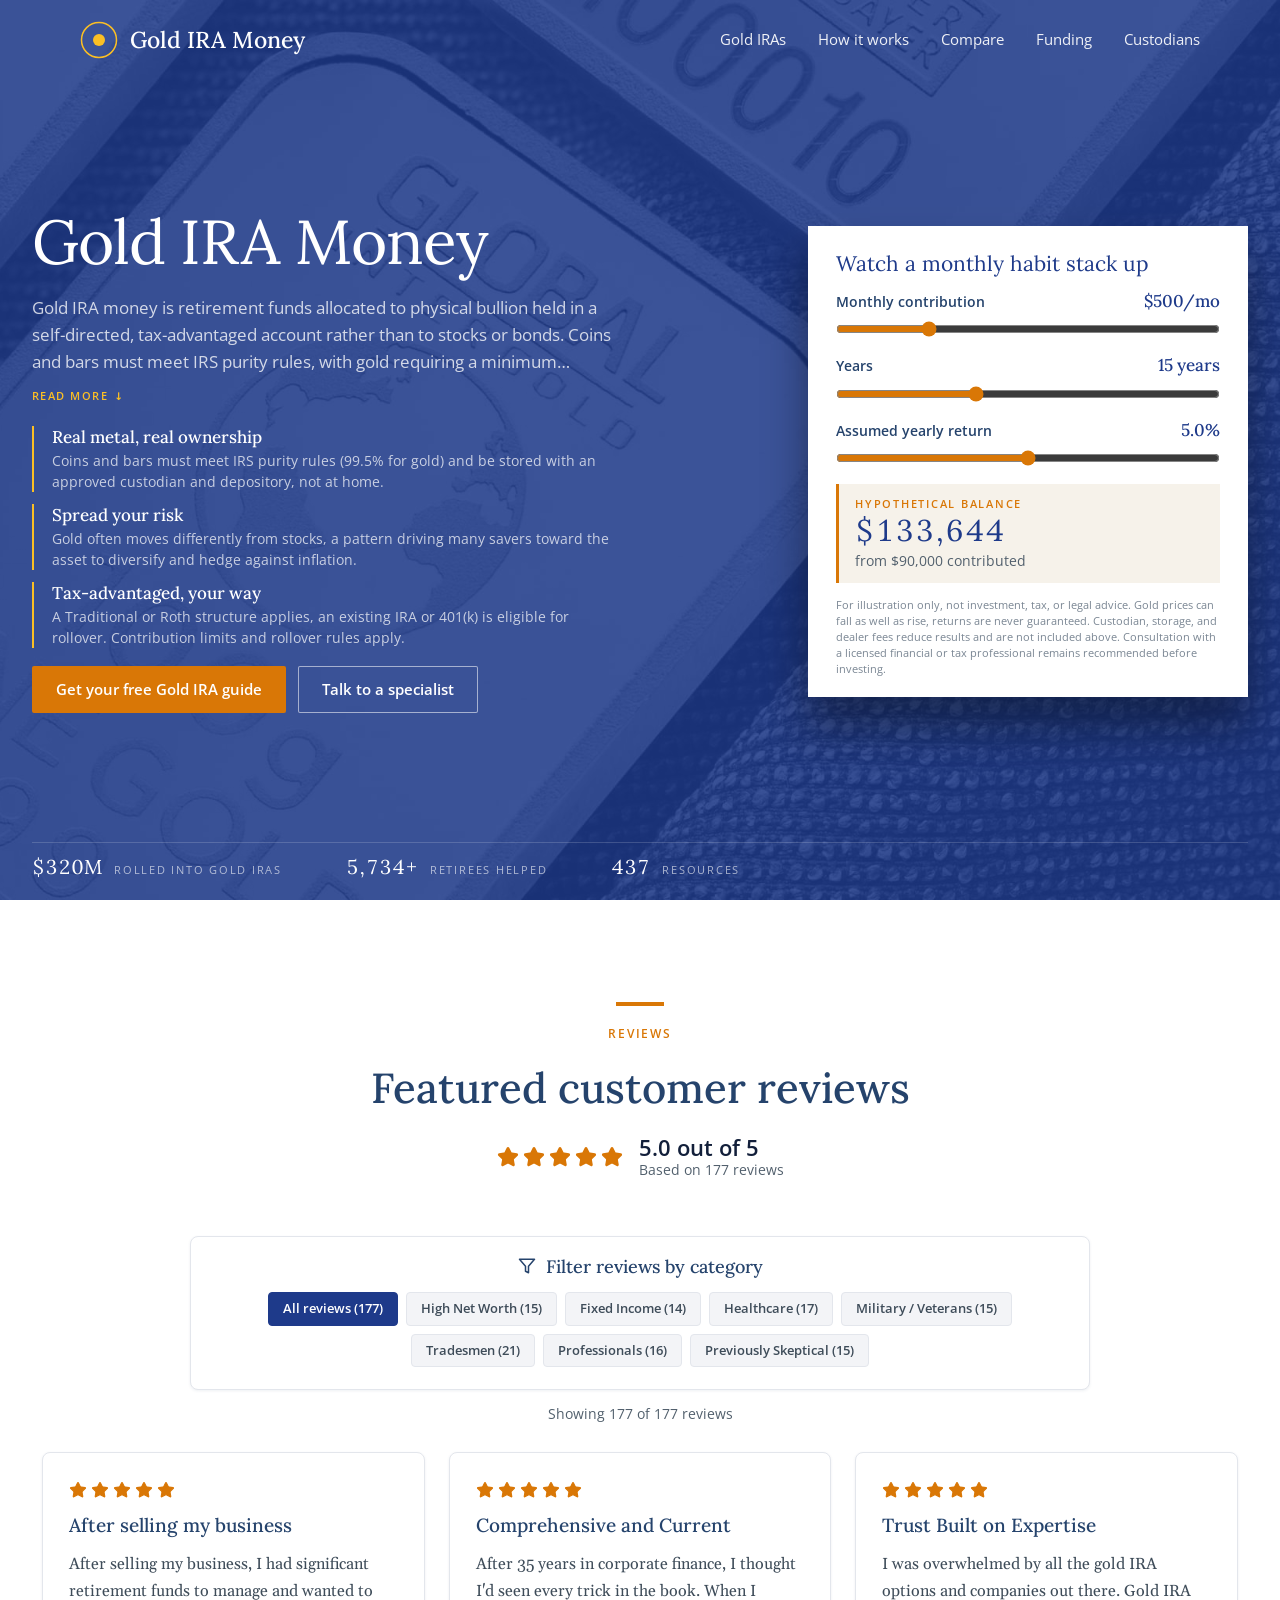
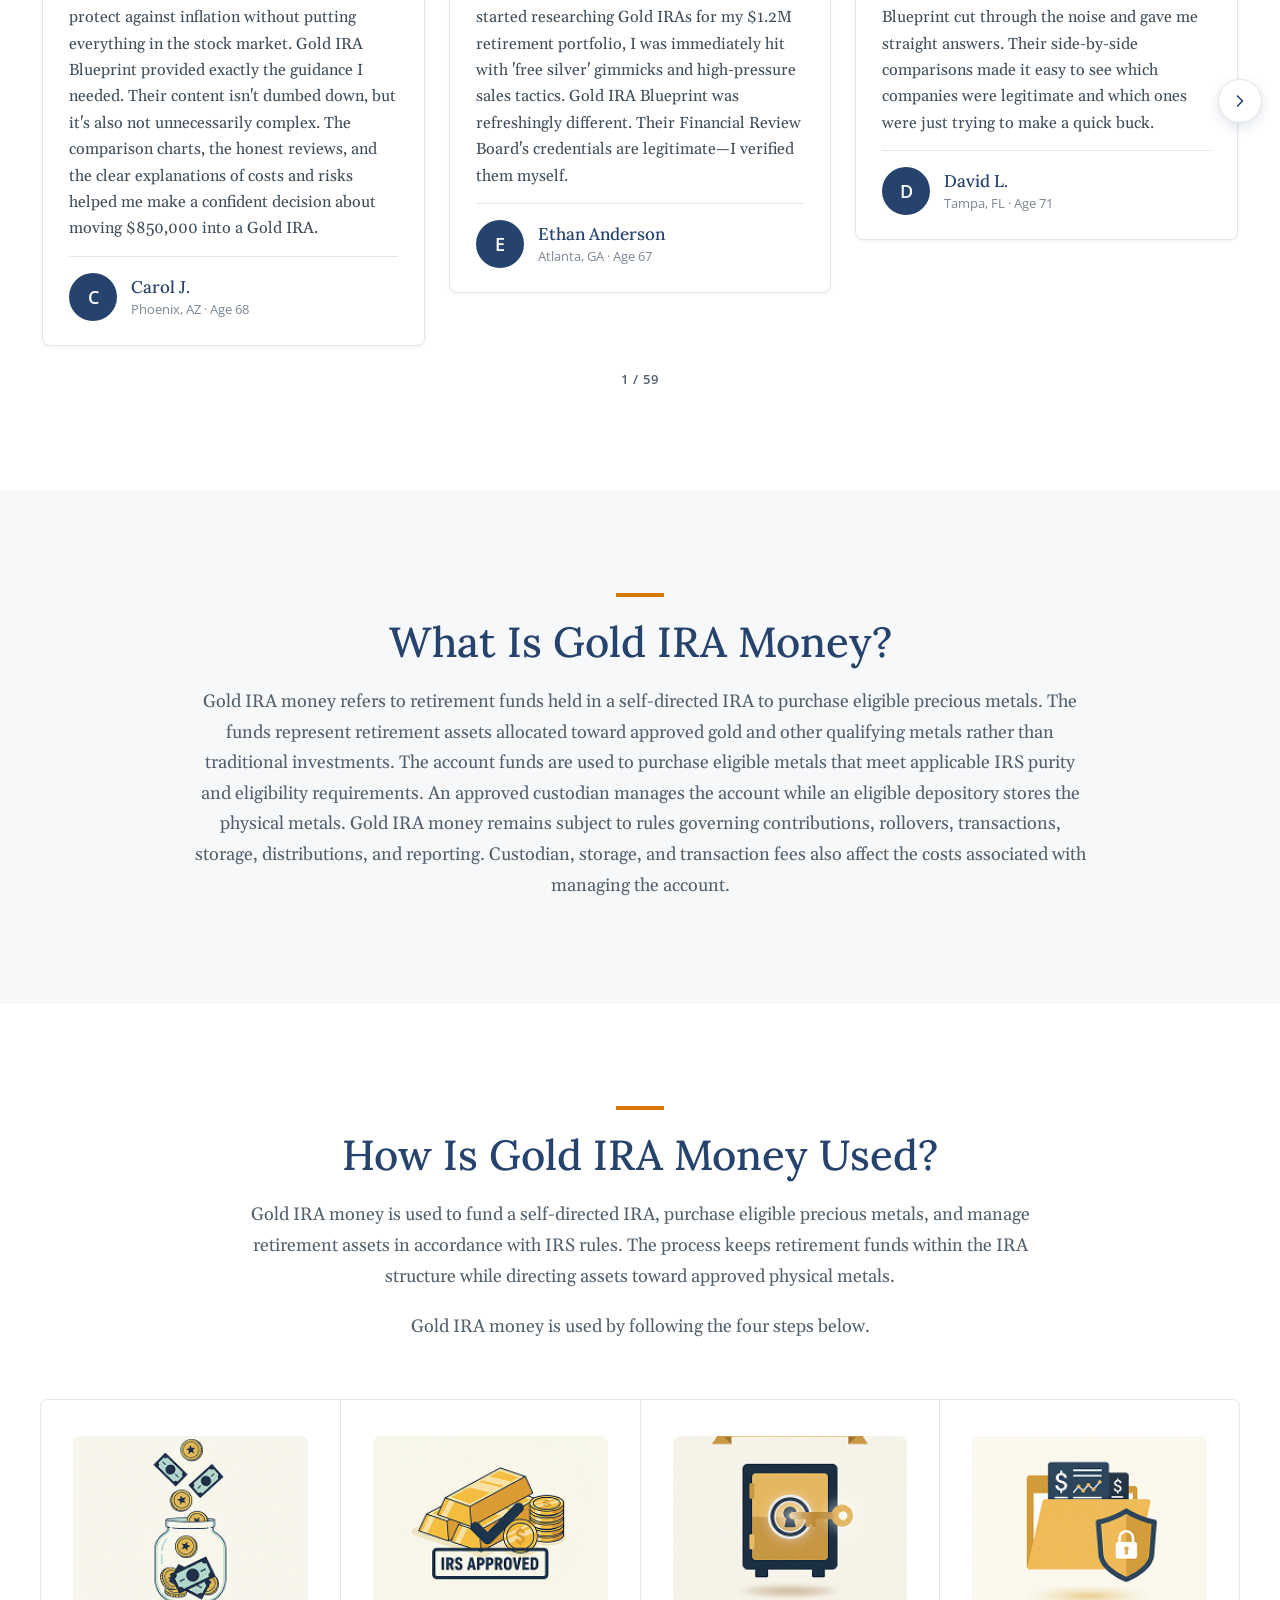
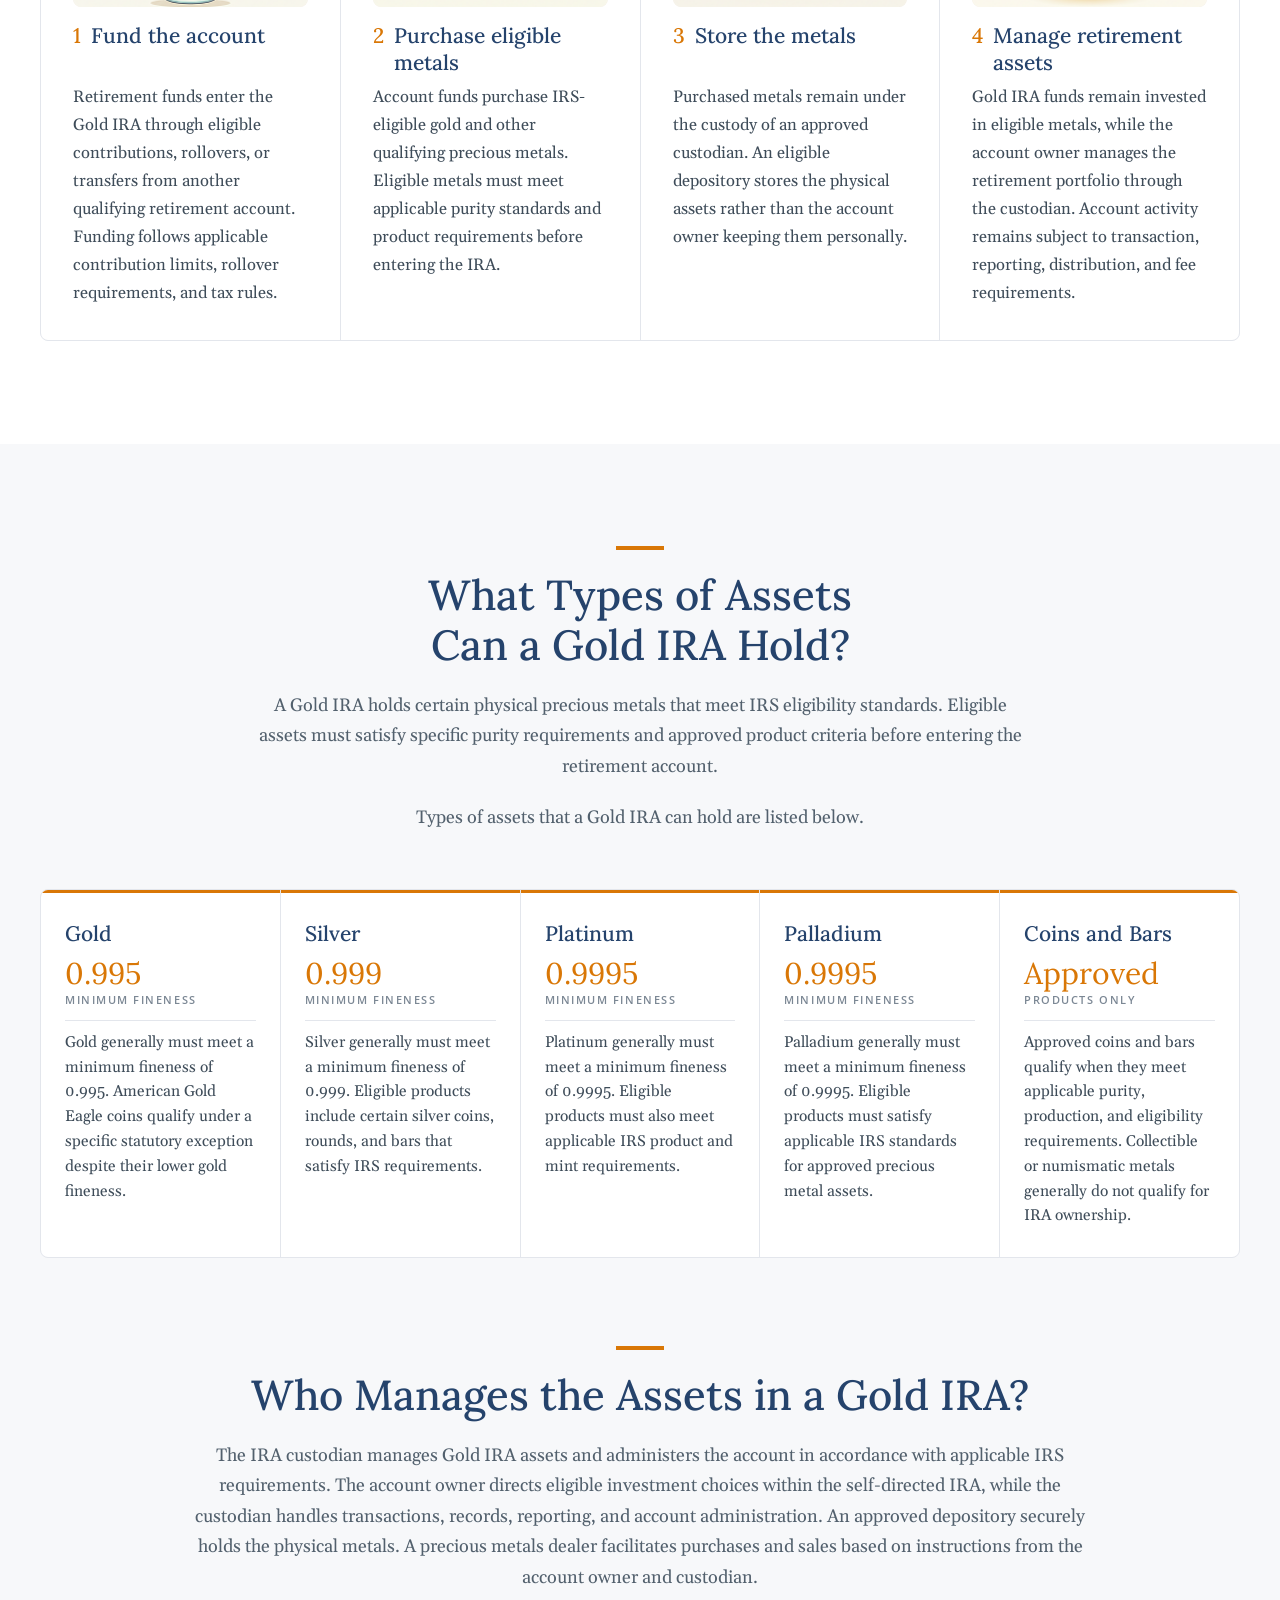
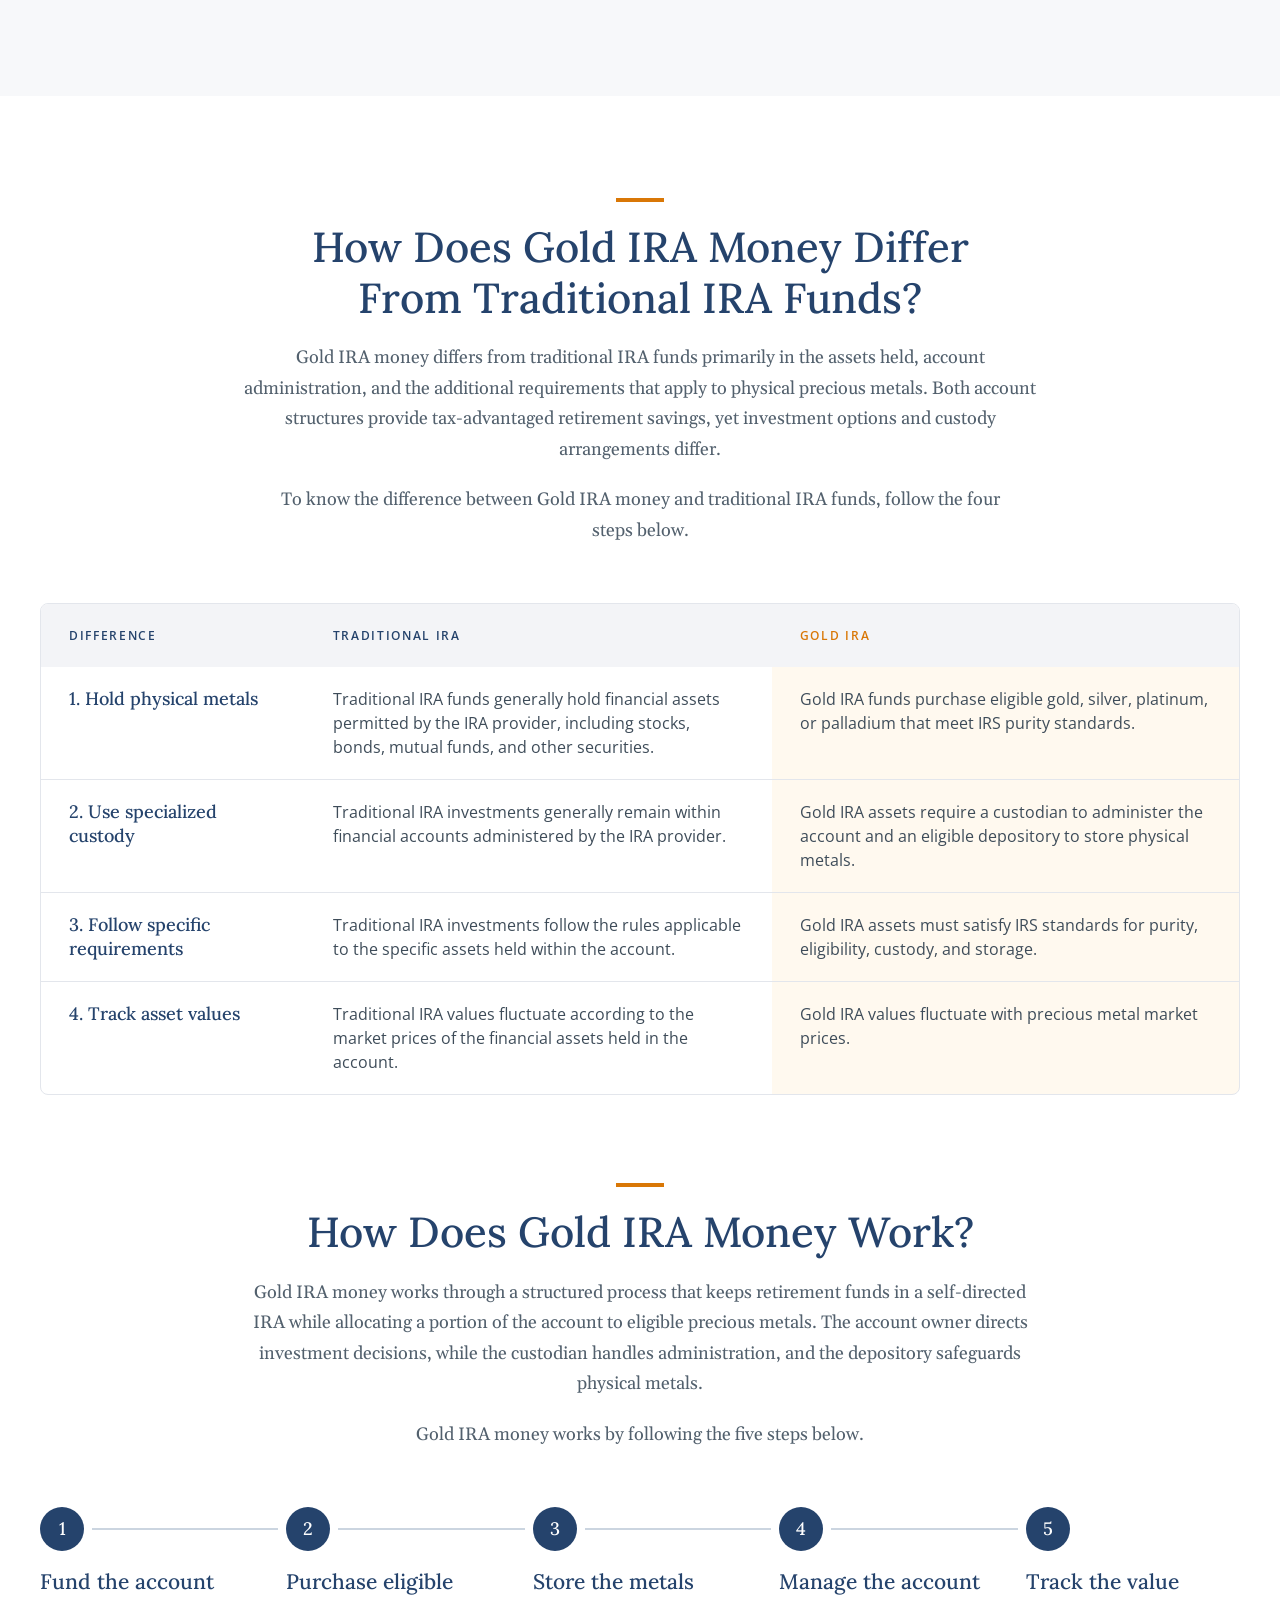
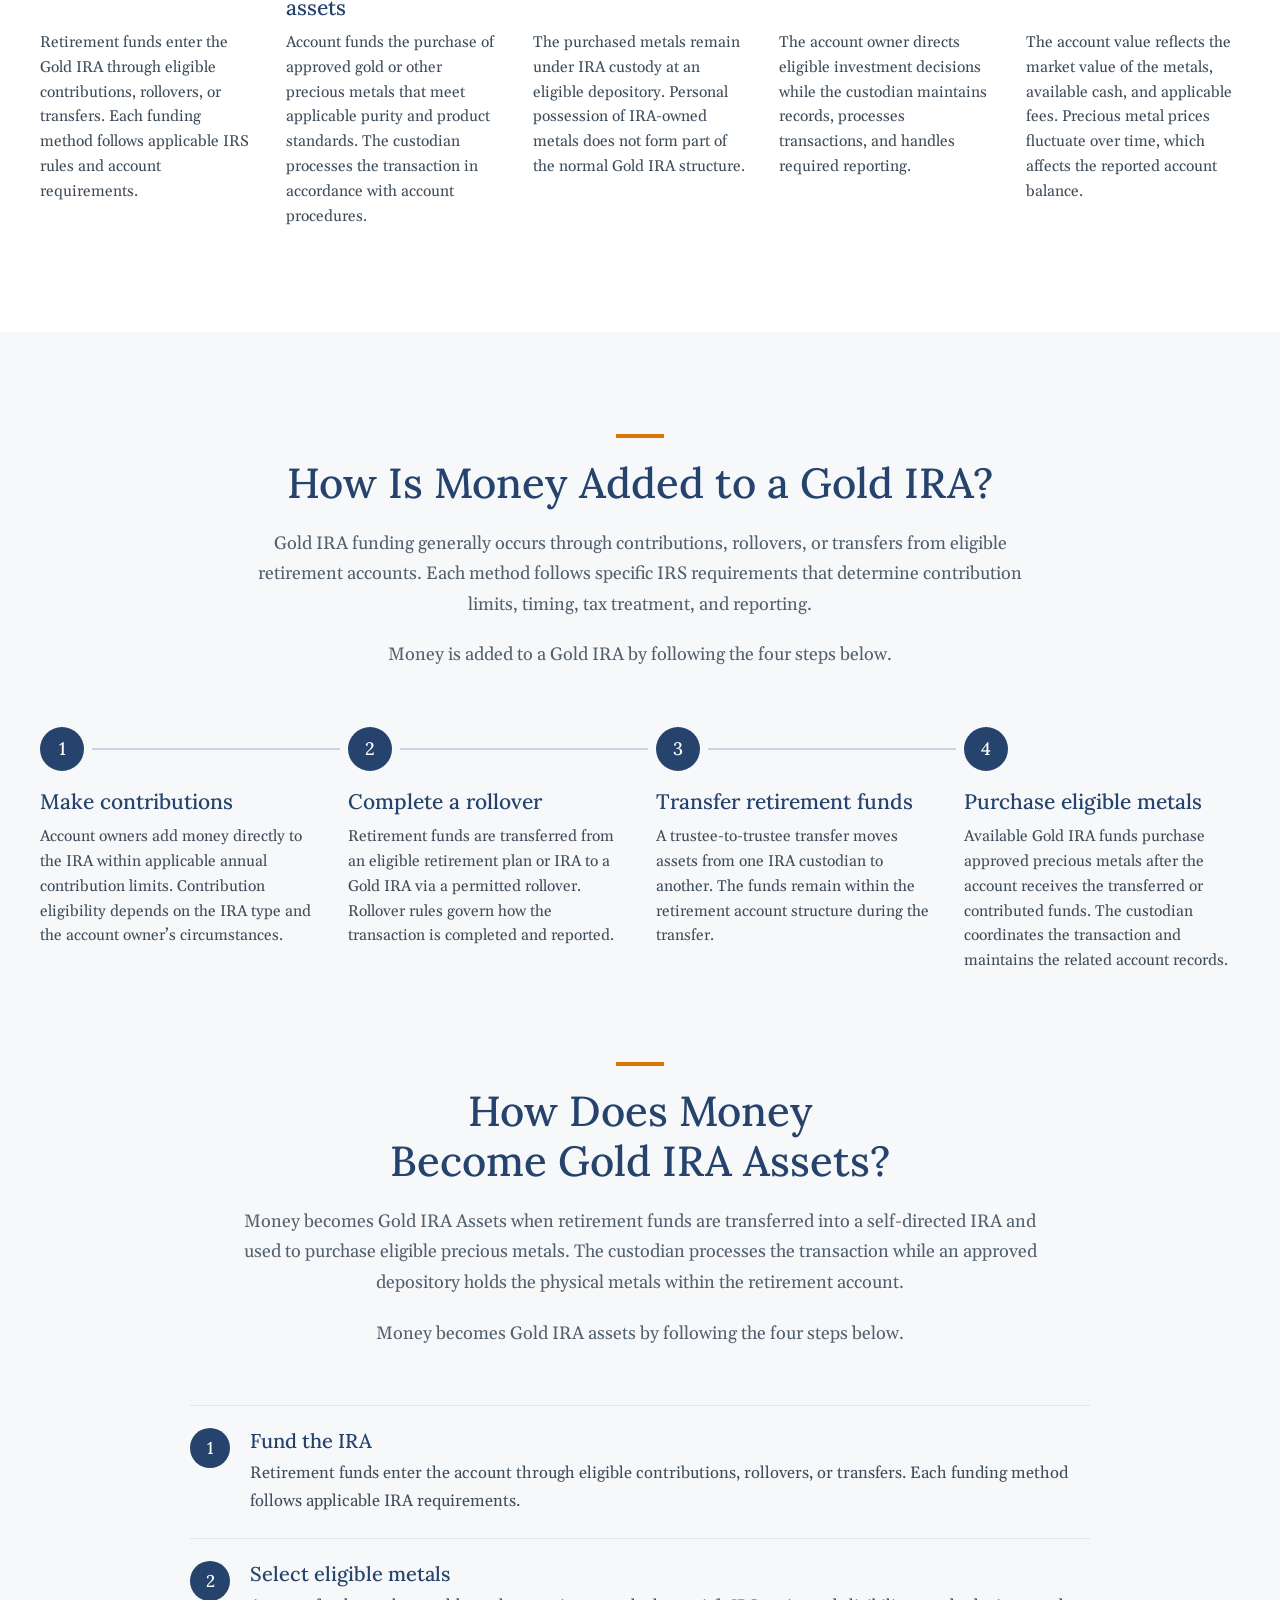
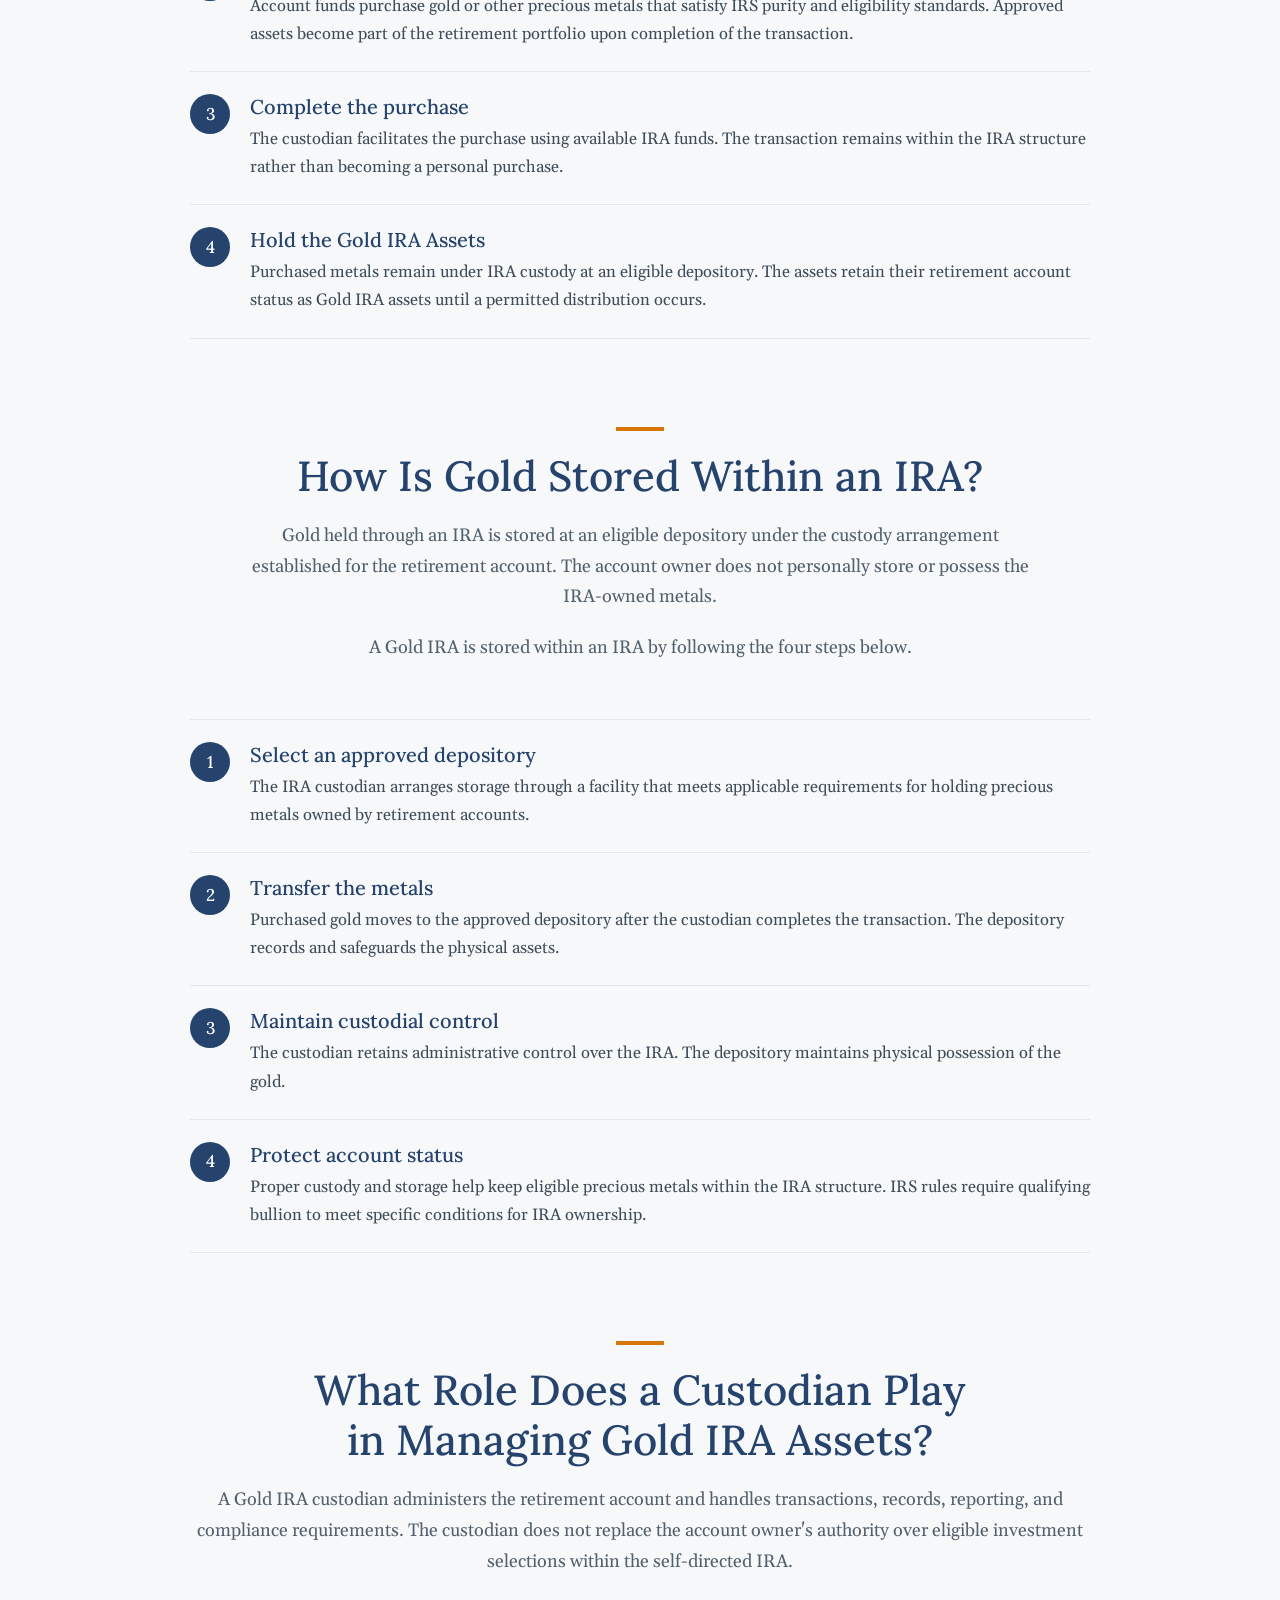
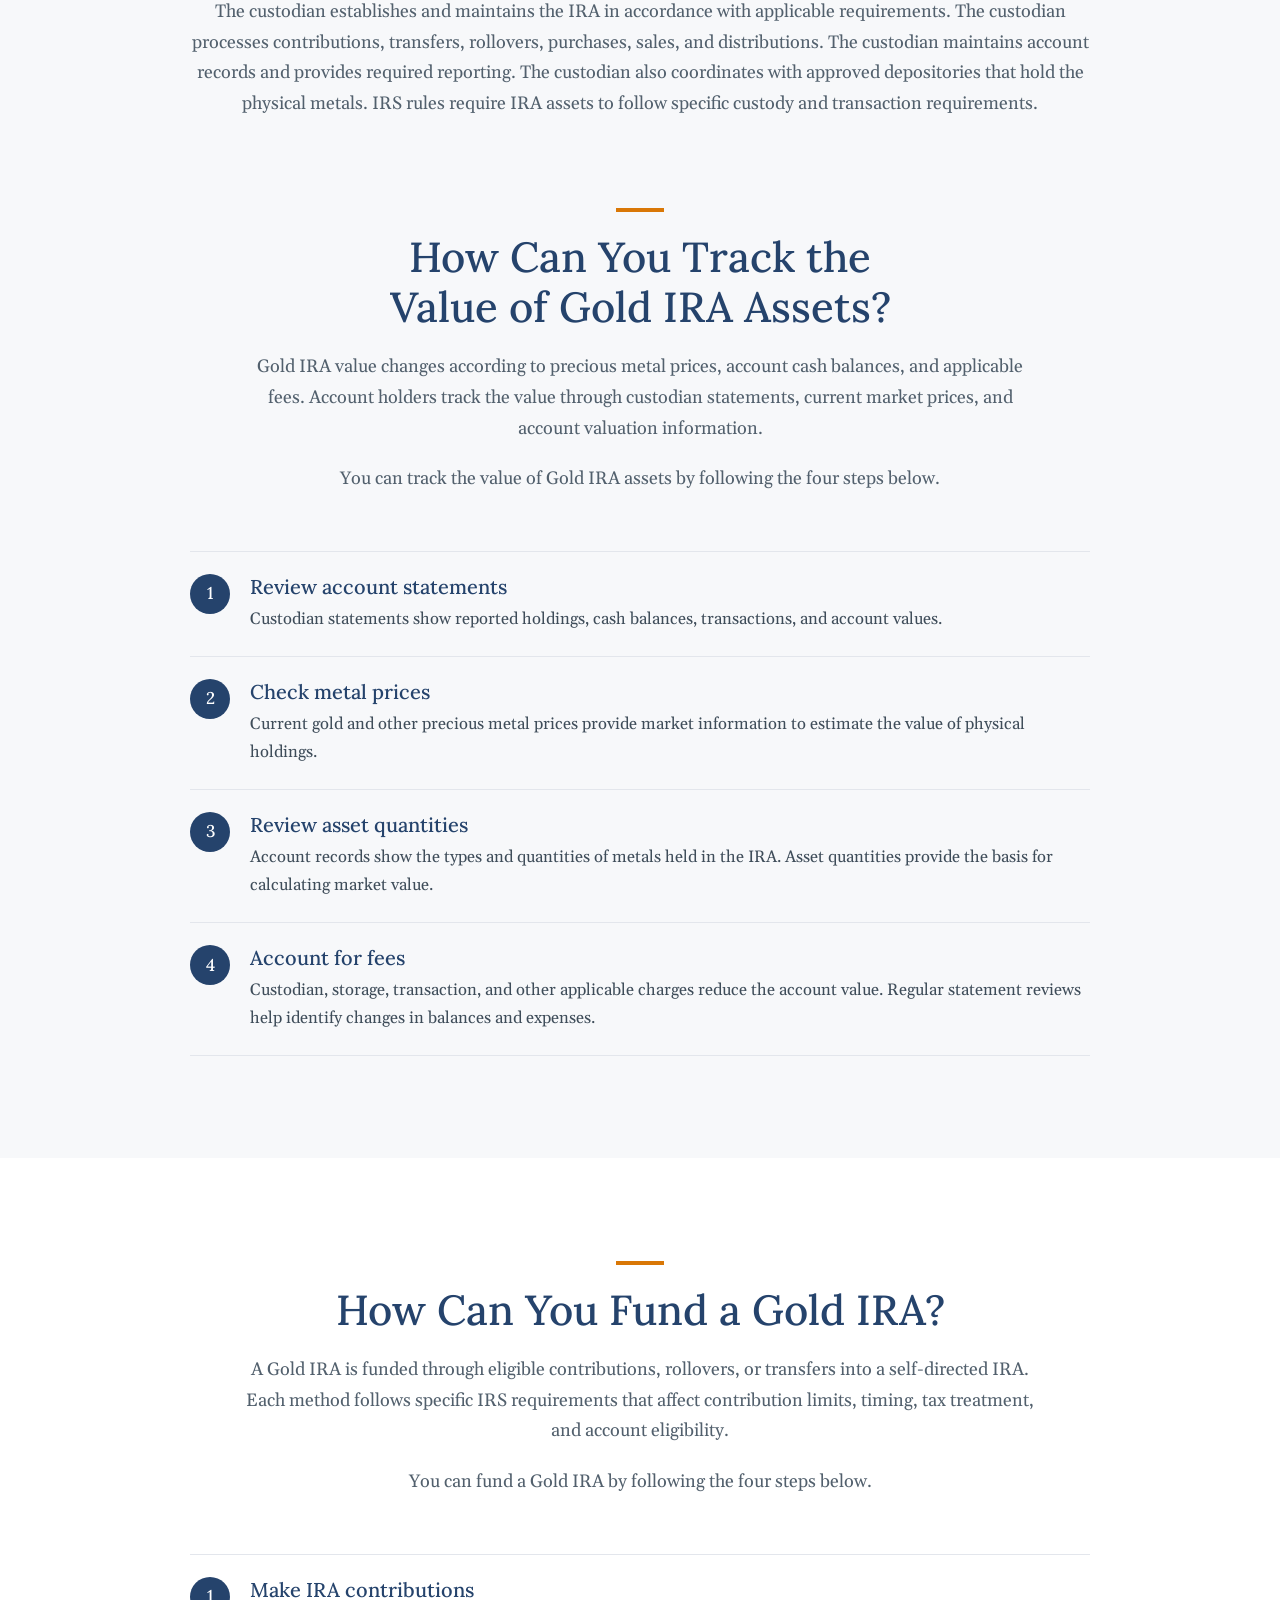
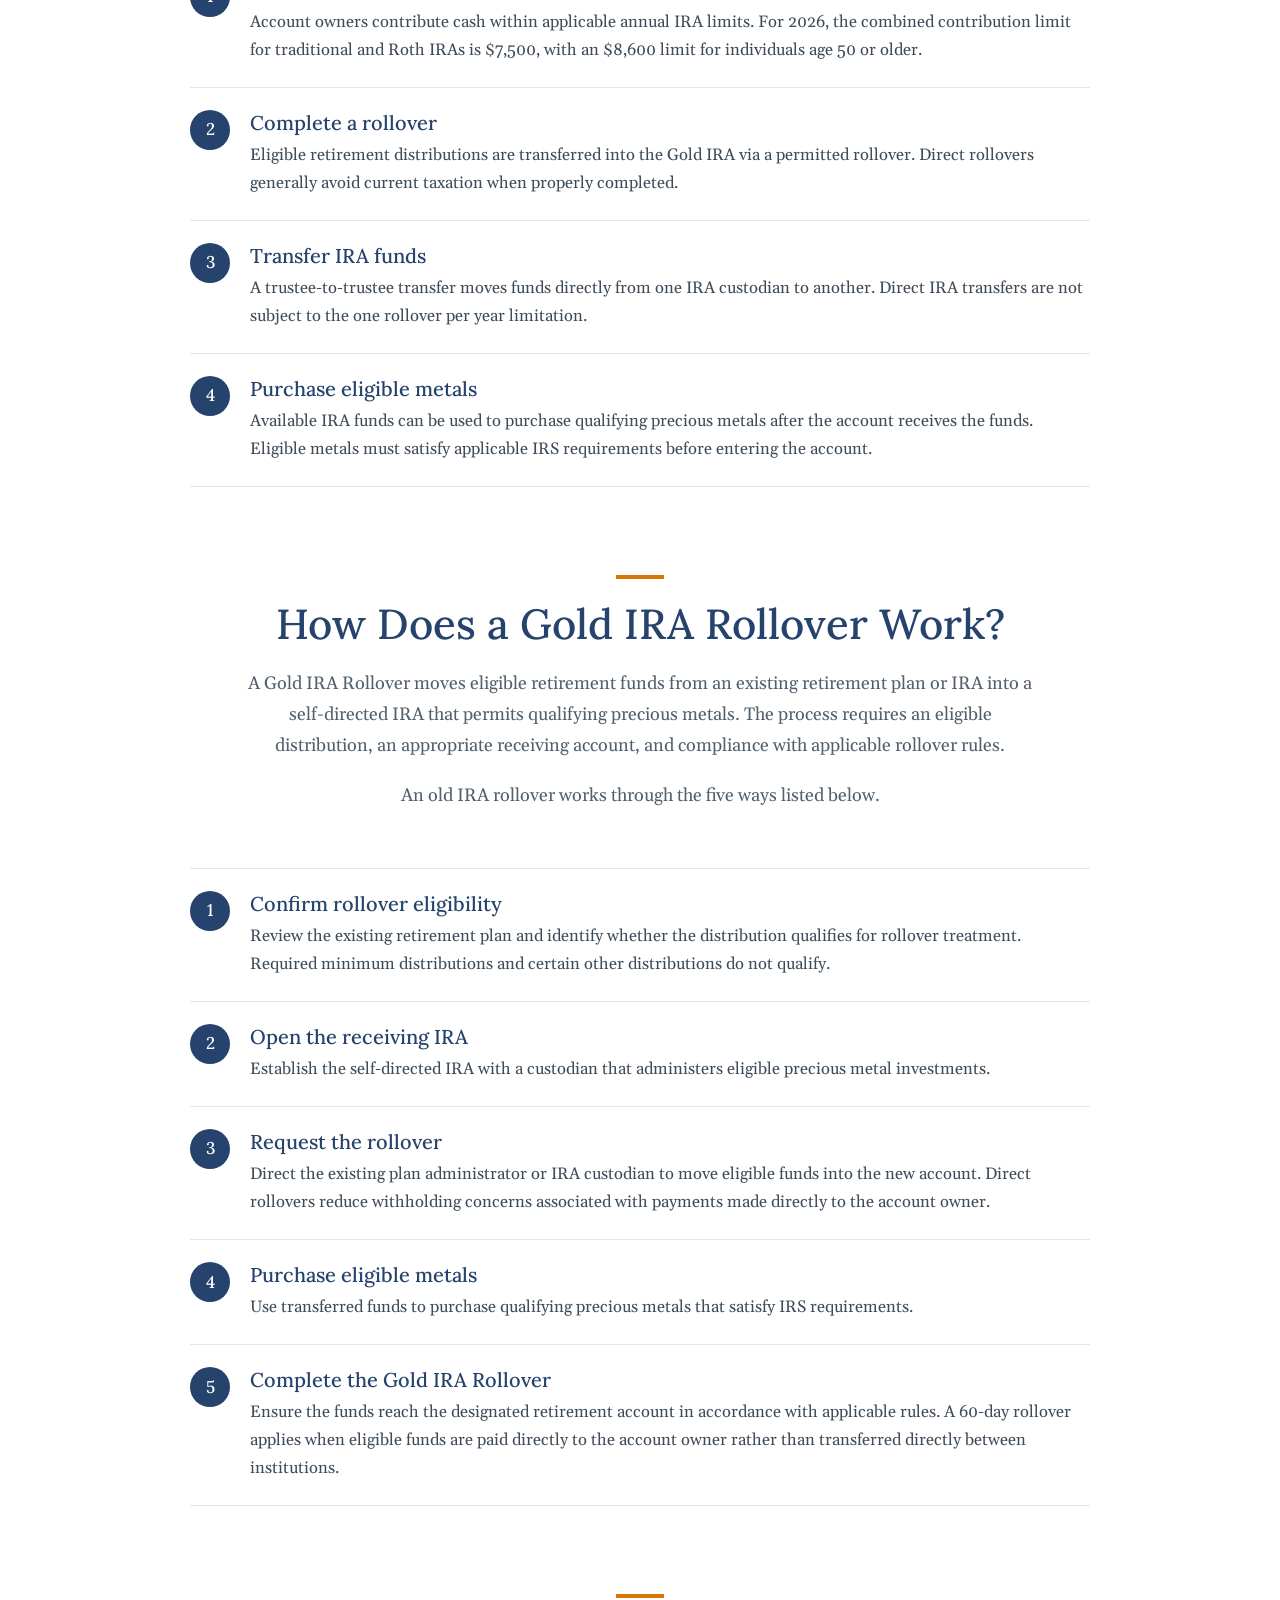
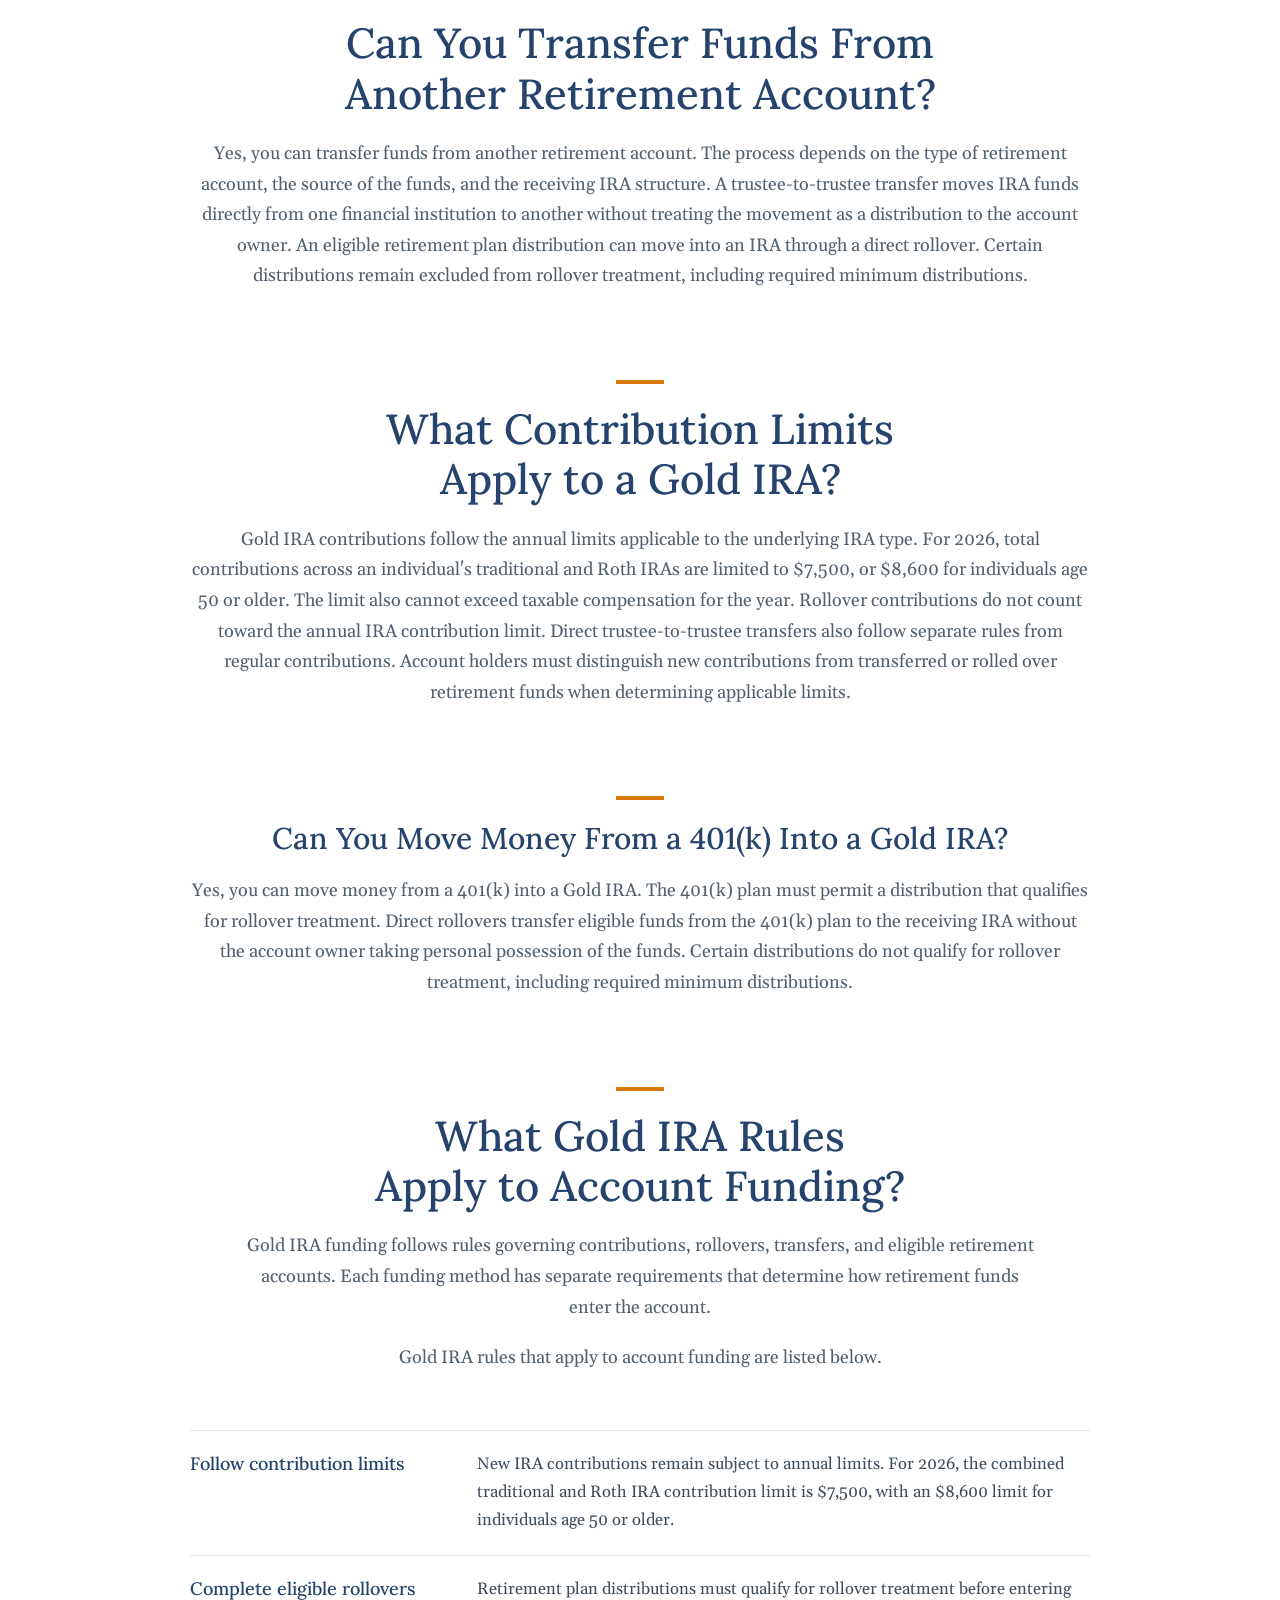
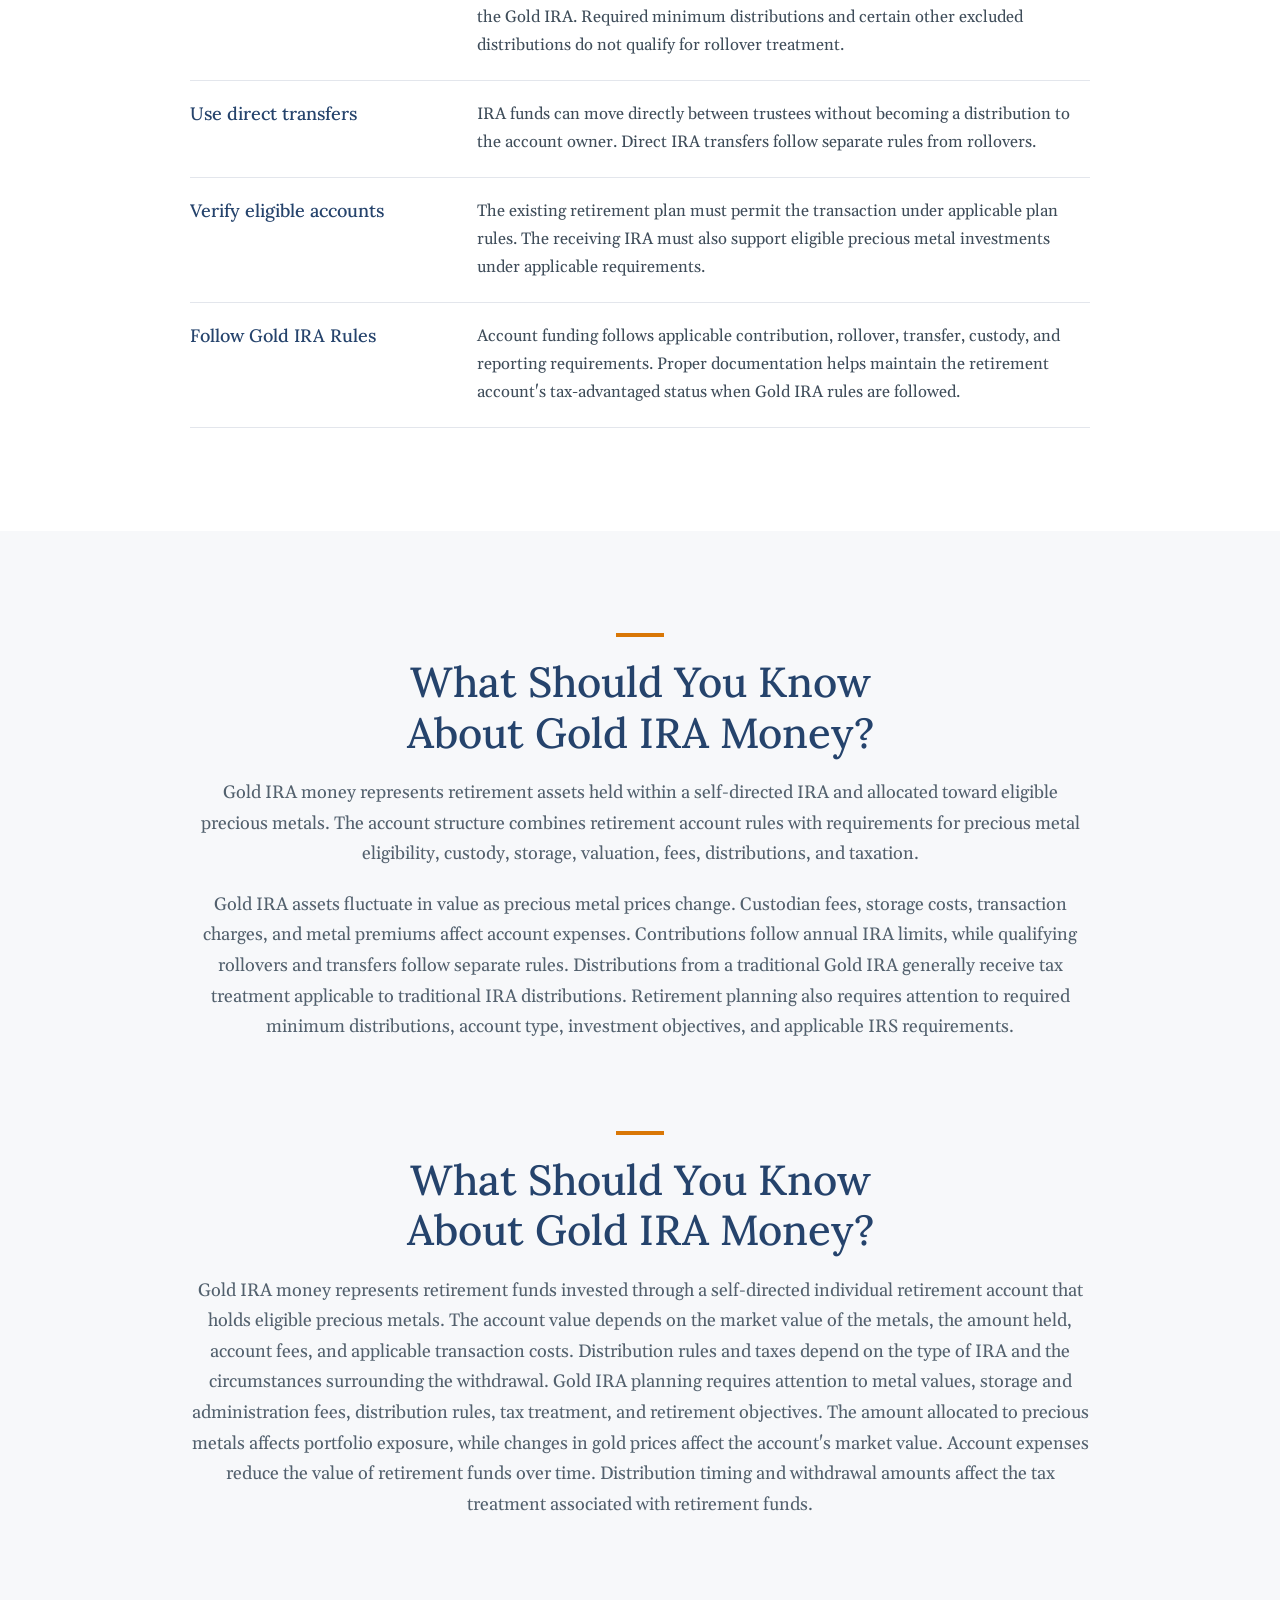
==== commit 61164738: "updates" ====
--- a/index.html
+++ b/index.html
@@ -241,26 +241,22 @@
         <ol class="ruled-grid steps" role="list">
           <li class="step">
             <div class="step__media"><img src="images/step-fund.png" alt="" width="438" height="320" loading="lazy" decoding="async"></div>
-            <p class="kicker">Step 1</p>
-            <h4 class="card-title">Fund the account</h4>
+            <h4 class="card-title"><span class="step__num" aria-hidden="true">1</span> Fund the account</h4>
             <p class="card-text">Retirement funds enter the Gold IRA through eligible contributions, rollovers, or transfers from another qualifying retirement account. Funding follows applicable contribution limits, rollover requirements, and tax rules.</p>
           </li>
           <li class="step">
             <div class="step__media"><img src="images/step-buy.png" alt="" width="438" height="320" loading="lazy" decoding="async"></div>
-            <p class="kicker">Step 2</p>
-            <h4 class="card-title">Purchase eligible metals</h4>
+            <h4 class="card-title"><span class="step__num" aria-hidden="true">2</span> Purchase eligible metals</h4>
             <p class="card-text">Account funds purchase IRS-eligible gold and other qualifying precious metals. Eligible metals must meet applicable purity standards and product requirements before entering the IRA.</p>
           </li>
           <li class="step">
             <div class="step__media"><img src="images/step-store.png" alt="" width="438" height="320" loading="lazy" decoding="async"></div>
-            <p class="kicker">Step 3</p>
-            <h4 class="card-title">Store the metals</h4>
+            <h4 class="card-title"><span class="step__num" aria-hidden="true">3</span> Store the metals</h4>
             <p class="card-text">Purchased metals remain under the custody of an approved custodian. An eligible depository stores the physical assets rather than the account owner keeping them personally.</p>
           </li>
           <li class="step">
             <div class="step__media"><img src="images/step-manage.png" alt="" width="438" height="320" loading="lazy" decoding="async"></div>
-            <p class="kicker">Step 4</p>
-            <h4 class="card-title">Manage retirement assets</h4>
+            <h4 class="card-title"><span class="step__num" aria-hidden="true">4</span> Manage retirement assets</h4>
             <p class="card-text">Gold IRA funds remain invested in eligible metals, while the account owner manages the retirement portfolio through the custodian. Account activity remains subject to transaction, reporting, distribution, and fee requirements.</p>
           </li>
         </ol>
@@ -825,9 +821,20 @@
       </div>
     </section>
 
+    <!-- ===================== AFTER RETIREMENT ===================== -->
+    <section class="section section--white" id="after-retirement-section" aria-labelledby="after-retirement-title">
+      <div class="container">
+        <div class="section-head section-head--prose" id="after-retirement">
+          <span class="section-head__rule" aria-hidden="true"></span>
+          <h3 class="section-title" id="after-retirement-title">What Happens to a Gold IRA After the Owner Retires?</h3>
+          <p class="section-lede">A Gold IRA remains invested after retirement unless the account holder takes distributions or transfers the assets under applicable IRA rules. Traditional IRA owners generally begin required minimum distributions at age 73, even if retirement occurred earlier. Retirement does not require complete Gold IRA liquidation. Permitted distributions include cash or eligible physical metals, while traditional IRA distributions generally count as taxable income. Qualified Roth IRA distributions follow different tax rules. Required minimum distributions use the prior December 31 IRA balance and the applicable IRS distribution period. Account management continues through the IRA custodian, including physical metal storage and administration.</p>
+        </div>
+      </div>
+    </section>
+
     <!-- ===================== GOLD IRA FAQ ===================== -->
-    <!-- Questions keep the spec heading levels (H2-H4) inside <summary>; group labels are spec "Labels", not headings -->
-    <section class="section section--white" id="gold-ira-faq" aria-labelledby="gold-ira-faq-title">
+    <!-- Spec "FAQ Labeled Tabs": the spec Labels are the tabs, each holding accordions; questions keep their spec heading levels (H2-H4) inside <summary> -->
+    <section class="section" id="gold-ira-faq" aria-labelledby="gold-ira-faq-title">
       <div class="container">
         <div class="section-head">
           <span class="section-head__rule" aria-hidden="true"></span>
@@ -835,285 +842,280 @@
         </div>
 
         <div class="faq">
-          <details class="faq-item" id="after-retirement">
-            <summary><span class="faq-item__toggle" aria-hidden="true"></span><h3 class="faq-item__q" id="after-retirement-title">What Happens to a Gold IRA After the Owner Retires?</h3></summary>
-            <div class="faq-item__a">
-              <p>A Gold IRA remains invested after retirement unless the account holder takes distributions or transfers the assets under applicable IRA rules. Traditional IRA owners generally begin required minimum distributions at age 73, even if retirement occurred earlier. Retirement does not require complete Gold IRA liquidation. Permitted distributions include cash or eligible physical metals, while traditional IRA distributions generally count as taxable income. Qualified Roth IRA distributions follow different tax rules. Required minimum distributions use the prior December 31 IRA balance and the applicable IRS distribution period. Account management continues through the IRA custodian, including physical metal storage and administration.</p>
+          <div class="faq-tabs">
+            <div class="tabs" role="tablist" aria-label="FAQ topics" id="gold-ira-faq-tabs">
+              <button class="tab" role="tab" type="button" id="faq-tab-custodian-services" aria-selected="true" aria-controls="custodian-services">Gold IRA Custodian Services</button>
+              <button class="tab" role="tab" type="button" id="faq-tab-account-monitoring" aria-selected="false" aria-controls="account-monitoring" tabindex="-1">Gold IRA Account Monitoring</button>
+              <button class="tab" role="tab" type="button" id="faq-tab-beneficiaries" aria-selected="false" aria-controls="beneficiaries" tabindex="-1">Gold IRA Beneficiary Planning</button>
             </div>
-          </details>
-
-          <div class="faq-group" id="custodian-services">
-            <p class="faq-group__label">Gold IRA Custodian Services</p>
-            <details class="faq-item" id="custodian-services-head">
-              <summary><span class="faq-item__toggle" aria-hidden="true"></span><h2 class="faq-item__q" id="custodian-services-head-title">What Services Does a Gold IRA Custodian Provide?</h2></summary>
-              <div class="faq-item__a">
-                <p>A Gold IRA custodian provides account administration, transaction processing, precious metal custody, recordkeeping, and required tax reporting. Custodian services support the management of retirement accounts holding eligible precious metals.</p>
-                <p>The following services are provided by a Gold IRA custodian:</p>
-                <ol class="step-list" role="list">
-                  <li class="step-list__item">
-                    <span class="step-list__num" aria-hidden="true">1</span>
-                    <h3 class="step-list__title">Account Administration</h3>
-                    <p class="step-list__text">Establishes and maintains the self-directed IRA according to applicable requirements.</p>
-                  </li>
-                  <li class="step-list__item">
-                    <span class="step-list__num" aria-hidden="true">2</span>
-                    <h3 class="step-list__title">Precious Metal Custody</h3>
-                    <p class="step-list__text">Arranges secure storage of eligible precious metals through an approved depository.</p>
-                  </li>
-                  <li class="step-list__item">
-                    <span class="step-list__num" aria-hidden="true">3</span>
-                    <h3 class="step-list__title">Transaction Processing</h3>
-                    <p class="step-list__text">Processes purchases, sales, transfers, and contributions involving eligible IRA assets.</p>
-                  </li>
-                  <li class="step-list__item">
-                    <span class="step-list__num" aria-hidden="true">4</span>
-                    <h3 class="step-list__title">Recordkeeping</h3>
-                    <p class="step-list__text">Maintains account records, transaction details, asset information, and required documentation.</p>
-                  </li>
-                  <li class="step-list__item">
-                    <span class="step-list__num" aria-hidden="true">5</span>
-                    <h3 class="step-list__title">Tax Reporting</h3>
-                    <p class="step-list__text">Prepares required IRS reports related to IRA contributions, distributions, and account activity.</p>
-                  </li>
-                  <li class="step-list__item">
-                    <span class="step-list__num" aria-hidden="true">6</span>
-                    <h3 class="step-list__title">Distribution Processing</h3>
-                    <p class="step-list__text">Processes permitted cash or physical metal distributions according to applicable IRA rules.</p>
-                  </li>
-                  <li class="step-list__item">
-                    <span class="step-list__num" aria-hidden="true">7</span>
-                    <h3 class="step-list__title">Asset Transfers</h3>
-                    <p class="step-list__text">Handles eligible transfers or rollovers between retirement accounts based on applicable requirements through a Gold IRA Custodian.</p>
-                  </li>
-                </ol>
-              </div>
-            </details>
-            <details class="faq-item" id="custodian-records">
-              <summary><span class="faq-item__toggle" aria-hidden="true"></span><h3 class="faq-item__q" id="custodian-records-title">What Records Does a Gold IRA Custodian Maintain?</h3></summary>
-              <div class="faq-item__a">
-                <p>A Gold IRA custodian maintains records of account balances, contributions, transactions, distributions, and required tax reporting. IRS guidance identifies account balances, contributions, earnings, participant statements, and transaction records among the records maintained for retirement accounts. Custodial records provide documentation of account activity and retirement asset movements. Transaction records support accurate reporting of contributions, distributions, and other account activity. Recordkeeping requirements help maintain documentation related to the administration of the retirement account.</p>
-              </div>
-            </details>
-            <details class="faq-item" id="custodian-transactions">
-              <summary><span class="faq-item__toggle" aria-hidden="true"></span><h3 class="faq-item__q" id="custodian-transactions-title">How Does a Custodian Handle Gold IRA Transactions?</h3></summary>
-              <div class="faq-item__a">
-                <p>A custodian handles Gold IRA transactions by processing purchases, sales, transfers, contributions, and distributions according to applicable IRA rules. Trustee-to-trustee transfers move assets directly between retirement accounts without being treated as rollovers, while reportable distributions and other transactions require appropriate IRS reporting. Custodians maintain transaction records to document account activity and asset movements. Transaction processing follows the requirements associated with the IRA type and transaction category. Required documentation supports accurate account administration and tax reporting.</p>
-              </div>
-            </details>
-            <details class="faq-item" id="multiple-custodians">
-              <summary><span class="faq-item__toggle" aria-hidden="true"></span><h4 class="faq-item__q" id="multiple-custodians-title">Can a Gold IRA Have More Than One Custodian?</h4></summary>
-              <div class="faq-item__a">
-                <p>Yes, an individual can have multiple IRAs held by different custodians. Each IRA remains a separate account, while trustee-to-trustee transfers allow assets to move directly between IRAs held by different custodians. Each custodian maintains records for the IRA under its administration. Account holders follow the applicable rules for contributions, distributions, and transfers within each IRA. Custodian requirements and account fees differ according to the services provided.</p>
-              </div>
-            </details>
-          </div>
-
-          <div class="faq-group" id="account-monitoring">
-            <p class="faq-group__label">Gold IRA Account Monitoring</p>
-            <details class="faq-item" id="account-monitoring-head">
-              <summary><span class="faq-item__toggle" aria-hidden="true"></span><h2 class="faq-item__q" id="account-monitoring-head-title">How Can You Monitor a Gold IRA Account?</h2></summary>
-              <div class="faq-item__a">
-                <p>Gold IRA account monitoring involves reviewing account statements, precious metal holdings, transaction records, fees, and custodian reports. Regular reviews help account owners track account activity and confirm that recorded information matches the intended account structure.</p>
-                <p>You can monitor a Gold IRA account by following the six steps below.</p>
-                <ol class="step-list" role="list">
-                  <li class="step-list__item">
-                    <span class="step-list__num" aria-hidden="true">1</span>
-                    <h3 class="step-list__title">Review Account Statements</h3>
-                    <p class="step-list__text">Account statements provide records of precious metal holdings, account values, transactions, fees, and other relevant information. Regular statement reviews help identify changes in account activity.</p>
-                  </li>
-                  <li class="step-list__item">
-                    <span class="step-list__num" aria-hidden="true">2</span>
-                    <h3 class="step-list__title">Check Precious Metal Holdings</h3>
-                    <p class="step-list__text">Review the metals recorded within the account and compare the listed quantities with purchase and distribution records. Holding records help confirm that account information remains accurate.</p>
-                  </li>
-                  <li class="step-list__item">
-                    <span class="step-list__num" aria-hidden="true">3</span>
-                    <h3 class="step-list__title">Monitor Account Transactions</h3>
-                    <p class="step-list__text">Review purchases, sales, transfers, distributions, and other account activity. Transaction records provide a history of changes made to the retirement account.</p>
-                  </li>
-                  <li class="step-list__item">
-                    <span class="step-list__num" aria-hidden="true">4</span>
-                    <h3 class="step-list__title">Review Custodian Fees</h3>
-                    <p class="step-list__text">Check administrative, storage, transaction, and other applicable account fees. Fee records help account owners understand expenses charged against the retirement account.</p>
-                  </li>
-                  <li class="step-list__item">
-                    <span class="step-list__num" aria-hidden="true">5</span>
-                    <h3 class="step-list__title">Compare Account Records</h3>
-                    <p class="step-list__text">Compare statements with transaction confirmations, purchase documents, and custodian records. Regular comparisons help identify discrepancies that require clarification.</p>
-                  </li>
-                  <li class="step-list__item">
-                    <span class="step-list__num" aria-hidden="true">6</span>
-                    <h3 class="step-list__title">Use Online Account Access</h3>
-                    <p class="step-list__text">Many custodians provide online portals for reviewing account information and activity. Digital access provides a convenient way to monitor retirement assets between statement periods.</p>
-                  </li>
-                </ol>
-                <p class="block-note">Regular monitoring helps account owners maintain accurate records and understand account activity. Consistent reviews also provide a clearer view of how fees, transactions, and precious metal values affect the Gold IRA Account.</p>
-              </div>
-            </details>
-            <details class="faq-item" id="statement-info">
-              <summary><span class="faq-item__toggle" aria-hidden="true"></span><h3 class="faq-item__q" id="statement-info-title">What Information Appears on a Gold IRA Statement?</h3></summary>
-              <div class="faq-item__a">
-                <p>A Gold IRA statement generally provides account information, precious metal holdings, transactions, values, fees, and other relevant account records.</p>
-                <p>Information that appears on a Gold IRA statement is listed below.</p>
-                <dl class="fact-list">
-                  <div class="fact-list__row">
-                    <dt>Account Balance</dt>
-                    <dd>The statement shows the recorded value or balance associated with the retirement account.</dd>
-                  </div>
-                  <div class="fact-list__row">
-                    <dt>Precious Metal Holdings</dt>
-                    <dd>The statement identifies eligible metals held within the account and records applicable quantities.</dd>
-                  </div>
-                  <div class="fact-list__row">
-                    <dt>Transaction History</dt>
-                    <dd>Purchases, sales, transfers, contributions, and distributions appear as applicable account activity.</dd>
-                  </div>
-                  <div class="fact-list__row">
-                    <dt>Account Fees</dt>
-                    <dd>Custodian, storage, transaction, and other applicable charges appear within the statement records.</dd>
-                  </div>
-                  <div class="fact-list__row">
-                    <dt>Account Information</dt>
-                    <dd>The statement provides identifying information related to the retirement account and custodian.</dd>
-                  </div>
-                  <div class="fact-list__row">
-                    <dt>Valuation Information</dt>
-                    <dd>Statements often provide valuation details based on the custodian's reporting methods and applicable pricing information.</dd>
-                  </div>
-                </dl>
-              </div>
-            </details>
-            <details class="faq-item" id="check-activity">
-              <summary><span class="faq-item__toggle" aria-hidden="true"></span><h3 class="faq-item__q" id="check-activity-title">How Can You Check Gold IRA Account Activity?</h3></summary>
-              <div class="faq-item__a">
-                <p>Gold IRA account activity can be checked through custodian statements, online portals, transaction confirmations, and account records. Regular reviews help verify purchases, sales, transfers, distributions, and fees.</p>
-                <p>You can check Gold IRA account activity by following the five steps below.</p>
-                <ol class="step-list" role="list">
-                  <li class="step-list__item">
-                    <span class="step-list__num" aria-hidden="true">1</span>
-                    <h4 class="step-list__title">Log in to the Custodian Portal</h4>
-                    <p class="step-list__text">Access the online account portal provided by the Gold IRA custodian. Account dashboards often display current holdings, balances, transactions, and available documents.</p>
-                  </li>
-                  <li class="step-list__item">
-                    <span class="step-list__num" aria-hidden="true">2</span>
-                    <h4 class="step-list__title">Review Recent Transactions</h4>
-                    <p class="step-list__text">Check recent purchases, sales, transfers, contributions, and distributions recorded within the account. Transaction details help confirm that account activity matches authorized instructions.</p>
-                  </li>
-                  <li class="step-list__item">
-                    <span class="step-list__num" aria-hidden="true">3</span>
-                    <h4 class="step-list__title">Check Holding Records</h4>
-                    <p class="step-list__text">Review the quantity and type of precious metals recorded in the account. Holding information helps confirm that purchased assets appear correctly in the account records.</p>
-                  </li>
-                  <li class="step-list__item">
-                    <span class="step-list__num" aria-hidden="true">4</span>
-                    <h4 class="step-list__title">Review Account Fees</h4>
-                    <p class="step-list__text">Check administrative, storage, transaction, and other applicable charges. Fee records help explain changes in the account balance.</p>
-                  </li>
-                  <li class="step-list__item">
-                    <span class="step-list__num" aria-hidden="true">5</span>
-                    <h4 class="step-list__title">Download Account Statements</h4>
-                    <p class="step-list__text">Save current and historical statements for personal recordkeeping. Statement archives provide supporting documentation for reviewing account activity over time.</p>
-                  </li>
-                </ol>
-              </div>
-            </details>
-            <details class="faq-item" id="holdings-online">
-              <summary><span class="faq-item__toggle" aria-hidden="true"></span><h4 class="faq-item__q" id="holdings-online-title">Can You Review Gold IRA Holdings Online?</h4></summary>
-              <div class="faq-item__a">
-                <p>Yes, many Gold IRA custodians provide online access for reviewing account holdings and related information. Online portals often display precious metal quantities, account balances, transaction history, statements, and fee records.</p>
-                <p>Online access provides a convenient way to review account information without waiting for a mailed statement. Account owners should verify how frequently the custodian updates online valuations and holding information. Precious metal values also fluctuate according to market prices, so an online valuation represents a current estimate rather than a guaranteed sale amount. Secure login credentials and account verification procedures help protect online retirement account information. Online access provides a practical method for reviewing Gold IRA Holdings Online alongside regular statements and custodian records.</p>
-              </div>
-            </details>
-          </div>
-
-          <div class="faq-group" id="beneficiaries">
-            <p class="faq-group__label">Gold IRA Beneficiary Planning</p>
-            <details class="faq-item" id="beneficiaries-head">
-              <summary><span class="faq-item__toggle" aria-hidden="true"></span><h2 class="faq-item__q" id="beneficiaries-head-title">How Does a Gold IRA Work for Beneficiaries?</h2></summary>
-              <div class="faq-item__a">
-                <p>A Gold IRA transfers its remaining assets to designated beneficiaries after the account owner dies. The beneficiary process follows IRA distribution rules and depends on the beneficiary's relationship to the account owner and the beneficiary designation.</p>
-                <p>Gold IRA works for beneficiaries by following the five steps below.</p>
-                <ol class="step-list" role="list">
-                  <li class="step-list__item">
-                    <span class="step-list__num" aria-hidden="true">1</span>
-                    <h3 class="step-list__title">Review the Beneficiary Designation</h3>
-                    <p class="step-list__text">The custodian reviews the beneficiary information recorded on the Gold IRA. The designation determines who receives the remaining account assets after the owner's death.</p>
-                  </li>
-                  <li class="step-list__item">
-                    <span class="step-list__num" aria-hidden="true">2</span>
-                    <h3 class="step-list__title">Confirm the Beneficiary's Status</h3>
-                    <p class="step-list__text">The beneficiary provides documents confirming their identity and relationship to the account owner. Spouse and non-spouse beneficiaries follow different distribution rules under applicable tax requirements.</p>
-                  </li>
-                  <li class="step-list__item">
-                    <span class="step-list__num" aria-hidden="true">3</span>
-                    <h3 class="step-list__title">Determine the Distribution Rules</h3>
-                    <p class="step-list__text">The beneficiary and custodian determine the applicable distribution period and required withdrawals. The rules depend on factors including beneficiary status, account type, and the owner's age at death.</p>
-                  </li>
-                  <li class="step-list__item">
-                    <span class="step-list__num" aria-hidden="true">4</span>
-                    <h3 class="step-list__title">Choose an Eligible Distribution Method</h3>
-                    <p class="step-list__text">The beneficiary follows an available distribution method under the applicable IRA rules. Physical metals can remain within an inherited IRA when the required account structure and custodian arrangements are maintained.</p>
-                  </li>
-                  <li class="step-list__item">
-                    <span class="step-list__num" aria-hidden="true">5</span>
-                    <h3 class="step-list__title">Complete Required Account Procedures</h3>
-                    <p class="step-list__text">The custodian processes the inherited account according to applicable IRS requirements. Required forms, transfers, distributions, and tax reporting are completed before the beneficiary receives or manages the inherited assets.</p>
-                  </li>
-                </ol>
-              </div>
-            </details>
-            <details class="faq-item" id="who-can-be-beneficiary">
-              <summary><span class="faq-item__toggle" aria-hidden="true"></span><h3 class="faq-item__q" id="who-can-be-beneficiary-title">Who Can Be Named as a Gold IRA Beneficiary?</h3></summary>
-              <div class="faq-item__a">
-                <p>A Gold IRA beneficiary can generally be a spouse, another person, a trust, or an eligible organization. The account owner designates beneficiaries through the IRA custodian and should review the designation after major life events.</p>
-                <p>A spouse often receives special treatment under inherited IRA rules, while non-spouse beneficiaries follow different distribution requirements. Trust and organizational designations require additional consideration because legal and tax rules affect how inherited assets are handled. A properly recorded designation helps ensure the account passes according to the owner's estate planning intentions. Clear beneficiary records also help reduce administrative complications after death and provide a defined process for handling the inherited account. Proper beneficiary planning forms an important part of managing a Gold IRA Beneficiary designation.</p>
-              </div>
-            </details>
-            <details class="faq-item" id="after-owner-dies">
-              <summary><span class="faq-item__toggle" aria-hidden="true"></span><h3 class="faq-item__q" id="after-owner-dies-title">What Happens to a Gold IRA After the Account Owner Dies?</h3></summary>
-              <div class="faq-item__a">
-                <p>A Gold IRA follows an inherited IRA process after the account owner dies. The custodian reviews the beneficiary designation, verifies the beneficiary, and applies the distribution rules required for the inherited account.</p>
-                <p>To know what will happen to a Gold IRA after the owner dies, follow the six steps below.</p>
-                <ol class="step-list" role="list">
-                  <li class="step-list__item">
-                    <span class="step-list__num" aria-hidden="true">1</span>
-                    <h4 class="step-list__title">Notify the Custodian</h4>
-                    <p class="step-list__text">The beneficiary or estate representative notifies the Gold IRA custodian about the account owner's death. Required documentation generally includes a death certificate and beneficiary identification.</p>
-                  </li>
-                  <li class="step-list__item">
-                    <span class="step-list__num" aria-hidden="true">2</span>
-                    <h4 class="step-list__title">Verify the Beneficiary</h4>
-                    <p class="step-list__text">The custodian confirms the designated beneficiary and reviews the beneficiary's relationship to the deceased owner. The verification process determines which inherited IRA rules apply.</p>
-                  </li>
-                  <li class="step-list__item">
-                    <span class="step-list__num" aria-hidden="true">3</span>
-                    <h4 class="step-list__title">Establish the Inherited Account</h4>
-                    <p class="step-list__text">The custodian establishes or transfers the assets into an inherited IRA structure when permitted under applicable rules. The account preserves the tax treatment required for inherited retirement assets.</p>
-                  </li>
-                  <li class="step-list__item">
-                    <span class="step-list__num" aria-hidden="true">4</span>
-                    <h4 class="step-list__title">Determine Required Distributions</h4>
-                    <p class="step-list__text">The beneficiary follows the distribution requirements that apply to the inherited IRA. Distribution timing depends on beneficiary status and other factors under current tax rules.</p>
-                  </li>
-                  <li class="step-list__item">
-                    <span class="step-list__num" aria-hidden="true">5</span>
-                    <h4 class="step-list__title">Handle the Precious Metals</h4>
-                    <p class="step-list__text">The beneficiary follows the custodian's procedures for retaining, selling, or distributing eligible precious metals. Physical metals remain subject to applicable custody and distribution requirements while held inside the IRA.</p>
-                  </li>
-                  <li class="step-list__item">
-                    <span class="step-list__num" aria-hidden="true">6</span>
-                    <h4 class="step-list__title">Complete Tax Reporting</h4>
-                    <p class="step-list__text">The custodian reports applicable distributions to the IRS and provides required tax documents to the beneficiary. Tax treatment depends on the type of IRA and the distribution circumstances.</p>
-                  </li>
-                </ol>
-              </div>
-            </details>
-            <details class="faq-item" id="change-beneficiary">
-              <summary><span class="faq-item__toggle" aria-hidden="true"></span><h4 class="faq-item__q" id="change-beneficiary-title">Can You Change a Gold IRA Beneficiary?</h4></summary>
-              <div class="faq-item__a">
-                <p>Yes, a Gold IRA beneficiary generally can be changed while the account owner is alive. The account owner updates the beneficiary designation through the IRA custodian according to the custodian's procedures. Beneficiary changes often require a completed designation form or an equivalent account update. The revised designation replaces or modifies the previous beneficiary instructions once accepted by the custodian. Account owners should review beneficiary designations after marriage, divorce, family changes, or estate planning updates. Beneficiary designations should also remain consistent with the owner's broader estate planning documents. A custodian's specific procedures and applicable legal requirements determine how a beneficiary change takes effect.</p>
-              </div>
-            </details>
+            <div class="faq__panel" role="tabpanel" id="custodian-services" aria-labelledby="faq-tab-custodian-services" tabindex="0">
+              <details class="faq-item" id="custodian-services-head" open>
+                <summary><span class="faq-item__toggle" aria-hidden="true"></span><h2 class="faq-item__q" id="custodian-services-head-title">What Services Does a Gold IRA Custodian Provide?</h2></summary>
+                <div class="faq-item__a">
+                  <p>A Gold IRA custodian provides account administration, transaction processing, precious metal custody, recordkeeping, and required tax reporting. Custodian services support the management of retirement accounts holding eligible precious metals.</p>
+                  <p>The following services are provided by a Gold IRA custodian:</p>
+                  <ol class="step-list" role="list">
+                    <li class="step-list__item">
+                      <span class="step-list__num" aria-hidden="true">1</span>
+                      <h3 class="step-list__title">Account Administration</h3>
+                      <p class="step-list__text">Establishes and maintains the self-directed IRA according to applicable requirements.</p>
+                    </li>
+                    <li class="step-list__item">
+                      <span class="step-list__num" aria-hidden="true">2</span>
+                      <h3 class="step-list__title">Precious Metal Custody</h3>
+                      <p class="step-list__text">Arranges secure storage of eligible precious metals through an approved depository.</p>
+                    </li>
+                    <li class="step-list__item">
+                      <span class="step-list__num" aria-hidden="true">3</span>
+                      <h3 class="step-list__title">Transaction Processing</h3>
+                      <p class="step-list__text">Processes purchases, sales, transfers, and contributions involving eligible IRA assets.</p>
+                    </li>
+                    <li class="step-list__item">
+                      <span class="step-list__num" aria-hidden="true">4</span>
+                      <h3 class="step-list__title">Recordkeeping</h3>
+                      <p class="step-list__text">Maintains account records, transaction details, asset information, and required documentation.</p>
+                    </li>
+                    <li class="step-list__item">
+                      <span class="step-list__num" aria-hidden="true">5</span>
+                      <h3 class="step-list__title">Tax Reporting</h3>
+                      <p class="step-list__text">Prepares required IRS reports related to IRA contributions, distributions, and account activity.</p>
+                    </li>
+                    <li class="step-list__item">
+                      <span class="step-list__num" aria-hidden="true">6</span>
+                      <h3 class="step-list__title">Distribution Processing</h3>
+                      <p class="step-list__text">Processes permitted cash or physical metal distributions according to applicable IRA rules.</p>
+                    </li>
+                    <li class="step-list__item">
+                      <span class="step-list__num" aria-hidden="true">7</span>
+                      <h3 class="step-list__title">Asset Transfers</h3>
+                      <p class="step-list__text">Handles eligible transfers or rollovers between retirement accounts based on applicable requirements through a Gold IRA Custodian.</p>
+                    </li>
+                  </ol>
+                </div>
+              </details>
+              <details class="faq-item" id="custodian-records">
+                <summary><span class="faq-item__toggle" aria-hidden="true"></span><h3 class="faq-item__q" id="custodian-records-title">What Records Does a Gold IRA Custodian Maintain?</h3></summary>
+                <div class="faq-item__a">
+                  <p>A Gold IRA custodian maintains records of account balances, contributions, transactions, distributions, and required tax reporting. IRS guidance identifies account balances, contributions, earnings, participant statements, and transaction records among the records maintained for retirement accounts. Custodial records provide documentation of account activity and retirement asset movements. Transaction records support accurate reporting of contributions, distributions, and other account activity. Recordkeeping requirements help maintain documentation related to the administration of the retirement account.</p>
+                </div>
+              </details>
+              <details class="faq-item" id="custodian-transactions">
+                <summary><span class="faq-item__toggle" aria-hidden="true"></span><h3 class="faq-item__q" id="custodian-transactions-title">How Does a Custodian Handle Gold IRA Transactions?</h3></summary>
+                <div class="faq-item__a">
+                  <p>A custodian handles Gold IRA transactions by processing purchases, sales, transfers, contributions, and distributions according to applicable IRA rules. Trustee-to-trustee transfers move assets directly between retirement accounts without being treated as rollovers, while reportable distributions and other transactions require appropriate IRS reporting. Custodians maintain transaction records to document account activity and asset movements. Transaction processing follows the requirements associated with the IRA type and transaction category. Required documentation supports accurate account administration and tax reporting.</p>
+                </div>
+              </details>
+              <details class="faq-item" id="multiple-custodians">
+                <summary><span class="faq-item__toggle" aria-hidden="true"></span><h4 class="faq-item__q" id="multiple-custodians-title">Can a Gold IRA Have More Than One Custodian?</h4></summary>
+                <div class="faq-item__a">
+                  <p>Yes, an individual can have multiple IRAs held by different custodians. Each IRA remains a separate account, while trustee-to-trustee transfers allow assets to move directly between IRAs held by different custodians. Each custodian maintains records for the IRA under its administration. Account holders follow the applicable rules for contributions, distributions, and transfers within each IRA. Custodian requirements and account fees differ according to the services provided.</p>
+                </div>
+              </details>
+            </div>
+            <div class="faq__panel" role="tabpanel" id="account-monitoring" aria-labelledby="faq-tab-account-monitoring" tabindex="0" hidden>
+              <details class="faq-item" id="account-monitoring-head" open>
+                <summary><span class="faq-item__toggle" aria-hidden="true"></span><h2 class="faq-item__q" id="account-monitoring-head-title">How Can You Monitor a Gold IRA Account?</h2></summary>
+                <div class="faq-item__a">
+                  <p>Gold IRA account monitoring involves reviewing account statements, precious metal holdings, transaction records, fees, and custodian reports. Regular reviews help account owners track account activity and confirm that recorded information matches the intended account structure.</p>
+                  <p>You can monitor a Gold IRA account by following the six steps below.</p>
+                  <ol class="step-list" role="list">
+                    <li class="step-list__item">
+                      <span class="step-list__num" aria-hidden="true">1</span>
+                      <h3 class="step-list__title">Review Account Statements</h3>
+                      <p class="step-list__text">Account statements provide records of precious metal holdings, account values, transactions, fees, and other relevant information. Regular statement reviews help identify changes in account activity.</p>
+                    </li>
+                    <li class="step-list__item">
+                      <span class="step-list__num" aria-hidden="true">2</span>
+                      <h3 class="step-list__title">Check Precious Metal Holdings</h3>
+                      <p class="step-list__text">Review the metals recorded within the account and compare the listed quantities with purchase and distribution records. Holding records help confirm that account information remains accurate.</p>
+                    </li>
+                    <li class="step-list__item">
+                      <span class="step-list__num" aria-hidden="true">3</span>
+                      <h3 class="step-list__title">Monitor Account Transactions</h3>
+                      <p class="step-list__text">Review purchases, sales, transfers, distributions, and other account activity. Transaction records provide a history of changes made to the retirement account.</p>
+                    </li>
+                    <li class="step-list__item">
+                      <span class="step-list__num" aria-hidden="true">4</span>
+                      <h3 class="step-list__title">Review Custodian Fees</h3>
+                      <p class="step-list__text">Check administrative, storage, transaction, and other applicable account fees. Fee records help account owners understand expenses charged against the retirement account.</p>
+                    </li>
+                    <li class="step-list__item">
+                      <span class="step-list__num" aria-hidden="true">5</span>
+                      <h3 class="step-list__title">Compare Account Records</h3>
+                      <p class="step-list__text">Compare statements with transaction confirmations, purchase documents, and custodian records. Regular comparisons help identify discrepancies that require clarification.</p>
+                    </li>
+                    <li class="step-list__item">
+                      <span class="step-list__num" aria-hidden="true">6</span>
+                      <h3 class="step-list__title">Use Online Account Access</h3>
+                      <p class="step-list__text">Many custodians provide online portals for reviewing account information and activity. Digital access provides a convenient way to monitor retirement assets between statement periods.</p>
+                    </li>
+                  </ol>
+                  <p class="block-note">Regular monitoring helps account owners maintain accurate records and understand account activity. Consistent reviews also provide a clearer view of how fees, transactions, and precious metal values affect the Gold IRA Account.</p>
+                </div>
+              </details>
+              <details class="faq-item" id="statement-info">
+                <summary><span class="faq-item__toggle" aria-hidden="true"></span><h3 class="faq-item__q" id="statement-info-title">What Information Appears on a Gold IRA Statement?</h3></summary>
+                <div class="faq-item__a">
+                  <p>A Gold IRA statement generally provides account information, precious metal holdings, transactions, values, fees, and other relevant account records.</p>
+                  <p>Information that appears on a Gold IRA statement is listed below.</p>
+                  <dl class="fact-list">
+                    <div class="fact-list__row">
+                      <dt>Account Balance</dt>
+                      <dd>The statement shows the recorded value or balance associated with the retirement account.</dd>
+                    </div>
+                    <div class="fact-list__row">
+                      <dt>Precious Metal Holdings</dt>
+                      <dd>The statement identifies eligible metals held within the account and records applicable quantities.</dd>
+                    </div>
+                    <div class="fact-list__row">
+                      <dt>Transaction History</dt>
+                      <dd>Purchases, sales, transfers, contributions, and distributions appear as applicable account activity.</dd>
+                    </div>
+                    <div class="fact-list__row">
+                      <dt>Account Fees</dt>
+                      <dd>Custodian, storage, transaction, and other applicable charges appear within the statement records.</dd>
+                    </div>
+                    <div class="fact-list__row">
+                      <dt>Account Information</dt>
+                      <dd>The statement provides identifying information related to the retirement account and custodian.</dd>
+                    </div>
+                    <div class="fact-list__row">
+                      <dt>Valuation Information</dt>
+                      <dd>Statements often provide valuation details based on the custodian's reporting methods and applicable pricing information.</dd>
+                    </div>
+                  </dl>
+                </div>
+              </details>
+              <details class="faq-item" id="check-activity">
+                <summary><span class="faq-item__toggle" aria-hidden="true"></span><h3 class="faq-item__q" id="check-activity-title">How Can You Check Gold IRA Account Activity?</h3></summary>
+                <div class="faq-item__a">
+                  <p>Gold IRA account activity can be checked through custodian statements, online portals, transaction confirmations, and account records. Regular reviews help verify purchases, sales, transfers, distributions, and fees.</p>
+                  <p>You can check Gold IRA account activity by following the five steps below.</p>
+                  <ol class="step-list" role="list">
+                    <li class="step-list__item">
+                      <span class="step-list__num" aria-hidden="true">1</span>
+                      <h4 class="step-list__title">Log in to the Custodian Portal</h4>
+                      <p class="step-list__text">Access the online account portal provided by the Gold IRA custodian. Account dashboards often display current holdings, balances, transactions, and available documents.</p>
+                    </li>
+                    <li class="step-list__item">
+                      <span class="step-list__num" aria-hidden="true">2</span>
+                      <h4 class="step-list__title">Review Recent Transactions</h4>
+                      <p class="step-list__text">Check recent purchases, sales, transfers, contributions, and distributions recorded within the account. Transaction details help confirm that account activity matches authorized instructions.</p>
+                    </li>
+                    <li class="step-list__item">
+                      <span class="step-list__num" aria-hidden="true">3</span>
+                      <h4 class="step-list__title">Check Holding Records</h4>
+                      <p class="step-list__text">Review the quantity and type of precious metals recorded in the account. Holding information helps confirm that purchased assets appear correctly in the account records.</p>
+                    </li>
+                    <li class="step-list__item">
+                      <span class="step-list__num" aria-hidden="true">4</span>
+                      <h4 class="step-list__title">Review Account Fees</h4>
+                      <p class="step-list__text">Check administrative, storage, transaction, and other applicable charges. Fee records help explain changes in the account balance.</p>
+                    </li>
+                    <li class="step-list__item">
+                      <span class="step-list__num" aria-hidden="true">5</span>
+                      <h4 class="step-list__title">Download Account Statements</h4>
+                      <p class="step-list__text">Save current and historical statements for personal recordkeeping. Statement archives provide supporting documentation for reviewing account activity over time.</p>
+                    </li>
+                  </ol>
+                </div>
+              </details>
+              <details class="faq-item" id="holdings-online">
+                <summary><span class="faq-item__toggle" aria-hidden="true"></span><h4 class="faq-item__q" id="holdings-online-title">Can You Review Gold IRA Holdings Online?</h4></summary>
+                <div class="faq-item__a">
+                  <p>Yes, many Gold IRA custodians provide online access for reviewing account holdings and related information. Online portals often display precious metal quantities, account balances, transaction history, statements, and fee records.</p>
+                  <p>Online access provides a convenient way to review account information without waiting for a mailed statement. Account owners should verify how frequently the custodian updates online valuations and holding information. Precious metal values also fluctuate according to market prices, so an online valuation represents a current estimate rather than a guaranteed sale amount. Secure login credentials and account verification procedures help protect online retirement account information. Online access provides a practical method for reviewing Gold IRA Holdings Online alongside regular statements and custodian records.</p>
+                </div>
+              </details>
+            </div>
+            <div class="faq__panel" role="tabpanel" id="beneficiaries" aria-labelledby="faq-tab-beneficiaries" tabindex="0" hidden>
+              <details class="faq-item" id="beneficiaries-head" open>
+                <summary><span class="faq-item__toggle" aria-hidden="true"></span><h2 class="faq-item__q" id="beneficiaries-head-title">How Does a Gold IRA Work for Beneficiaries?</h2></summary>
+                <div class="faq-item__a">
+                  <p>A Gold IRA transfers its remaining assets to designated beneficiaries after the account owner dies. The beneficiary process follows IRA distribution rules and depends on the beneficiary's relationship to the account owner and the beneficiary designation.</p>
+                  <p>Gold IRA works for beneficiaries by following the five steps below.</p>
+                  <ol class="step-list" role="list">
+                    <li class="step-list__item">
+                      <span class="step-list__num" aria-hidden="true">1</span>
+                      <h3 class="step-list__title">Review the Beneficiary Designation</h3>
+                      <p class="step-list__text">The custodian reviews the beneficiary information recorded on the Gold IRA. The designation determines who receives the remaining account assets after the owner's death.</p>
+                    </li>
+                    <li class="step-list__item">
+                      <span class="step-list__num" aria-hidden="true">2</span>
+                      <h3 class="step-list__title">Confirm the Beneficiary's Status</h3>
+                      <p class="step-list__text">The beneficiary provides documents confirming their identity and relationship to the account owner. Spouse and non-spouse beneficiaries follow different distribution rules under applicable tax requirements.</p>
+                    </li>
+                    <li class="step-list__item">
+                      <span class="step-list__num" aria-hidden="true">3</span>
+                      <h3 class="step-list__title">Determine the Distribution Rules</h3>
+                      <p class="step-list__text">The beneficiary and custodian determine the applicable distribution period and required withdrawals. The rules depend on factors including beneficiary status, account type, and the owner's age at death.</p>
+                    </li>
+                    <li class="step-list__item">
+                      <span class="step-list__num" aria-hidden="true">4</span>
+                      <h3 class="step-list__title">Choose an Eligible Distribution Method</h3>
+                      <p class="step-list__text">The beneficiary follows an available distribution method under the applicable IRA rules. Physical metals can remain within an inherited IRA when the required account structure and custodian arrangements are maintained.</p>
+                    </li>
+                    <li class="step-list__item">
+                      <span class="step-list__num" aria-hidden="true">5</span>
+                      <h3 class="step-list__title">Complete Required Account Procedures</h3>
+                      <p class="step-list__text">The custodian processes the inherited account according to applicable IRS requirements. Required forms, transfers, distributions, and tax reporting are completed before the beneficiary receives or manages the inherited assets.</p>
+                    </li>
+                  </ol>
+                </div>
+              </details>
+              <details class="faq-item" id="who-can-be-beneficiary">
+                <summary><span class="faq-item__toggle" aria-hidden="true"></span><h3 class="faq-item__q" id="who-can-be-beneficiary-title">Who Can Be Named as a Gold IRA Beneficiary?</h3></summary>
+                <div class="faq-item__a">
+                  <p>A Gold IRA beneficiary can generally be a spouse, another person, a trust, or an eligible organization. The account owner designates beneficiaries through the IRA custodian and should review the designation after major life events.</p>
+                  <p>A spouse often receives special treatment under inherited IRA rules, while non-spouse beneficiaries follow different distribution requirements. Trust and organizational designations require additional consideration because legal and tax rules affect how inherited assets are handled. A properly recorded designation helps ensure the account passes according to the owner's estate planning intentions. Clear beneficiary records also help reduce administrative complications after death and provide a defined process for handling the inherited account. Proper beneficiary planning forms an important part of managing a Gold IRA Beneficiary designation.</p>
+                </div>
+              </details>
+              <details class="faq-item" id="after-owner-dies">
+                <summary><span class="faq-item__toggle" aria-hidden="true"></span><h3 class="faq-item__q" id="after-owner-dies-title">What Happens to a Gold IRA After the Account Owner Dies?</h3></summary>
+                <div class="faq-item__a">
+                  <p>A Gold IRA follows an inherited IRA process after the account owner dies. The custodian reviews the beneficiary designation, verifies the beneficiary, and applies the distribution rules required for the inherited account.</p>
+                  <p>To know what will happen to a Gold IRA after the owner dies, follow the six steps below.</p>
+                  <ol class="step-list" role="list">
+                    <li class="step-list__item">
+                      <span class="step-list__num" aria-hidden="true">1</span>
+                      <h4 class="step-list__title">Notify the Custodian</h4>
+                      <p class="step-list__text">The beneficiary or estate representative notifies the Gold IRA custodian about the account owner's death. Required documentation generally includes a death certificate and beneficiary identification.</p>
+                    </li>
+                    <li class="step-list__item">
+                      <span class="step-list__num" aria-hidden="true">2</span>
+                      <h4 class="step-list__title">Verify the Beneficiary</h4>
+                      <p class="step-list__text">The custodian confirms the designated beneficiary and reviews the beneficiary's relationship to the deceased owner. The verification process determines which inherited IRA rules apply.</p>
+                    </li>
+                    <li class="step-list__item">
+                      <span class="step-list__num" aria-hidden="true">3</span>
+                      <h4 class="step-list__title">Establish the Inherited Account</h4>
+                      <p class="step-list__text">The custodian establishes or transfers the assets into an inherited IRA structure when permitted under applicable rules. The account preserves the tax treatment required for inherited retirement assets.</p>
+                    </li>
+                    <li class="step-list__item">
+                      <span class="step-list__num" aria-hidden="true">4</span>
+                      <h4 class="step-list__title">Determine Required Distributions</h4>
+                      <p class="step-list__text">The beneficiary follows the distribution requirements that apply to the inherited IRA. Distribution timing depends on beneficiary status and other factors under current tax rules.</p>
+                    </li>
+                    <li class="step-list__item">
+                      <span class="step-list__num" aria-hidden="true">5</span>
+                      <h4 class="step-list__title">Handle the Precious Metals</h4>
+                      <p class="step-list__text">The beneficiary follows the custodian's procedures for retaining, selling, or distributing eligible precious metals. Physical metals remain subject to applicable custody and distribution requirements while held inside the IRA.</p>
+                    </li>
+                    <li class="step-list__item">
+                      <span class="step-list__num" aria-hidden="true">6</span>
+                      <h4 class="step-list__title">Complete Tax Reporting</h4>
+                      <p class="step-list__text">The custodian reports applicable distributions to the IRS and provides required tax documents to the beneficiary. Tax treatment depends on the type of IRA and the distribution circumstances.</p>
+                    </li>
+                  </ol>
+                </div>
+              </details>
+              <details class="faq-item" id="change-beneficiary">
+                <summary><span class="faq-item__toggle" aria-hidden="true"></span><h4 class="faq-item__q" id="change-beneficiary-title">Can You Change a Gold IRA Beneficiary?</h4></summary>
+                <div class="faq-item__a">
+                  <p>Yes, a Gold IRA beneficiary generally can be changed while the account owner is alive. The account owner updates the beneficiary designation through the IRA custodian according to the custodian's procedures. Beneficiary changes often require a completed designation form or an equivalent account update. The revised designation replaces or modifies the previous beneficiary instructions once accepted by the custodian. Account owners should review beneficiary designations after marriage, divorce, family changes, or estate planning updates. Beneficiary designations should also remain consistent with the owner's broader estate planning documents. A custodian's specific procedures and applicable legal requirements determine how a beneficiary change takes effect.</p>
+                </div>
+              </details>
+            </div>
           </div>
         </div>
       </div>
@@ -1442,7 +1444,7 @@
     -->
 
     <!-- ===================== TEAM =====================
-    <section class="section" id="team" aria-labelledby="team-title">
+    <section class="section section--white" id="team" aria-labelledby="team-title">
       <div class="container">
         <div class="section-head">
           <span class="section-head__rule" aria-hidden="true"></span>
--- a/css/styles.css
+++ b/css/styles.css
@@ -1203,7 +1203,7 @@
 @supports (grid-template-rows: subgrid) {
   .step {
     display: grid;
-    grid-row: span 4;
+    grid-row: span 3; /* image, title, text */
     grid-template-rows: subgrid;
     row-gap: 8px;
   }
@@ -1220,8 +1220,15 @@
   height: 100%;
   object-fit: cover;
 }
-.step .kicker {
-  margin-bottom: 4px;
+/* Step number before the title; a wrapped title lines up with its own text, not under the number */
+.step .card-title {
+  display: flex;
+  align-items: baseline;
+  gap: 10px;
+}
+.step__num {
+  flex: none;
+  color: var(--amber);
 }
 
 .situation {
@@ -2162,7 +2169,7 @@
 }
 
 /* =========================================================
-   17. FAQ accordions (brief FAQ section; the tabbed legacy FAQ is hidden)
+   17. FAQ: spec "FAQ Labeled Tabs", each panel a list of .faq-item accordions
    ========================================================= */
 .faq {
   display: flex;
@@ -2171,23 +2178,9 @@
   max-width: 900px;
   margin-inline: auto;
 }
-/* Spec "Label" grouping a run of questions (custodians, monitoring, beneficiaries) */
-.faq-group {
-  display: flex;
-  flex-direction: column;
-  gap: 12px;
-  margin-top: 28px;
-}
-.faq-group__label {
-  margin-bottom: 4px;
-  font: 600 12px/1.4 var(--font-ui);
-  letter-spacing: 0.16em;
-  text-transform: uppercase;
-  color: var(--amber);
-}
 .faq .tabs {
   justify-content: center;
-  margin-bottom: 44px;
+  margin-bottom: 28px;
 }
 @media (max-width: 640px) {
   .faq .tabs {
@@ -2198,6 +2191,9 @@
   display: flex;
   flex-direction: column;
   gap: 12px;
+}
+.faq__panel:focus-visible {
+  outline-offset: 6px;
 }
 .faq-item {
   background: #fff;
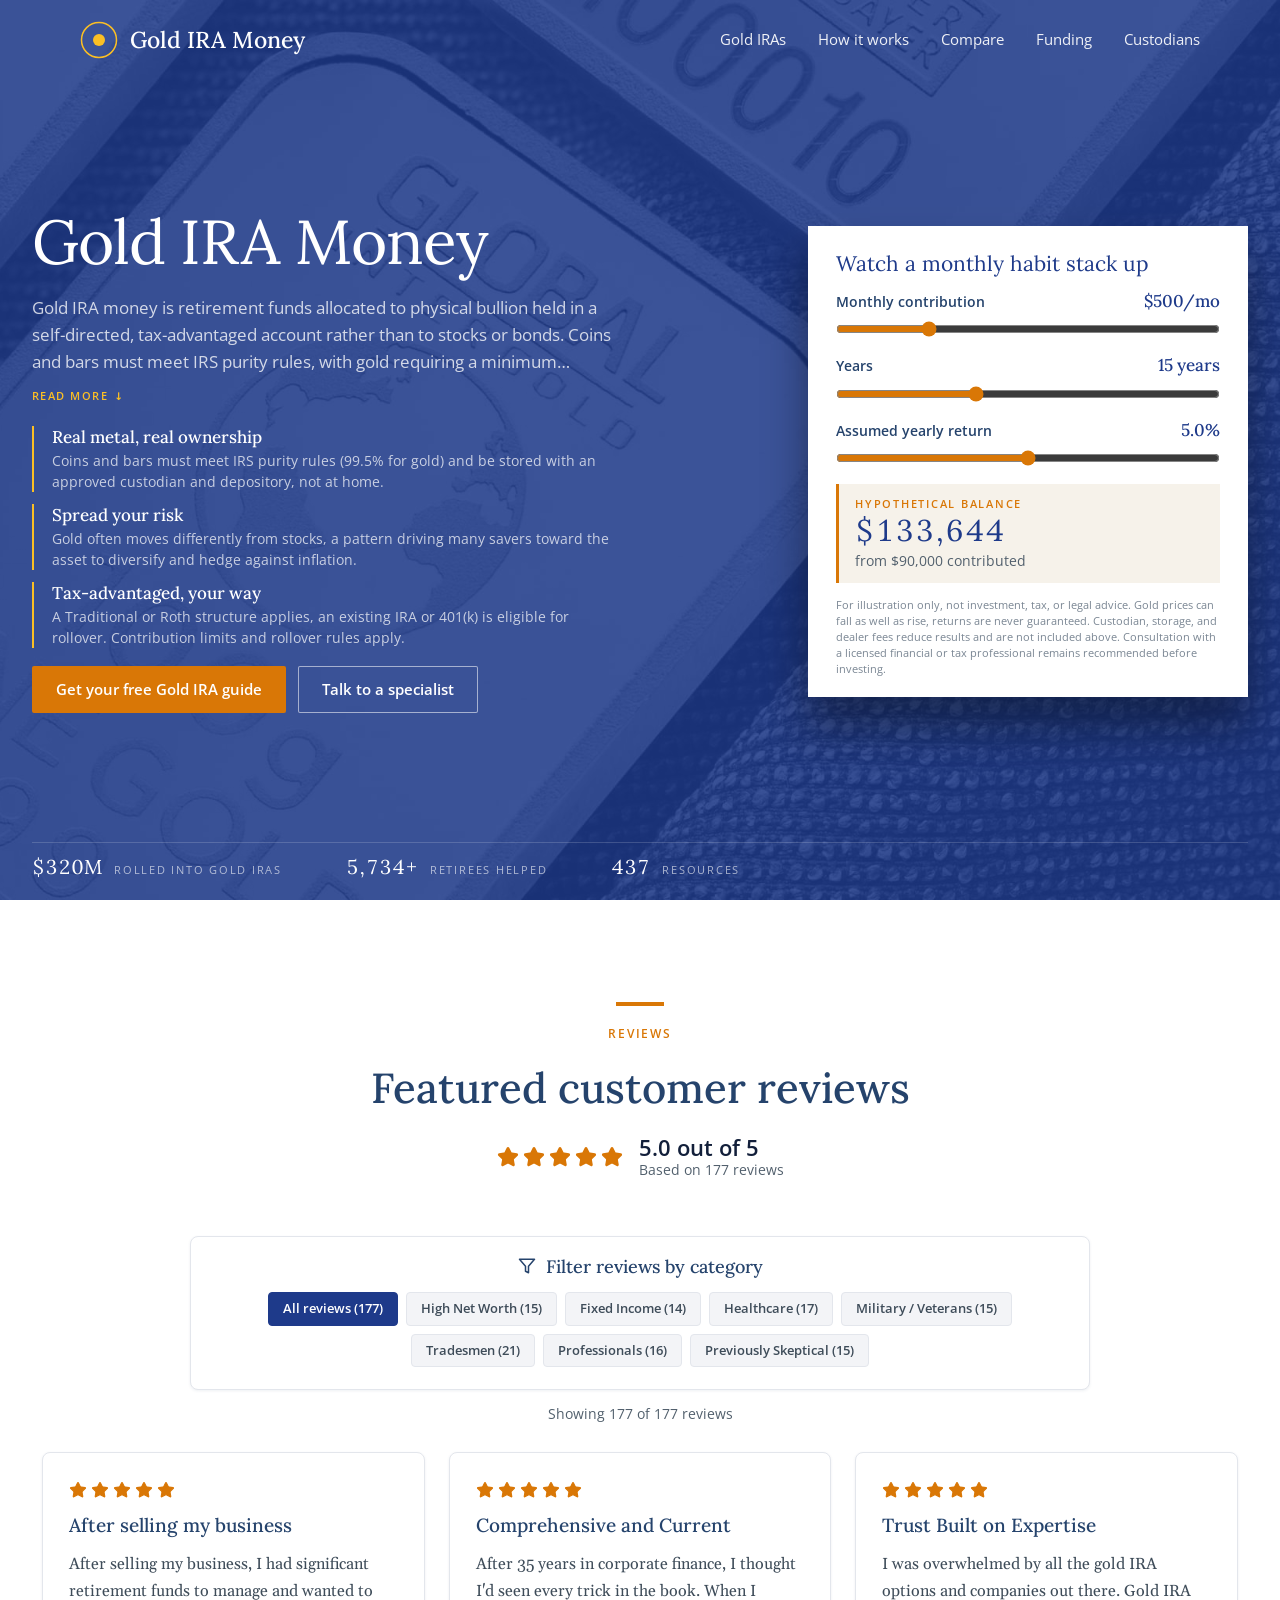
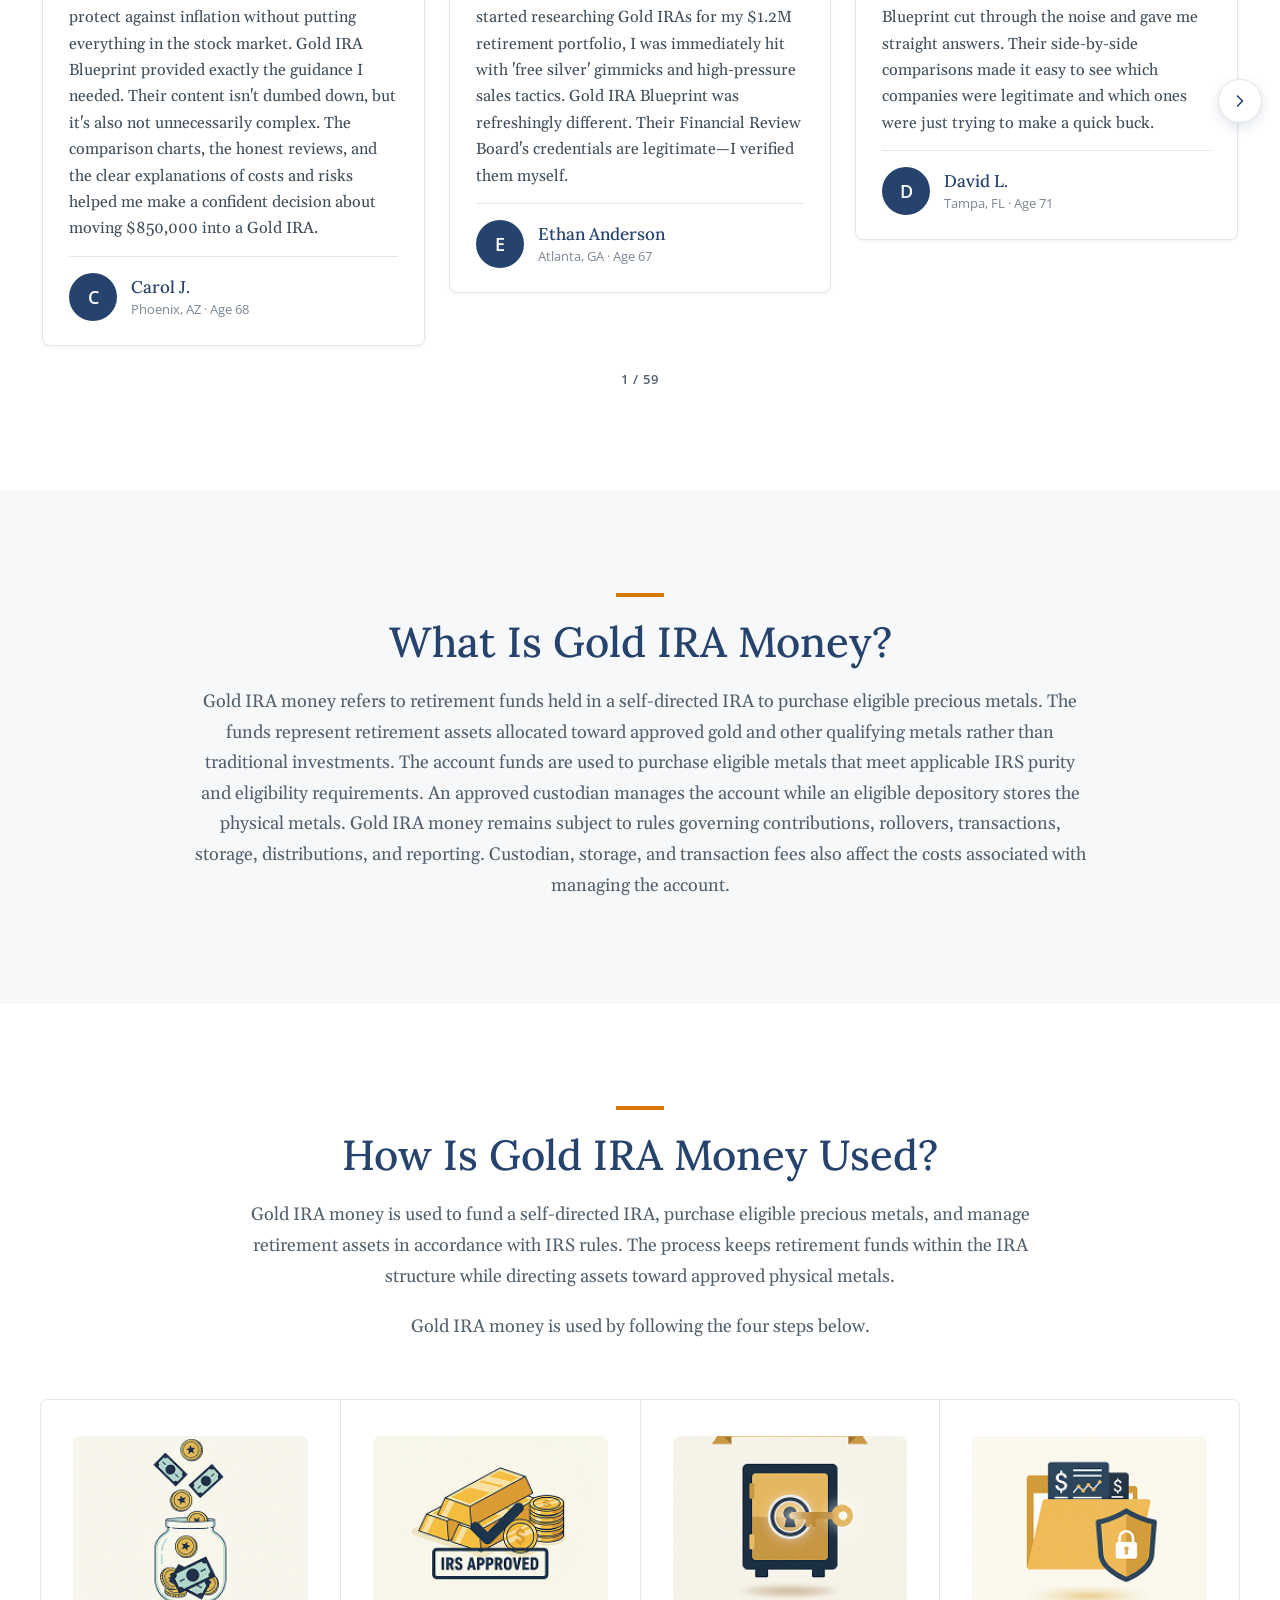
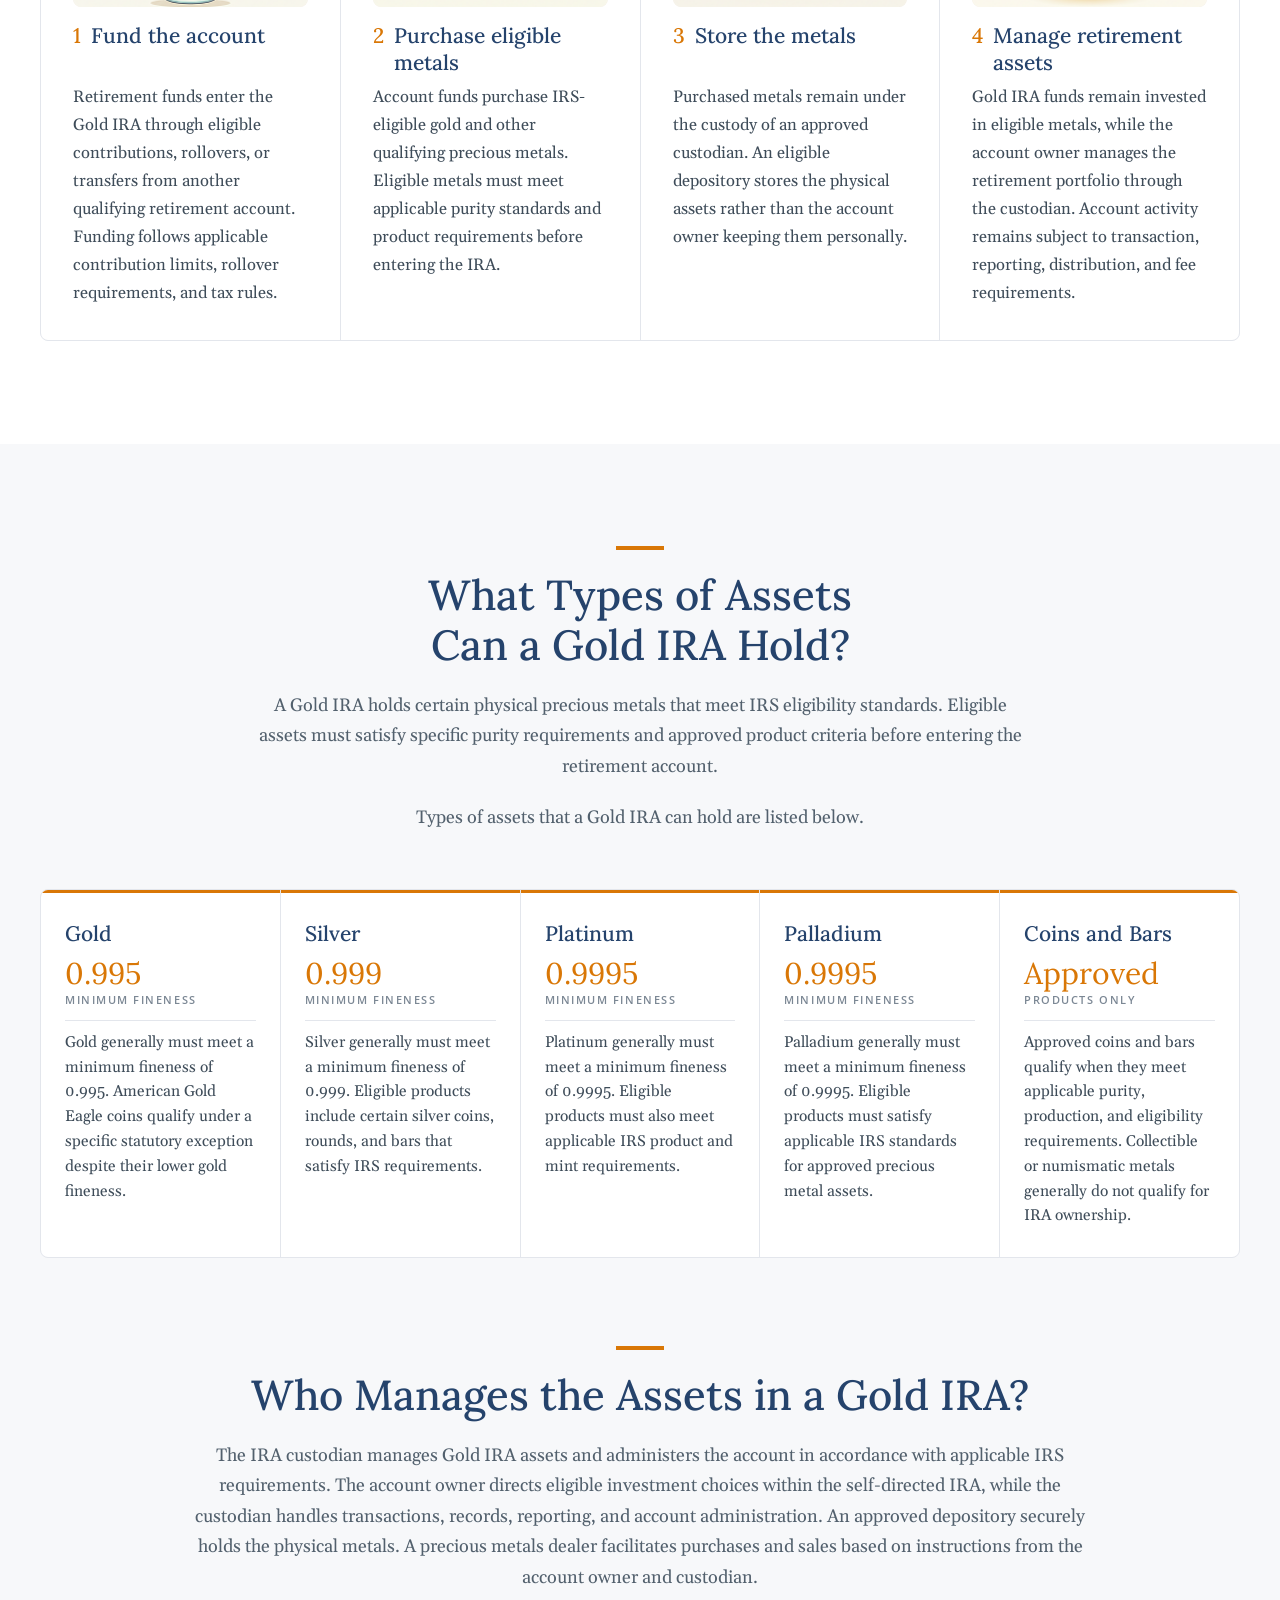
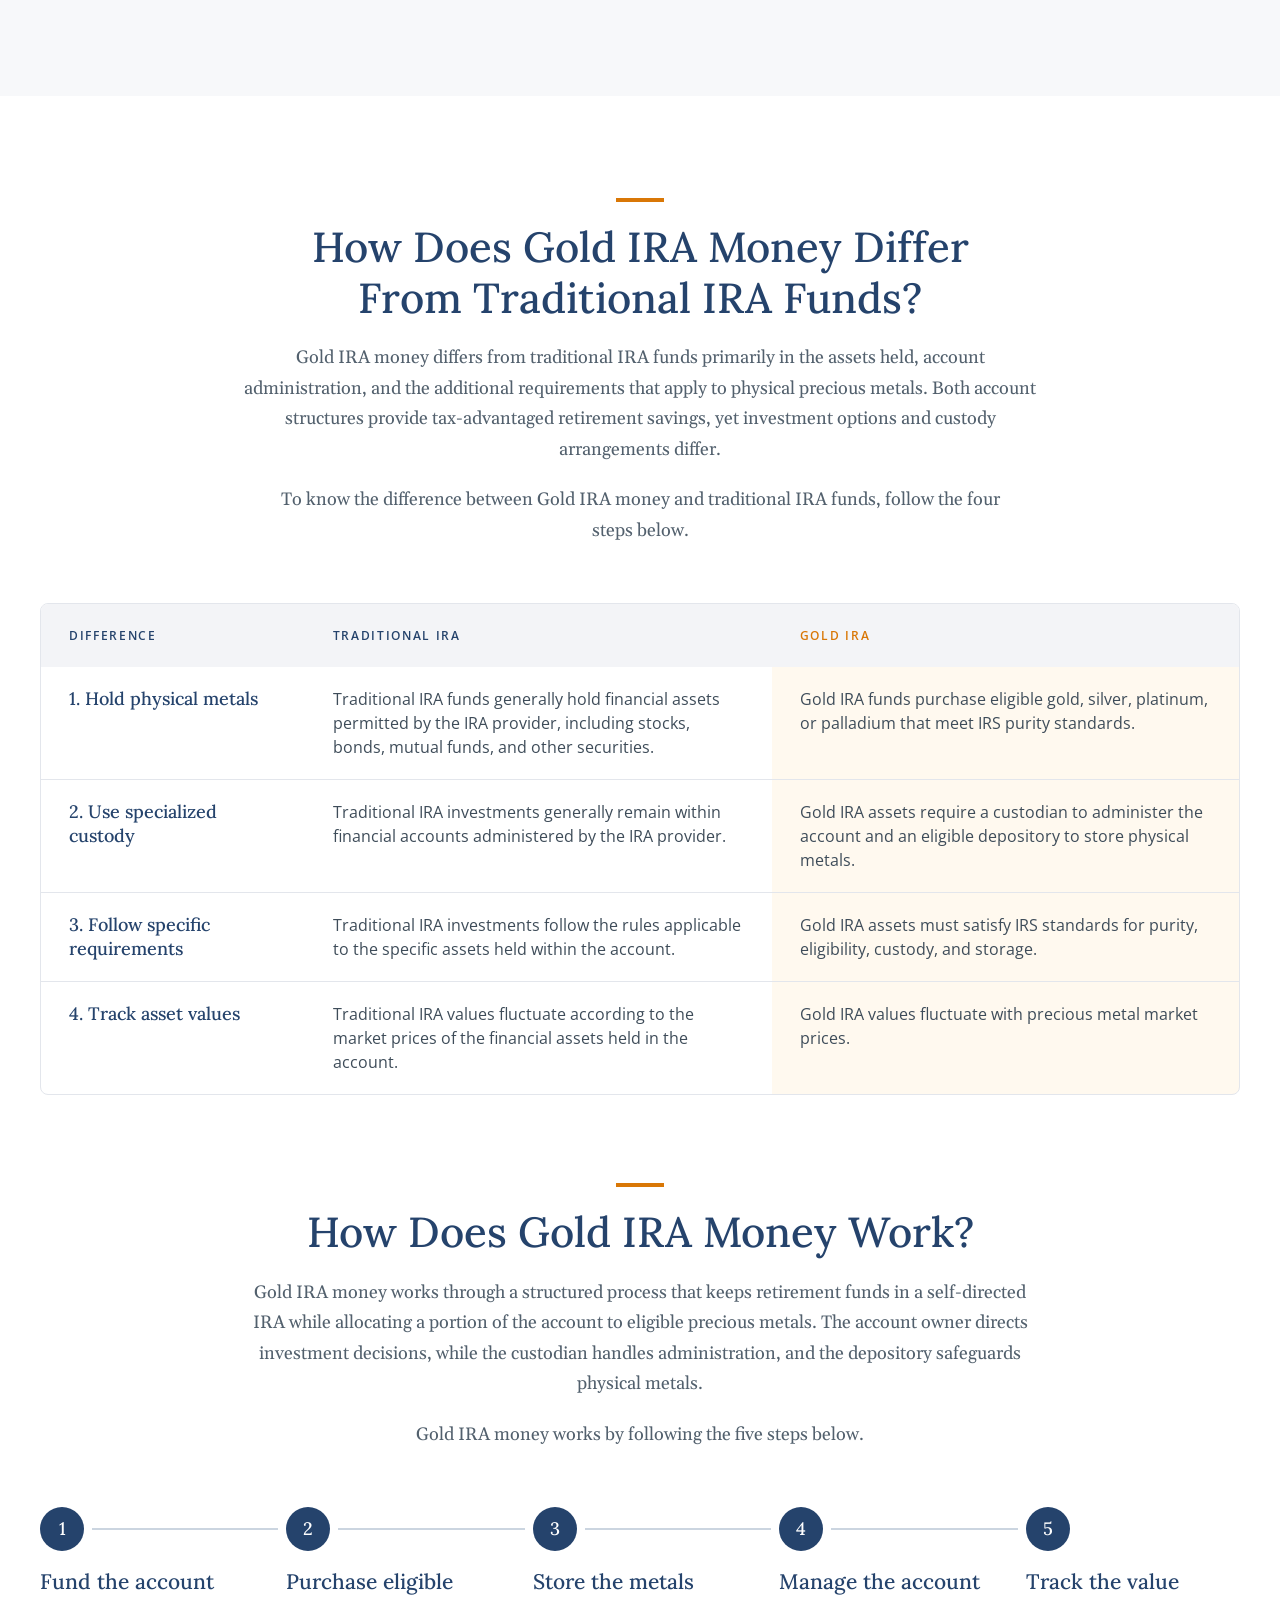
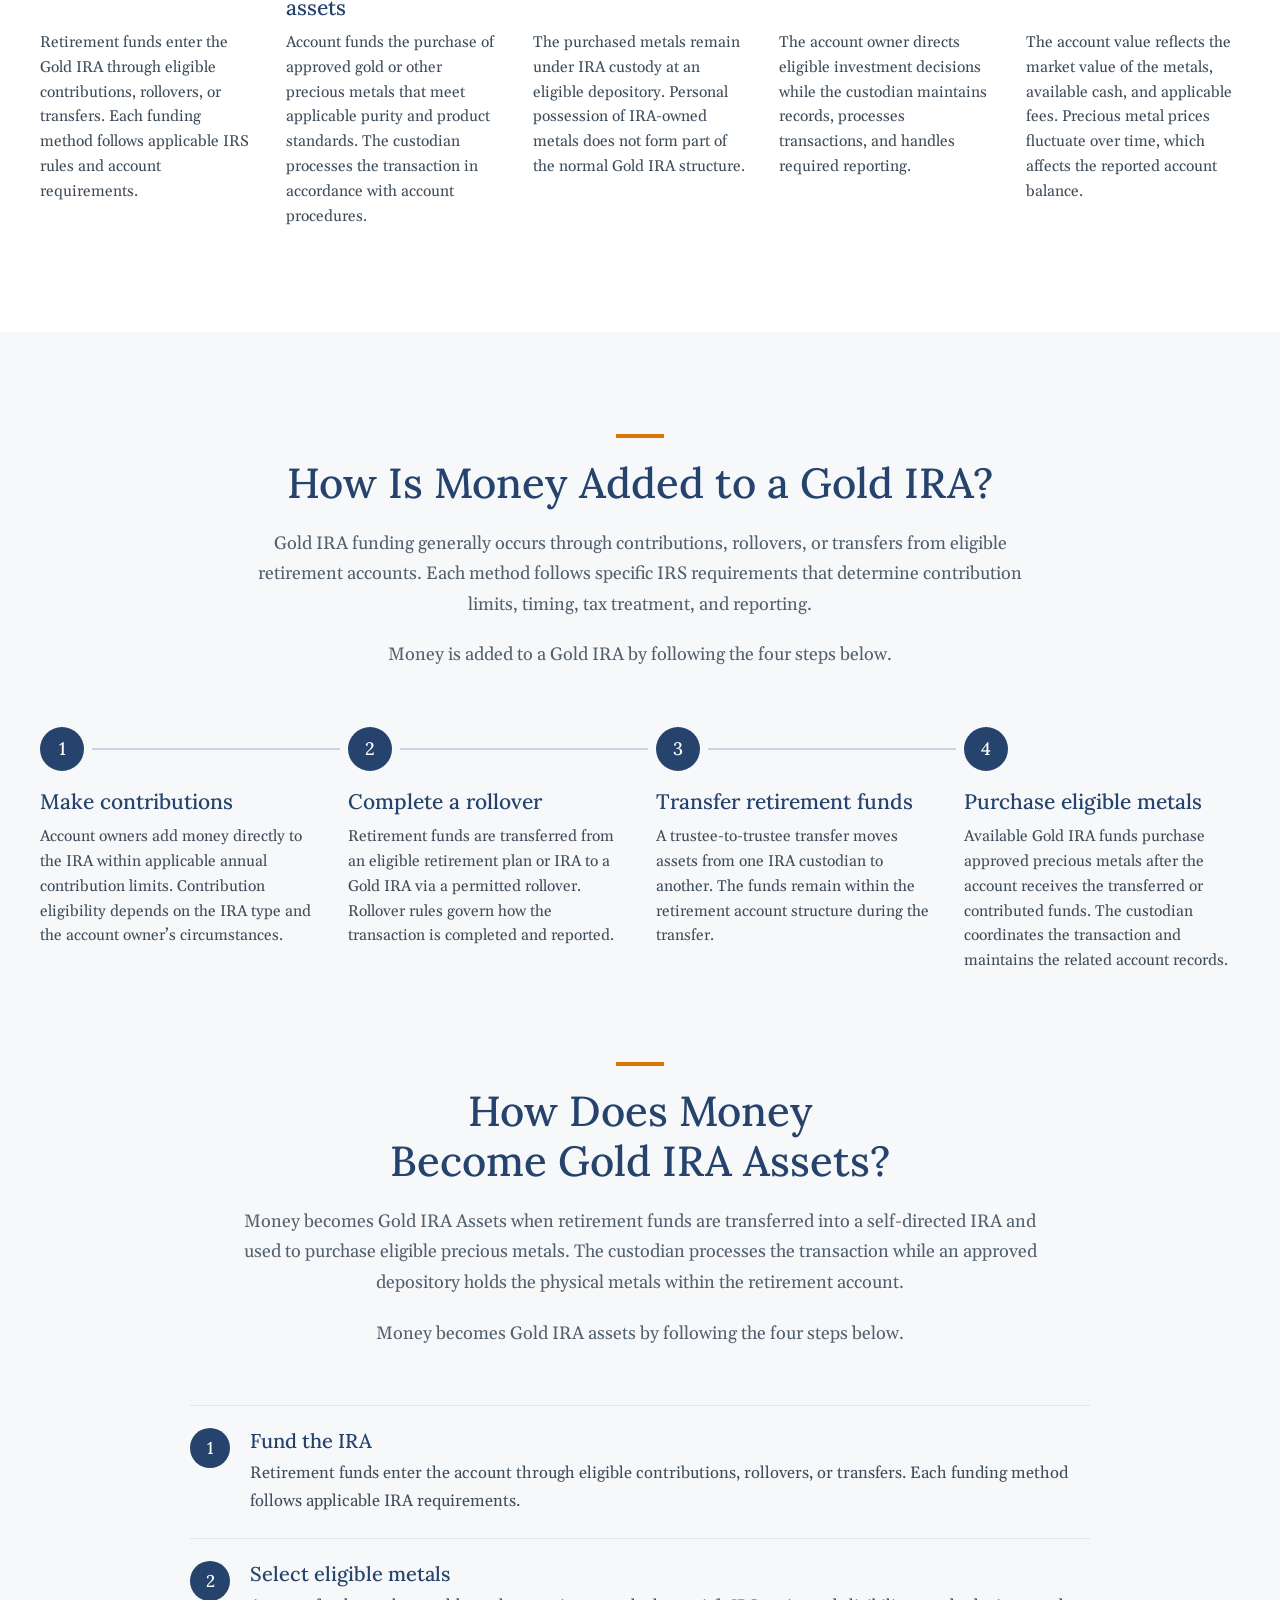
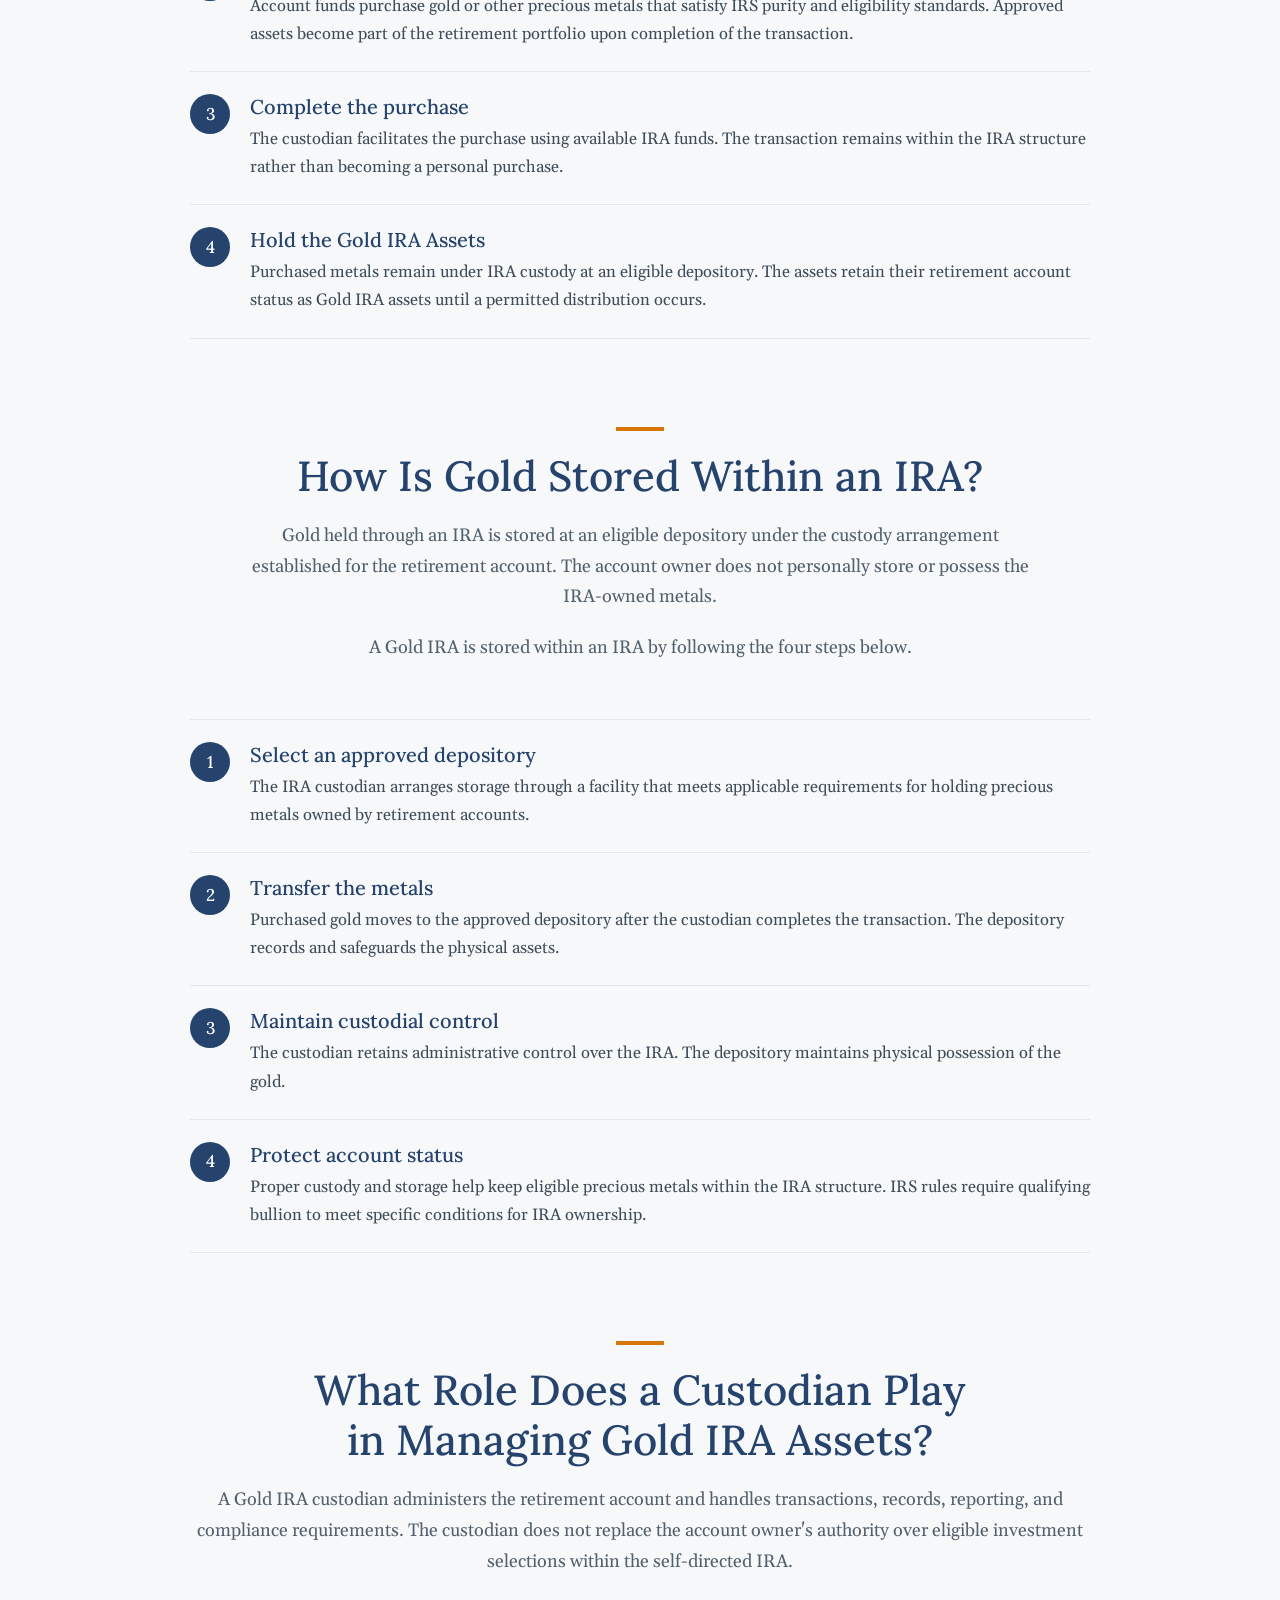
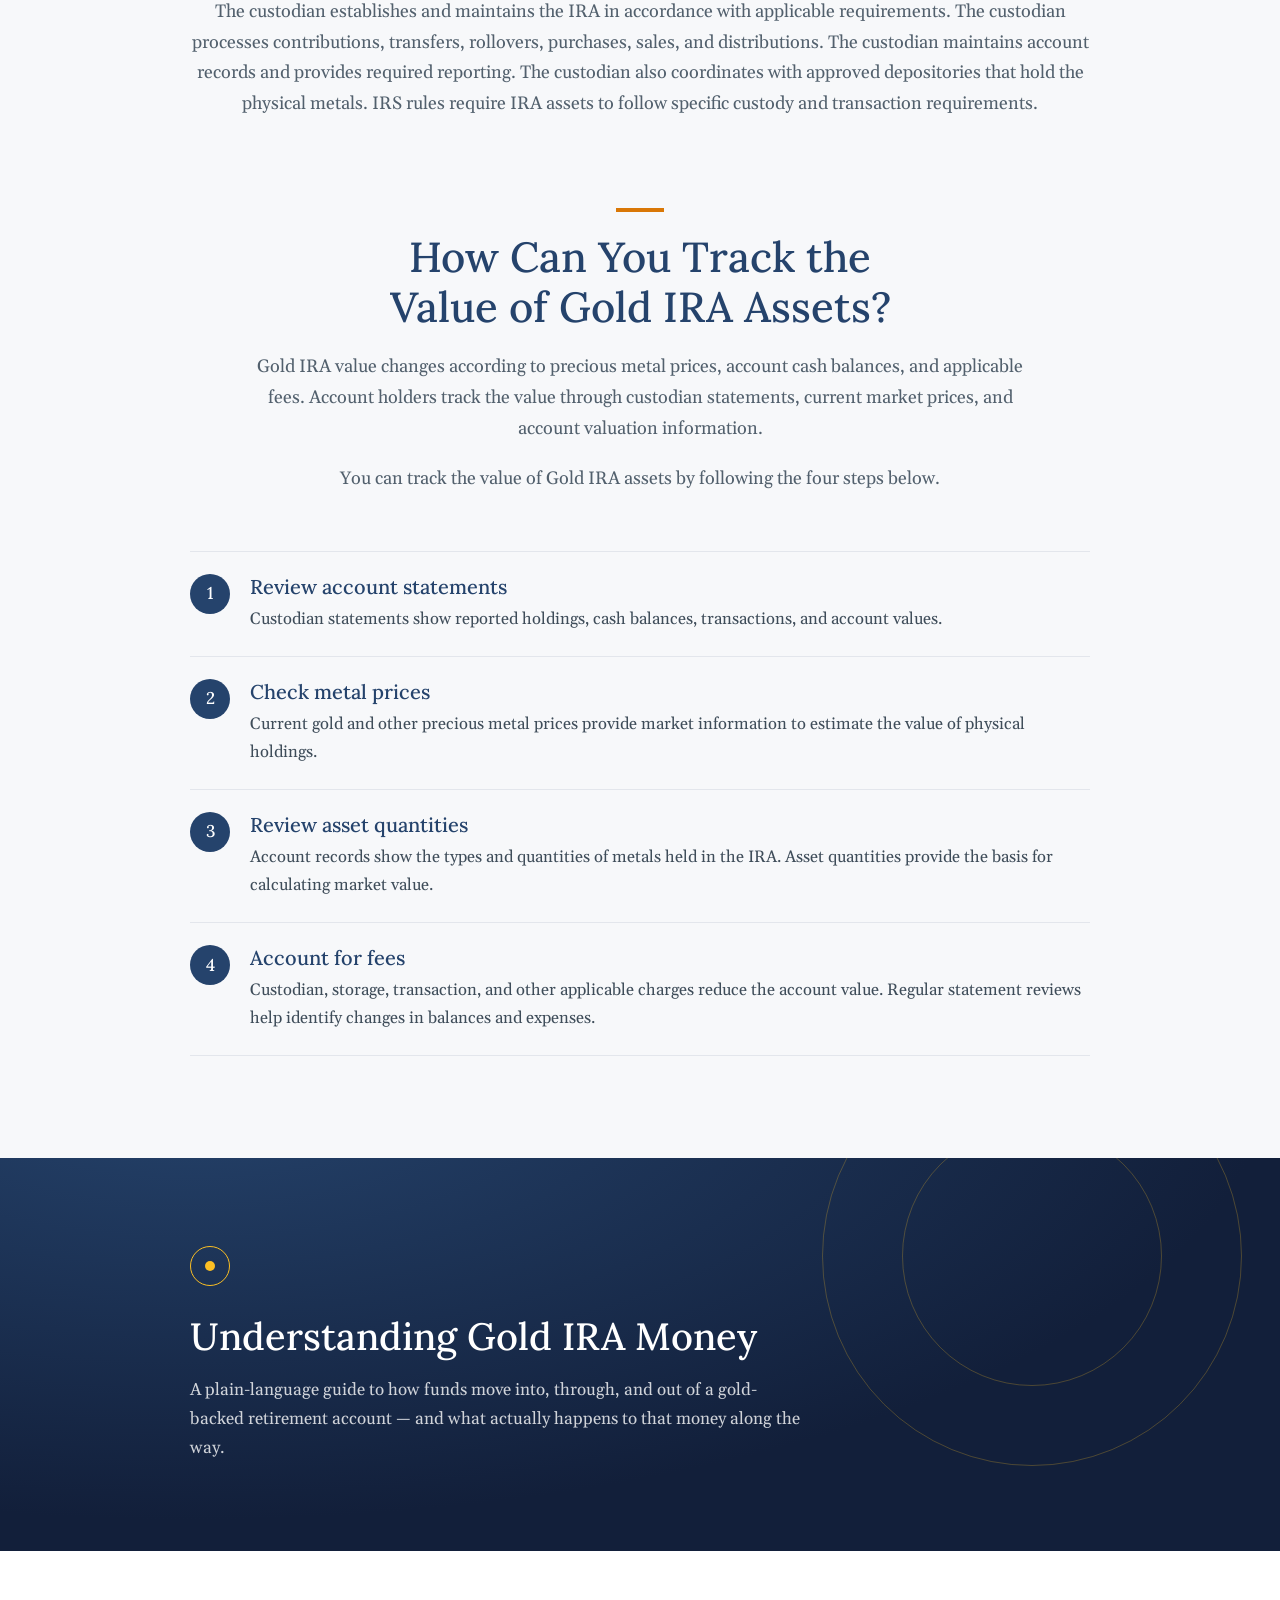
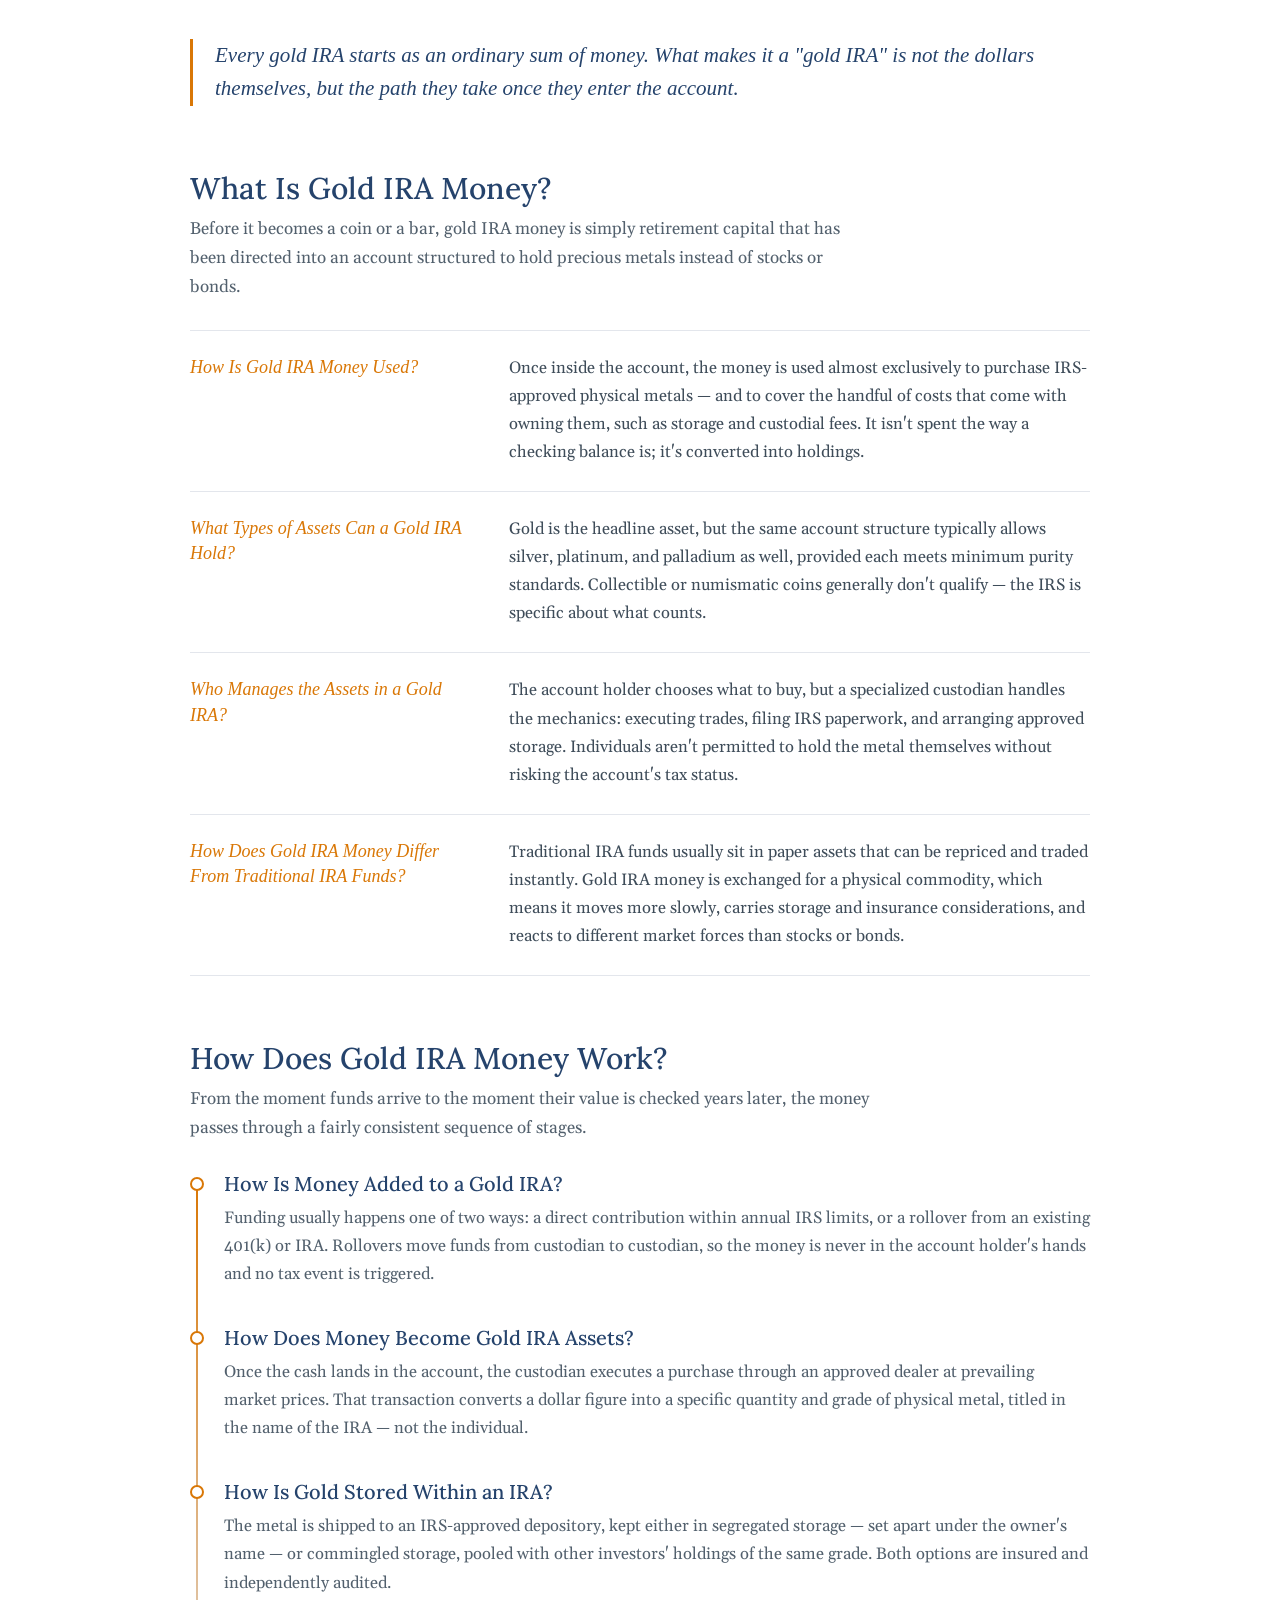
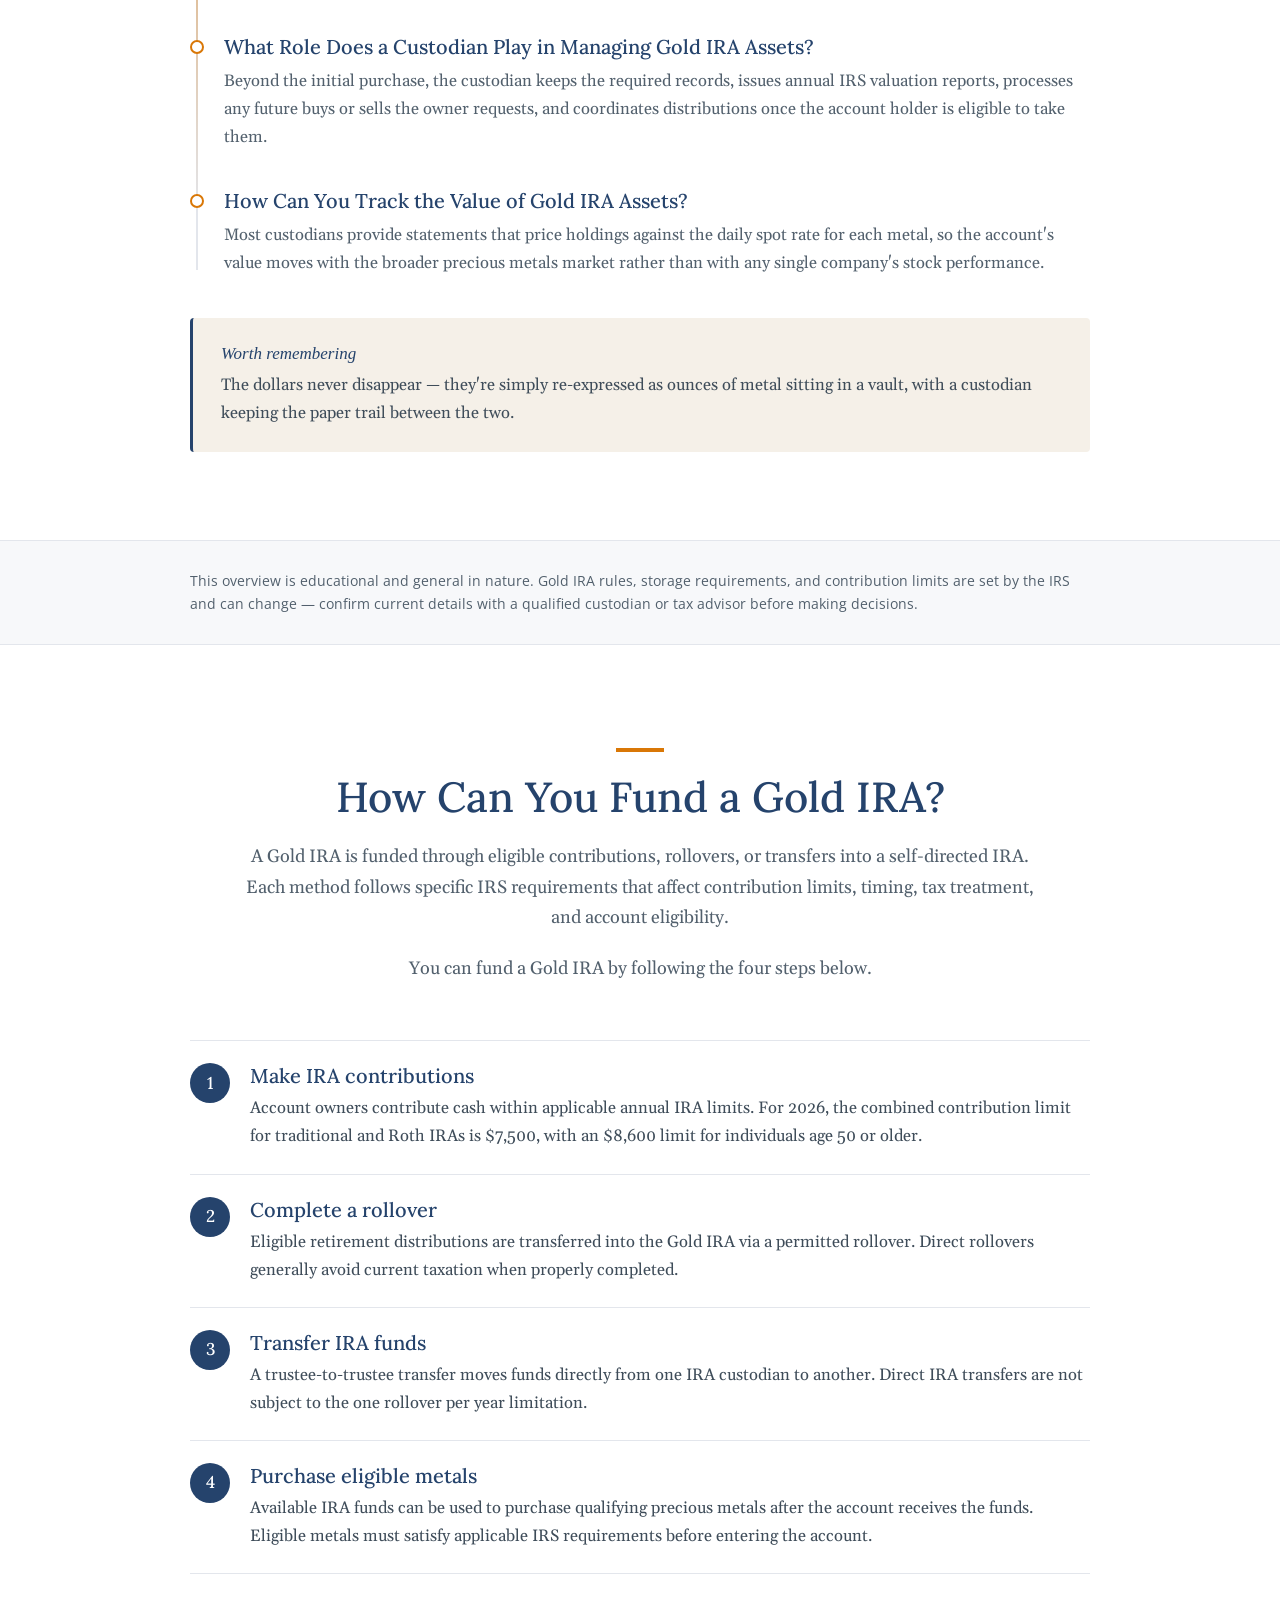
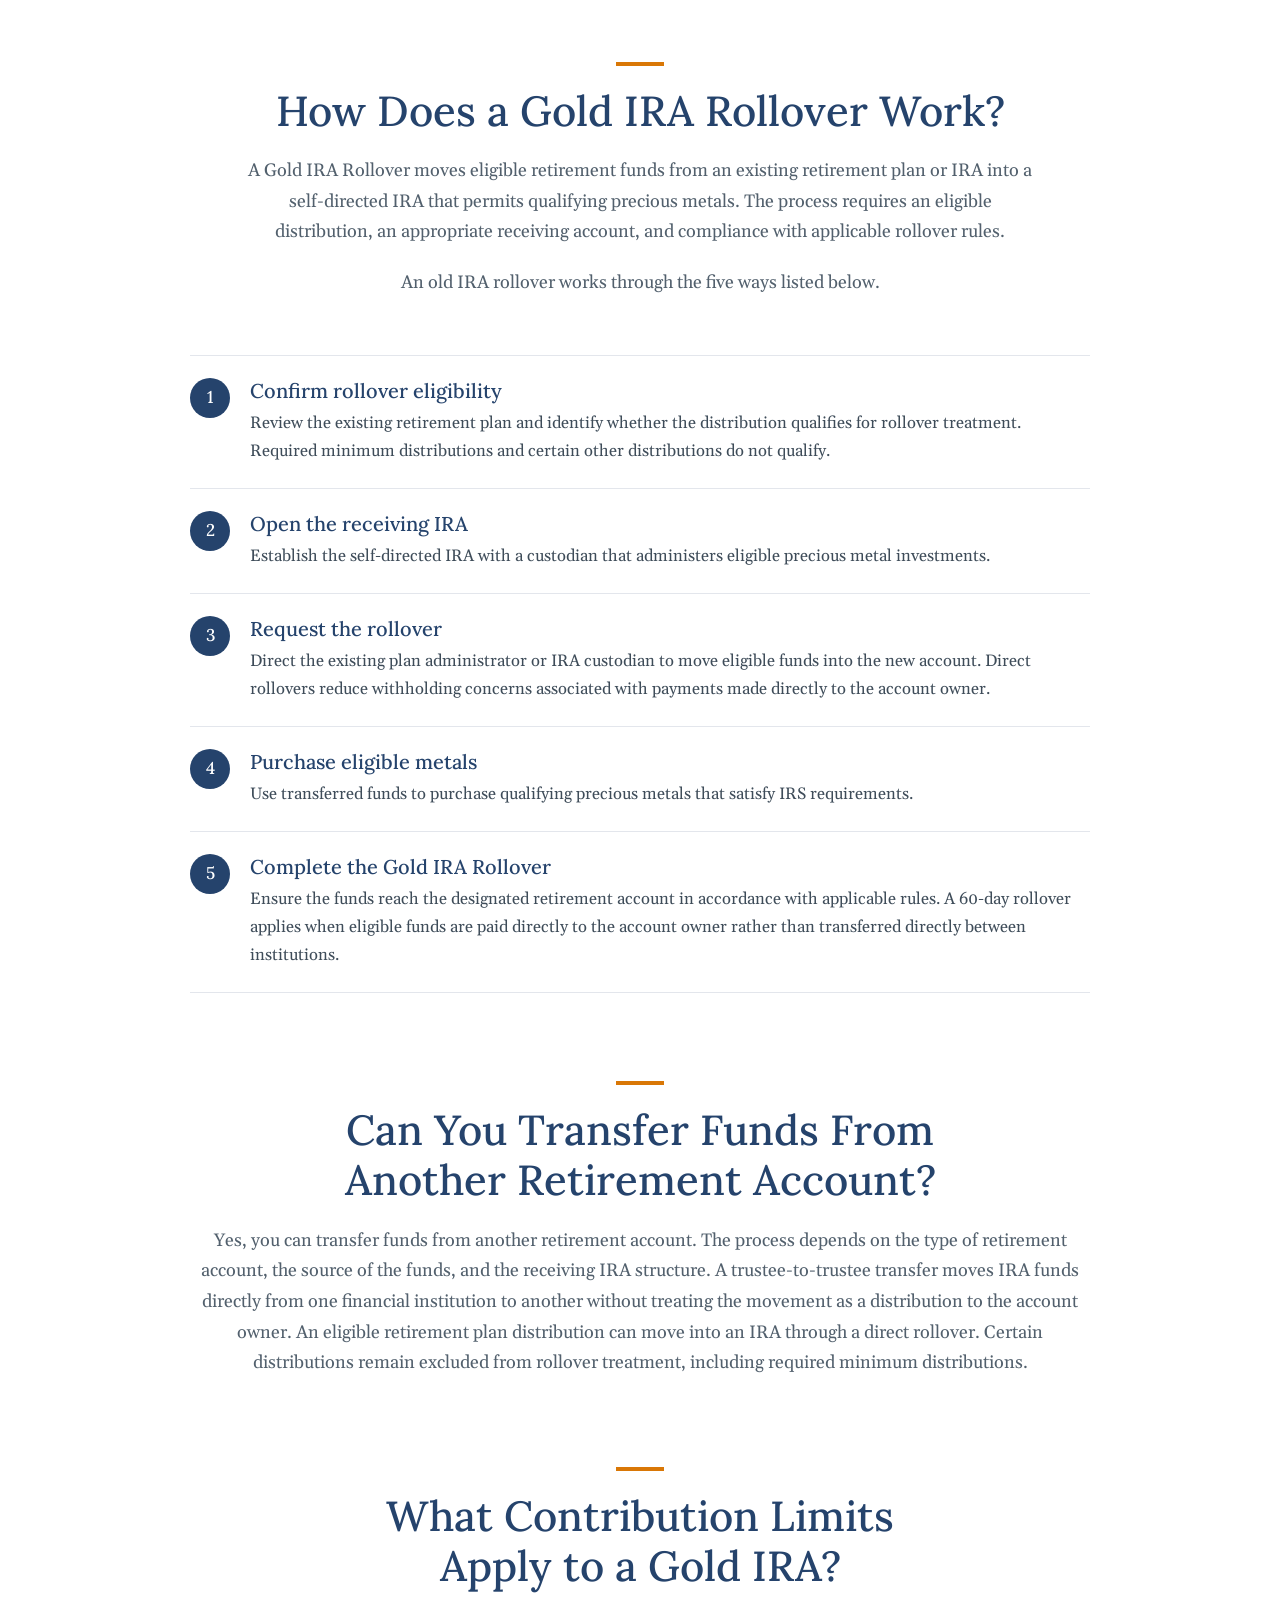
==== commit 38a57818: "added 2 new components" ====
--- a/index.html
+++ b/index.html
@@ -583,6 +583,82 @@
       </div>
     </section>
 
+    <!-- Summary guide. Its titles repeat spec headings, so they are <p> (not headings) to keep the SEO outline unique -->
+    <aside class="money-guide" aria-labelledby="money-guide-title">
+      <header class="money-guide__hero">
+        <div class="money-guide__inner">
+          <span class="money-guide__mark" aria-hidden="true"></span>
+          <p class="money-guide__title" id="money-guide-title">Understanding Gold IRA Money</p>
+          <p class="money-guide__intro">A plain-language guide to how funds move into, through, and out of a gold-backed retirement account — and what actually happens to that money along the way.</p>
+        </div>
+      </header>
+
+      <div class="money-guide__body money-guide__inner">
+        <p class="money-guide__lede">Every gold IRA starts as an ordinary sum of money. What makes it a "gold IRA" is not the dollars themselves, but the path they take once they enter the account.</p>
+
+        <div class="money-guide__block">
+          <p class="money-guide__block-title">What Is Gold IRA Money?</p>
+          <p class="money-guide__block-intro">Before it becomes a coin or a bar, gold IRA money is simply retirement capital that has been directed into an account structured to hold precious metals instead of stocks or bonds.</p>
+
+          <dl class="money-guide__ledger">
+            <div class="money-guide__row">
+              <dt>How Is Gold IRA Money Used?</dt>
+              <dd>Once inside the account, the money is used almost exclusively to purchase IRS-approved physical metals — and to cover the handful of costs that come with owning them, such as storage and custodial fees. It isn't spent the way a checking balance is; it's converted into holdings.</dd>
+            </div>
+            <div class="money-guide__row">
+              <dt>What Types of Assets Can a Gold IRA Hold?</dt>
+              <dd>Gold is the headline asset, but the same account structure typically allows silver, platinum, and palladium as well, provided each meets minimum purity standards. Collectible or numismatic coins generally don't qualify — the IRS is specific about what counts.</dd>
+            </div>
+            <div class="money-guide__row">
+              <dt>Who Manages the Assets in a Gold IRA?</dt>
+              <dd>The account holder chooses what to buy, but a specialized custodian handles the mechanics: executing trades, filing IRS paperwork, and arranging approved storage. Individuals aren't permitted to hold the metal themselves without risking the account's tax status.</dd>
+            </div>
+            <div class="money-guide__row">
+              <dt>How Does Gold IRA Money Differ From Traditional IRA Funds?</dt>
+              <dd>Traditional IRA funds usually sit in paper assets that can be repriced and traded instantly. Gold IRA money is exchanged for a physical commodity, which means it moves more slowly, carries storage and insurance considerations, and reacts to different market forces than stocks or bonds.</dd>
+            </div>
+          </dl>
+        </div>
+
+        <div class="money-guide__block">
+          <p class="money-guide__block-title">How Does Gold IRA Money Work?</p>
+          <p class="money-guide__block-intro">From the moment funds arrive to the moment their value is checked years later, the money passes through a fairly consistent sequence of stages.</p>
+
+          <ol class="money-guide__flow" role="list">
+            <li class="money-guide__stage">
+              <p class="money-guide__stage-title">How Is Money Added to a Gold IRA?</p>
+              <p>Funding usually happens one of two ways: a direct contribution within annual IRS limits, or a rollover from an existing 401(k) or IRA. Rollovers move funds from custodian to custodian, so the money is never in the account holder's hands and no tax event is triggered.</p>
+            </li>
+            <li class="money-guide__stage">
+              <p class="money-guide__stage-title">How Does Money Become Gold IRA Assets?</p>
+              <p>Once the cash lands in the account, the custodian executes a purchase through an approved dealer at prevailing market prices. That transaction converts a dollar figure into a specific quantity and grade of physical metal, titled in the name of the IRA — not the individual.</p>
+            </li>
+            <li class="money-guide__stage">
+              <p class="money-guide__stage-title">How Is Gold Stored Within an IRA?</p>
+              <p>The metal is shipped to an IRS-approved depository, kept either in segregated storage — set apart under the owner's name — or commingled storage, pooled with other investors' holdings of the same grade. Both options are insured and independently audited.</p>
+            </li>
+            <li class="money-guide__stage">
+              <p class="money-guide__stage-title">What Role Does a Custodian Play in Managing Gold IRA Assets?</p>
+              <p>Beyond the initial purchase, the custodian keeps the required records, issues annual IRS valuation reports, processes any future buys or sells the owner requests, and coordinates distributions once the account holder is eligible to take them.</p>
+            </li>
+            <li class="money-guide__stage">
+              <p class="money-guide__stage-title">How Can You Track the Value of Gold IRA Assets?</p>
+              <p>Most custodians provide statements that price holdings against the daily spot rate for each metal, so the account's value moves with the broader precious metals market rather than with any single company's stock performance.</p>
+            </li>
+          </ol>
+
+          <div class="money-guide__callout">
+            <p class="money-guide__callout-label">Worth remembering</p>
+            <p>The dollars never disappear — they're simply re-expressed as ounces of metal sitting in a vault, with a custodian keeping the paper trail between the two.</p>
+          </div>
+        </div>
+      </div>
+
+      <footer class="money-guide__footer">
+        <p class="money-guide__inner">This overview is educational and general in nature. Gold IRA rules, storage requirements, and contribution limits are set by the IRS and can change — confirm current details with a qualified custodian or tax advisor before making decisions.</p>
+      </footer>
+    </aside>
+
     <!-- ===================== FUNDING A GOLD IRA: METHODS, LIMITS, RULES ===================== -->
     <section class="section section--white" id="fund-gold-ira" aria-labelledby="fund-gold-ira-head-title">
       <div class="container">
@@ -831,6 +907,93 @@
         </div>
       </div>
     </section>
+
+    <!-- Summary guide. Its titles repeat spec headings, so they are <p> (not headings) to keep the SEO outline unique -->
+    <aside class="money-guide money-guide--mirror" aria-labelledby="funding-guide-title">
+      <header class="money-guide__hero">
+        <div class="money-guide__inner">
+          <span class="money-guide__mark" aria-hidden="true"></span>
+          <p class="money-guide__title" id="funding-guide-title">Funding and Understanding a Gold IRA</p>
+          <p class="money-guide__intro">Where the money to open a gold IRA actually comes from, and what happens to that money for the rest of the account's life — from first deposit to final distribution.</p>
+        </div>
+      </header>
+
+      <div class="money-guide__body money-guide__inner">
+        <p class="money-guide__lede">A gold IRA can't be funded with a simple deposit slip. The path money takes into the account — and later, out of it — is governed by a specific set of rules worth knowing before you start.</p>
+
+        <div class="money-guide__block">
+          <p class="money-guide__block-title">How Can You Fund a Gold IRA?</p>
+          <p class="money-guide__block-intro">There are three common entry points for money heading into a gold IRA, each moving differently and carrying its own paperwork.</p>
+
+          <dl class="money-guide__ledger">
+            <div class="money-guide__row money-guide__row--stacked">
+              <dt>How Does a Gold IRA Rollover Work?</dt>
+              <dd>A rollover moves funds from an existing retirement account into a new gold IRA, custodian to custodian, without the money ever passing through the account holder's own bank account. Handled correctly, it's a non-taxable event — the balance simply changes address.</dd>
+            </div>
+            <div class="money-guide__row money-guide__row--stacked">
+              <dt>Can You Transfer Funds From Another Retirement Account?</dt>
+              <dd>Yes — a direct transfer works similarly to a rollover but is typically used between accounts of the same type, such as one traditional IRA to another. Because the funds move directly between custodians, there's no 60-day window to worry about and no withholding is triggered.</dd>
+            </div>
+            <div class="money-guide__row money-guide__row--stacked">
+              <dt>What Contribution Limits Apply to a Gold IRA?</dt>
+              <dd>
+                <p>A gold IRA follows the same annual contribution ceiling as any other IRA of its type, set each year by the IRS and adjusted periodically for inflation. Rollovers and transfers don't count against that cap — only new, out-of-pocket contributions do.</p>
+                <div class="money-guide__sub">
+                  <p class="money-guide__sub-title">Can You Move Money From a 401(k) Into a Gold IRA?</p>
+                  <p>In most cases, yes. Funds from a former employer's 401(k) can generally be rolled into a gold IRA once you've left that job, and some plans allow an in-service rollover even while you're still employed — though plan rules vary, so it's worth checking with the plan administrator first.</p>
+                </div>
+              </dd>
+            </div>
+            <div class="money-guide__row money-guide__row--stacked">
+              <dt>What Gold IRA Rules Apply to Account Funding?</dt>
+              <dd>Every dollar has to move through the custodian rather than the account holder, purchases must be made through an approved dealer, and the resulting metal has to meet IRS purity standards before it can sit in the account. Skipping any of these steps can jeopardize the account's tax-advantaged status.</dd>
+            </div>
+          </dl>
+        </div>
+
+        <div class="money-guide__block">
+          <p class="money-guide__block-title">What Should You Know About Gold IRA Money?</p>
+          <p class="money-guide__block-intro">Once the account is funded, five things largely determine how that money behaves over time.</p>
+
+          <ul class="money-guide__grid" role="list">
+            <li class="money-guide__cell">
+              <p class="money-guide__tag">Value</p>
+              <p class="money-guide__cell-title">What Factors Can Affect Gold IRA Value?</p>
+              <p>Spot price swings, currency strength, interest rates, and broader demand for safe-haven assets all move the value of the metal sitting in the account — often independently of how the stock market is doing.</p>
+            </li>
+            <li class="money-guide__cell">
+              <p class="money-guide__tag">Fees</p>
+              <p class="money-guide__cell-title">What Fees Can Reduce Gold IRA Funds?</p>
+              <p>Setup charges, annual custodian fees, storage costs, and dealer markups on each purchase all chip away at returns. Because they're often flat rather than percentage-based, they matter more on smaller balances.</p>
+            </li>
+            <li class="money-guide__cell">
+              <p class="money-guide__tag">Distributions</p>
+              <p class="money-guide__cell-title">How Are Gold IRA Distributions Handled?</p>
+              <p>Account holders can typically take a distribution either as cash — after the custodian sells the metal — or, in some accounts, as the physical metal itself, shipped directly to them.</p>
+            </li>
+            <li class="money-guide__cell">
+              <p class="money-guide__tag">Taxes</p>
+              <p class="money-guide__cell-title">What Tax Rules Apply to Gold IRA Distributions?</p>
+              <p>Distributions are generally taxed the same way as any other IRA of the same type — as ordinary income for a traditional account, or tax-free for a qualified Roth withdrawal — with early withdrawals before retirement age usually facing an additional penalty.</p>
+            </li>
+            <li class="money-guide__cell money-guide__cell--wide">
+              <p class="money-guide__tag">Retirement</p>
+              <p class="money-guide__cell-title">What Happens to a Gold IRA After the Owner Retires?</p>
+              <p>The account keeps functioning as it did before — the metal stays in storage, still tracked against spot price — except withdrawals can now be taken freely, and required minimum distributions begin to apply once the account holder reaches the age set by current IRS rules.</p>
+            </li>
+          </ul>
+
+          <div class="money-guide__callout">
+            <p class="money-guide__callout-label">Worth remembering</p>
+            <p>Funding a gold IRA correctly is what keeps it tax-advantaged; everything downstream — value, fees, and how the money eventually comes back out — depends on that first step being done right.</p>
+          </div>
+        </div>
+      </div>
+
+      <footer class="money-guide__footer">
+        <p class="money-guide__inner">This overview is educational and general in nature. Contribution limits, distribution ages, and tax treatment are set by the IRS and can change — confirm current figures with a qualified custodian or tax advisor before making decisions.</p>
+      </footer>
+    </aside>
 
     <!-- ===================== GOLD IRA FAQ ===================== -->
     <!-- Spec "FAQ Labeled Tabs": the spec Labels are the tabs, each holding accordions; questions keep their spec heading levels (H2-H4) inside <summary> -->
--- a/css/styles.css
+++ b/css/styles.css
@@ -1740,12 +1740,260 @@
   color: var(--text-2);
 }
 
+/* "Understanding Gold IRA Money" guide: full-width bands (navy, white, grey)
+   with content held to a 900px reading column */
+.money-guide {
+  background: var(--surface);
+}
+.money-guide__inner {
+  position: relative;
+  width: 100%;
+  max-width: calc(900px + var(--gutter) * 2);
+  margin-inline: auto;
+  padding-inline: var(--gutter);
+}
+.money-guide__hero {
+  padding-block: clamp(56px, 7vw, 88px);
+  overflow: hidden;
+  isolation: isolate;
+  background: radial-gradient(
+    120% 160% at 15% -20%,
+    var(--navy) 0%,
+    var(--ink) 70%
+  );
+  color: #fff;
+}
+/* Two concentric gold rings at the top-right of the content column */
+.money-guide__hero .money-guide__inner::before,
+.money-guide__hero .money-guide__inner::after {
+  content: "";
+  position: absolute;
+  border: 1px solid rgba(251, 191, 36, 0.25);
+  border-radius: 50%;
+  pointer-events: none;
+  z-index: -1;
+}
+.money-guide__hero .money-guide__inner::before {
+  top: -120px;
+  right: -40px;
+  width: 260px;
+  height: 260px;
+}
+.money-guide__hero .money-guide__inner::after {
+  top: -200px;
+  right: -120px;
+  width: 420px;
+  height: 420px;
+}
+.money-guide__mark {
+  display: grid;
+  place-items: center;
+  width: 40px;
+  height: 40px;
+  margin-bottom: 28px;
+  border: 1px solid var(--gold);
+  border-radius: 50%;
+}
+.money-guide__mark::after {
+  content: "";
+  width: 10px;
+  height: 10px;
+  border-radius: 50%;
+  background: var(--gold);
+}
+.money-guide__title {
+  margin-bottom: 16px;
+  font: 500 clamp(28px, 3.4vw, 38px)/1.2 var(--font-display);
+  color: #fff;
+  text-wrap: balance;
+}
+.money-guide__intro {
+  max-width: 36em;
+  font: 400 17px/1.7 var(--font-body);
+  color: rgba(255, 255, 255, 0.8);
+}
+.money-guide__body {
+  display: grid;
+  gap: clamp(48px, 6vw, 64px);
+  padding-block: clamp(56px, 7vw, 88px);
+}
+.money-guide__lede {
+  padding-left: 22px;
+  border-left: 3px solid var(--amber);
+  font: italic 400 clamp(19px, 2vw, 21px)/1.6 var(--font-display);
+  color: var(--navy);
+}
+.money-guide__block-title {
+  margin-bottom: 8px;
+  font: 500 clamp(24px, 2.6vw, 30px)/1.25 var(--font-display);
+  color: var(--navy);
+}
+.money-guide__block-intro {
+  max-width: 40em;
+  margin-bottom: 28px;
+  font: 400 17px/1.7 var(--font-body);
+  color: var(--text-2);
+}
+.money-guide__ledger {
+  border-top: 1px solid var(--rule);
+}
+.money-guide__row {
+  display: grid;
+  grid-template-columns: minmax(0, 1fr) minmax(0, 2fr);
+  gap: 8px 28px;
+  padding-block: 24px;
+  border-bottom: 1px solid var(--rule);
+}
+.money-guide__row dt {
+  font: italic 500 18px/1.4 var(--font-display);
+  color: var(--amber);
+}
+.money-guide__row dd {
+  margin: 0;
+  font: 400 16.5px/1.7 var(--font-body);
+  color: var(--text);
+}
+/* Vertical gold line with a ring marking each stage */
+.money-guide__flow {
+  position: relative;
+  display: grid;
+  gap: 36px;
+  padding-left: 34px;
+}
+.money-guide__flow::before {
+  content: "";
+  position: absolute;
+  top: 8px;
+  bottom: 8px;
+  left: 6px;
+  width: 2px;
+  background: linear-gradient(to bottom, var(--amber), var(--rule) 92%);
+}
+.money-guide__stage {
+  position: relative;
+  font: 400 16.5px/1.7 var(--font-body);
+  color: var(--text-2);
+}
+.money-guide__stage::before {
+  content: "";
+  position: absolute;
+  top: 6px;
+  left: -34px;
+  width: 14px;
+  height: 14px;
+  border: 2px solid var(--amber);
+  border-radius: 50%;
+  background: var(--surface);
+}
+.money-guide__stage-title {
+  margin-bottom: 8px;
+  font: 500 20px/1.3 var(--font-display);
+  color: var(--navy);
+}
+.money-guide__callout {
+  margin-top: 40px;
+  padding: 24px 28px;
+  border-left: 3px solid var(--navy);
+  border-radius: var(--radius-md);
+  background: var(--cream);
+  font: 400 16.5px/1.7 var(--font-body);
+  color: var(--text);
+}
+.money-guide__callout-label {
+  margin-bottom: 6px;
+  font: italic 500 17px/1.4 var(--font-display);
+  color: var(--navy);
+}
+/* Mirrored band: glow and rings on the left */
+.money-guide--mirror .money-guide__hero {
+  background: radial-gradient(
+    120% 160% at 85% -20%,
+    var(--navy) 0%,
+    var(--ink) 70%
+  );
+}
+.money-guide--mirror .money-guide__hero .money-guide__inner::before,
+.money-guide--mirror .money-guide__hero .money-guide__inner::after {
+  right: auto;
+}
+.money-guide--mirror .money-guide__hero .money-guide__inner::before {
+  left: -40px;
+}
+.money-guide--mirror .money-guide__hero .money-guide__inner::after {
+  left: -120px;
+}
+/* Question above its answer, for rows with longer or nested answers */
+.money-guide__row--stacked {
+  grid-template-columns: minmax(0, 1fr);
+}
+.money-guide__row dd > * + * {
+  margin-top: 20px;
+}
+/* Follow-up question nested under an answer */
+.money-guide__sub {
+  padding-left: 22px;
+  border-left: 2px solid var(--rule-warm);
+  color: var(--text-2);
+}
+.money-guide__sub-title {
+  margin-bottom: 6px;
+  font: italic 500 17px/1.4 var(--font-display);
+  color: var(--navy);
+}
+/* Topic index: two columns, the last topic spans both */
+.money-guide__grid {
+  display: grid;
+  grid-template-columns: repeat(2, minmax(0, 1fr));
+  border-top: 1px solid var(--rule);
+  border-left: 1px solid var(--rule);
+}
+.money-guide__cell {
+  padding: 28px 26px;
+  border-right: 1px solid var(--rule);
+  border-bottom: 1px solid var(--rule);
+  font: 400 16px/1.7 var(--font-body);
+  color: var(--text-2);
+}
+.money-guide__cell--wide {
+  grid-column: 1 / -1;
+  background: var(--hover-warm);
+}
+.money-guide__tag {
+  margin-bottom: 10px;
+  font: 600 12px/1.4 var(--font-ui);
+  letter-spacing: 0.16em;
+  text-transform: uppercase;
+  color: var(--amber);
+}
+.money-guide__cell-title {
+  margin-bottom: 10px;
+  font: 500 19px/1.35 var(--font-display);
+  color: var(--navy);
+}
+.money-guide__footer {
+  padding-block: 28px;
+  border-block: 1px solid var(--rule);
+  background: var(--page);
+  font: 400 14px/1.7 var(--font-ui);
+  color: var(--text-2);
+}
+
 @media (max-width: 640px) {
-  .fact-list__row {
+  .fact-list__row,
+  .money-guide__row {
     grid-template-columns: minmax(0, 1fr);
   }
   .step-list__item {
     column-gap: 16px;
+  }
+  .money-guide__lede {
+    padding-left: 16px;
+  }
+  .money-guide__grid {
+    grid-template-columns: minmax(0, 1fr);
+  }
+  .money-guide__cell {
+    padding: 24px 20px;
   }
 }
 
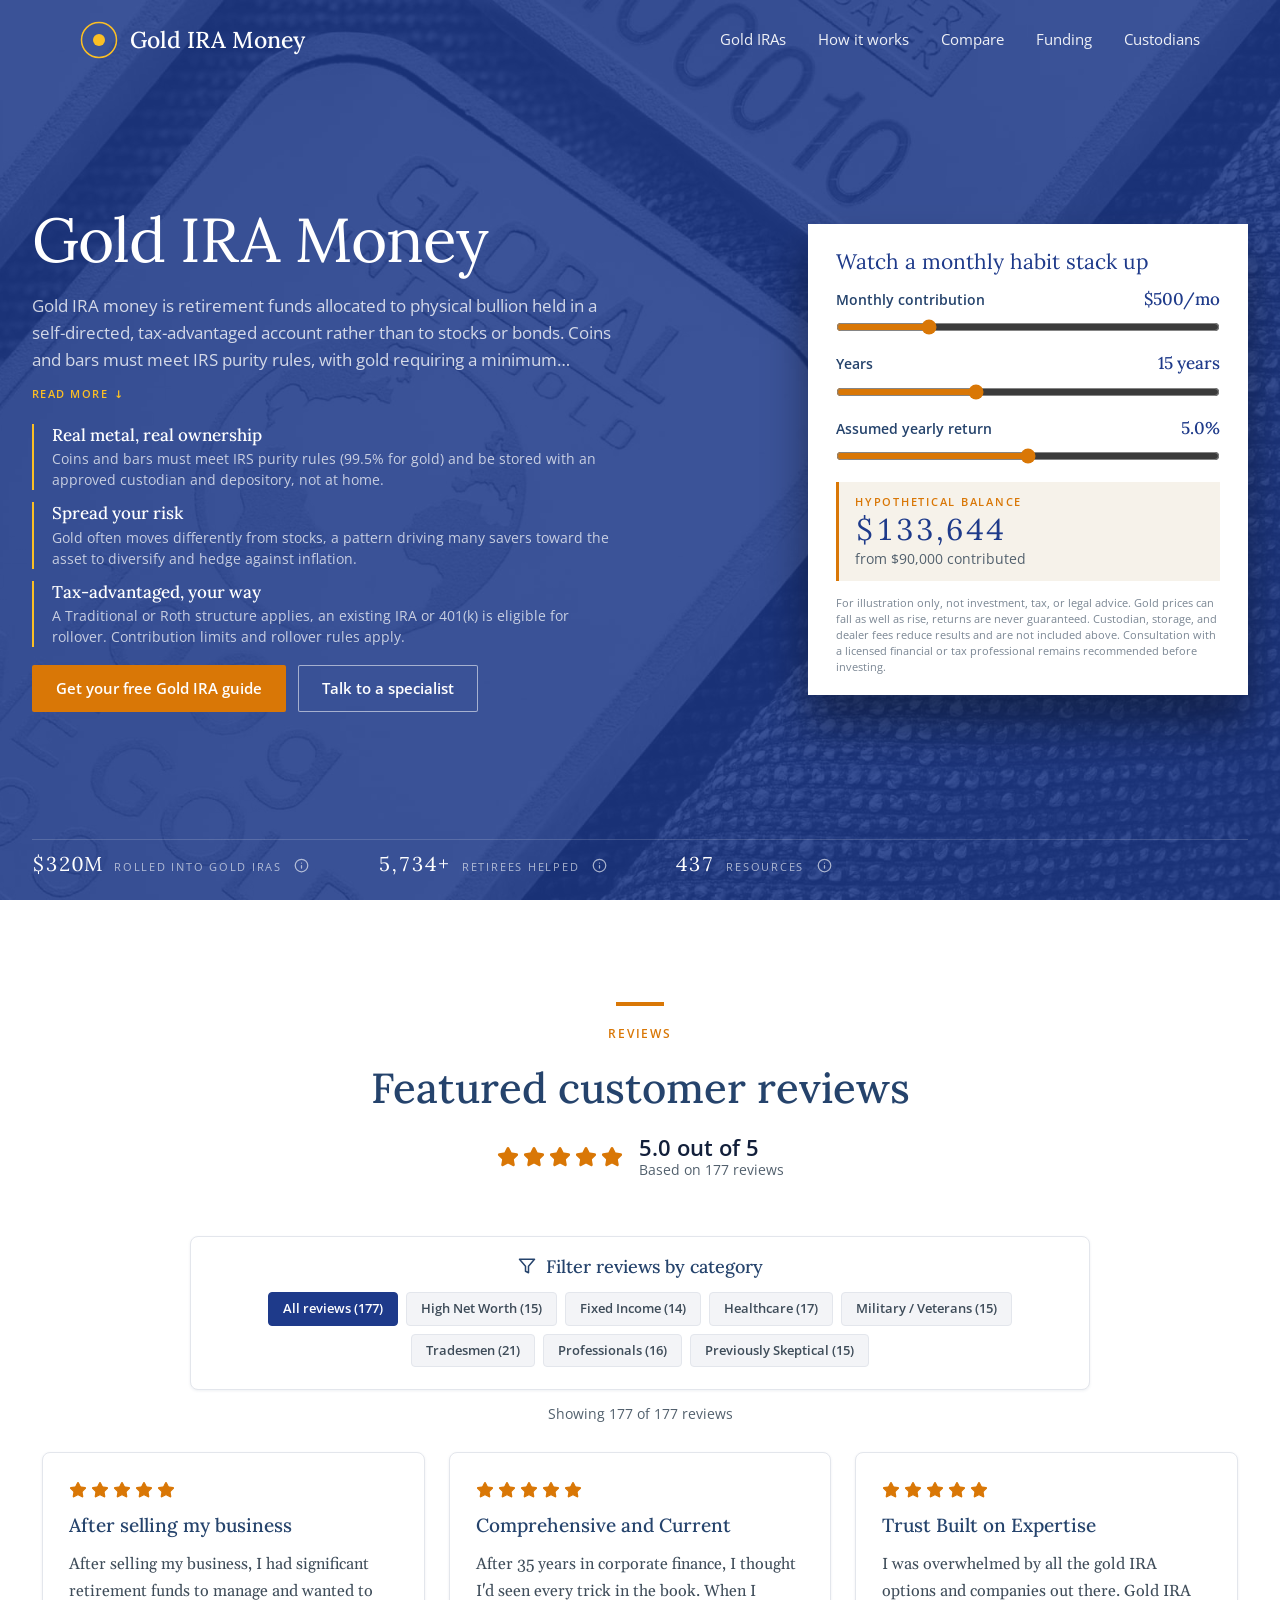
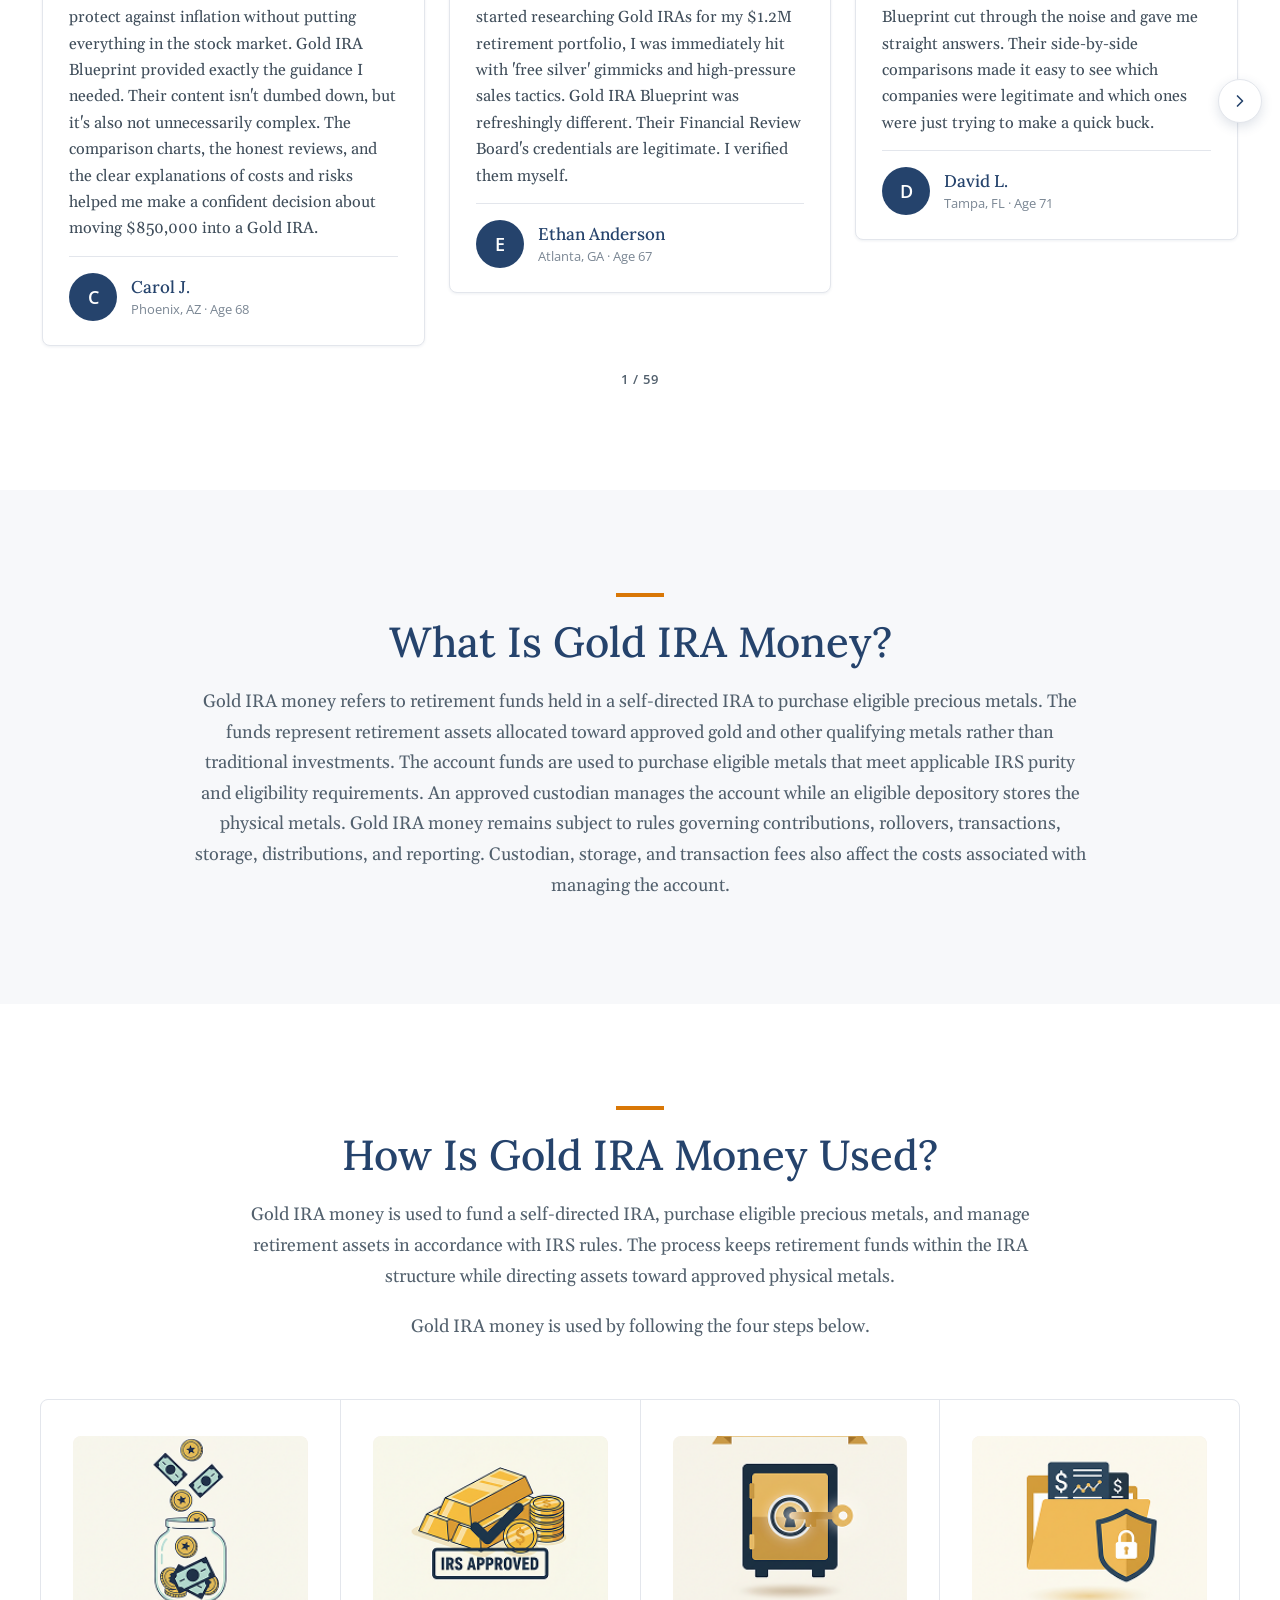
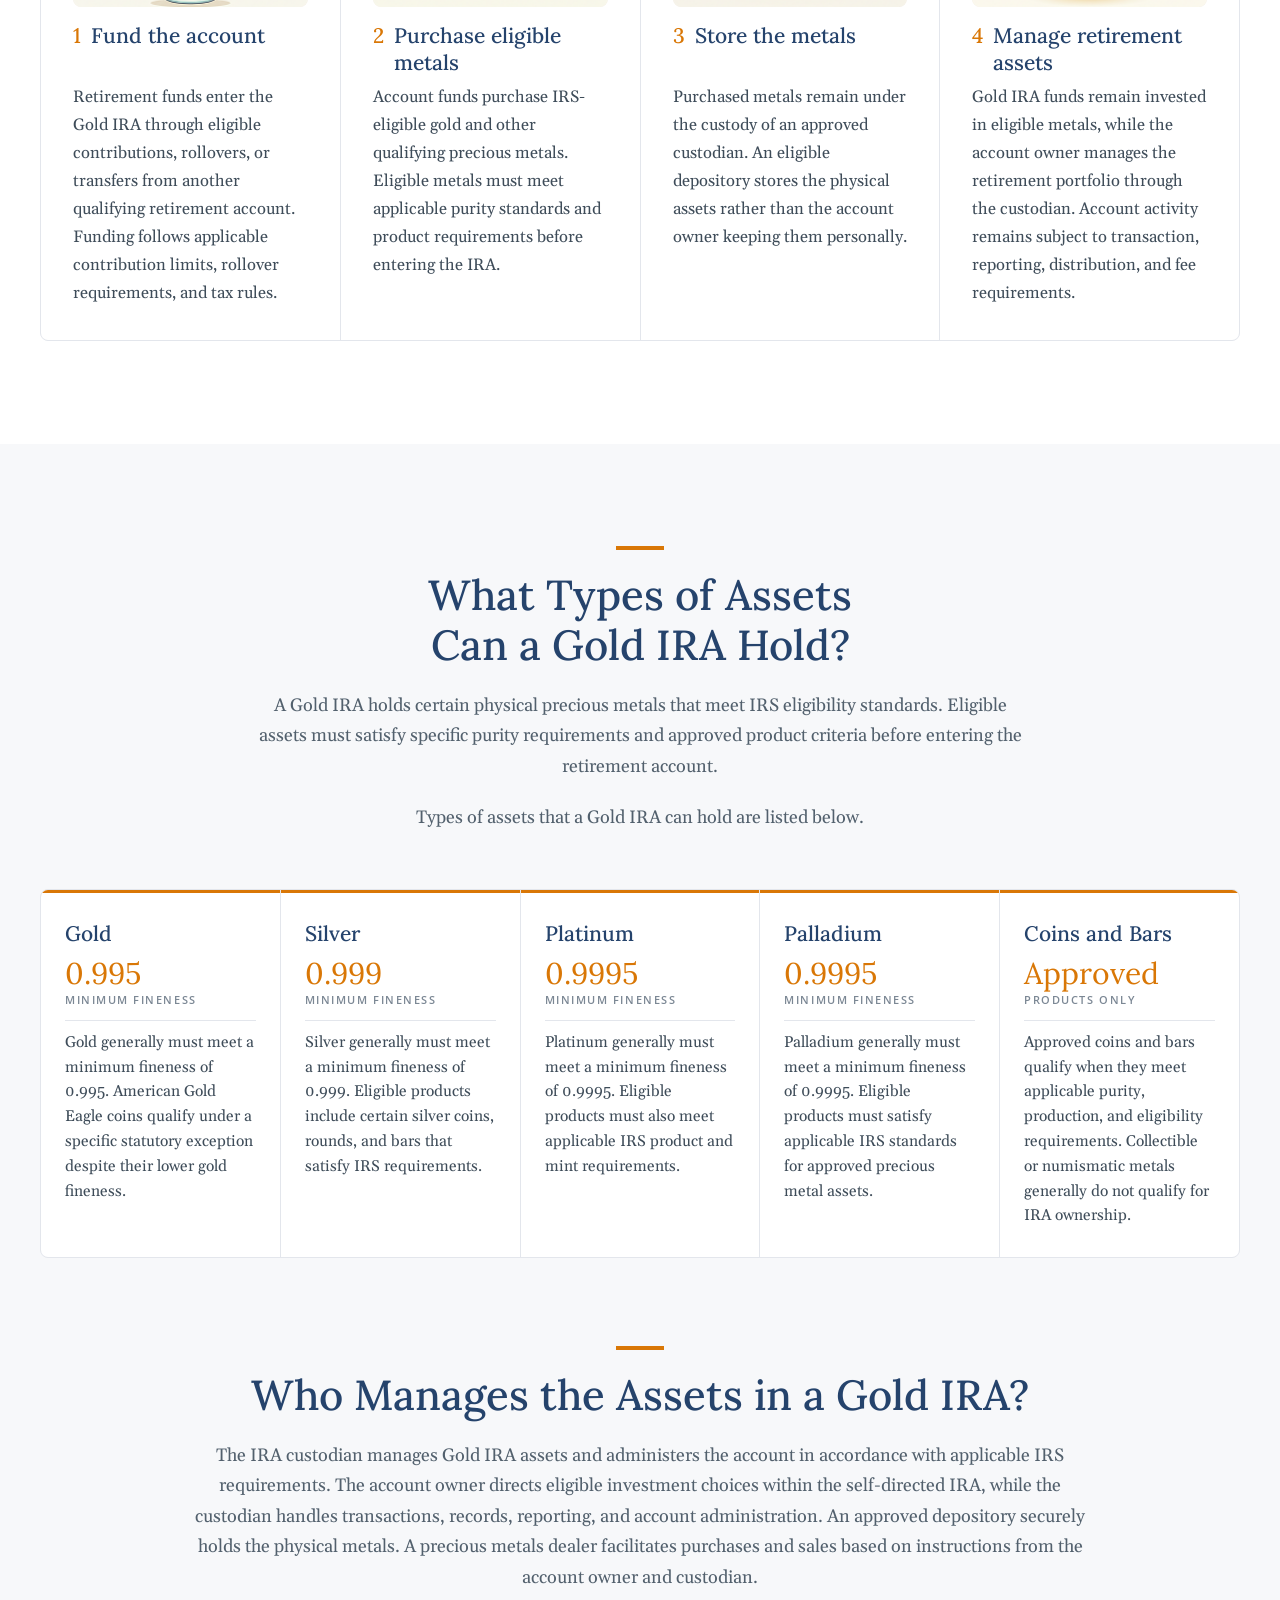
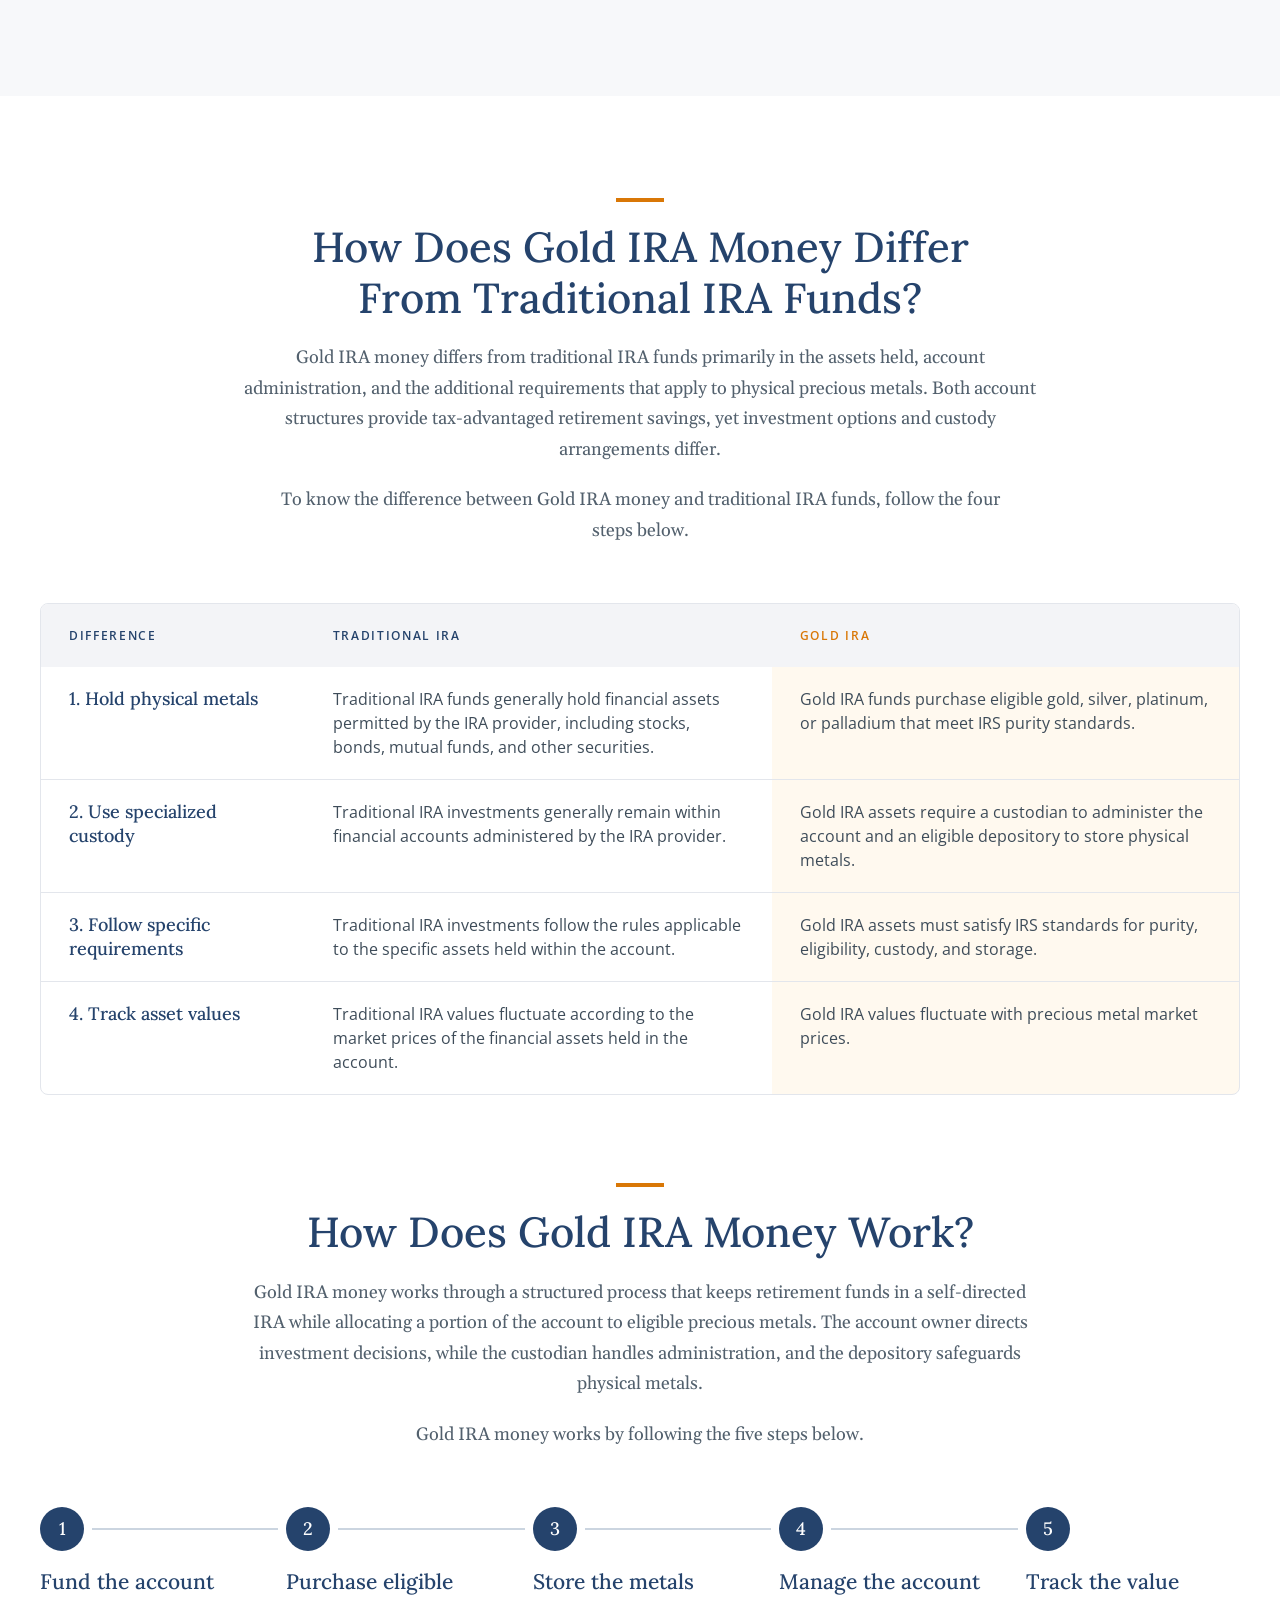
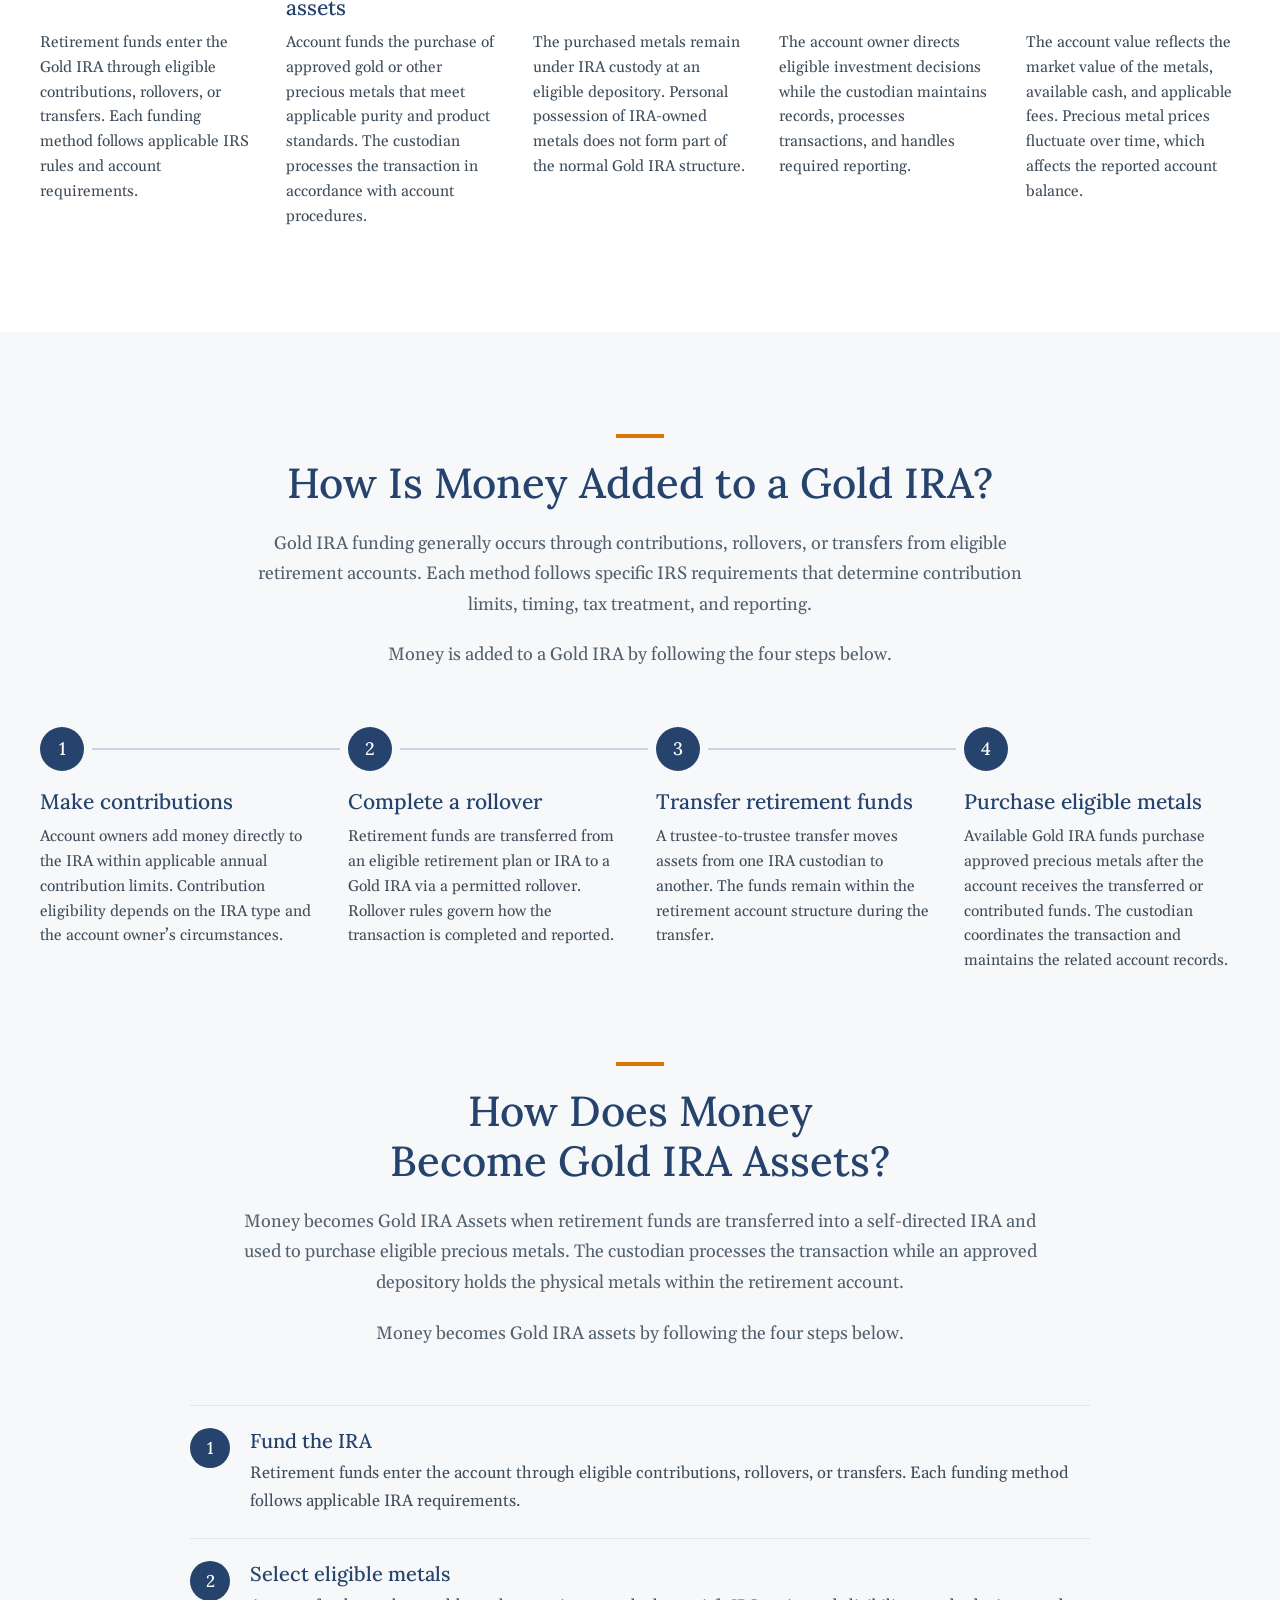
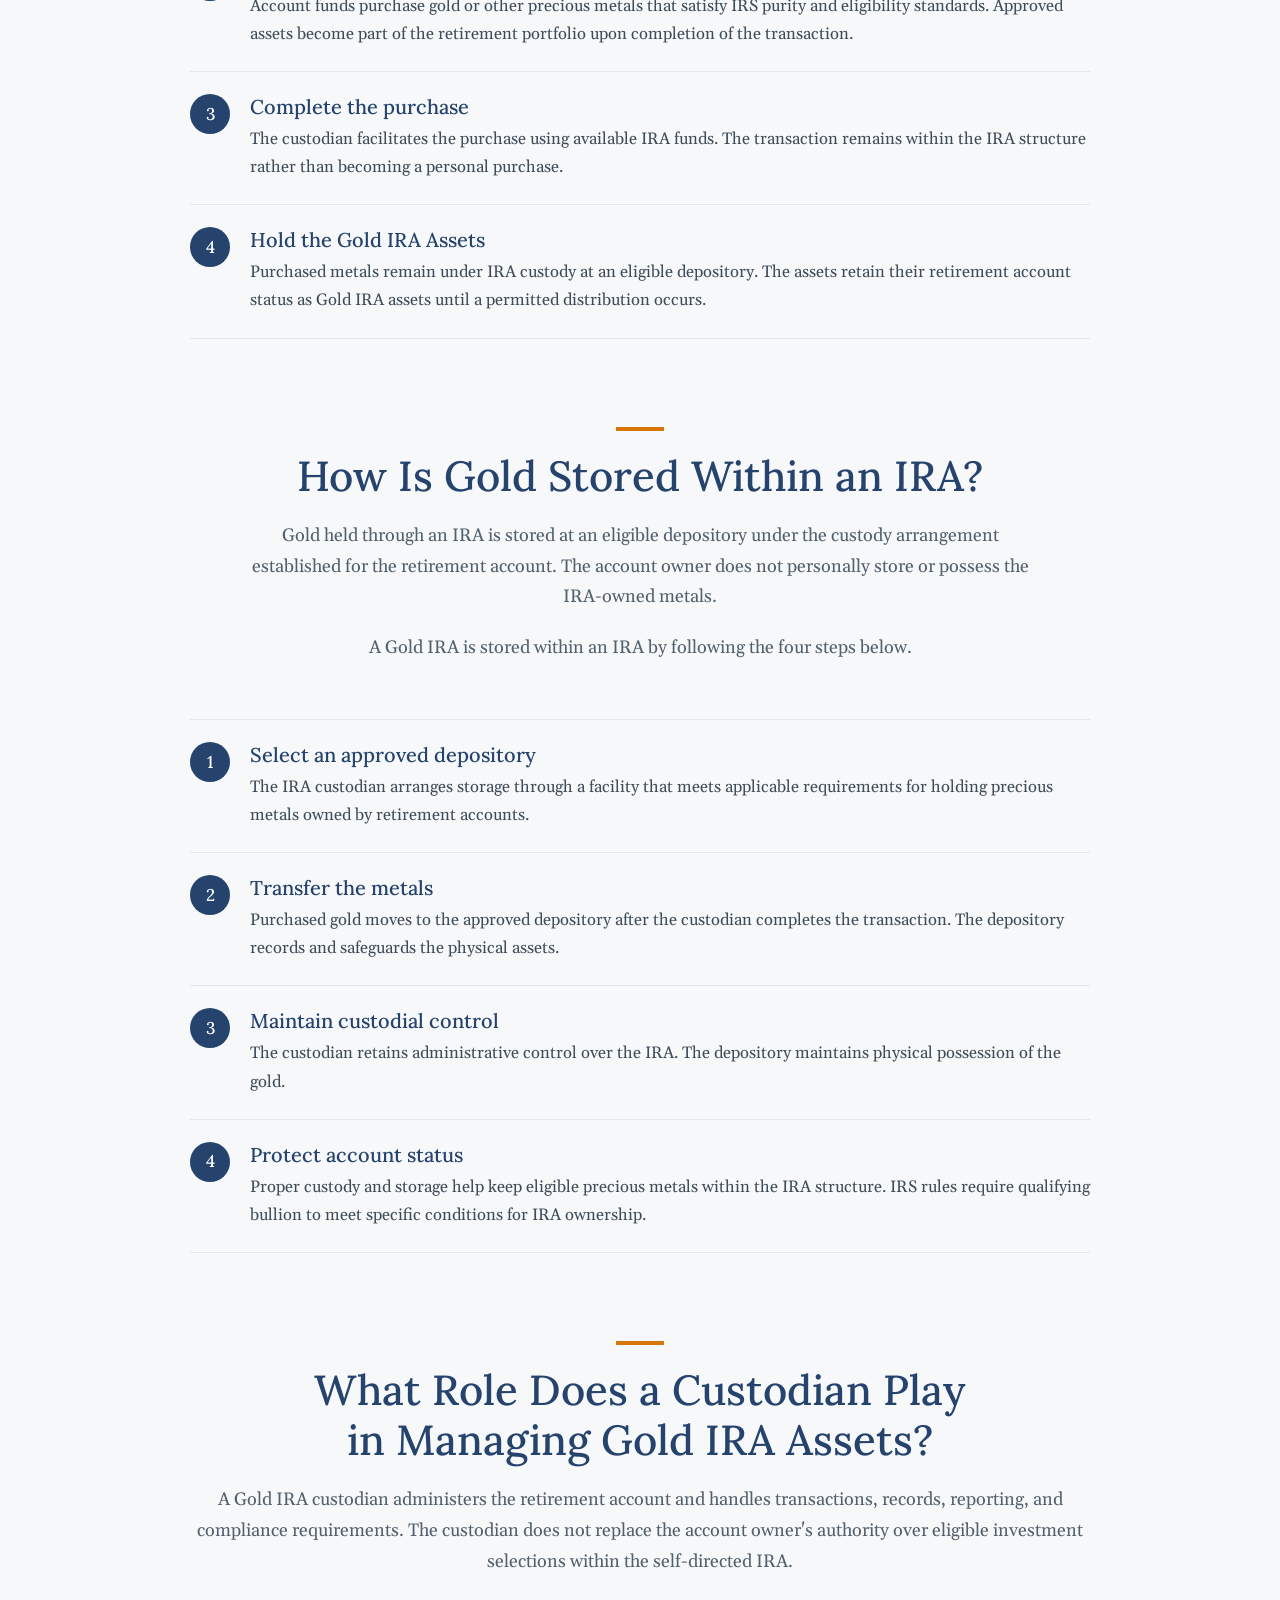
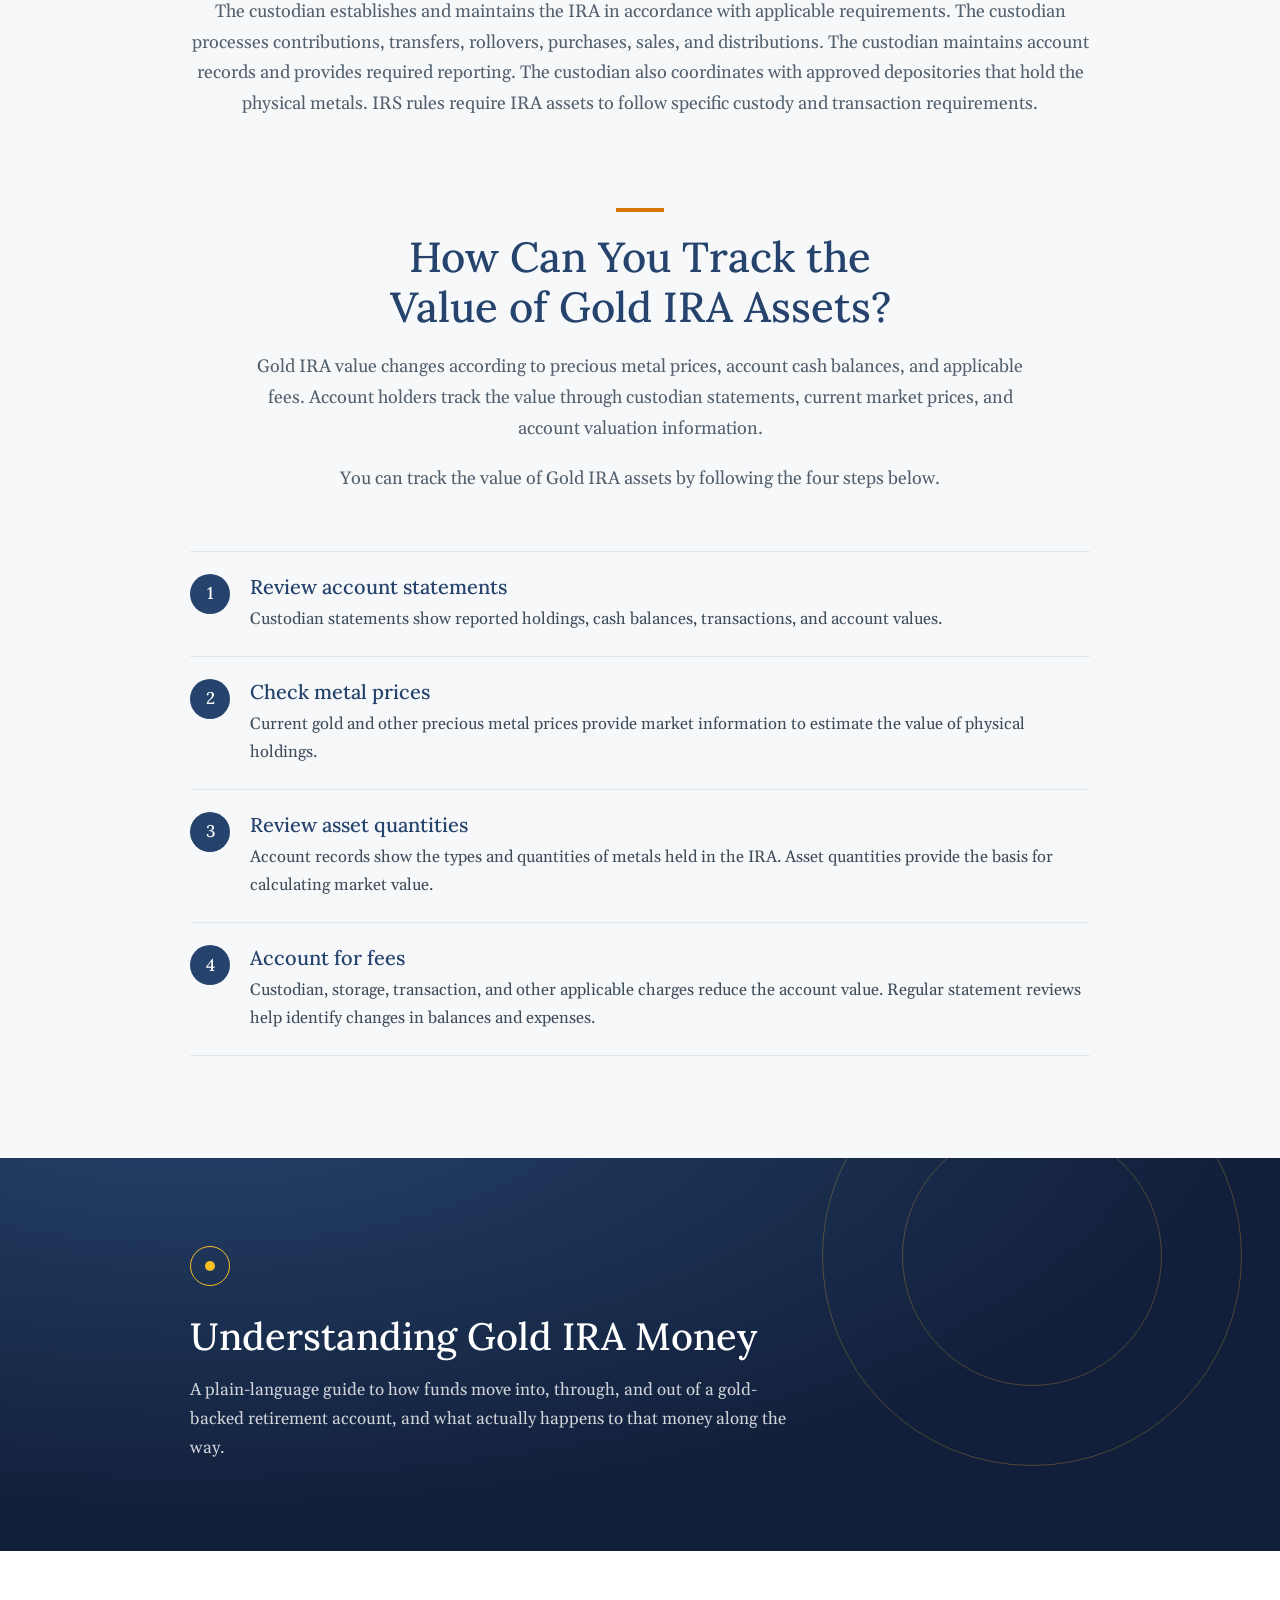
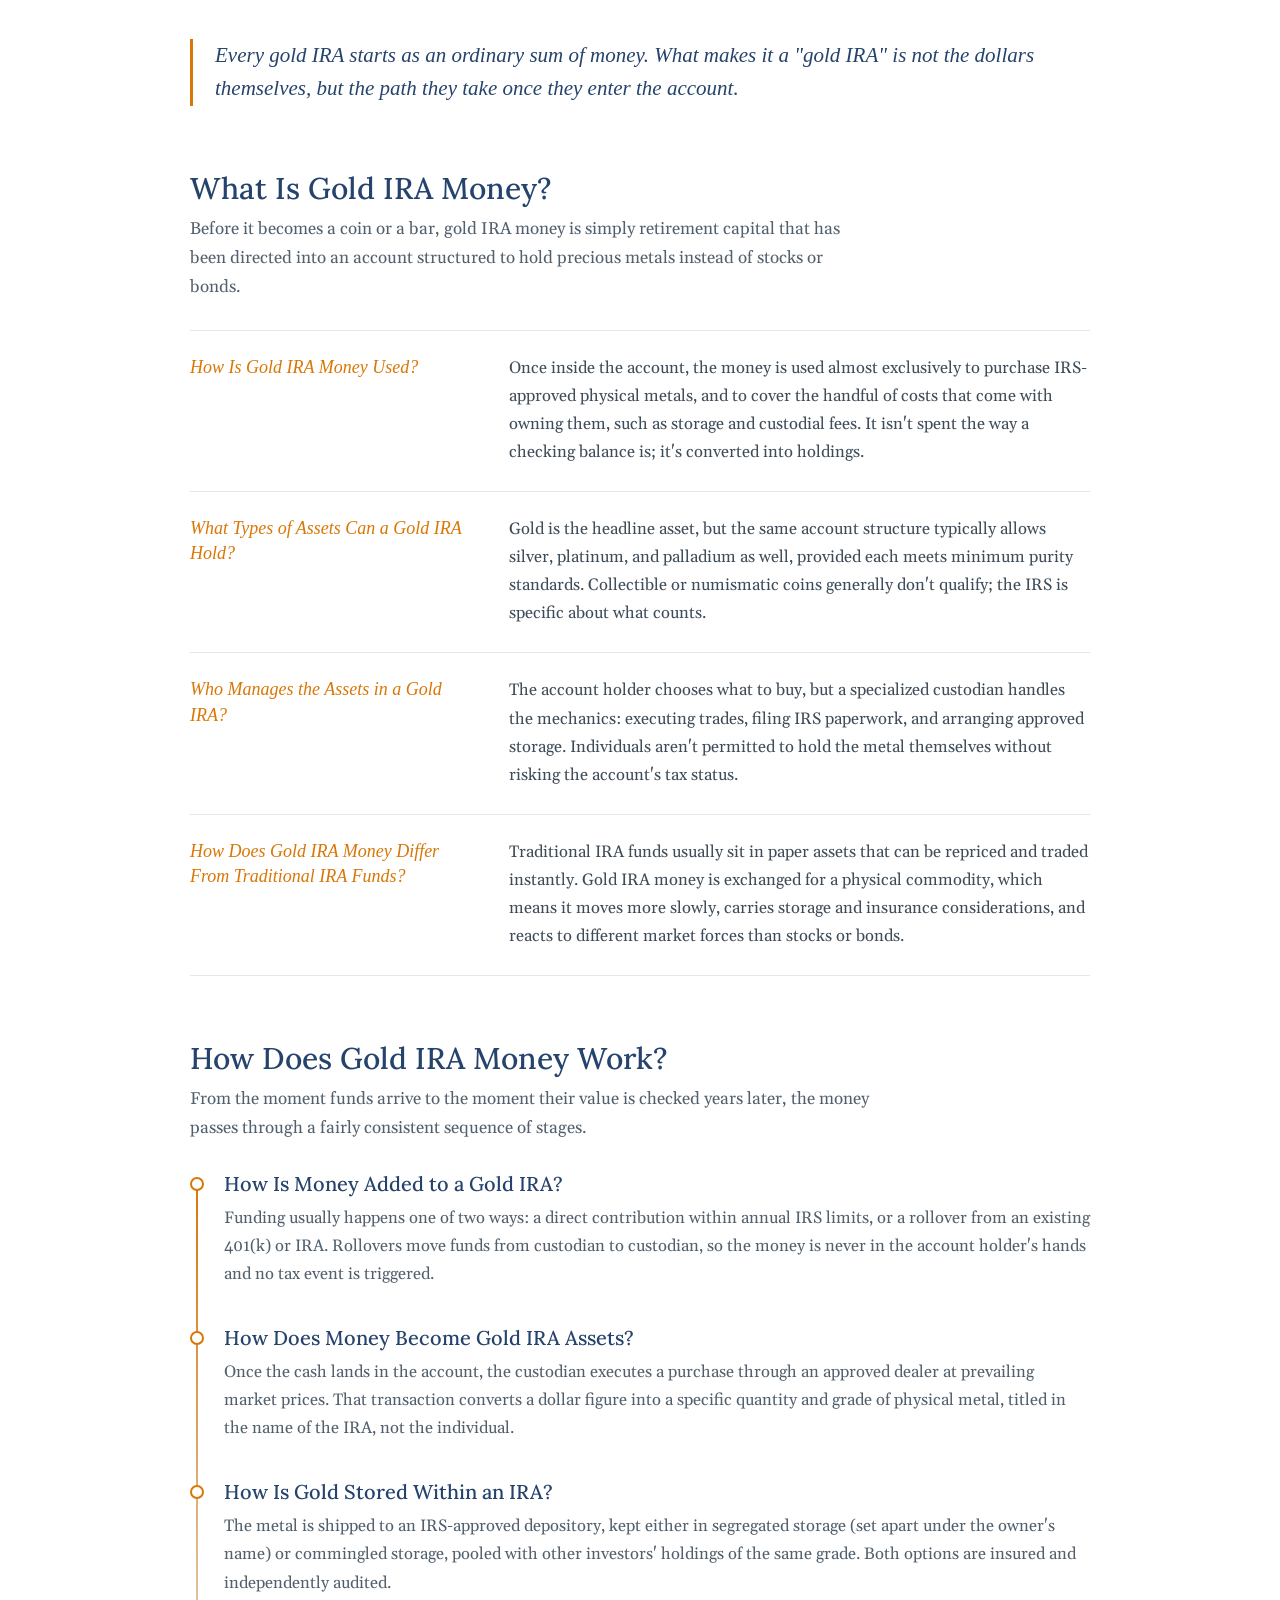
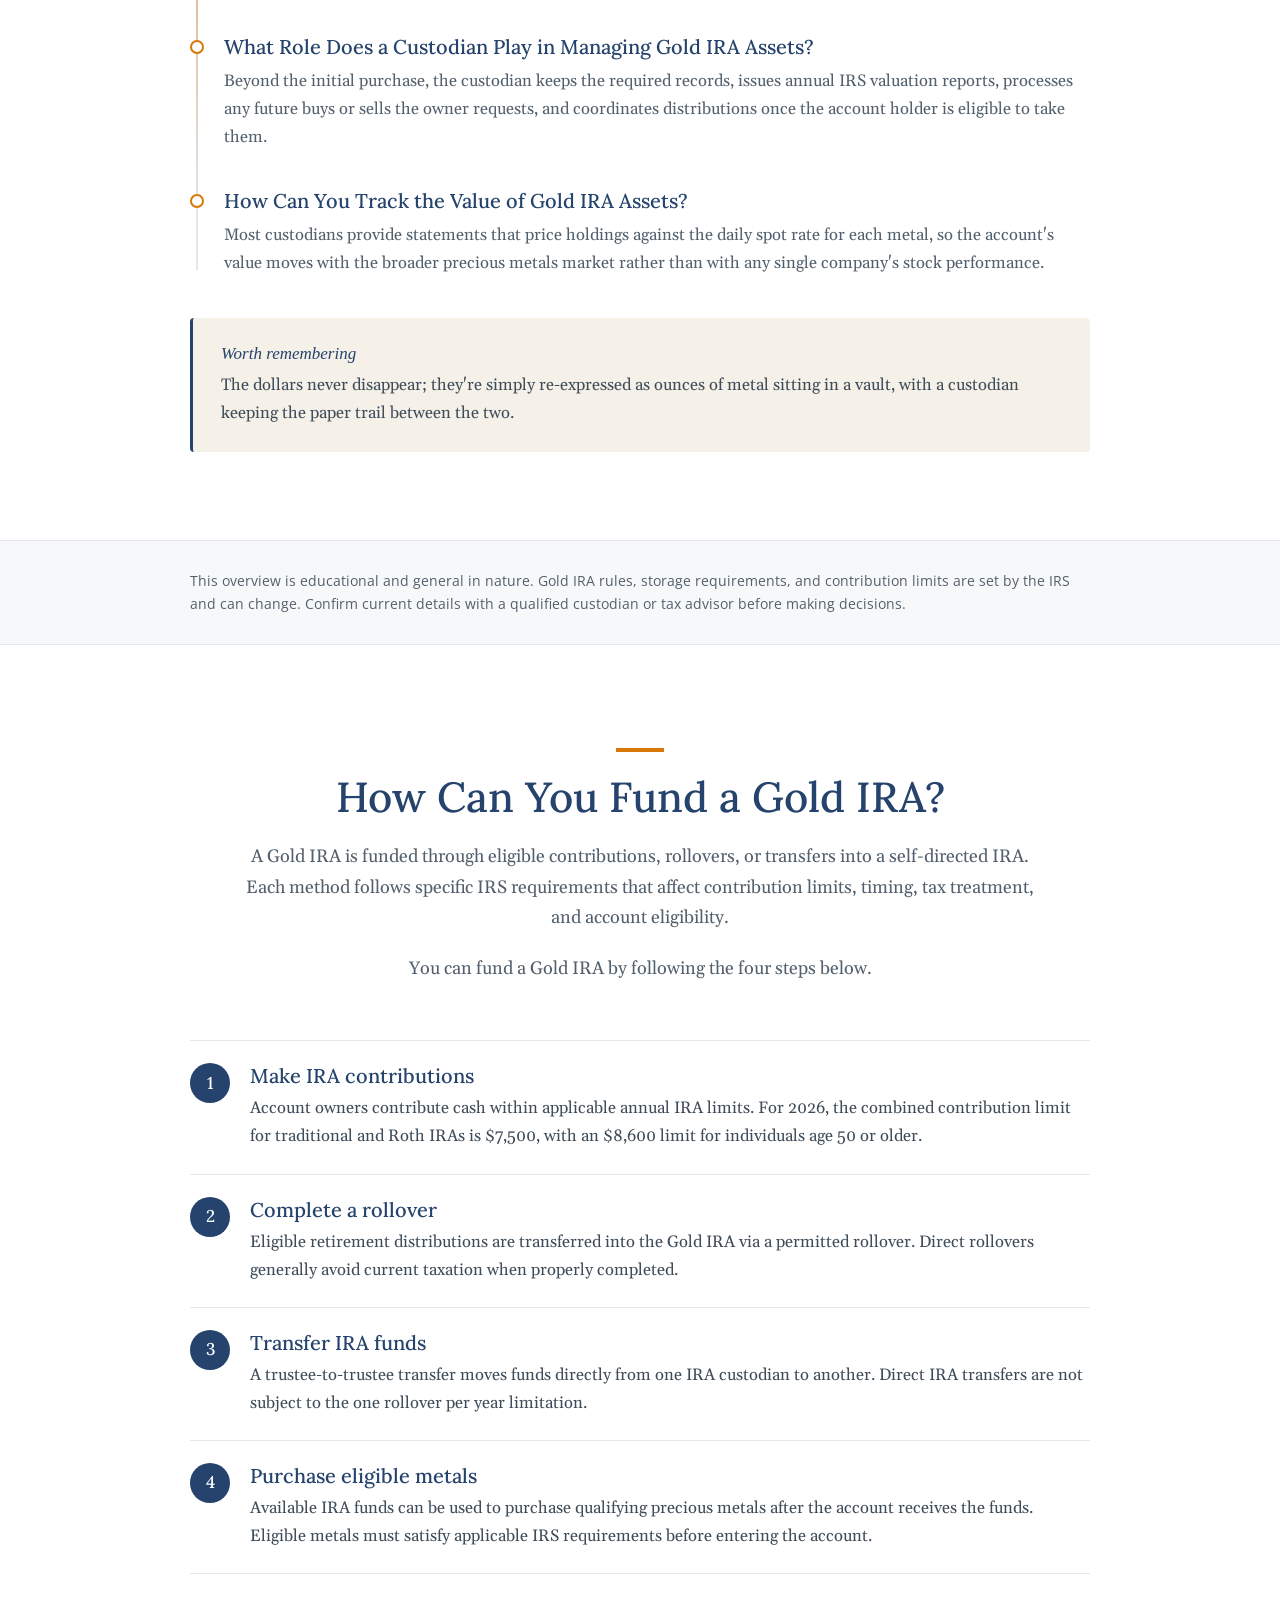
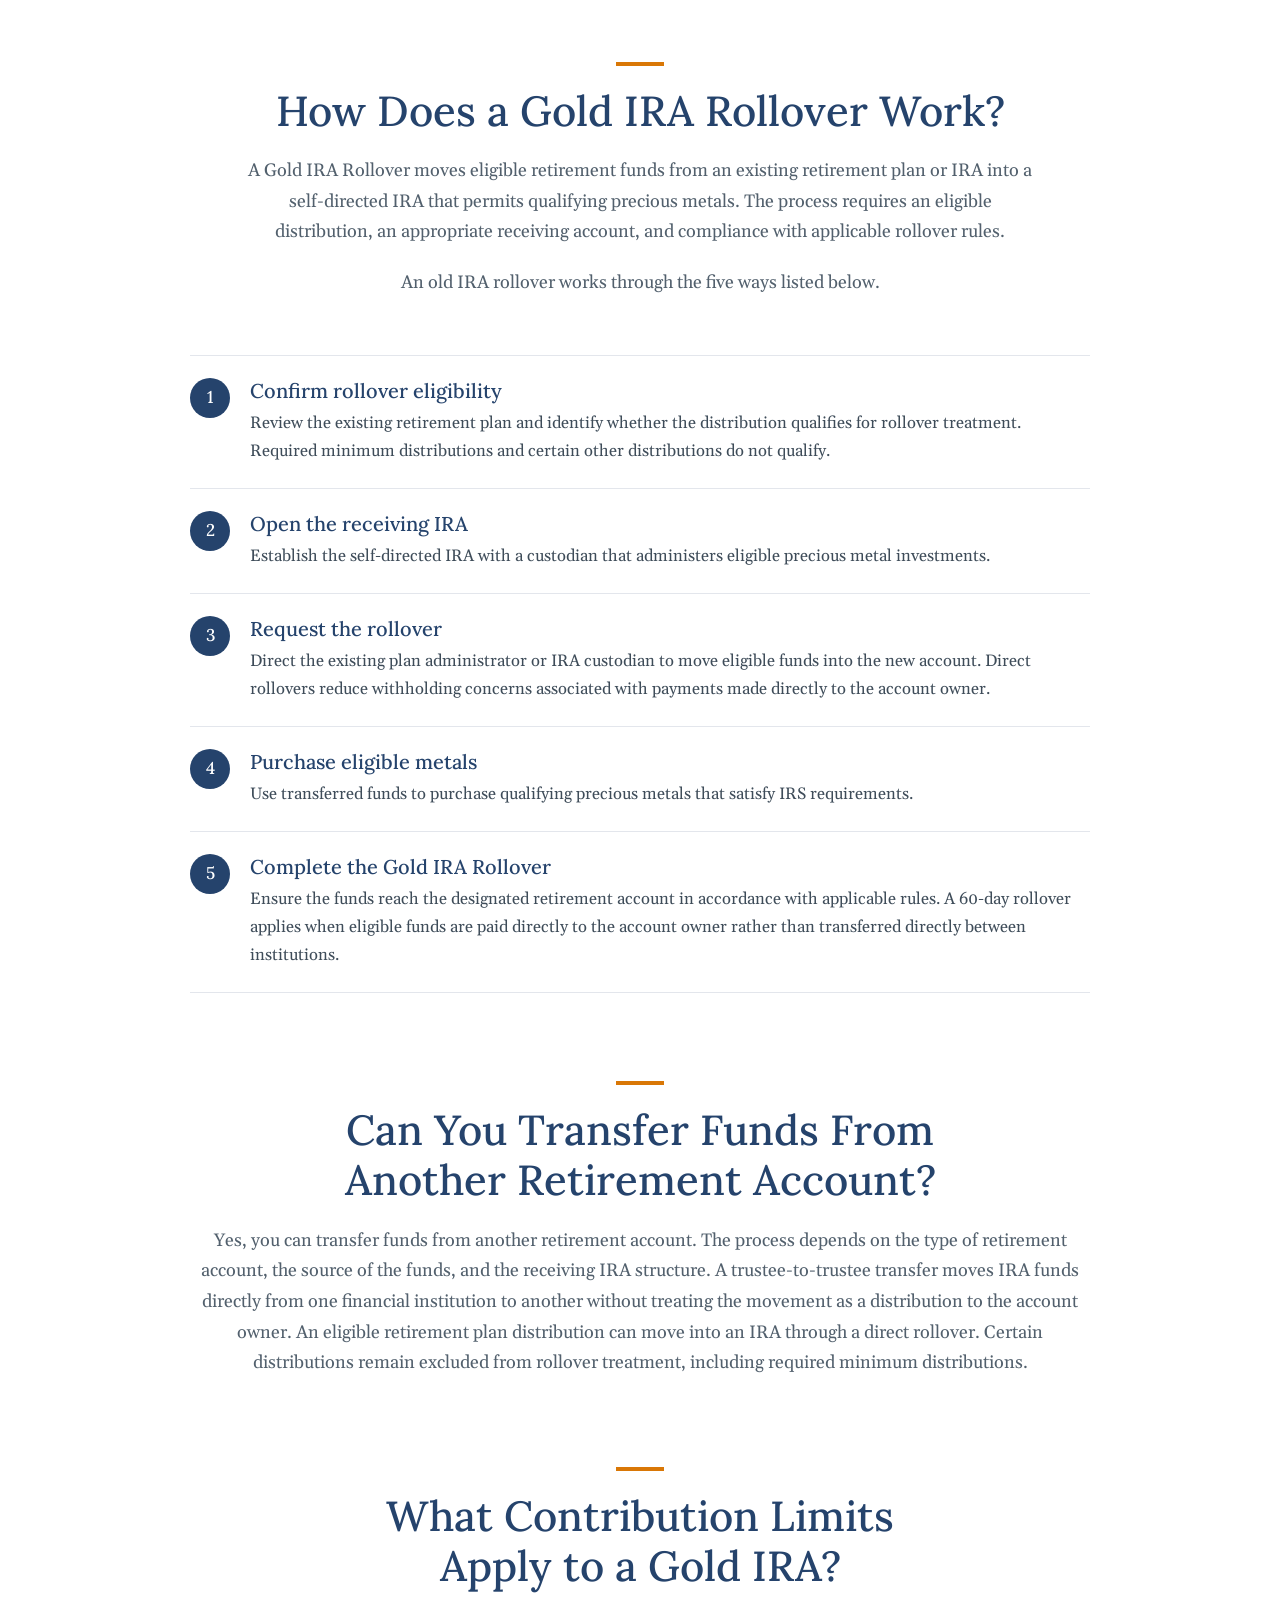
==== commit 5ee578ef: "updates" ====
--- a/index.html
+++ b/index.html
@@ -3,7 +3,7 @@
 <head>
   <meta charset="utf-8">
   <meta name="viewport" content="width=device-width, initial-scale=1">
-  <title>Gold IRA Money — Fact-checked Gold IRA information for retirees</title>
+  <title>Gold IRA Money | Fact-checked Gold IRA information for retirees</title>
   <meta name="description" content="Non-biased, fact-checked Gold IRA information for American retirees: how Gold IRAs work, how we compare companies, and a free checklist guide.">
   <meta name="theme-color" content="#1e3a8a">
   <meta property="og:type" content="website">
@@ -35,6 +35,7 @@
     <symbol id="i-chevron" viewBox="0 0 24 24"><path d="m9 18 6-6-6-6"/></symbol>
     <symbol id="i-menu" viewBox="0 0 24 24"><path d="M4 6h16M4 12h16M4 18h16"/></symbol>
     <symbol id="i-close" viewBox="0 0 24 24"><path d="M18 6 6 18M6 6l12 12"/></symbol>
+    <symbol id="i-info" viewBox="0 0 24 24"><circle cx="12" cy="12" r="10"/><path d="M12 16v-4M12 8h.01"/></symbol>
   </svg>
 
   <a class="skip-link" href="#main">Skip to content</a>
@@ -42,7 +43,7 @@
   <!-- ===================== HEADER ===================== -->
   <header class="site-header" id="site-header">
     <div class="site-header__inner">
-      <a class="brand" href="#top" aria-label="Gold IRA Blueprint — back to top">
+      <a class="brand" href="#top" aria-label="Gold IRA Blueprint, back to top">
         <svg class="brand__mark" aria-hidden="true"><use href="#i-mark"/></svg>
         <span class="brand__name">Gold IRA Money</span>
       </a>
@@ -119,10 +120,29 @@
       </div>
 
       <div class="container hero__container">
+        <!-- TODO: tooltip copy is placeholder; replace with client-approved explanations and sources -->
         <ul class="hero__stats" role="list">
-          <li><strong>$320M</strong><span>rolled into Gold IRAs</span></li>
-          <li><strong>5,734+</strong><span>retirees helped</span></li>
-          <li><strong>437</strong><span>resources</span></li>
+          <li>
+            <strong>$320M</strong><span>rolled into Gold IRAs</span>
+            <span class="stat-tip">
+              <button class="stat-tip__btn" type="button" aria-label="About $320M rolled into Gold IRAs" aria-describedby="stat-tip-rolled" aria-expanded="false"><svg class="icon" aria-hidden="true"><use href="#i-info"/></svg></button>
+              <span class="stat-tip__bubble" role="tooltip" id="stat-tip-rolled">Placeholder: how this total is calculated and the date it was last updated.</span>
+            </span>
+          </li>
+          <li>
+            <strong>5,734+</strong><span>retirees helped</span>
+            <span class="stat-tip">
+              <button class="stat-tip__btn" type="button" aria-label="About 5,734+ retirees helped" aria-describedby="stat-tip-retirees" aria-expanded="false"><svg class="icon" aria-hidden="true"><use href="#i-info"/></svg></button>
+              <span class="stat-tip__bubble" role="tooltip" id="stat-tip-retirees">Placeholder: what counts as a retiree helped and where the number comes from.</span>
+            </span>
+          </li>
+          <li>
+            <strong>437</strong><span>resources</span>
+            <span class="stat-tip">
+              <button class="stat-tip__btn" type="button" aria-label="About 437 resources" aria-describedby="stat-tip-resources" aria-expanded="false"><svg class="icon" aria-hidden="true"><use href="#i-info"/></svg></button>
+              <span class="stat-tip__bubble" role="tooltip" id="stat-tip-resources">Placeholder: which guides, articles, and tools are counted as resources.</span>
+            </span>
+          </li>
         </ul>
       </div>
     </section>
@@ -264,7 +284,7 @@
         <!-- <div class="section-head section-head--sub" id="situation">
           <span class="section-head__rule" aria-hidden="true"></span>
           <h2 class="section-title">Check your Gold IRA situation</h2>
-          <p class="section-lede">Select what applies. We return short suggestions — then a path to request the guide.</p>
+          <p class="section-lede">Select what applies. We return short suggestions, then a path to request the guide.</p>
         </div>
 
         <div class="situation">
@@ -349,7 +369,7 @@
         <div class="next-step__copy">
           <p class="eyebrow">Free Gold IRA Guide</p>
           <h2 class="next-step__title" id="next-step-title">Ready for a clear next step?</h2>
-          <p>First name + email is enough to start. We send the checklist our reviewers use — rollover path, fee questions, and storage rules.</p>
+          <p>First name + email is enough to start. We send the checklist our reviewers use: rollover path, fee questions, and storage rules.</p>
         </div>
         <div class="next-step__form">
           <form class="form-stack" data-lead-form="next-step" novalidate>
@@ -589,7 +609,7 @@
         <div class="money-guide__inner">
           <span class="money-guide__mark" aria-hidden="true"></span>
           <p class="money-guide__title" id="money-guide-title">Understanding Gold IRA Money</p>
-          <p class="money-guide__intro">A plain-language guide to how funds move into, through, and out of a gold-backed retirement account — and what actually happens to that money along the way.</p>
+          <p class="money-guide__intro">A plain-language guide to how funds move into, through, and out of a gold-backed retirement account, and what actually happens to that money along the way.</p>
         </div>
       </header>
 
@@ -603,11 +623,11 @@
           <dl class="money-guide__ledger">
             <div class="money-guide__row">
               <dt>How Is Gold IRA Money Used?</dt>
-              <dd>Once inside the account, the money is used almost exclusively to purchase IRS-approved physical metals — and to cover the handful of costs that come with owning them, such as storage and custodial fees. It isn't spent the way a checking balance is; it's converted into holdings.</dd>
+              <dd>Once inside the account, the money is used almost exclusively to purchase IRS-approved physical metals, and to cover the handful of costs that come with owning them, such as storage and custodial fees. It isn't spent the way a checking balance is; it's converted into holdings.</dd>
             </div>
             <div class="money-guide__row">
               <dt>What Types of Assets Can a Gold IRA Hold?</dt>
-              <dd>Gold is the headline asset, but the same account structure typically allows silver, platinum, and palladium as well, provided each meets minimum purity standards. Collectible or numismatic coins generally don't qualify — the IRS is specific about what counts.</dd>
+              <dd>Gold is the headline asset, but the same account structure typically allows silver, platinum, and palladium as well, provided each meets minimum purity standards. Collectible or numismatic coins generally don't qualify; the IRS is specific about what counts.</dd>
             </div>
             <div class="money-guide__row">
               <dt>Who Manages the Assets in a Gold IRA?</dt>
@@ -631,11 +651,11 @@
             </li>
             <li class="money-guide__stage">
               <p class="money-guide__stage-title">How Does Money Become Gold IRA Assets?</p>
-              <p>Once the cash lands in the account, the custodian executes a purchase through an approved dealer at prevailing market prices. That transaction converts a dollar figure into a specific quantity and grade of physical metal, titled in the name of the IRA — not the individual.</p>
+              <p>Once the cash lands in the account, the custodian executes a purchase through an approved dealer at prevailing market prices. That transaction converts a dollar figure into a specific quantity and grade of physical metal, titled in the name of the IRA, not the individual.</p>
             </li>
             <li class="money-guide__stage">
               <p class="money-guide__stage-title">How Is Gold Stored Within an IRA?</p>
-              <p>The metal is shipped to an IRS-approved depository, kept either in segregated storage — set apart under the owner's name — or commingled storage, pooled with other investors' holdings of the same grade. Both options are insured and independently audited.</p>
+              <p>The metal is shipped to an IRS-approved depository, kept either in segregated storage (set apart under the owner's name) or commingled storage, pooled with other investors' holdings of the same grade. Both options are insured and independently audited.</p>
             </li>
             <li class="money-guide__stage">
               <p class="money-guide__stage-title">What Role Does a Custodian Play in Managing Gold IRA Assets?</p>
@@ -649,13 +669,13 @@
 
           <div class="money-guide__callout">
             <p class="money-guide__callout-label">Worth remembering</p>
-            <p>The dollars never disappear — they're simply re-expressed as ounces of metal sitting in a vault, with a custodian keeping the paper trail between the two.</p>
+            <p>The dollars never disappear; they're simply re-expressed as ounces of metal sitting in a vault, with a custodian keeping the paper trail between the two.</p>
           </div>
         </div>
       </div>
 
       <footer class="money-guide__footer">
-        <p class="money-guide__inner">This overview is educational and general in nature. Gold IRA rules, storage requirements, and contribution limits are set by the IRS and can change — confirm current details with a qualified custodian or tax advisor before making decisions.</p>
+        <p class="money-guide__inner">This overview is educational and general in nature. Gold IRA rules, storage requirements, and contribution limits are set by the IRS and can change. Confirm current details with a qualified custodian or tax advisor before making decisions.</p>
       </footer>
     </aside>
 
@@ -914,12 +934,12 @@
         <div class="money-guide__inner">
           <span class="money-guide__mark" aria-hidden="true"></span>
           <p class="money-guide__title" id="funding-guide-title">Funding and Understanding a Gold IRA</p>
-          <p class="money-guide__intro">Where the money to open a gold IRA actually comes from, and what happens to that money for the rest of the account's life — from first deposit to final distribution.</p>
+          <p class="money-guide__intro">Where the money to open a gold IRA actually comes from, and what happens to that money for the rest of the account's life, from first deposit to final distribution.</p>
         </div>
       </header>
 
       <div class="money-guide__body money-guide__inner">
-        <p class="money-guide__lede">A gold IRA can't be funded with a simple deposit slip. The path money takes into the account — and later, out of it — is governed by a specific set of rules worth knowing before you start.</p>
+        <p class="money-guide__lede">A gold IRA can't be funded with a simple deposit slip. The path money takes into the account (and later, out of it) is governed by a specific set of rules worth knowing before you start.</p>
 
         <div class="money-guide__block">
           <p class="money-guide__block-title">How Can You Fund a Gold IRA?</p>
@@ -928,19 +948,19 @@
           <dl class="money-guide__ledger">
             <div class="money-guide__row money-guide__row--stacked">
               <dt>How Does a Gold IRA Rollover Work?</dt>
-              <dd>A rollover moves funds from an existing retirement account into a new gold IRA, custodian to custodian, without the money ever passing through the account holder's own bank account. Handled correctly, it's a non-taxable event — the balance simply changes address.</dd>
+              <dd>A rollover moves funds from an existing retirement account into a new gold IRA, custodian to custodian, without the money ever passing through the account holder's own bank account. Handled correctly, it's a non-taxable event: the balance simply changes address.</dd>
             </div>
             <div class="money-guide__row money-guide__row--stacked">
               <dt>Can You Transfer Funds From Another Retirement Account?</dt>
-              <dd>Yes — a direct transfer works similarly to a rollover but is typically used between accounts of the same type, such as one traditional IRA to another. Because the funds move directly between custodians, there's no 60-day window to worry about and no withholding is triggered.</dd>
+              <dd>Yes, a direct transfer works similarly to a rollover but is typically used between accounts of the same type, such as one traditional IRA to another. Because the funds move directly between custodians, there's no 60-day window to worry about and no withholding is triggered.</dd>
             </div>
             <div class="money-guide__row money-guide__row--stacked">
               <dt>What Contribution Limits Apply to a Gold IRA?</dt>
               <dd>
-                <p>A gold IRA follows the same annual contribution ceiling as any other IRA of its type, set each year by the IRS and adjusted periodically for inflation. Rollovers and transfers don't count against that cap — only new, out-of-pocket contributions do.</p>
+                <p>A gold IRA follows the same annual contribution ceiling as any other IRA of its type, set each year by the IRS and adjusted periodically for inflation. Rollovers and transfers don't count against that cap; only new, out-of-pocket contributions do.</p>
                 <div class="money-guide__sub">
                   <p class="money-guide__sub-title">Can You Move Money From a 401(k) Into a Gold IRA?</p>
-                  <p>In most cases, yes. Funds from a former employer's 401(k) can generally be rolled into a gold IRA once you've left that job, and some plans allow an in-service rollover even while you're still employed — though plan rules vary, so it's worth checking with the plan administrator first.</p>
+                  <p>In most cases, yes. Funds from a former employer's 401(k) can generally be rolled into a gold IRA once you've left that job, and some plans allow an in-service rollover even while you're still employed, though plan rules vary, so it's worth checking with the plan administrator first.</p>
                 </div>
               </dd>
             </div>
@@ -959,7 +979,7 @@
             <li class="money-guide__cell">
               <p class="money-guide__tag">Value</p>
               <p class="money-guide__cell-title">What Factors Can Affect Gold IRA Value?</p>
-              <p>Spot price swings, currency strength, interest rates, and broader demand for safe-haven assets all move the value of the metal sitting in the account — often independently of how the stock market is doing.</p>
+              <p>Spot price swings, currency strength, interest rates, and broader demand for safe-haven assets all move the value of the metal sitting in the account, often independently of how the stock market is doing.</p>
             </li>
             <li class="money-guide__cell">
               <p class="money-guide__tag">Fees</p>
@@ -969,29 +989,29 @@
             <li class="money-guide__cell">
               <p class="money-guide__tag">Distributions</p>
               <p class="money-guide__cell-title">How Are Gold IRA Distributions Handled?</p>
-              <p>Account holders can typically take a distribution either as cash — after the custodian sells the metal — or, in some accounts, as the physical metal itself, shipped directly to them.</p>
+              <p>Account holders can typically take a distribution either as cash (after the custodian sells the metal) or, in some accounts, as the physical metal itself, shipped directly to them.</p>
             </li>
             <li class="money-guide__cell">
               <p class="money-guide__tag">Taxes</p>
               <p class="money-guide__cell-title">What Tax Rules Apply to Gold IRA Distributions?</p>
-              <p>Distributions are generally taxed the same way as any other IRA of the same type — as ordinary income for a traditional account, or tax-free for a qualified Roth withdrawal — with early withdrawals before retirement age usually facing an additional penalty.</p>
+              <p>Distributions are generally taxed the same way as any other IRA of the same type: as ordinary income for a traditional account, or tax-free for a qualified Roth withdrawal, with early withdrawals before retirement age usually facing an additional penalty.</p>
             </li>
             <li class="money-guide__cell money-guide__cell--wide">
               <p class="money-guide__tag">Retirement</p>
               <p class="money-guide__cell-title">What Happens to a Gold IRA After the Owner Retires?</p>
-              <p>The account keeps functioning as it did before — the metal stays in storage, still tracked against spot price — except withdrawals can now be taken freely, and required minimum distributions begin to apply once the account holder reaches the age set by current IRS rules.</p>
+              <p>The account keeps functioning as it did before (the metal stays in storage, still tracked against spot price), except withdrawals can now be taken freely, and required minimum distributions begin to apply once the account holder reaches the age set by current IRS rules.</p>
             </li>
           </ul>
 
           <div class="money-guide__callout">
             <p class="money-guide__callout-label">Worth remembering</p>
-            <p>Funding a gold IRA correctly is what keeps it tax-advantaged; everything downstream — value, fees, and how the money eventually comes back out — depends on that first step being done right.</p>
+            <p>Funding a gold IRA correctly is what keeps it tax-advantaged; everything downstream (value, fees, and how the money eventually comes back out) depends on that first step being done right.</p>
           </div>
         </div>
       </div>
 
       <footer class="money-guide__footer">
-        <p class="money-guide__inner">This overview is educational and general in nature. Contribution limits, distribution ages, and tax treatment are set by the IRS and can change — confirm current figures with a qualified custodian or tax advisor before making decisions.</p>
+        <p class="money-guide__inner">This overview is educational and general in nature. Contribution limits, distribution ages, and tax treatment are set by the IRS and can change. Confirm current figures with a qualified custodian or tax advisor before making decisions.</p>
       </footer>
     </aside>
 
@@ -1341,7 +1361,7 @@
         <div class="section-head kb-head">
           <span class="section-head__rule" aria-hidden="true"></span>
           <h2 class="section-title" id="learn-title">Knowledge Base</h2>
-          <p class="section-lede clamp" id="kb-intro">The answers you'd normally click through a dozen articles for — using retirement money, approved metals and storage rules, and buying gold with cash. Filter by topic or open any card to read the full answer.</p>
+          <p class="section-lede clamp" id="kb-intro">The answers you'd normally click through a dozen articles for: using retirement money, approved metals and storage rules, and buying gold with cash. Filter by topic or open any card to read the full answer.</p>
           <button class="read-more" type="button" data-readmore="kb-intro" aria-controls="kb-intro" aria-expanded="false"><span>Read more</span><span aria-hidden="true">↓</span></button>
         </div>
 
@@ -1484,7 +1504,7 @@
               <div class="kb-card__body">
                 <span class="pill pill--outline">Avoid penalties</span>
                 <h3>Should I cash out my IRA to buy gold?</h3>
-                <p class="clamp" id="kb-9">Usually no — early withdrawals can trigger taxes and penalties. A Gold IRA rollover is the structured alternative.</p>
+                <p class="clamp" id="kb-9">Usually no. Early withdrawals can trigger taxes and penalties. A Gold IRA rollover is the structured alternative.</p>
                 <dl class="kb-facts"><div><dt>Cash-out</dt><dd>Taxes</dd></div><div><dt>If early</dt><dd>Penalties</dd></div><div><dt>Alternative</dt><dd>Rollover</dd></div></dl>
                 <div class="kb-card__actions">
                   <button class="read-more" type="button" data-readmore="kb-9" aria-controls="kb-9" aria-expanded="false"><span>Read more</span><span aria-hidden="true">↓</span></button>
@@ -1533,7 +1553,7 @@
               <button class="btn btn--primary btn--block" type="submit">Send Me the Free Guide</button>
               <p class="form-note">Educational only. We do not sell gold.</p>
             </form>
-            <p class="form-success" role="status" hidden>Thanks! Check your inbox — the guide is on its way.</p>
+            <p class="form-success" role="status" hidden>Thanks! Check your inbox. The guide is on its way.</p>
           </div>
         </div>
       </div>
@@ -1583,7 +1603,7 @@
             </details>
             <details class="faq-item" name="faq-ira">
               <summary><span class="faq-item__toggle" aria-hidden="true"></span><h3 class="faq-item__q">Should I cash out my IRA to buy gold?</h3></summary>
-              <p class="faq-item__a">Usually no — early withdrawals can trigger taxes and penalties. A Gold IRA rollover is the structured alternative.</p>
+              <p class="faq-item__a">Usually no. Early withdrawals can trigger taxes and penalties. A Gold IRA rollover is the structured alternative.</p>
             </details>
           </div>
 
@@ -1632,7 +1652,7 @@
     <div class="site-footer__inner">
       <div class="footer-cols">
         <div class="footer-col">
-          <a class="brand" href="#top" aria-label="Gold IRA Money — back to top">
+          <a class="brand" href="#top" aria-label="Gold IRA Money, back to top">
             <svg class="brand__mark" aria-hidden="true"><use href="#i-mark"/></svg>
             <span class="brand__text"><span class="brand__name">Gold IRA Money</span></span>
           </a>
@@ -1676,7 +1696,7 @@
       </div>
 
       <div class="footer-bottom">
-        <p>Educational only — not investment, tax, or legal advice. Metals can rise or fall in price. Confirm current IRS rules with a qualified custodian or tax professional.</p>
+        <p>Educational only, not investment, tax, or legal advice. Metals can rise or fall in price. Confirm current IRS rules with a qualified custodian or tax professional.</p>
         <p>© <span id="year">2026</span> Gold IRA Money</p>
       </div>
     </div>
--- a/css/styles.css
+++ b/css/styles.css
@@ -670,6 +670,87 @@
   color: rgba(255, 255, 255, 0.62);
 }
 
+/* Stat info tooltips: shown on hover, keyboard focus, or tap (JS sets aria-expanded) */
+.hero__stats li {
+  position: relative;
+}
+.hero__stats .stat-tip {
+  align-self: center;
+  display: flex;
+}
+.stat-tip__btn {
+  display: grid;
+  place-items: center;
+  width: 24px;
+  height: 24px;
+  margin-left: -4px;
+  padding: 0;
+  border: 0;
+  border-radius: 50%;
+  background: none;
+  font-size: 15px;
+  color: rgba(255, 255, 255, 0.62);
+  cursor: help;
+  transition: color 0.15s ease;
+}
+.stat-tip__btn:hover,
+.stat-tip__btn:focus-visible,
+.stat-tip__btn[aria-expanded="true"] {
+  color: var(--gold);
+}
+.stat-tip__btn:focus-visible {
+  outline: 2px solid var(--gold);
+  outline-offset: 1px;
+}
+.hero__stats .stat-tip__bubble {
+  position: absolute;
+  bottom: calc(100% + 12px);
+  left: 0;
+  z-index: 5;
+  width: max-content;
+  max-width: min(280px, calc(100vw - var(--gutter) * 2));
+  padding: 12px 14px;
+  border-radius: var(--radius-md);
+  background: var(--surface);
+  box-shadow: 0 10px 28px rgba(18, 31, 58, 0.28);
+  font: 400 13px/1.5 var(--font-ui);
+  letter-spacing: normal;
+  text-transform: none;
+  color: var(--text);
+  opacity: 0;
+  visibility: hidden;
+  transform: translateY(4px);
+  transition:
+    opacity 0.15s ease,
+    transform 0.15s ease,
+    visibility 0.15s;
+}
+/* Invisible bridge over the gap so the pointer can move onto the bubble */
+.hero__stats .stat-tip__bubble::after {
+  content: "";
+  position: absolute;
+  top: 100%;
+  right: 0;
+  left: 0;
+  height: 12px;
+}
+.stat-tip:hover .stat-tip__bubble,
+.stat-tip__btn:focus-visible + .stat-tip__bubble,
+.stat-tip__btn[aria-expanded="true"] + .stat-tip__bubble {
+  opacity: 1;
+  visibility: visible;
+  transform: none;
+}
+.stat-tip.is-dismissed .stat-tip__bubble {
+  opacity: 0;
+  visibility: hidden;
+}
+@media (prefers-reduced-motion: reduce) {
+  .hero__stats .stat-tip__bubble {
+    transition: none;
+  }
+}
+
 .calc {
   flex: none;
   display: flex;
@@ -1133,7 +1214,7 @@
 /* =========================================================
    7. What is a Gold IRA
    ========================================================= */
-/* Shared "bordered grid" — 1px gaps over a rule-colored background draw the dividers at any column count */
+/* Shared "bordered grid": 1px gaps over a rule-colored background draw the dividers at any column count */
 .ruled-grid {
   display: grid;
   gap: 1px;
@@ -1580,7 +1661,7 @@
   background: rgba(245, 165, 36, 0.07);
 }
 
-/* "How does Gold IRA money work" — numbered timeline, horizontal on desktop */
+/* "How does Gold IRA money work": numbered timeline, horizontal on desktop */
 .process {
   --num-size: 44px;
   --process-gap: 32px;
